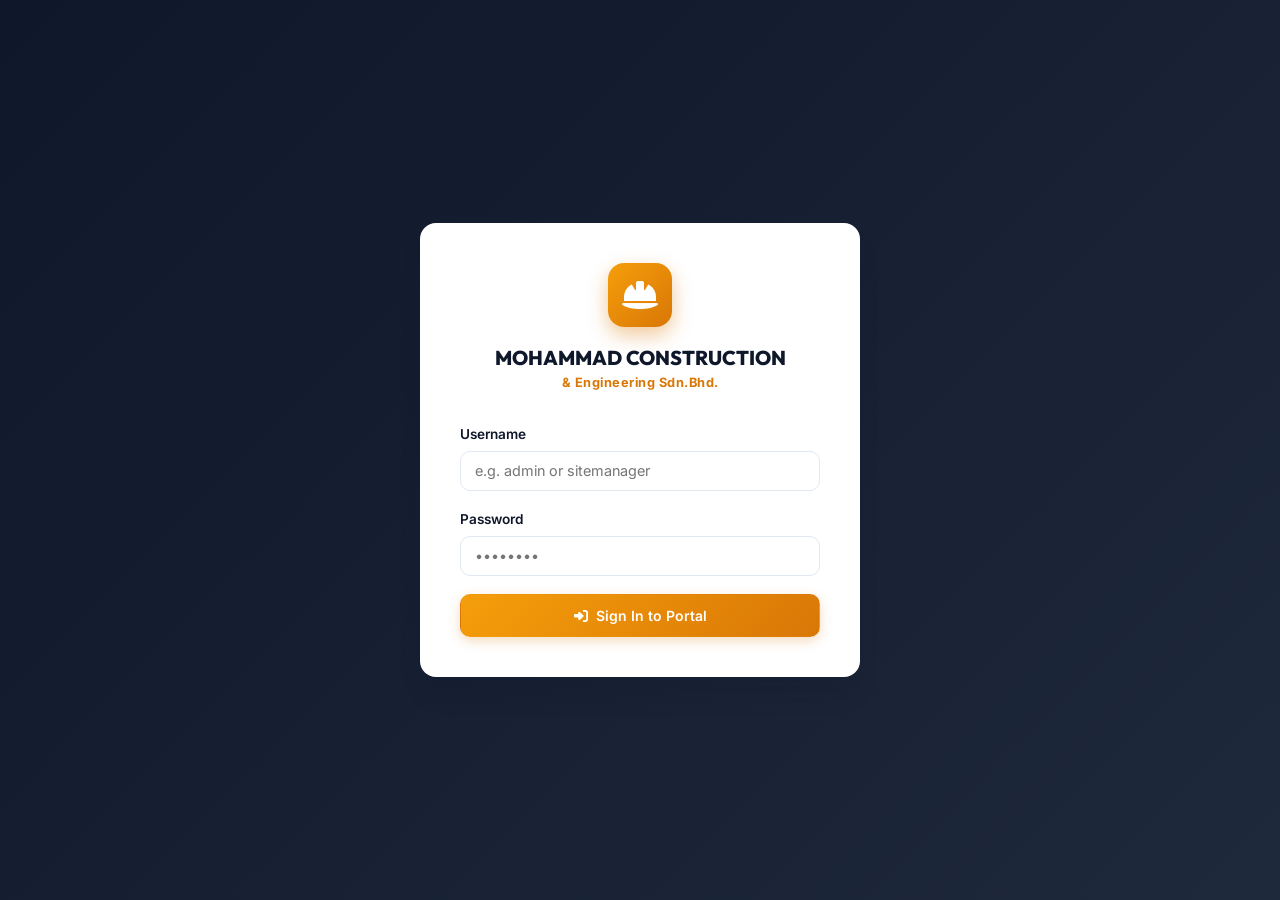
==== static/index.html @ fca32c17 "Face Attendence" ====
<!DOCTYPE html>
<html lang="en">

<head>
  <meta charset="UTF-8">
  <meta name="viewport" content="width=device-width, initial-scale=1.0">
  <title>MOHAMMAD CONSTRUCTION & ENGINEERING - Worker Attendance System</title>

  <!-- FontAwesome Icons -->
  <link rel="stylesheet" href="https://cdnjs.cloudflare.com/ajax/libs/font-awesome/6.4.0/css/all.min.css">
  <!-- Custom CSS -->
  <link rel="stylesheet" href="css/style.css">
</head>

<body>

  <!-- Login Screen Overlay -->
  <div id="loginOverlay" class="login-wrapper">
    <div class="login-card animate-fade-in">
      <div class="login-brand">
        <div class="login-brand-icon">
          <i class="fa-solid fa-helmet-safety"></i>
        </div>
        <h1>Mohammad Construction</h1>
        <p>& Engineering Sdn.Bhd.</p>
      </div>
      <div id="authLoadingState" style="display:none; text-align:center; padding: 1.5rem 0;">
        <i class="fa-solid fa-spinner fa-spin fa-2x" style="color: var(--accent);"></i>
        <p style="margin-top: 0.75rem; color: var(--text-muted); font-size: 0.9rem;">Verifying session...</p>
      </div>
      <form id="loginForm" onsubmit="handleLogin(event)">
        <div class="form-group">
          <label class="form-label" for="loginUsername">Username</label>
          <input type="text" id="loginUsername" class="form-control" placeholder="e.g. admin or sitemanager" required>
        </div>
        <div class="form-group">
          <label class="form-label" for="loginPassword">Password</label>
          <input type="password" id="loginPassword" class="form-control" placeholder="••••••••" required>
        </div>
        <div id="loginError" class="alert alert-danger"
          style="display:none; color: var(--danger); font-size:0.85rem; margin-bottom:1rem;"></div>
        <button type="submit" class="btn btn-accent" style="width: 100%; padding: 0.75rem;">
          <i class="fa-solid fa-right-to-bracket"></i> Sign In to Portal
        </button>
      </form>
    </div>
  </div>

  <!-- App Main Layout -->
  <div id="app" style="display:none;">

    <!-- Sidebar Navigation -->
    <aside class="sidebar" id="sidebar">
      <div class="sidebar-header">
        <div class="brand-icon">
          <i class="fa-solid fa-helmet-safety"></i>
        </div>
        <div class="brand-text">
          <h2>Mohammad</h2>
          <span>CONSTRUCTION & ENG.</span>
        </div>
        <button class="mobile-sidebar-close-btn" onclick="toggleSidebar()" aria-label="Close sidebar">
          <i class="fa-solid fa-xmark"></i>
        </button>
      </div>

      <nav class="sidebar-nav">
        <div class="nav-section-title">Core Management</div>
        <a class="nav-item active" onclick="switchSection('dashboard', this)">
          <i class="fa-solid fa-chart-pie"></i>
          <span>Dashboard</span>
        </a>
        <a class="nav-item" onclick="switchSection('face-scanner', this)">
          <i class="fa-solid fa-camera-rotate"></i>
          <span>Face Recognition</span>
        </a>
        <a class="nav-item" onclick="switchSection('attendance', this)">
          <i class="fa-solid fa-calendar-check"></i>
          <span>Daily Attendance</span>
        </a>
        <a class="nav-item" onclick="switchSection('workers', this)">
          <i class="fa-solid fa-users-gear"></i>
          <span>Workers List</span>
        </a>

        <div class="nav-section-title">Site Operations</div>
        <a class="nav-item" onclick="switchSection('projects', this)">
          <i class="fa-solid fa-city"></i>
          <span>Projects Sites</span>
        </a>
        <a class="nav-item" onclick="switchSection('groups', this)">
          <i class="fa-solid fa-layer-group"></i>
          <span>Worker Groups</span>
        </a>

        <div class="nav-section-title admin-only">System Admin</div>
        <a class="nav-item admin-only" onclick="switchSection('users', this)">
          <i class="fa-solid fa-user-shield"></i>
          <span>Site Managers</span>
        </a>
        <a class="nav-item" onclick="switchSection('reports', this)">
          <i class="fa-solid fa-file-invoice-dollar"></i>
          <span>Payroll Reports</span>
        </a>
      </nav>

      <div class="sidebar-footer">
        <div class="user-badge">
          <div class="user-avatar" id="sidebarAvatar">A</div>
          <div class="user-info">
            <div class="user-name" id="sidebarUserName">Admin User</div>
            <div class="user-role" id="sidebarUserRole">Admin</div>
          </div>
          <button class="btn-logout" title="Sign Out" onclick="handleLogout()">
            <i class="fa-solid fa-power-off"></i>
          </button>
        </div>
      </div>
    </aside>

    <!-- Sidebar Mobile Backdrop Overlay -->
    <div id="sidebarOverlay" class="sidebar-overlay" onclick="toggleSidebar()"></div>

    <!-- Main Wrapper -->
    <div class="main-wrapper">

      <!-- Top Header Bar -->
      <header class="top-header">
        <div class="header-left">
          <button class="toggle-sidebar-btn" id="sidebarToggleBtn" onclick="toggleSidebar()"
            aria-label="Toggle Navigation Menu">
            <div class="hamburger-icon">
              <span class="bar bar-top"></span>
              <span class="bar bar-middle"></span>
              <span class="bar bar-bottom"></span>
            </div>
          </button>
          <h1 class="page-title" id="pageTitle">Attendance Dashboard</h1>
        </div>
        <div class="header-right">
          <div class="date-display">
            <i class="fa-regular fa-calendar"></i>
            <span id="headerDateStr">Today</span>
          </div>
        </div>
      </header>

      <!-- Content Body -->
      <main class="content-body">

        <!-- SECTION 1: DASHBOARD -->
        <section id="section-dashboard" class="app-section animate-fade-in">
          <!-- Stats Row -->
          <div class="stats-grid">
            <div class="stat-card">
              <div class="stat-icon total">
                <i class="fa-solid fa-users"></i>
              </div>
              <div class="stat-info">
                <h3>Total Active Workers</h3>
                <div class="stat-value" id="statTotalWorkers">0</div>
              </div>
            </div>

            <div class="stat-card">
              <div class="stat-icon present">
                <i class="fa-solid fa-user-check"></i>
              </div>
              <div class="stat-info">
                <h3>Present Today</h3>
                <div class="stat-value" id="statPresent">0</div>
              </div>
            </div>

            <div class="stat-card">
              <div class="stat-icon late">
                <i class="fa-solid fa-clock-rotate-left"></i>
              </div>
              <div class="stat-info">
                <h3>Late Check-ins</h3>
                <div class="stat-value" id="statLate">0</div>
              </div>
            </div>

            <div class="stat-card">
              <div class="stat-icon absent">
                <i class="fa-solid fa-user-xmark"></i>
              </div>
              <div class="stat-info">
                <h3>Absent Workers</h3>
                <div class="stat-value" id="statAbsent">0</div>
              </div>
            </div>
          </div>

          <!-- Worker Work Details Lookup -->
          <div class="card">
            <div class="card-header">
              <div class="card-title">
                <i class="fa-solid fa-magnifying-glass-chart"></i> Worker Attendance History
              </div>
            </div>
            <div class="worker-lookup-controls">
              <!-- Custom Worker Picker -->
              <div class="filter-item" style="flex: 2.5; min-width: 260px; position: relative;">
                <label class="form-label"><i class="fa-solid fa-hard-hat"></i> Select Worker</label>
                <div class="worker-picker" id="workerPicker">
                  <!-- Trigger button -->
                  <button type="button" class="worker-picker-trigger" id="workerPickerTrigger"
                    onclick="toggleWorkerPicker(event)" aria-haspopup="listbox" aria-expanded="false">
                    <div class="wp-trigger-inner" id="wpTriggerInner">
                      <div class="wp-placeholder">
                        <span class="wp-placeholder-icon"><i class="fa-solid fa-hard-hat"></i></span>
                        <span class="wp-placeholder-text">— Choose a Worker —</span>
                      </div>
                    </div>
                    <i class="fa-solid fa-chevron-down wp-chevron" id="wpChevron"></i>
                  </button>
                  <!-- Dropdown panel -->
                  <div class="worker-picker-panel" id="workerPickerPanel" role="listbox">
                    <div class="wp-search-wrap">
                      <i class="fa-solid fa-magnifying-glass wp-search-icon"></i>
                      <input type="text" id="wpSearchInput" class="wp-search-input"
                        placeholder="Search by name or passport…" oninput="filterWorkerPicker(this.value)"
                        onclick="event.stopPropagation()">
                    </div>
                    <div class="wp-list" id="wpList"></div>
                    <div class="wp-empty" id="wpEmpty" style="display:none;">
                      <i class="fa-solid fa-face-frown-open"></i> No workers found
                    </div>
                  </div>
                </div>
                <!-- Hidden value holder -->
                <input type="hidden" id="lookupWorkerSelect" value="">
              </div>

              <div class="filter-item" style="flex: 1; min-width: 155px;">
                <label class="form-label"><i class="fa-regular fa-calendar"></i> From Date</label>
                <input type="date" id="lookupStartDate" class="form-control" onchange="lookupWorkerDetails()">
              </div>
              <div class="filter-item" style="flex: 1; min-width: 155px;">
                <label class="form-label"><i class="fa-regular fa-calendar-check"></i> To Date</label>
                <input type="date" id="lookupEndDate" class="form-control" onchange="lookupWorkerDetails()">
              </div>
              <div style="display:flex; align-items:flex-end;">
                <button class="btn btn-accent" onclick="lookupWorkerDetails()">
                  <i class="fa-solid fa-search"></i> Search
                </button>
              </div>
            </div>

            <!-- Results area -->
            <div id="workerLookupResult" style="display:none;">
              <!-- Worker info bar & export buttons -->
              <div
                style="display:flex; justify-content:space-between; align-items:center; flex-wrap:wrap; gap:1rem; margin-bottom:1rem;">
                <div id="lookupWorkerInfoBar" class="lookup-info-bar" style="flex:1; margin-bottom:0;"></div>
                <div style="display:flex; flex-direction:column; gap:0.4rem;">
                  <button type="button" class="btn btn-sm btn-outline" onclick="exportWorkerAttendanceCSV()"
                    title="Export CSV file"
                    style="display:inline-flex; align-items:center; justify-content:center; gap:0.4rem; padding:0.4rem 0.8rem; font-weight:600;">
                    <i class="fa-solid fa-file-csv" style="color:#10B981; font-size:1.1rem;"></i> Export CSV
                  </button>
                  <button type="button" class="btn btn-sm btn-outline" onclick="exportWorkerAttendancePDF()"
                    title="Print or Save PDF report"
                    style="display:inline-flex; align-items:center; justify-content:center; gap:0.4rem; padding:0.4rem 0.8rem; font-weight:600;">
                    <i class="fa-solid fa-print" style="color:#EF4444; font-size:1.1rem;"></i> Print / PDF
                  </button>
                </div>
              </div>
              <!-- Summary chips -->
              <div id="lookupSummaryBar" class="lookup-summary-bar"></div>
              <!-- Table -->
              <div class="table-responsive">
                <table class="table lookup-history-table" id="lookupHistoryTable">
                  <thead>
                    <tr>
                      <th>#</th>
                      <th style="cursor:pointer; user-select:none; white-space:nowrap;" id="lookupDateSortBtn"
                        onclick="toggleLookupDateSort()" title="Click to sort Date Ascending / Descending">
                        Date <i class="fa-solid fa-arrow-up-1-9" id="lookupDateSortIcon"
                          style="margin-left:4px; font-size:0.85rem; color:#10B981;"></i>
                      </th>
                      <th>Day</th>
                      <th>Status</th>
                      <th>Check-In</th>
                      <th>Check-Out</th>
                      <th>Hours Worked</th>
                      <th>Work Volume</th>
                      <th>Notes</th>
                    </tr>
                  </thead>
                  <tbody id="lookupHistoryBody"></tbody>
                </table>
              </div>
            </div>

            <div id="workerLookupEmpty" class="worker-lookup-empty" style="display:none;">
              <i class="fa-solid fa-calendar-xmark"></i>
              <p>No attendance records found for this worker in the selected period.</p>
            </div>
            <div id="workerLookupPlaceholder" class="worker-lookup-placeholder">
              <i class="fa-solid fa-table-list"></i>
              <p>Select a worker above to view their full attendance history.</p>
            </div>
          </div>
        </section>

        <!-- SECTION 2: DAILY ATTENDANCE -->
        <section id="section-attendance" class="app-section animate-fade-in" style="display: none;">
          <!-- Compact Sleek Date Banner -->
          <div id="attendanceDateBanner" class="attendance-date-banner banner-today">
            <div class="date-banner-left">
              <div class="date-banner-icon" id="dateBannerIcon">
                <i class="fa-regular fa-calendar-check"></i>
              </div>
              <div class="date-banner-content">
                <div class="date-banner-tag" id="dateBannerTag">
                  <i class="fa-solid fa-circle"></i> TODAY'S ATTENDANCE SHEET
                </div>
                <div class="date-banner-title" id="dateBannerTitle">
                  Loading Date...
                </div>
              </div>
            </div>
            <div class="date-nav-quick">
              <button type="button" class="btn btn-secondary btn-sm" onclick="stepAttendanceDate(-1)"
                title="Previous Day">
                <i class="fa-solid fa-chevron-left"></i> Prev Day
              </button>
              <button type="button" class="btn btn-primary btn-sm" onclick="stepAttendanceDate(0)"
                title="Jump to Today">
                <i class="fa-solid fa-calendar-day"></i> Today
              </button>
              <button type="button" class="btn btn-secondary btn-sm" onclick="stepAttendanceDate(1)" title="Next Day">
                Next Day <i class="fa-solid fa-chevron-right"></i>
              </button>
            </div>
          </div>

          <div class="filter-bar">
            <div class="filter-item" style="flex: 1.3; min-width: 240px;">
              <label class="form-label"><i class="fa-regular fa-calendar"></i> Select Date</label>
              <div class="date-input-group">
                <button type="button" class="btn btn-secondary btn-sm date-step-btn" onclick="stepAttendanceDate(-1)"
                  title="Previous Day">
                  <i class="fa-solid fa-chevron-left"></i>
                </button>
                <input type="date" id="attendanceDate" class="form-control" onchange="loadAttendanceSheet()">
                <button type="button" class="btn btn-secondary btn-sm date-step-btn" onclick="stepAttendanceDate(1)"
                  title="Next Day">
                  <i class="fa-solid fa-chevron-right"></i>
                </button>
              </div>
            </div>
            <div class="filter-row-mobile">
              <div class="filter-item">
                <label class="form-label"><i class="fa-solid fa-city"></i> Project Site</label>
                <select id="attendanceProjectFilter" class="form-select" onchange="loadAttendanceSheet()">
                  <option value="">All Active Projects</option>
                </select>
              </div>
              <div class="filter-item">
                <label class="form-label"><i class="fa-solid fa-layer-group"></i> Worker Group</label>
                <select id="attendanceGroupFilter" class="form-select" onchange="loadAttendanceSheet()">
                  <option value="">All Worker Groups</option>
                </select>
              </div>
            </div>
            <div class="filter-actions">
              <div class="batch-actions-wrapper">
                <div class="batch-action-group">
                  <input type="time" id="batchCheckInTime" class="form-control batch-time-picker" value="08:00" title="Batch Check-In Time (Default 08:00 AM)">
                  <button type="button" class="btn btn-success filter-btn-full" onclick="triggerBatchCheckIn()" title="Batch Check-In selected time for all workers">
                    <i class="fa-solid fa-check-double"></i> Batch Check-In
                  </button>
                </div>
                <div class="batch-action-group">
                  <input type="time" id="batchCheckOutTime" class="form-control batch-time-picker" value="18:00" title="Batch Check-Out Time (Default 06:00 PM)">
                  <button type="button" class="btn btn-warning filter-btn-full" onclick="triggerBatchCheckOut()" title="Batch Check-Out selected time for all workers">
                    <i class="fa-solid fa-right-from-bracket"></i> Batch Check-Out
                  </button>
                </div>
              </div>
            </div>
          </div>

          <div class="card">
            <div class="card-header">
              <div class="card-title">
                <i class="fa-solid fa-clipboard-user"></i> Daily Worker Details Table <span
                  style="font-size: 0.95rem; font-weight: 700; color: var(--accent-gold);"
                  title="Filtered Workers / Total Workers">(<span id="attFilteredCount">0</span>/<span
                    id="attTotalCount">0</span>)</span>
              </div>
              <button type="button" class="btn btn-secondary btn-sm mobile-only-inline" id="btnToggleExpandAll"
                onclick="toggleAllWorkerCards()">
                <i class="fa-solid fa-arrows-up-down"></i> <span id="lblToggleExpandAll">Expand All</span>
              </button>
            </div>
            <div class="table-responsive">
              <table class="table" id="attendanceTable">
                <thead>
                  <tr>
                    <th class="col-th-worker">Worker Details</th>
                    <th class="col-th-checkin">Check-In Time</th>
                    <th class="col-th-checkout">Check-Out Time</th>
                    <th class="col-th-hours">Total Hours</th>
                    <th class="col-th-volume">Daily Work Volume</th>
                    <th class="col-th-status">Status Info</th>
                  </tr>
                </thead>
                <tbody id="attendanceTableBody">
                  <!-- Dynamic attendance rows -->
                </tbody>
              </table>
            </div>
          </div>
        </section>

        <!-- SECTION 3: Workers List -->
        <section id="section-workers" class="app-section animate-fade-in" style="display: none;">
          <!-- Compact Worker Stats Toolbar -->
          <div class="worker-stats-compact-bar">
            <div class="stat-pill-item">
              <div class="stat-pill-icon total-bg"><i class="fa-solid fa-users"></i></div>
              <div class="stat-pill-meta">
                <span class="stat-pill-title">Total</span>
                <strong class="stat-pill-num" id="totalWorkerCount">0</strong>
              </div>
            </div>

            <div class="stat-pill-divider"></div>

            <div class="stat-pill-item">
              <div class="stat-pill-icon filter-bg"><i class="fa-solid fa-user-check"></i></div>
              <div class="stat-pill-meta">
                <span class="stat-pill-title">Filtered</span>
                <strong class="stat-pill-num accent-gold" id="filteredWorkerCount">0</strong>
              </div>
            </div>

            <div class="stat-pill-divider"></div>

            <div class="stat-pill-item photo-pill-container">
              <span class="stat-pill-title photo-title"><i class="fa-solid fa-camera"></i> Photos:</span>
              <div class="photo-btn-group">
                <button type="button" class="photo-count-btn" id="btnWithPhoto"
                  onclick="togglePhotoFilter('with_photo')" title="Click to filter workers WITH profile photo">
                  <i class="fa-solid fa-image" style="color:#10B981;"></i>
                  <span class="count-num" id="withPhotoCount">0</span>
                  <span class="count-label">With Pic</span>
                </button>
                <button type="button" class="photo-count-btn" id="btnWithoutPhoto"
                  onclick="togglePhotoFilter('without_photo')" title="Click to filter workers WITHOUT profile photo">
                  <i class="fa-solid fa-image-portrait" style="color:#EF4444;"></i>
                  <span class="count-num" id="withoutPhotoCount">0</span>
                  <span class="count-label">No Pic</span>
                </button>
              </div>
            </div>
          </div>

          <div class="filter-bar">
            <div class="filter-item" style="flex: 2;">
              <label class="form-label"><i class="fa-solid fa-magnifying-glass"></i> Search Worker</label>
              <input type="text" id="workerSearchQuery" class="form-control"
                placeholder="Search by name or passport number..." onkeyup="loadWorkers()">
            </div>
            <div class="filter-row-mobile">
              <div class="filter-item">
                <label class="form-label">Project</label>
                <select id="workerProjectFilter" class="form-select" onchange="loadWorkers()">
                  <option value="">All Projects</option>
                </select>
              </div>
              <div class="filter-item">
                <label class="form-label">Group</label>
                <select id="workerGroupFilter" class="form-select" onchange="loadWorkers()">
                  <option value="">All Groups</option>
                </select>
              </div>
            </div>
            <div class="filter-row-mobile">
              <div class="filter-item">
                <label class="form-label">Status</label>
                <select id="workerStatusFilter" class="form-select" onchange="loadWorkers()">
                  <option value="">All Statuses</option>
                  <option value="Active">Active</option>
                  <option value="On Leave">On Leave</option>
                  <option value="Resigned">Resigned</option>
                  <option value="Terminated">Terminated</option>
                </select>
              </div>
              <div class="filter-item">
                <label class="form-label">&nbsp;</label>
                <button class="btn btn-accent filter-btn-full" onclick="openWorkerModal()">
                  <i class="fa-solid fa-user-plus"></i> Add Worker
                </button>
              </div>
            </div>
          </div>



          <div class="grid-cards" id="workersGrid">
            <!-- Dynamic Worker Cards -->
          </div>
        </section>

        <!-- SECTION 4: PROJECTS SITES -->
        <section id="section-projects" class="app-section animate-fade-in" style="display: none;">
          <div class="card">
            <div class="card-header">
              <div class="card-title">
                <i class="fa-solid fa-city"></i> Construction Project Sites
              </div>
              <button class="btn btn-accent btn-sm" onclick="openProjectModal()">
                <i class="fa-solid fa-plus"></i> Add Project
              </button>
            </div>
            <div class="table-responsive">
              <table class="table">
                <thead>
                  <tr>
                    <th>Project Name</th>
                    <th>Location</th>
                    <th>Status</th>
                    <th>Actions</th>
                  </tr>
                </thead>
                <tbody id="projectsTableBody">
                  <!-- Dynamic Projects -->
                </tbody>
              </table>
            </div>
          </div>
        </section>

        <!-- SECTION 5: WORKER GROUPS -->
        <section id="section-groups" class="app-section animate-fade-in" style="display: none;">
          <div class="card">
            <div class="card-header">
              <div class="card-title">
                <i class="fa-solid fa-layer-group"></i> Worker Groups
              </div>
              <button class="btn btn-accent btn-sm" onclick="openGroupModal()">
                <i class="fa-solid fa-plus"></i> Add Worker Group
              </button>
            </div>
            <div class="table-responsive">
              <table class="table">
                <thead>
                  <tr>
                    <th>Group Name</th>
                    <th>Description</th>
                    <th>Actions</th>
                  </tr>
                </thead>
                <tbody id="groupsTableBody">
                  <!-- Dynamic Groups -->
                </tbody>
              </table>
            </div>
          </div>
        </section>

        <!-- SECTION 6: SITE MANAGERS (ADMIN ONLY) -->
        <section id="section-users" class="app-section animate-fade-in" style="display: none;">
          <div class="card">
            <div class="card-header">
              <div class="card-title">
                <i class="fa-solid fa-user-shield"></i> Site Manager & User Accounts
              </div>
              <button class="btn btn-accent btn-sm" onclick="openUserModal()">
                <i class="fa-solid fa-user-plus"></i> Add Site Manager
              </button>
            </div>
            <div class="table-responsive">
              <table class="table">
                <thead>
                  <tr>
                    <th>Username</th>
                    <th>Full Name</th>
                    <th>Role</th>
                    <th>Assigned Site / Project</th>
                    <th>Phone Number</th>
                    <th>Allowed Tabs</th>
                    <th>Actions</th>
                  </tr>
                </thead>
                <tbody id="usersTableBody">
                  <!-- Dynamic Users -->
                </tbody>
              </table>
            </div>
          </div>
        </section>

        <!-- SECTION 7: PAYROLL REPORTS -->
        <section id="section-reports" class="app-section animate-fade-in" style="display: none;">
          <div class="filter-bar" style="margin-bottom: 1.5rem;">
            <div class="filter-item">
              <label class="form-label"><i class="fa-regular fa-calendar"></i> Start Date</label>
              <input type="date" id="reportStartDate" class="form-control" onchange="loadReportTable()">
            </div>
            <div class="filter-item">
              <label class="form-label"><i class="fa-regular fa-calendar-check"></i> End Date</label>
              <input type="date" id="reportEndDate" class="form-control" onchange="loadReportTable()">
            </div>
            <div class="filter-item">
              <label class="form-label"><i class="fa-solid fa-city"></i> Project Site</label>
              <select id="reportProjectFilter" class="form-select" onchange="loadReportTable()">
                <option value="">All Active Projects</option>
              </select>
            </div>
            <div class="filter-item">
              <label class="form-label"><i class="fa-solid fa-layer-group"></i> Worker Group</label>
              <select id="reportGroupFilter" class="form-select" onchange="loadReportTable()">
                <option value="">All Worker Groups</option>
              </select>
            </div>
            <div style="display:flex; align-items:flex-end; gap:0.5rem;">
              <button class="btn btn-primary" onclick="loadReportTable()">
                <i class="fa-solid fa-filter"></i> Apply Filter
              </button>
              <button class="btn btn-success" onclick="exportAttendanceCSV()">
                <i class="fa-solid fa-download"></i> Export CSV
              </button>
            </div>
          </div>

          <!-- Summary cards for Payroll report -->
          <div
            style="display: grid; grid-template-columns: repeat(auto-fit, minmax(200px, 1fr)); gap: 1rem; margin-bottom: 1.5rem;">
            <div class="stat-card" style="padding: 1rem 1.25rem;">
              <div class="stat-icon total" style="width: 40px; height: 40px; font-size: 1.1rem;">
                <i class="fa-solid fa-users"></i>
              </div>
              <div class="stat-info">
                <h3 style="font-size: 0.8rem;">Total Workers</h3>
                <div class="stat-value" id="reportTotalWorkers" style="font-size: 1.4rem;">0</div>
              </div>
            </div>
            <div class="stat-card" style="padding: 1rem 1.25rem;">
              <div class="stat-icon late" style="width: 40px; height: 40px; font-size: 1.1rem;">
                <i class="fa-solid fa-calendar-check"></i>
              </div>
              <div class="stat-info">
                <h3 style="font-size: 0.8rem;">Total Days Worked</h3>
                <div class="stat-value" id="reportTotalDays" style="font-size: 1.4rem;">0 days</div>
              </div>
            </div>
            <div class="stat-card" style="padding: 1rem 1.25rem;">
              <div class="stat-icon present" style="width: 40px; height: 40px; font-size: 1.1rem;">
                <i class="fa-solid fa-clock"></i>
              </div>
              <div class="stat-info">
                <h3 style="font-size: 0.8rem;">Total Hours Worked</h3>
                <div class="stat-value" id="reportTotalHours" style="font-size: 1.4rem;">0 hrs</div>
              </div>
            </div>
          </div>

          <div class="card">
            <div class="card-header">
              <div class="card-title">
                <i class="fa-solid fa-file-csv"></i> Payroll & Attendance Export Summary
              </div>
              <button class="btn btn-primary btn-sm" onclick="exportAttendanceCSV()">
                <i class="fa-solid fa-download"></i> Download Export (CSV)
              </button>
            </div>
            <div class="table-responsive">
              <table class="table" id="reportTable">
                <thead>
                  <tr>
                    <th>Name & Passport</th>
                    <th>Project / Group</th>
                    <th>Days Worked</th>
                    <th>Total Hours Worked</th>
                    <th>Total Work Volume</th>
                    <th>Status</th>
                  </tr>
                </thead>
                <tbody id="reportTableBody">
                  <!-- Dynamic report rows -->
                </tbody>
              </table>
            </div>
          </div>
        </section>

        <!-- SECTION 8: FACE RECOGNITION ATTENDANCE SCANNER -->
        <section id="section-face-scanner" class="app-section animate-fade-in" style="display: none;">
          <!-- AI Engine Status Badge -->
          <div class="face-scanner-status-row">
            <div id="aiEngineStatusBadge" class="scanner-status-badge badge-ready">
              <i class="fa-solid fa-circle-dot"></i> Face Engine Ready
            </div>
          </div>

          <!-- Mobile-Style Modern Face Scan Card -->
          <div class="face-scan-card-container">
            <div class="face-scan-card">
              <!-- Top Navigation / Header Actions -->
              <div class="face-scan-card-header">
                <!-- Left Options Menu Dropdown -->
                <div class="face-scan-menu-wrapper">
                  <div class="face-scan-menu-btn" onclick="toggleFaceScanOptionsMenu(event)"
                    title="Face Scanner Options Menu">
                    <i class="fa-solid fa-bars-staggered"></i>
                  </div>
                  <!-- Floating Options Dropdown -->
                  <div class="face-scan-options-dropdown" id="faceScanOptionsMenu">
                    <div class="dropdown-item admin-only" onclick="triggerPhotoUploadScan()">
                      <i class="fa-solid fa-file-image"></i> <span>Scan Photo File</span>
                    </div>
                    <div class="dropdown-item admin-only" onclick="refreshFaceDescriptorsIndex()">
                      <i class="fa-solid fa-arrows-rotate"></i> <span>Refresh Face Index Cache</span>
                    </div>
                    <div class="dropdown-divider admin-only"></div>
                    <div class="dropdown-item" onclick="toggleFaceScannerCamera()">
                      <i class="fa-solid fa-video"></i> <span>Start / Stop Camera Scanner</span>
                    </div>
                  </div>
                </div>

                <!-- Right Action Controls -->
                <div class="viewfinder-header-actions">
                  <div class="camera-select-pill" id="btnCycleCamera" onclick="cycleNextCamera()"
                    title="Click to switch camera device">
                    <i class="fa-solid fa-camera-rotate camera-pill-icon"></i>
                    <span id="lblActiveCameraName" class="camera-pill-label">Default Camera</span>
                  </div>

                  <select id="cameraSelect" class="camera-select-input" onchange="changeScannerCamera(this.value)"
                    style="display: none;">
                    <option value="">Default Camera</option>
                  </select>

                  <button type="button" class="action-icon-pill admin-only" onclick="triggerPhotoUploadScan()"
                    title="Scan Photo File (Admin Only)">
                    <i class="fa-solid fa-file-image"></i>
                  </button>

                  <button type="button" class="action-icon-pill admin-only" onclick="refreshFaceDescriptorsIndex()"
                    title="Refresh Face Index & Cache (Admin Only)">
                    <i class="fa-solid fa-arrows-rotate"></i>
                  </button>

                  <input type="file" id="scanFileInput" accept="image/*" style="display:none;"
                    onchange="handleImageFileScan(event)">
                </div>
              </div>

              <!-- Main Circular Face Scanner Body -->
              <div class="face-scan-body">
                <div class="face-circle-container" id="viewfinderWrapper">
                  <!-- Outer Animated Cyan Scanning Arc Ring -->
                  <div class="face-scan-arc-ring" id="faceScanArcRing"></div>

                  <!-- Floating Top-Left Interactive Camera Toggle Badge -->
                  <div class="face-scan-floating-badge" onclick="toggleFaceScannerCamera()"
                    title="Quick start / stop camera scanner">
                    <i class="fa-solid fa-expand" id="floatingBadgeIcon"></i>
                  </div>

                  <!-- Perfect Circular Camera Viewport -->
                  <div class="face-circle-wrapper">
                    <div class="camera-dummy-placeholder" id="cameraDummyPlaceholder">
                      <i class="fa-solid fa-user"></i>
                    </div>
                    <video id="faceWebcam" autoplay muted playsinline></video>
                    <canvas id="faceOverlayCanvas"></canvas>
                  </div>
                </div>

                <!-- Pagination / Indicator Dots -->
                <div class="face-scan-indicators">
                  <span class="indicator-pill active"></span>
                  <span class="indicator-dot"></span>
                  <span class="indicator-dot"></span>
                </div>

                <!-- Text Header & Guidance Subtitle -->
                <h2 class="face-scan-title">Scanning your face</h2>
                <p class="face-scan-subtitle">Keep your head up and make sure your face fits into the circle.</p>

                <!-- Action Button Toolbar -->
                <div class="face-scan-actions">
                  <button type="button" class="btn btn-accent btn-lg start-camera-btn" id="btnStartCamera"
                    onclick="toggleFaceScannerCamera()">
                    <i class="fa-solid fa-video" id="btnCameraIcon"></i>
                    <span id="lblStartCamera">Start Camera Scanner</span>
                  </button>
                </div>
              </div>
            </div>
          </div>
        </section>

      </main>
    </div>
  </div>

  <!-- Matched Worker Floating Window Modal (Compact View) -->
  <div class="modal-backdrop" id="matchedWorkerFloatingOverlay">
    <div class="modal-box matched-floating-box compact-matched-card" style="max-width: 430px;">
      <!-- Header Bar -->
      <div class="modal-header matched-floating-header" style="padding: 0.75rem 1rem;">
        <h3 class="modal-title"
          style="color: var(--primary); font-size: 0.95rem; display: flex; align-items: center; gap: 0.4rem;">
          <i class="fa-solid fa-user-check" style="color: #10B981;"></i> Matched Worker
        </h3>
        <button class="modal-close" onclick="resetMatchedWorkerUI()" title="Close">&times;</button>
      </div>

      <div class="modal-body" style="padding: 0.85rem 1rem;">
        <!-- Matched Worker Content Card -->
        <div id="matchedWorkerContent" style="display: none;">
          <!-- Compact Profile Header Card -->
          <div class="compact-profile-card">
            <div class="compact-avatar-wrapper">
              <img id="matchedWorkerImg" src="" onerror="handleImgError(this)" class="matched-profile-img" alt="Worker">
              <div class="compact-score-badge" id="lblMatchScore">98%</div>
            </div>
            <div class="compact-profile-details">
              <h3 class="matched-name" id="matchedWorkerName">Worker Name</h3>
              <div class="matched-meta-tags">
                <span class="matched-tag" title="Passport Number"><i class="fa-solid fa-id-card"></i> <span
                    id="matchedWorkerPassport">-</span></span>
                <span class="matched-tag" title="Project"><i class="fa-solid fa-city"></i> <span
                    id="matchedWorkerProject">-</span></span>
                <span class="matched-tag" title="Group"><i class="fa-solid fa-layer-group"></i> <span
                    id="matchedWorkerGroup">-</span></span>
              </div>
            </div>
          </div>

          <!-- Compact Attendance Record Form -->
          <div class="matched-attendance-form" id="matchedAttendanceForm">
            <!-- Compact Live Time Row -->
            <div class="compact-time-row">
              <div class="compact-time-mode">
                <i class="fa-solid fa-clock time-icon"></i>
                <span id="lblScanTimeMode">Check-In Detection</span>
              </div>
              <div class="compact-time-input-wrapper">
                <input type="time" id="scanRecordTime" class="compact-time-input">
              </div>
            </div>

            <!-- Notes Input -->
            <div class="form-group" id="scanWorkVolumeNotesGroup" style="margin-bottom: 0.75rem;">
              <input type="text" id="scanRecordNotes" class="form-control compact-notes-input"
                placeholder="Work volume / notes (Optional)">
            </div>

            <!-- Action Buttons Grid -->
            <div class="compact-actions-grid">
              <button type="button" id="btnConfirmCheckIn" class="btn btn-success compact-btn" style="display: none;"
                onclick="submitMatchedAttendance('CheckIn')">
                <i class="fa-solid fa-right-to-bracket"></i> Check-In
              </button>
              <button type="button" id="btnConfirmCheckOut" class="btn btn-accent compact-btn" style="display: none;"
                onclick="submitMatchedAttendance('CheckOut')">
                <i class="fa-solid fa-right-from-bracket"></i> Check-Out
              </button>
              <button type="button" class="btn btn-secondary compact-btn" onclick="resetMatchedWorkerUI()">
                <i class="fa-solid fa-rotate-right"></i> Next Scan
              </button>
            </div>
          </div>

          <!-- Custom Overwrite Confirmation Pane -->
          <div id="matchedWorkerOverwriteConfirmPane" style="display: none; padding: 0.75rem 0; text-align: center;">
            <div class="compact-warning-icon">
              <i class="fa-solid fa-triangle-exclamation"></i>
            </div>
            <h4 style="font-size: 0.95rem; font-weight: 800; color: #92400E; margin: 0.35rem 0 0.2rem 0;">Record Exists
            </h4>
            <p id="lblOverwriteConfirmText" style="font-size: 0.78rem; color: #78350F; margin: 0 0 0.75rem 0;">An
              attendance record already exists for today.</p>
            <div style="display: flex; gap: 0.5rem; justify-content: center;">
              <button type="button" class="btn btn-secondary btn-sm" onclick="cancelOverwriteConfirm()">Cancel</button>
              <button type="button" class="btn btn-warning btn-sm" onclick="proceedWithOverwrite()">Overwrite</button>
            </div>
          </div>

          <!-- Custom Inline Success Pane -->
          <div id="matchedWorkerSuccessPane" style="display: none; padding: 0.85rem 0; text-align: center;">
            <div class="compact-success-icon">
              <i class="fa-solid fa-circle-check"></i>
            </div>
            <h4 style="font-size: 1.05rem; font-weight: 800; color: #065F46; margin: 0.4rem 0 0.2rem 0;"
              id="lblSuccessWorkerName">Worker Recorded</h4>
            <p id="lblSuccessActionDetails" style="font-size: 0.85rem; font-weight: 600; color: #047857; margin: 0;">
              Attendance recorded successfully</p>
          </div>

          <!-- Custom Inline Error Pane -->
          <div id="matchedWorkerErrorPane" style="display: none; padding: 0.85rem 0; text-align: center;">
            <div class="compact-error-icon">
              <i class="fa-solid fa-circle-xmark"></i>
            </div>
            <h4 style="font-size: 1.05rem; font-weight: 800; color: #991B1B; margin: 0.4rem 0 0.2rem 0;"
              id="lblErrorTitle">Invalid Attendance Times</h4>
            <p id="lblErrorDetails"
              style="font-size: 0.82rem; font-weight: 600; color: #B91C1C; margin: 0 0 0.75rem 0;">Check-In time and Check-Out time cannot be identical.</p>
            <button type="button" class="btn btn-secondary btn-sm" onclick="dismissMatchedWorkerError()"
              style="font-weight: 700;">
              <i class="fa-solid fa-arrow-left"></i> Go Back & Adjust Time
            </button>
          </div>
        </div>
      </div>
    </div>
  </div>
  </div>

  <!-- Admin 24-Hour Edit Confirmation Modal (Compact Design) -->
  <div class="modal-backdrop" id="adminConfirmModal">
    <div class="modal-box" style="max-width: 400px; border-radius: var(--radius-lg); overflow: hidden;">
      <div class="modal-header"
        style="background: linear-gradient(135deg, #FEF3C7, #FDE68A); padding: 0.65rem 1rem; border-bottom: 1px solid #F59E0B;">
        <h3 class="modal-title"
          style="color: #78350F; font-size: 0.92rem; font-weight: 700; display:flex; align-items:center; gap:0.4rem;">
          <i class="fa-solid fa-shield-halved" style="color: #D97706; font-size: 0.95rem;"></i> Admin Edit Override
          (>24h)
        </h3>
        <button class="modal-close" onclick="closeModal('adminConfirmModal')"
          style="font-size: 1.1rem; line-height: 1;">&times;</button>
      </div>
      <div class="modal-body" style="padding: 0.85rem 1rem;">
        <div
          style="display: flex; align-items: center; gap: 0.75rem; margin-bottom: 0.65rem; background: var(--bg-hover, #F8FAFC); padding: 0.6rem 0.75rem; border-radius: var(--radius-md); border: 1px solid var(--border-color, #E2E8F0);">
          <div
            style="width: 38px; height: 38px; border-radius: 50%; background: #FEF3C7; color: #D97706; display: flex; align-items: center; justify-content: center; font-size: 1.1rem; flex-shrink: 0;">
            <i class="fa-solid fa-clock-rotate-left"></i>
          </div>
          <div style="line-height: 1.25; overflow: hidden;">
            <strong id="adminConfirmWorkerName"
              style="font-size: 0.92rem; color: var(--primary); font-weight: 700; display: block; white-space: nowrap; overflow: hidden; text-overflow: ellipsis;">Worker
              Name</strong>
            <span id="adminConfirmRecordDate"
              style="font-size: 0.75rem; color: var(--text-muted); font-weight: 500;">Recorded: Date / Time</span>
          </div>
        </div>
        <div class="alert alert-warning"
          style="background: #FFFBEB; border: 1px solid #FCD34D; color: #92400E; padding: 0.6rem 0.75rem; border-radius: var(--radius-md); font-size: 0.8rem; line-height: 1.35; margin: 0;">
          <i class="fa-solid fa-triangle-exclamation" style="color: #D97706; margin-right: 0.3rem;"></i>
          This record was created >24 hours ago. As an Admin, do you want to proceed with updating it?
        </div>
      </div>
      <div class="modal-footer"
        style="padding: 0.6rem 1rem; gap: 0.5rem; justify-content: flex-end; border-top: 1px solid var(--border-color, #E2E8F0);">
        <button type="button" class="btn btn-secondary btn-sm" onclick="closeModal('adminConfirmModal')"
          style="padding: 0.35rem 0.85rem; font-size: 0.82rem;">Cancel</button>
        <button type="button" class="btn btn-accent btn-sm" id="adminConfirmSubmitBtn"
          style="padding: 0.35rem 0.85rem; font-size: 0.82rem; font-weight: 700;">
          <i class="fa-solid fa-check"></i> Yes, Save
        </button>
      </div>
    </div>
  </div>

  <!-- Daily Attendance Overwrite Warning Modal (Compact Design) -->
  <div class="modal-backdrop" id="attendanceOverwriteModal">
    <div class="modal-box" style="max-width: 400px; border-radius: var(--radius-lg); overflow: hidden;">
      <div class="modal-header"
        style="background: linear-gradient(135deg, #FEF3C7, #FDE68A); padding: 0.65rem 1rem; border-bottom: 1px solid #F59E0B;">
        <h3 class="modal-title"
          style="color: #78350F; font-size: 0.92rem; font-weight: 700; display:flex; align-items:center; gap:0.4rem;">
          <i class="fa-solid fa-triangle-exclamation" style="color: #D97706; font-size: 0.95rem;"></i> Overwrite
          Confirmation
        </h3>
        <button class="modal-close" onclick="closeModal('attendanceOverwriteModal')"
          style="font-size: 1.1rem; line-height: 1;">&times;</button>
      </div>
      <div class="modal-body" style="padding: 0.85rem 1rem;">
        <div
          style="display: flex; align-items: center; gap: 0.75rem; margin-bottom: 0.65rem; background: var(--bg-hover, #F8FAFC); padding: 0.6rem 0.75rem; border-radius: var(--radius-md); border: 1px solid var(--border-color, #E2E8F0);">
          <div
            style="width: 38px; height: 38px; border-radius: 50%; background: #FEF3C7; color: #D97706; display: flex; align-items: center; justify-content: center; font-size: 1.1rem; flex-shrink: 0;">
            <i class="fa-solid fa-pen-to-square"></i>
          </div>
          <div style="line-height: 1.25; overflow: hidden;">
            <strong id="attendanceOverwriteWorkerName"
              style="font-size: 0.92rem; color: var(--primary); font-weight: 700; display: block; white-space: nowrap; overflow: hidden; text-overflow: ellipsis;">Worker
              Name</strong>
            <span id="attendanceOverwriteRecordDate"
              style="font-size: 0.75rem; color: var(--text-muted); font-weight: 500;">Date</span>
          </div>
        </div>
        <div class="alert alert-warning"
          style="background: #FFFBEB; border: 1px solid #FCD34D; color: #92400E; padding: 0.6rem 0.75rem; border-radius: var(--radius-md); font-size: 0.8rem; line-height: 1.35; margin: 0;">
          <i class="fa-solid fa-circle-info" style="color: #D97706; margin-right: 0.3rem;"></i>
          <span id="lblAttendanceOverwriteText">An attendance record already exists. Overwriting will replace the
            existing time.</span>
        </div>
      </div>
      <div class="modal-footer"
        style="padding: 0.6rem 1rem; gap: 0.5rem; justify-content: flex-end; border-top: 1px solid var(--border-color, #E2E8F0);">
        <button type="button" class="btn btn-secondary btn-sm" onclick="closeModal('attendanceOverwriteModal')"
          style="padding: 0.35rem 0.85rem; font-size: 0.82rem;">Cancel</button>
        <button type="button" class="btn btn-warning btn-sm" id="attendanceOverwriteSubmitBtn"
          style="padding: 0.35rem 0.85rem; font-size: 0.82rem; font-weight: 700;">
          <i class="fa-solid fa-arrows-rotate"></i> Overwrite
        </button>
      </div>
    </div>
  </div>

  <!-- Daily Attendance Error/Validation Modal (Compact Design matching Face Recognition) -->
  <div class="modal-backdrop" id="attendanceErrorModal">
    <div class="modal-box" style="max-width: 400px; border-radius: var(--radius-lg); overflow: hidden;">
      <div class="modal-header"
        style="background: linear-gradient(135deg, #FEE2E2, #FECACA); padding: 0.65rem 1rem; border-bottom: 1px solid #F87171;">
        <h3 class="modal-title"
          style="color: #991B1B; font-size: 0.92rem; font-weight: 700; display:flex; align-items:center; gap:0.4rem;"
          id="attendanceErrorModalTitle">
          <i class="fa-solid fa-circle-xmark" style="color: #DC2626; font-size: 0.95rem;"></i> Invalid Attendance Times
        </h3>
        <button class="modal-close" onclick="closeModal('attendanceErrorModal')"
          style="font-size: 1.1rem; line-height: 1;">&times;</button>
      </div>
      <div class="modal-body" style="padding: 0.85rem 1rem;">
        <div class="alert alert-danger"
          style="background: #FEF2F2; border: 1px solid #FCA5A5; color: #991B1B; padding: 0.75rem 0.85rem; border-radius: var(--radius-md); font-size: 0.82rem; line-height: 1.4; margin: 0; display: flex; align-items: flex-start; gap: 0.5rem;">
          <i class="fa-solid fa-triangle-exclamation"
            style="color: #DC2626; font-size: 0.95rem; margin-top: 0.1rem; flex-shrink: 0;"></i>
          <span id="attendanceErrorModalDetails">Check-In time and Check-Out time cannot be identical.</span>
        </div>
      </div>
      <div class="modal-footer"
        style="padding: 0.6rem 1rem; justify-content: flex-end; border-top: 1px solid var(--border-color, #E2E8F0);">
        <button type="button" class="btn btn-secondary btn-sm" onclick="closeModal('attendanceErrorModal')"
          style="padding: 0.35rem 0.85rem; font-size: 0.82rem; font-weight: 700;">
          <i class="fa-solid fa-arrow-left"></i> Adjust Time
        </button>
      </div>
    </div>
  </div>

  <!-- Add/Edit Worker Modal -->
  <div class="modal-backdrop" id="workerModal">
    <div class="modal-box" style="max-width: 580px;">
      <div class="modal-header" style="padding: 0.85rem 1.25rem;">
        <h3 class="modal-title" id="workerModalTitle"><i class="fa-solid fa-user-gear"
            style="color:var(--accent-amber); margin-right:0.4rem;"></i> Add Construction Worker</h3>
        <button class="modal-close" onclick="closeModal('workerModal')">&times;</button>
      </div>
      <form id="workerForm" onsubmit="saveWorker(event)">
        <input type="hidden" id="workerId">
        <div class="modal-body" style="padding: 1rem 1.25rem;">
          <div style="display: grid; grid-template-columns: 1.4fr 1fr; gap: 0.75rem; margin-bottom: 0.65rem;">
            <div class="form-group" style="margin-bottom:0;">
              <label class="form-label" style="margin-bottom:0.25rem; font-size:0.8rem;">Worker Full Name *</label>
              <input type="text" id="workerName" class="form-control" placeholder="e.g. Mohammad Al-Amin" required
                style="padding:0.45rem 0.75rem;">
            </div>
            <div class="form-group" style="margin-bottom:0;">
              <label class="form-label" style="margin-bottom:0.25rem; font-size:0.8rem;">Passport No. (Optional)</label>
              <input type="text" id="workerPassport" class="form-control" placeholder="e.g. A98765432"
                style="padding:0.45rem 0.75rem;">
            </div>
          </div>

          <div style="display: grid; grid-template-columns: 1fr 1fr; gap: 0.75rem; margin-bottom: 0.65rem;">
            <div class="form-group" style="margin-bottom:0;">
              <label class="form-label" style="margin-bottom:0.25rem; font-size:0.8rem;">Basic Salary per hour ($/hr)</label>
              <input type="number" id="workerHourlyRate" class="form-control" placeholder="e.g. 15.00" step="0.50" min="0"
                style="padding:0.45rem 0.75rem;">
            </div>
            <div class="form-group" style="margin-bottom:0;">
              <label class="form-label" style="margin-bottom:0.25rem; font-size:0.8rem;">Worker Status *</label>
              <select id="workerStatus" class="form-select" style="padding:0.45rem 0.75rem; font-weight:600;">
                <option value="Active">Active</option>
                <option value="On Leave">On Leave</option>
                <option value="Resigned">Resigned</option>
                <option value="Terminated">Terminated</option>
              </select>
            </div>
          </div>

          <div style="display: grid; grid-template-columns: 1fr 1fr; gap: 0.75rem; margin-bottom: 0.65rem;">
            <div class="form-group" style="margin-bottom:0;">
              <label class="form-label" style="margin-bottom:0.25rem; font-size:0.8rem;">Assigned Project Site</label>
              <select id="workerProject" class="form-select" style="padding:0.45rem 0.75rem;">
                <option value="">Select Project Site</option>
              </select>
            </div>
            <div class="form-group" style="margin-bottom:0;">
              <label class="form-label" style="margin-bottom:0.25rem; font-size:0.8rem;">Worker Trade / Group</label>
              <select id="workerGroup" class="form-select" style="padding:0.45rem 0.75rem;">
                <option value="">Select Group</option>
              </select>
            </div>
          </div>
          <div class="form-group" style="margin-bottom:0.25rem;">
            <label class="form-label" style="margin-bottom:0.25rem; font-size:0.8rem;">Worker Picture URL / Upload
              Photo</label>
            <div style="display: flex; align-items: center; gap: 0.5rem;">
              <img id="workerPhotoPreview"
                src="[data-uri]"
                onerror="handleImgError(this)"
                style="width:44px; height:44px; border-radius:50%; object-fit:cover; border:2px solid var(--accent-amber); flex-shrink:0;">
              <input type="text" id="workerPhotoUrl" class="form-control"
                placeholder="https://example.com/photo.jpg or paste image link" oninput="previewWorkerPhoto()"
                style="padding:0.45rem 0.75rem; flex: 1;">
              <button type="button" class="btn btn-secondary btn-sm" onclick="triggerWorkerPhotoFileUpload()"
                title="Upload photo file from computer">
                <i class="fa-solid fa-upload"></i> Upload
              </button>
              <button type="button" class="btn btn-danger btn-sm" onclick="deleteWorkerPhoto()"
                title="Delete worker profile picture">
                <i class="fa-solid fa-trash"></i>
              </button>
              <input type="file" id="workerPhotoFileInput" accept="image/*" style="display:none;"
                onchange="handleWorkerPhotoFileUpload(event)">
            </div>
          </div>
        </div>
        <div class="modal-footer" style="padding: 0.75rem 1.25rem; background-color:#F8FAFC;">
          <button type="button" class="btn btn-secondary btn-sm" onclick="closeModal('workerModal')">Cancel</button>
          <button type="submit" class="btn btn-accent btn-sm"><i class="fa-solid fa-floppy-disk"></i> Save
            Worker</button>
        </div>
      </form>
    </div>
  </div>

  <!-- Add/Edit Project Modal -->
  <div class="modal-backdrop" id="projectModal">
    <div class="modal-box">
      <div class="modal-header">
        <h3 class="modal-title" id="projectModalTitle">Add Construction Project Site</h3>
        <button class="modal-close" onclick="closeModal('projectModal')">&times;</button>
      </div>
      <form id="projectForm" onsubmit="saveProject(event)">
        <input type="hidden" id="projectId">
        <div class="modal-body">
          <div class="form-group">
            <label class="form-label">Project Name *</label>
            <input type="text" id="projectName" class="form-control" placeholder="e.g. TRX Commercial Tower - Phase 2"
              required>
          </div>
          <div class="form-group">
            <label class="form-label">Location / City</label>
            <input type="text" id="projectLocation" class="form-control" placeholder="e.g. Kuala Lumpur">
          </div>
          <div class="form-group">
            <label class="form-label">Status</label>
            <select id="projectStatus" class="form-select">
              <option value="Active">Active</option>
              <option value="On Hold">On Hold</option>
              <option value="Completed">Completed</option>
            </select>
          </div>
          <div class="form-group">
            <label class="form-label">Assigned Site Manager</label>
            <select id="projectAssignedManager" class="form-select">
              <option value="">Select Site Manager</option>
            </select>
          </div>
        </div>
        <div class="modal-footer">
          <button type="button" class="btn btn-secondary" onclick="closeModal('projectModal')">Cancel</button>
          <button type="submit" class="btn btn-accent">Save Project</button>
        </div>
      </form>
    </div>
  </div>

  <!-- Add/Edit Worker Group Modal -->
  <div class="modal-backdrop" id="groupModal">
    <div class="modal-box">
      <div class="modal-header">
        <h3 class="modal-title" id="groupModalTitle">Add Worker Group</h3>
        <button class="modal-close" onclick="closeModal('groupModal')">&times;</button>
      </div>
      <form id="groupForm" onsubmit="saveGroup(event)">
        <input type="hidden" id="groupId">
        <div class="modal-body">
          <div class="form-group">
            <label class="form-label">Group Name *</label>
            <input type="text" id="groupName" class="form-control" placeholder="e.g. Steelwork & Scaffolding" required>
          </div>
          <div class="form-group">
            <label class="form-label">Description</label>
            <textarea id="groupDescription" class="form-control" rows="3"
              placeholder="Description of trades and scope..."></textarea>
          </div>
        </div>
        <div class="modal-footer">
          <button type="button" class="btn btn-secondary" onclick="closeModal('groupModal')">Cancel</button>
          <button type="submit" class="btn btn-accent">Save Group</button>
        </div>
      </form>
    </div>
  </div>

  <!-- Add/Edit User Account Modal (Admin) -->
  <div class="modal-backdrop" id="userModal">
    <div class="modal-box">
      <div class="modal-header">
        <h3 class="modal-title" id="userModalTitle">Create Site Manager Account</h3>
        <button class="modal-close" onclick="closeModal('userModal')">&times;</button>
      </div>
      <form id="userForm" onsubmit="saveUser(event)">
        <input type="hidden" id="editUsername">
        <div class="modal-body">
          <div class="form-grid-row"
            style="display: grid; grid-template-columns: 1fr 1fr; gap: 0.75rem; align-items: end;">
            <div class="form-group" style="margin-bottom: 0.6rem;">
              <label class="form-label"
                style="margin-bottom: 0.35rem; min-height: 20px; display: flex; align-items: center;">Username *</label>
              <input type="text" id="newUsername" class="form-control" placeholder="e.g. sitemanager2" required>
            </div>
            <div class="form-group" style="margin-bottom: 0.6rem;">
              <label class="form-label" id="userPasswordLabel"
                style="margin-bottom: 0.35rem; min-height: 20px; display: flex; align-items: center;">Password *</label>
              <input type="password" id="newPassword" class="form-control" placeholder="••••••••" required>
            </div>
          </div>

          <div class="form-grid-row"
            style="display: grid; grid-template-columns: 1fr 1fr; gap: 0.75rem; align-items: end;">
            <div class="form-group" style="margin-bottom: 0.6rem;">
              <label class="form-label"
                style="margin-bottom: 0.35rem; min-height: 20px; display: flex; align-items: center;">Full Name
                *</label>
              <input type="text" id="newFullName" class="form-control" placeholder="e.g. Farhan Zulkifli" required>
            </div>
            <div class="form-group" style="margin-bottom: 0.6rem;">
              <label class="form-label"
                style="margin-bottom: 0.35rem; min-height: 20px; display: flex; align-items: center;">Phone
                Number</label>
              <input type="text" id="newPhone" class="form-control" placeholder="e.g. +60 12-345 6789">
            </div>
          </div>

          <div class="form-grid-row"
            style="display: grid; grid-template-columns: 1fr 1fr; gap: 0.75rem; align-items: end;">
            <div class="form-group" style="margin-bottom: 0.6rem;">
              <label class="form-label"
                style="margin-bottom: 0.35rem; min-height: 20px; display: flex; align-items: center;">Role</label>
              <select id="newRole" class="form-select">
                <option value="site_manager">Site Manager</option>
                <option value="admin">Admin</option>
              </select>
            </div>
            <div class="form-group" style="margin-bottom: 0.6rem;">
              <label class="form-label"
                style="margin-bottom: 0.35rem; min-height: 20px; display: flex; align-items: center;">Assigned Project /
                Site</label>
              <select id="newAssignedProject" class="form-select">
                <option value="">All / Unassigned</option>
              </select>
            </div>
          </div>

          <div class="form-group" id="allowedTabsGroup" style="margin-top: 0.4rem; margin-bottom: 0;">
            <label class="form-label"
              style="display:flex; align-items:center; gap:0.4rem; color:var(--primary); margin-bottom: 0.2rem;">
              <i class="fa-solid fa-shield-halved"></i> Manager Tab Access Permissions
            </label>
            <small style="display:block; color:var(--text-muted); margin-bottom: 0.4rem;">Select navigation tabs this
              site manager is permitted to view:</small>
            <div
              style="display: grid; grid-template-columns: repeat(3, 1fr); gap: 0.5rem 0.75rem; background: var(--bg-app); padding: 0.65rem 0.85rem; border-radius: var(--radius-md); border: 1px solid var(--border-color); align-items: center;">
              <label
                style="display: flex; align-items: center; gap: 0.4rem; font-size: 0.82rem; cursor: pointer; color: var(--text-main); font-weight: 600; min-height: 26px;">
                <input type="checkbox" class="tab-perm-checkbox" value="dashboard" checked> <i
                  class="fa-solid fa-chart-pie" style="color:#0284C7;"></i> Dashboard
              </label>
              <label
                style="display: flex; align-items: center; gap: 0.4rem; font-size: 0.82rem; cursor: pointer; color: var(--text-main); font-weight: 600; min-height: 26px;">
                <input type="checkbox" class="tab-perm-checkbox" value="attendance" checked> <i
                  class="fa-solid fa-calendar-check" style="color:#059669;"></i> Attendance
              </label>
              <label
                style="display: flex; align-items: center; gap: 0.4rem; font-size: 0.82rem; cursor: pointer; color: var(--text-main); font-weight: 600; min-height: 26px;">
                <input type="checkbox" class="tab-perm-checkbox" value="workers" checked> <i
                  class="fa-solid fa-users-gear" style="color:var(--primary);"></i> Workers
              </label>
              <label
                style="display: flex; align-items: center; gap: 0.4rem; font-size: 0.82rem; cursor: pointer; color: var(--text-main); font-weight: 600; min-height: 26px;">
                <input type="checkbox" class="tab-perm-checkbox" value="projects" checked> <i class="fa-solid fa-city"
                  style="color:var(--accent-gold);"></i> Projects
              </label>
              <label
                style="display: flex; align-items: center; gap: 0.4rem; font-size: 0.82rem; cursor: pointer; color: var(--text-main); font-weight: 600; min-height: 26px;">
                <input type="checkbox" class="tab-perm-checkbox" value="groups" checked> <i
                  class="fa-solid fa-layer-group" style="color:#8B5CF6;"></i> Groups
              </label>
              <label
                style="display: flex; align-items: center; gap: 0.4rem; font-size: 0.82rem; cursor: pointer; color: var(--text-main); font-weight: 600; min-height: 26px;">
                <input type="checkbox" class="tab-perm-checkbox" value="reports" checked> <i
                  class="fa-solid fa-file-invoice-dollar" style="color:#EC4899;"></i> Reports
              </label>
            </div>
          </div>
        </div>
        <div class="modal-footer">
          <button type="button" class="btn btn-secondary" onclick="closeModal('userModal')">Cancel</button>
          <button type="submit" class="btn btn-accent" id="userSubmitBtn">Create Account</button>
        </div>
      </form>
    </div>
  </div>

  <!-- Datalist for Construction Work Volume Unit Suggestions -->
  <datalist id="commonWorkUnits">
    <option value="30 m">
    <option value="50 m²">
    <option value="15 m³">
    <option value="500 pcs">
    <option value="5 tons">
  </datalist>

  <!-- Custom JS Application -->
  <script src="js/app.js"></script>
</body>

</html>
---- static/css/style.css ----
/* MOHAMMAD CONSTRUCTION & ENGINEERING SDN.BHD. - Modern Light Theme Design System */
@import url('https://fonts.googleapis.com/css2?family=Inter:wght@300;400;500;600;700&family=Outfit:wght@500;600;700;800&display=swap');

:root {
  --font-heading: 'Outfit', -apple-system, BlinkMacSystemFont, sans-serif;
  --font-body: 'Inter', -apple-system, BlinkMacSystemFont, sans-serif;

  /* Color Palette */
  --bg-app: #F1F5F9;
  --bg-card: #FFFFFF;
  --bg-sidebar: #0F172A;
  --bg-header: #FFFFFF;

  --primary: #0F172A;
  --primary-light: #1E293B;
  --accent-gold: #D97706;
  --accent-amber: #F59E0B;
  --accent-amber-light: #FEF3C7;

  --text-main: #0F172A;
  --text-muted: #64748B;
  --text-light: #94A3B8;

  --border-color: #E2E8F0;
  --border-focus: #F59E0B;

  --success: #059669;
  --success-bg: #D1FAE5;
  --warning: #D97706;
  --warning-bg: #FEF3C7;
  --danger: #DC2626;
  --danger-bg: #FEE2E2;
  --info: #0284C7;
  --info-bg: #E0F2FE;

  --shadow-sm: 0 1px 2px 0 rgba(0, 0, 0, 0.05);
  --shadow-md: 0 4px 6px -1px rgba(15, 23, 42, 0.08), 0 2px 4px -2px rgba(15, 23, 42, 0.04);
  --shadow-lg: 0 10px 25px -5px rgba(15, 23, 42, 0.1), 0 8px 10px -6px rgba(15, 23, 42, 0.05);
  --shadow-xl: 0 20px 25px -5px rgba(15, 23, 42, 0.15);

  --radius-sm: 6px;
  --radius-md: 10px;
  --radius-lg: 16px;
  --radius-full: 9999px;

  --transition-fast: 0.15s ease;
  --transition-normal: 0.25s ease;
}

* {
  box-sizing: border-box;
  margin: 0;
  padding: 0;
}

body {
  font-family: var(--font-body);
  background-color: var(--bg-app);
  color: var(--text-main);
  line-height: 1.5;
  -webkit-font-smoothing: antialiased;
  min-height: 100vh;
}

/* App Container Layout */
#app {
  display: flex;
  min-height: 100vh;
}

/* Sidebar Styles */
.sidebar {
  width: 270px;
  background-color: var(--bg-sidebar);
  color: #FFFFFF;
  display: flex;
  flex-direction: column;
  position: fixed;
  top: 0;
  bottom: 0;
  left: 0;
  z-index: 100;
  transition: transform var(--transition-normal);
  box-shadow: 4px 0 20px rgba(0, 0, 0, 0.08);
}

.sidebar-header {
  padding: 1.5rem 1.25rem;
  border-bottom: 1px solid rgba(255, 255, 255, 0.1);
  display: flex;
  align-items: center;
  gap: 0.85rem;
  position: relative;
}

.mobile-sidebar-close-btn {
  display: none;
  background: rgba(255, 255, 255, 0.1);
  border: 1px solid rgba(255, 255, 255, 0.15);
  color: #94A3B8;
  width: 32px;
  height: 32px;
  border-radius: var(--radius-sm);
  align-items: center;
  justify-content: center;
  font-size: 1rem;
  cursor: pointer;
  margin-left: auto;
  transition: all var(--transition-fast);
}

.mobile-sidebar-close-btn:hover {
  background: rgba(239, 68, 68, 0.2);
  color: #EF4444;
  border-color: rgba(239, 68, 68, 0.4);
}

.brand-icon {
  width: 44px;
  height: 44px;
  background: linear-gradient(135deg, #F59E0B, #D97706);
  color: #FFFFFF;
  border-radius: var(--radius-md);
  display: flex;
  align-items: center;
  justify-content: center;
  font-size: 1.4rem;
  box-shadow: 0 4px 12px rgba(217, 119, 6, 0.4);
}

.brand-text h2 {
  font-family: var(--font-heading);
  font-size: 0.95rem;
  font-weight: 800;
  letter-spacing: 0.5px;
  color: #FFFFFF;
  line-height: 1.2;
  text-transform: uppercase;
}

.brand-text span {
  font-size: 0.7rem;
  color: var(--accent-amber);
  font-weight: 600;
  letter-spacing: 0.8px;
}

.sidebar-nav {
  padding: 1.25rem 0.75rem;
  flex: 1;
  overflow-y: auto;
  display: flex;
  flex-direction: column;
  gap: 0.35rem;
}

.nav-section-title {
  font-size: 0.65rem;
  font-weight: 700;
  text-transform: uppercase;
  color: #64748B;
  letter-spacing: 1px;
  padding: 0.75rem 0.75rem 0.25rem;
}

.nav-item {
  display: flex;
  align-items: center;
  gap: 0.85rem;
  padding: 0.75rem 1rem;
  color: #94A3B8;
  text-decoration: none;
  border-radius: var(--radius-md);
  font-weight: 500;
  font-size: 0.9rem;
  cursor: pointer;
  transition: all var(--transition-fast);
}

.nav-item:hover {
  color: #FFFFFF;
  background-color: rgba(255, 255, 255, 0.06);
}

.nav-item.active {
  color: #FFFFFF;
  background: linear-gradient(90deg, #F59E0B, #D97706);
  font-weight: 600;
  box-shadow: 0 4px 12px rgba(217, 119, 6, 0.3);
}

.nav-item i {
  font-size: 1.1rem;
  width: 20px;
  text-align: center;
}

.sidebar-footer {
  padding: 1.25rem;
  border-top: 1px solid rgba(255, 255, 255, 0.1);
  background-color: rgba(0, 0, 0, 0.15);
}

.user-badge {
  display: flex;
  align-items: center;
  gap: 0.75rem;
}

.user-avatar {
  width: 38px;
  height: 38px;
  background-color: rgba(255, 255, 255, 0.1);
  border: 2px solid var(--accent-amber);
  color: #FFFFFF;
  border-radius: var(--radius-full);
  display: flex;
  align-items: center;
  justify-content: center;
  font-weight: 700;
  font-size: 1rem;
}

.user-info {
  flex: 1;
  overflow: hidden;
}

.user-name {
  font-size: 0.85rem;
  font-weight: 600;
  color: #FFFFFF;
  white-space: nowrap;
  overflow: hidden;
  text-overflow: ellipsis;
}

.user-role {
  font-size: 0.7rem;
  color: var(--accent-amber);
  text-transform: capitalize;
  font-weight: 600;
}

.btn-logout {
  background: transparent;
  border: none;
  color: #94A3B8;
  font-size: 1.1rem;
  cursor: pointer;
  padding: 0.35rem;
  border-radius: var(--radius-sm);
  transition: color var(--transition-fast);
}

.btn-logout:hover {
  color: #EF4444;
}

/* Main Content Wrapper */
.main-wrapper {
  flex: 1;
  margin-left: 270px;
  display: flex;
  flex-direction: column;
  min-height: 100vh;
  transition: margin-left var(--transition-normal);
}

/* Top Header */
.top-header {
  background-color: var(--bg-header);
  height: 70px;
  padding: 0 2rem;
  display: flex;
  align-items: center;
  justify-content: space-between;
  border-bottom: 1px solid var(--border-color);
  box-shadow: var(--shadow-sm);
  position: sticky;
  top: 0;
  z-index: 90;
}

.header-left {
  display: flex;
  align-items: center;
  gap: 1rem;
}

/* Mobile Toggle Sidebar Button - Redesigned 3-Bar Icon */
.toggle-sidebar-btn {
  display: none;
  align-items: center;
  justify-content: center;
  width: 42px;
  height: 42px;
  background: linear-gradient(135deg, #FFFFFF, #F8FAFC);
  border: 1.5px solid var(--border-color);
  border-radius: var(--radius-md);
  box-shadow: 0 2px 6px rgba(15, 23, 42, 0.06);
  cursor: pointer;
  padding: 0;
  transition: all 0.25s cubic-bezier(0.4, 0, 0.2, 1);
  outline: none;
  position: relative;
  overflow: hidden;
  flex-shrink: 0;
}

.toggle-sidebar-btn:hover {
  background: #FFFFFF;
  border-color: var(--accent-amber);
  box-shadow: 0 0 0 3px rgba(245, 158, 11, 0.15), 0 4px 12px rgba(245, 158, 11, 0.15);
  transform: translateY(-1px);
}

.toggle-sidebar-btn:active {
  transform: scale(0.95);
}

.toggle-sidebar-btn .hamburger-icon {
  width: 20px;
  height: 15px;
  display: flex;
  flex-direction: column;
  justify-content: space-between;
  align-items: flex-start;
  position: relative;
}

.toggle-sidebar-btn .bar {
  display: block;
  height: 2.5px;
  border-radius: 4px;
  transition: all 0.3s cubic-bezier(0.4, 0, 0.2, 1);
  transform-origin: center;
}

.toggle-sidebar-btn .bar-top {
  width: 20px;
  background-color: var(--primary);
}

.toggle-sidebar-btn .bar-middle {
  width: 13px;
  background: linear-gradient(90deg, #F59E0B, #D97706);
}

.toggle-sidebar-btn .bar-bottom {
  width: 20px;
  background-color: var(--primary);
}

/* Hover micro-animation for middle bar */
.toggle-sidebar-btn:hover .bar-middle {
  width: 20px;
}

/* Active / Sidebar Open State (Morph into X cross with gold theme) */
.toggle-sidebar-btn.active {
  background: linear-gradient(135deg, #FEF3C7, #FDE68A);
  border-color: var(--accent-amber);
  box-shadow: 0 0 0 3px rgba(245, 158, 11, 0.25);
}

.toggle-sidebar-btn.active .bar-top {
  width: 20px;
  background-color: var(--accent-gold);
  transform: translateY(6.25px) rotate(45deg);
}

.toggle-sidebar-btn.active .bar-middle {
  opacity: 0;
  transform: translateX(-12px);
}

.toggle-sidebar-btn.active .bar-bottom {
  width: 20px;
  background-color: var(--accent-gold);
  transform: translateY(-6.25px) rotate(-45deg);
}

.page-title {
  font-family: var(--font-heading);
  font-size: 1.35rem;
  font-weight: 700;
  color: var(--primary);
}

.header-right {
  display: flex;
  align-items: center;
  gap: 1.25rem;
}

.date-display {
  background-color: var(--bg-app);
  padding: 0.45rem 0.9rem;
  border-radius: var(--radius-md);
  font-size: 0.85rem;
  font-weight: 600;
  color: var(--text-muted);
  border: 1px solid var(--border-color);
  display: flex;
  align-items: center;
  gap: 0.5rem;
}

.date-display i {
  color: var(--accent-amber);
}

/* Content Container */
.content-body {
  padding: 2rem;
  flex: 1;
}

/* Cards & Containers */
.card {
  background-color: var(--bg-card);
  border-radius: var(--radius-lg);
  border: 1px solid var(--border-color);
  box-shadow: var(--shadow-md);
  padding: 1.0rem;
  margin-bottom: 1.5rem;
}

.card-header {
  display: flex;
  align-items: center;
  justify-content: space-between;
  margin-bottom: 0.5rem;
  padding-bottom: 0.5rem;
  border-bottom: 1px solid var(--border-color);
}

.card-title {
  font-family: var(--font-heading);
  font-size: 1.15rem;
  font-weight: 700;
  color: var(--primary);
  display: flex;
  align-items: center;
  gap: 0.55rem;
}

.card-title i {
  color: var(--accent-gold);
}

/* Dashboard Stats Grid */
.stats-grid {
  display: grid;
  grid-template-columns: repeat(auto-fit, minmax(220px, 1fr));
  gap: 1.25rem;
  margin-bottom: 1.75rem;
}

.stat-card {
  background-color: var(--bg-card);
  border-radius: var(--radius-lg);
  padding: 1.25rem 1.5rem;
  border: 1px solid var(--border-color);
  box-shadow: var(--shadow-sm);
  display: flex;
  align-items: center;
  gap: 1.25rem;
  transition: transform var(--transition-fast), box-shadow var(--transition-fast);
}

.stat-card:hover {
  transform: translateY(-2px);
  box-shadow: var(--shadow-md);
}

.stat-icon {
  width: 52px;
  height: 52px;
  border-radius: var(--radius-md);
  display: flex;
  align-items: center;
  justify-content: center;
  font-size: 1.5rem;
}

.stat-icon.total {
  background: #F1F5F9;
  color: var(--primary);
}

.stat-icon.present {
  background: var(--success-bg);
  color: var(--success);
}

.stat-icon.late {
  background: var(--warning-bg);
  color: var(--warning);
}

.stat-icon.absent {
  background: var(--danger-bg);
  color: var(--danger);
}

.stat-icon.pending {
  background: var(--info-bg);
  color: var(--info);
}

.stat-info h3 {
  font-size: 0.8rem;
  text-transform: uppercase;
  letter-spacing: 0.5px;
  color: var(--text-muted);
  font-weight: 600;
}

.stat-value {
  font-family: var(--font-heading);
  font-size: 1.8rem;
  font-weight: 800;
  color: var(--primary);
  line-height: 1.1;
  margin-top: 0.15rem;
}

/* Form Controls & Buttons */
.btn {
  display: inline-flex;
  align-items: center;
  justify-content: center;
  gap: 0.5rem;
  padding: 0.6rem 1.25rem;
  font-family: var(--font-body);
  font-size: 0.875rem;
  font-weight: 600;
  border-radius: var(--radius-md);
  border: 1px solid transparent;
  cursor: pointer;
  transition: all var(--transition-fast);
  text-decoration: none;
}

.btn-primary {
  background: linear-gradient(135deg, #0F172A, #1E293B);
  color: #FFFFFF;
}

.btn-primary:hover {
  background: #1E293B;
  box-shadow: 0 4px 12px rgba(15, 23, 42, 0.25);
}

.btn-accent {
  background: linear-gradient(135deg, #F59E0B, #D97706);
  color: #FFFFFF;
  box-shadow: 0 4px 12px rgba(217, 119, 6, 0.25);
}

.btn-accent:hover {
  background: linear-gradient(135deg, #D97706, #B45309);
  box-shadow: 0 6px 16px rgba(217, 119, 6, 0.35);
}

.btn-secondary {
  background-color: #FFFFFF;
  border-color: var(--border-color);
  color: var(--text-main);
}

.btn-secondary:hover {
  background-color: var(--bg-app);
}

.btn-success {
  background-color: var(--success);
  color: #FFFFFF;
}

.btn-success:hover {
  background-color: #047857;
}

.btn-warning {
  background: linear-gradient(135deg, #F59E0B, #D97706);
  color: #FFFFFF;
  box-shadow: 0 2px 6px rgba(217, 119, 6, 0.25);
}

.btn-warning:hover {
  background: linear-gradient(135deg, #D97706, #B45309);
  box-shadow: 0 4px 10px rgba(217, 119, 6, 0.35);
}

.btn-danger {
  background-color: var(--danger);
  color: #FFFFFF;
}

.btn-now {
  background: linear-gradient(135deg, #0284C7, #0369A1) !important;
  color: #FFFFFF !important;
  border: none !important;
  box-shadow: 0 2px 4px rgba(2, 132, 199, 0.25);
}

.btn-now:hover {
  background: linear-gradient(135deg, #0369A1, #075985) !important;
  box-shadow: 0 4px 8px rgba(2, 132, 199, 0.35);
}

.btn-reset {
  background: linear-gradient(135deg, #EF4444, #DC2626) !important;
  color: #FFFFFF !important;
  border: none !important;
  box-shadow: 0 2px 4px rgba(239, 68, 68, 0.25);
}

.btn-reset:hover {
  background: linear-gradient(135deg, #DC2626, #B91C1C) !important;
  box-shadow: 0 4px 8px rgba(239, 68, 68, 0.35);
}

.btn-sm {
  padding: 0.35rem 0.75rem;
  font-size: 0.8rem;
  border-radius: var(--radius-sm);
}

.form-group {
  margin-bottom: 1.15rem;
}

.form-label {
  display: block;
  font-size: 0.85rem;
  font-weight: 600;
  color: var(--text-main);
  margin-bottom: 0.4rem;
}

.form-control,
.form-select {
  width: 100%;
  padding: 0.65rem 0.9rem;
  font-family: var(--font-body);
  font-size: 0.9rem;
  border-radius: var(--radius-md);
  border: 1px solid var(--border-color);
  background-color: #FFFFFF;
  color: var(--text-main);
  outline: none;
  transition: border-color var(--transition-fast), box-shadow var(--transition-fast);
}

.form-control:focus,
.form-select:focus {
  border-color: var(--border-focus);
  box-shadow: 0 0 0 3px rgba(245, 158, 11, 0.2);
}

/* Sleek Compact Attendance Date Banner */
.attendance-date-banner {
  display: flex;
  align-items: center;
  justify-content: space-between;
  gap: 1rem;
  padding: 0.75rem 1.25rem;
  border-radius: var(--radius-md);
  margin-bottom: 1rem;
  box-shadow: var(--shadow-sm);
  transition: all var(--transition-normal);
  border: 1.5px solid transparent;
}

.attendance-date-banner.banner-past {
  background: linear-gradient(135deg, #FEF3C7 0%, #FDE68A 100%);
  border-color: #F59E0B;
  color: #78350F;
}

.attendance-date-banner.banner-today {
  background: linear-gradient(135deg, #ECFDF5 0%, #D1FAE5 100%);
  border-color: #10B981;
  color: #065F46;
}

.date-banner-left {
  display: flex;
  align-items: center;
  gap: 0.85rem;
}

.date-banner-icon {
  width: 42px;
  height: 42px;
  border-radius: var(--radius-sm);
  display: flex;
  align-items: center;
  justify-content: center;
  font-size: 1.3rem;
  flex-shrink: 0;
}

.banner-past .date-banner-icon {
  background: #D97706;
  color: #FFFFFF;
  box-shadow: 0 2px 8px rgba(217, 119, 6, 0.3);
}

.banner-today .date-banner-icon {
  background: #059669;
  color: #FFFFFF;
  box-shadow: 0 2px 8px rgba(5, 150, 105, 0.25);
}

.date-banner-content {
  display: flex;
  flex-direction: column;
  gap: 0.05rem;
}

.date-banner-tag {
  font-size: 0.72rem;
  font-weight: 800;
  text-transform: uppercase;
  letter-spacing: 0.6px;
  display: flex;
  align-items: center;
  gap: 0.35rem;
}

.banner-past .date-banner-tag {
  color: #B45309;
}

.date-banner-title {
  font-family: var(--font-heading);
  font-size: 1.25rem;
  font-weight: 800;
  line-height: 1.25;
}

.date-nav-quick {
  display: flex;
  align-items: center;
  gap: 0.4rem;
}

.date-input-group {
  display: flex;
  align-items: center;
  gap: 0.35rem;
}

.date-step-btn {
  padding: 0.65rem 0.75rem;
  border-radius: var(--radius-md);
  font-weight: 700;
}

/* Filter Bar */
.filter-bar {
  display: flex;
  flex-wrap: wrap;
  align-items: center;
  gap: 1rem;
  background-color: var(--bg-card);
  padding: 1.0rem;
  border-radius: var(--radius-lg);
  border: 1px solid var(--border-color);
  box-shadow: var(--shadow-sm);
  margin-bottom: 0.5rem;
}

.filter-item {
  flex: 1;
  min-width: 180px;
}

.filter-row-mobile {
  display: contents;
}

.filter-actions {
  display: flex;
  flex-direction: column;
  gap: 0.5rem;
  min-width: 220px;
  align-self: flex-end;
}

.filter-actions .filter-btn-full {
  width: 100%;
}

.batch-actions-wrapper {
  display: flex;
  flex-direction: row;
  gap: 0.5rem;
  width: 100%;
}

.batch-action-group {
  display: flex;
  align-items: center;
  gap: 0.35rem;
  flex: 1;
  min-width: 0;
}

.batch-time-picker {
  width: 135px;
  min-width: 130px;
  padding: 0.45rem 0.35rem;
  font-family: var(--font-heading);
  font-weight: 700;
  font-size: 0.88rem;
  text-align: center;
  border-radius: var(--radius-md);
  border: 1.5px solid var(--border-color);
  background-color: var(--bg-card);
  color: var(--primary);
  transition: border-color var(--transition-fast), box-shadow var(--transition-fast);
}

.batch-time-picker:focus {
  border-color: var(--accent-amber);
  box-shadow: 0 0 0 3px rgba(245, 158, 11, 0.15);
  outline: none;
}

.batch-action-group .filter-btn-full {
  flex: 1;
  white-space: nowrap;
}

/* Data Tables */
.table-responsive {
  width: 100%;
  overflow-x: auto;
  border-radius: var(--radius-md);
}

.table {
  width: 100%;
  border-collapse: separate;
  border-spacing: 0;
  font-size: 0.9rem;
}

.table th {
  background-color: #F8FAFC;
  color: var(--text-muted);
  font-weight: 700;
  text-transform: uppercase;
  font-size: 0.75rem;
  letter-spacing: 0.5px;
  padding: 0.5rem 0.75rem;
  text-align: left;
  vertical-align: middle;
  border-bottom: 1px solid var(--border-color);
}

.table td {
  padding: 0.55rem 0.85rem;
  vertical-align: middle;
  background-color: #FFFFFF;
}

/* Worker Entry Row Separator (PC / Desktop Devices Only) */

/* Worker Avatar Pill */
.worker-pill {
  display: flex;
  align-items: center;
  gap: 0.75rem;
}

.worker-img {
  width: 42px;
  height: 42px;
  border-radius: var(--radius-full);
  object-fit: cover;
  border: 2px solid #E2E8F0;
}

.worker-details strong {
  display: block;
  font-size: 0.9rem;
  color: var(--text-main);
}

.worker-details span {
  font-size: 0.75rem;
  color: var(--text-muted);
}

/* Status Badges */
.badge {
  display: inline-flex;
  align-items: center;
  gap: 0.35rem;
  padding: 0.3rem 0.7rem;
  border-radius: var(--radius-full);
  font-size: 0.75rem;
  font-weight: 700;
  text-transform: uppercase;
  letter-spacing: 0.3px;
  white-space: nowrap !important;
}

.badge-present {
  background: var(--success-bg);
  color: var(--success);
}

.badge-late {
  background: var(--warning-bg);
  color: var(--warning);
}

.badge-absent {
  background: var(--danger-bg);
  color: var(--danger);
}

.badge-pending {
  background: var(--info-bg);
  color: var(--info);
}

.badge-halfday {
  background: #FEF3C7;
  color: #B45309;
}

.badge-locked {
  background: #FEE2E2;
  color: #DC2626;
  border: 1px solid #FCA5A5;
}

/* Status Badge Hover Tooltip for Recorded Info */
.status-badge-hover {
  position: relative;
  cursor: pointer;
  display: inline-flex;
  align-items: center;
  gap: 0.35rem;
  white-space: nowrap !important;
  transition: transform 0.15s ease, box-shadow 0.15s ease;
}

.status-badge-hover:hover {
  transform: translateY(-1px);
}

.status-badge-hover .badge-tooltip-popup {
  visibility: hidden;
  opacity: 0;
  position: absolute;
  bottom: calc(100% + 6px);
  right: 0;
  background: #0F172A;
  color: #F8FAFC;
  padding: 5px 10px;
  border-radius: 6px;
  font-size: 0.7rem;
  font-weight: 600;
  text-transform: none;
  white-space: nowrap;
  box-shadow: 0 4px 14px rgba(0, 0, 0, 0.25);
  pointer-events: none;
  transition: opacity 0.2s ease, transform 0.2s ease, visibility 0.2s ease;
  transform: translateY(4px);
  z-index: 1000;
  letter-spacing: 0.2px;
}

.status-badge-hover .badge-tooltip-popup::after {
  content: "";
  position: absolute;
  top: 100%;
  right: 14px;
  border-width: 5px;
  border-style: solid;
  border-color: #0F172A transparent transparent transparent;
}

.status-badge-hover:hover .badge-tooltip-popup {
  visibility: visible;
  opacity: 1;
  transform: translateY(0);
}

.mobile-hours-badge {
  display: inline-flex !important;
  align-items: center !important;
  gap: 0.3rem !important;
  font-size: 0.74rem !important;
  font-weight: 800 !important;
  color: var(--accent-amber) !important;
  white-space: nowrap !important;
  line-height: 1 !important;
  margin-top: 3px;
}

.mobile-hours-badge i {
  display: inline-flex !important;
  align-items: center !important;
  justify-content: center !important;
  font-size: 0.72rem !important;
  line-height: 1 !important;
  vertical-align: middle !important;
}

.mobile-status-container {
  display: flex;
  flex-direction: column;
  align-items: center;
  justify-content: center;
  gap: 2px;
}

/* Locked attendance row visual indicator */
.row-locked {
  background-color: #FFF7F7 !important;
  opacity: 0.9;
}

.row-locked td {
  background-color: #FFF7F7 !important;
}

/* Save-confirmed button state (briefly shown after successful save) */
.btn-present {
  background: linear-gradient(135deg, #059669, #047857);
  color: #FFFFFF;
  box-shadow: 0 4px 12px rgba(5, 150, 105, 0.25);
}

.btn-present:hover {
  background: linear-gradient(135deg, #047857, #065F46);
  box-shadow: 0 6px 16px rgba(5, 150, 105, 0.35);
}

.btn-warning {
  background: linear-gradient(135deg, #F59E0B, #D97706);
  color: #FFFFFF;
  box-shadow: 0 4px 12px rgba(217, 119, 6, 0.25);
}

.btn-warning:hover {
  background: linear-gradient(135deg, #D97706, #B45309);
  box-shadow: 0 6px 16px rgba(217, 119, 6, 0.35);
}

/* Grid Views for Cards */
.grid-cards {
  display: grid;
  grid-template-columns: repeat(auto-fill, minmax(280px, 1fr));
  gap: 1.25rem;
}

.worker-card {
  background-color: var(--bg-card);
  border-radius: var(--radius-lg);
  border: 1px solid var(--border-color);
  box-shadow: var(--shadow-sm);
  padding: 1.25rem;
  position: relative;
  display: flex;
  flex-direction: column;
  transition: transform var(--transition-fast), box-shadow var(--transition-fast);
}

.worker-card:hover {
  transform: translateY(-3px);
  box-shadow: var(--shadow-md);
}

.worker-card-header {
  display: flex;
  gap: 1rem;
  align-items: center;
  margin-bottom: 1rem;
}

.worker-card-img {
  width: 60px;
  height: 60px;
  border-radius: var(--radius-md);
  object-fit: cover;
  border: 2px solid var(--accent-amber-light);
}

.worker-card-body {
  font-size: 0.85rem;
  color: var(--text-muted);
  display: flex;
  flex-direction: column;
  gap: 0.4rem;
  flex: 1;
}

.worker-card-body div i {
  width: 18px;
  color: var(--accent-amber);
}

/* Modals */
.modal-backdrop {
  position: fixed;
  top: 0;
  left: 0;
  right: 0;
  bottom: 0;
  background-color: rgba(15, 23, 42, 0.6);
  backdrop-filter: blur(4px);
  display: flex;
  align-items: center;
  justify-content: center;
  z-index: 1000;
  opacity: 0;
  pointer-events: none;
  transition: opacity var(--transition-normal);
}

.modal-backdrop.show {
  opacity: 1;
  pointer-events: auto;
}

.modal-box {
  background-color: var(--bg-card);
  width: 90%;
  max-width: 560px;
  border-radius: var(--radius-lg);
  box-shadow: var(--shadow-xl);
  border: 1px solid var(--border-color);
  overflow: hidden;
  transform: translateY(20px);
  transition: transform var(--transition-normal);
}

.modal-backdrop.show .modal-box {
  transform: translateY(0);
}

.modal-header {
  padding: 1.25rem 1.5rem;
  border-bottom: 1px solid var(--border-color);
  display: flex;
  align-items: center;
  justify-content: space-between;
  background-color: #F8FAFC;
}

.modal-title {
  font-family: var(--font-heading);
  font-size: 1.15rem;
  font-weight: 700;
  color: var(--primary);
}

.modal-close {
  background: transparent;
  border: none;
  font-size: 1.25rem;
  color: var(--text-muted);
  cursor: pointer;
}

.modal-body {
  padding: 1.5rem;
  max-height: 75vh;
  overflow-y: auto;
}

.modal-footer {
  padding: 1rem 1.5rem;
  border-top: 1px solid var(--border-color);
  display: flex;
  justify-content: flex-end;
  gap: 0.75rem;
  background-color: #F8FAFC;
}

/* Auth Login Page Overlay */
.login-wrapper {
  position: fixed;
  top: 0;
  left: 0;
  right: 0;
  bottom: 0;
  background: linear-gradient(135deg, #0F172A 0%, #1E293B 100%);
  display: flex;
  align-items: center;
  justify-content: center;
  z-index: 2000;
  padding: 1.5rem;
}

.login-card {
  background: #FFFFFF;
  width: 100%;
  max-width: 440px;
  border-radius: var(--radius-lg);
  box-shadow: var(--shadow-xl);
  padding: 2.5rem;
}

.login-brand {
  text-align: center;
  margin-bottom: 2rem;
}

.login-brand-icon {
  width: 64px;
  height: 64px;
  background: linear-gradient(135deg, #F59E0B, #D97706);
  color: #FFFFFF;
  border-radius: var(--radius-lg);
  display: inline-flex;
  align-items: center;
  justify-content: center;
  font-size: 2rem;
  margin-bottom: 1rem;
  box-shadow: 0 8px 20px rgba(217, 119, 6, 0.4);
}

.login-brand h1 {
  font-family: var(--font-heading);
  font-size: 1.25rem;
  font-weight: 800;
  color: var(--primary);
  text-transform: uppercase;
}

.login-brand p {
  font-size: 0.8rem;
  color: var(--accent-gold);
  font-weight: 700;
  letter-spacing: 0.5px;
}

/* Attendance Controls & Mobile Overlay */
.mobile-label,
.mobile-sub-label,
.mobile-header-right,
.mobile-only-inline,
.mobile-expand-btn {
  display: none !important;
}

.desktop-only-cell {
  display: table-cell !important;
}

.time-control-group {
  display: flex;
  align-items: center;
  gap: 0.5rem;
  min-width: 220px;
}

.time-input {
  width: 130px;
  min-width: 125px;
  flex: 1;
}

.time-btn-group {
  display: flex;
  flex-direction: column;
  gap: 0.25rem;
  min-width: 110px;
}

.time-btn-row {
  display: flex;
  flex-direction: row;
  gap: 0.25rem;
  width: 100%;
}

.time-btn-group .btn {
  padding: 0.15rem 0.35rem;
  font-size: 0.74rem;
  font-weight: 700;
  height: 28px;
  display: inline-flex;
  align-items: center;
  justify-content: center;
}

.time-btn-row .btn {
  flex: 1;
  white-space: nowrap;
  height: 28px;
}

.time-btn-group .confirm-btn {
  width: 100%;
  white-space: nowrap;
  height: 28px;
  font-size: 0.76rem;
}

.work-volume-group {
  display: flex;
  align-items: center;
  gap: 0.35rem;
  width: 100%;
}

.btn-vol-confirm {
  width: 28px !important;
  min-width: 28px !important;
  height: 28px !important;
  padding: 0 !important;
  display: inline-flex !important;
  align-items: center !important;
  justify-content: center !important;
  flex-shrink: 0 !important;
  border-radius: var(--radius-md) !important;
  font-size: 0.78rem !important;
}

.filter-actions {
  display: flex;
  align-items: flex-end;
  gap: 0.5rem;
}

.sidebar-overlay {
  position: fixed;
  top: 0;
  left: 0;
  right: 0;
  bottom: 0;
  background-color: rgba(15, 23, 42, 0.5);
  backdrop-filter: blur(2px);
  z-index: 95;
  opacity: 0;
  pointer-events: none;
  transition: opacity var(--transition-normal);
}

.sidebar-overlay.show {
  opacity: 1;
  pointer-events: auto;
}

/* Responsive Rules */

/* Utility Animations */
.animate-fade-in {
  animation: fadeIn 0.3s ease-in-out;
}

@keyframes fadeIn {
  from {
    opacity: 0;
    transform: translateY(6px);
  }

  to {
    opacity: 1;
    transform: translateY(0);
  }
}

/* ── Worker Lookup Panel ─────────────────────────────────────────── */
.worker-lookup-controls {
  display: flex;
  flex-wrap: wrap;
  align-items: flex-end;
  gap: 1rem;
  padding-bottom: 0.75rem;
  border-bottom: 1px solid var(--border-color);
  margin-bottom: 1.25rem;
}

/* Placeholder / Empty state */
.worker-lookup-placeholder,
.worker-lookup-empty {
  display: flex;
  flex-direction: column;
  align-items: center;
  justify-content: center;
  gap: 0.65rem;
  padding: 3rem 1rem;
  text-align: center;
  color: var(--text-muted);
  font-size: 0.9rem;
}

.worker-lookup-placeholder i,
.worker-lookup-empty i {
  font-size: 2.5rem;
  opacity: 0.3;
}

.worker-lookup-empty i {
  color: var(--danger);
  opacity: 0.45;
}

.worker-lookup-placeholder p,
.worker-lookup-empty p {
  margin: 0;
  font-weight: 500;
}

/* Worker info bar (above table) */
.lookup-info-bar {
  display: flex;
  align-items: center;
  gap: 1rem;
  padding: 0.85rem 1.1rem;
  background: linear-gradient(135deg, #F8FAFC, #F1F5F9);
  border: 1px solid var(--border-color);
  border-radius: var(--radius-md);
  margin-bottom: 1rem;
  animation: fadeIn 0.2s ease;
}

.lookup-worker-img {
  width: 52px;
  height: 52px;
  border-radius: var(--radius-md);
  object-fit: cover;
  border: 2px solid var(--accent-amber-light);
  flex-shrink: 0;
}

.lookup-worker-name {
  font-family: var(--font-heading);
  font-size: 1.05rem;
  font-weight: 700;
  color: var(--primary);
  line-height: 1.2;
}

.lookup-worker-meta {
  display: flex;
  flex-wrap: wrap;
  gap: 0.65rem;
  margin-top: 0.25rem;
}

.lookup-worker-meta span {
  font-size: 0.76rem;
  color: var(--text-muted);
  font-weight: 500;
  display: flex;
  align-items: center;
  gap: 0.3rem;
}

.lookup-worker-meta i {
  color: var(--accent-amber);
  font-size: 0.7rem;
}

/* Summary chips row */
.lookup-summary-bar {
  display: flex;
  flex-wrap: wrap;
  gap: 0.6rem;
  margin-bottom: 1rem;
  animation: fadeIn 0.2s ease;
}

.lookup-chip {
  display: inline-flex;
  align-items: center;
  gap: 0.45rem;
  padding: 0.35rem 0.85rem;
  border-radius: var(--radius-full);
  font-size: 0.8rem;
  font-weight: 700;
  border: 1px solid transparent;
}

.chip-total {
  background: #F1F5F9;
  color: var(--primary);
  border-color: #E2E8F0;
}

.chip-present {
  background: var(--success-bg);
  color: var(--success);
  border-color: #A7F3D0;
}

.chip-hours {
  background: var(--warning-bg);
  color: var(--warning);
  border-color: #FDE68A;
}

.chip-late {
  background: #FEF3C7;
  color: #B45309;
  border-color: #FCD34D;
}

.chip-absent {
  background: var(--danger-bg);
  color: var(--danger);
  border-color: #FCA5A5;
}

/* History table */
.lookup-history-table {
  font-size: 0.875rem;
  animation: fadeIn 0.2s ease;
}

.lookup-history-table th {
  white-space: nowrap;
  font-size: 0.72rem;
}

.lookup-row-num {
  color: var(--text-light);
  font-size: 0.75rem;
  text-align: center;
  width: 32px;
}

.lookup-date-cell {
  white-space: nowrap;
  font-size: 0.85rem;
}

.lookup-day-cell {
  text-align: center;
  font-size: 0.78rem;
  font-weight: 700;
  color: var(--text-muted);
  letter-spacing: 0.3px;
  width: 42px;
}

.day-weekend {
  color: #7C3AED;
}

.lookup-time-cell {
  font-family: 'Courier New', monospace;
  font-size: 0.88rem;
  font-weight: 600;
  color: var(--primary);
  white-space: nowrap;
}

.lookup-hours-cell {
  font-weight: 700;
  color: var(--accent-gold);
  white-space: nowrap;
}

.lookup-vol-cell {
  font-size: 0.83rem;
  max-width: 150px;
}

.lookup-notes-cell {
  font-size: 0.8rem;
  color: var(--text-muted);
  max-width: 180px;
}

/* Weekend row subtle tint */
.row-weekend td {
  background-color: #FAFAF9 !important;
}

/* Totals footer row */
.lookup-totals-row td {
  background-color: #F1F5F9 !important;
  border-top: 2px solid var(--border-color) !important;
  padding-top: 0.75rem !important;
  padding-bottom: 0.75rem !important;
}

.lookup-totals-row .lookup-hours-cell {
  font-size: 1rem;
}

/* Generic text-muted helper */
.text-muted {
  color: var(--text-light) !important;
  font-weight: 400;
}

/* Mobile */

/* ── Custom Worker Picker ─────────────────────────────────────────── */
.worker-picker {
  position: relative;
  width: 100%;
}

/* Trigger button */
.worker-picker-trigger {
  width: 100%;
  display: flex;
  align-items: center;
  justify-content: space-between;
  gap: 0.5rem;
  padding: 0.55rem 0.85rem;
  background: #FFFFFF;
  border: 1.5px solid var(--border-color);
  border-radius: var(--radius-md);
  cursor: pointer;
  text-align: left;
  transition: border-color 0.2s, box-shadow 0.2s;
  min-height: 44px;
}

.worker-picker-trigger:hover {
  border-color: var(--accent-amber);
  box-shadow: 0 0 0 3px rgba(245, 158, 11, 0.1);
}

.worker-picker-trigger.wp-active {
  border-color: var(--accent-amber);
  box-shadow: 0 0 0 3px rgba(245, 158, 11, 0.15);
}

.wp-trigger-inner {
  display: flex;
  align-items: center;
  gap: 0.65rem;
  flex: 1;
  min-width: 0;
  overflow: hidden;
}

/* Placeholder state */
.wp-placeholder {
  display: flex;
  align-items: center;
  gap: 0.6rem;
}

.wp-placeholder-icon {
  width: 32px;
  height: 32px;
  border-radius: var(--radius-sm);
  background: linear-gradient(135deg, #FEF3C7, #FDE68A);
  display: flex;
  align-items: center;
  justify-content: center;
  color: var(--accent-gold);
  font-size: 0.85rem;
  flex-shrink: 0;
}

.wp-placeholder-text {
  font-size: 0.88rem;
  color: var(--text-light);
  font-weight: 500;
}

.wp-chevron {
  color: var(--text-muted);
  font-size: 0.78rem;
  transition: transform 0.25s ease;
  flex-shrink: 0;
}

/* Selected state in trigger */
.wp-selected-img {
  width: 34px;
  height: 34px;
  border-radius: var(--radius-sm);
  object-fit: cover;
  border: 2px solid var(--accent-amber-light);
  flex-shrink: 0;
}

.wp-selected-info {
  min-width: 0;
}

.wp-selected-name {
  font-size: 0.9rem;
  font-weight: 700;
  color: var(--primary);
  white-space: nowrap;
  overflow: hidden;
  text-overflow: ellipsis;
}

.wp-selected-sub {
  font-size: 0.74rem;
  color: var(--text-muted);
  white-space: nowrap;
  overflow: hidden;
  text-overflow: ellipsis;
  margin-top: 1px;
}

/* Dropdown panel */
.worker-picker-panel {
  position: absolute;
  top: calc(100% + 6px);
  left: 0;
  right: 0;
  background: #FFFFFF;
  border: 1.5px solid var(--border-color);
  border-radius: var(--radius-lg);
  box-shadow: 0 20px 40px rgba(15, 23, 42, 0.12), 0 4px 12px rgba(15, 23, 42, 0.06);
  z-index: 500;
  overflow: hidden;
  /* Hidden by default */
  opacity: 0;
  transform: translateY(-8px) scaleY(0.95);
  transform-origin: top center;
  pointer-events: none;
  transition: opacity 0.2s ease, transform 0.2s ease;
}

.worker-picker-panel.wp-open {
  opacity: 1;
  transform: translateY(0) scaleY(1);
  pointer-events: auto;
}

/* Search */
.wp-search-wrap {
  display: flex;
  align-items: center;
  gap: 0.5rem;
  padding: 0.65rem 0.85rem;
  border-bottom: 1px solid var(--border-color);
  background: #F8FAFC;
}

.wp-search-icon {
  color: var(--text-muted);
  font-size: 0.8rem;
  flex-shrink: 0;
}

.wp-search-input {
  border: none;
  outline: none;
  background: transparent;
  font-size: 0.88rem;
  color: var(--primary);
  width: 100%;
  font-family: var(--font-body);
}

.wp-search-input::placeholder {
  color: var(--text-light);
}

/* List */
.wp-list {
  max-height: 300px;
  overflow-y: auto;
  overscroll-behavior: contain;
}

.wp-list::-webkit-scrollbar {
  width: 5px;
}

.wp-list::-webkit-scrollbar-track {
  background: transparent;
}

.wp-list::-webkit-scrollbar-thumb {
  background: #CBD5E1;
  border-radius: 99px;
}

/* Worker items */
.wp-item {
  display: flex;
  align-items: center;
  gap: 0.75rem;
  padding: 0.65rem 0.9rem;
  cursor: pointer;
  transition: background 0.15s;
  position: relative;
}

.wp-item:hover {
  background: linear-gradient(90deg, #FFFBEB, #FEF9EF);
}

.wp-item+.wp-item {
  border-top: 1px solid #F1F5F9;
}

.wp-item-img {
  width: 40px;
  height: 40px;
  border-radius: var(--radius-sm);
  object-fit: cover;
  border: 1.5px solid var(--accent-amber-light);
  flex-shrink: 0;
}

.wp-item-info {
  flex: 1;
  min-width: 0;
}

.wp-item-name {
  font-size: 0.9rem;
  font-weight: 700;
  color: var(--primary);
  white-space: nowrap;
  overflow: hidden;
  text-overflow: ellipsis;
  line-height: 1.2;
}

.wp-item-meta {
  display: flex;
  flex-wrap: wrap;
  gap: 0.5rem;
  margin-top: 0.2rem;
}

.wp-item-meta span {
  font-size: 0.72rem;
  color: var(--text-muted);
  display: flex;
  align-items: center;
  gap: 0.25rem;
}

.wp-item-meta i {
  color: var(--accent-amber);
  font-size: 0.65rem;
}

/* Checkmark (only visible when selected) */
.wp-item-check {
  color: var(--success);
  font-size: 0.82rem;
  flex-shrink: 0;
  opacity: 0;
  transition: opacity 0.15s;
}

.wp-item-selected .wp-item-check {
  opacity: 1;
}

.wp-item-selected {
  background: linear-gradient(90deg, #FFFBEB, #FEF9EF) !important;
}

.wp-item-selected .wp-item-name {
  color: var(--accent-gold);
}

/* Empty state */
.wp-empty {
  display: flex;
  align-items: center;
  justify-content: center;
  gap: 0.5rem;
  padding: 1.5rem;
  font-size: 0.85rem;
  color: var(--text-muted);
  font-weight: 500;
}

/* ── Face Recognition Scanner ────────────────────────────────────── */
.scanner-status-badge {
  display: inline-flex;
  align-items: center;
  gap: 0.5rem;
  padding: 0.45rem 0.9rem;
  border-radius: var(--radius-full);
  font-size: 0.8rem;
  font-weight: 700;
  transition: all 0.3s ease;
}

.badge-ready {
  background: #ECFDF5;
  color: #059669;
  border: 1px solid #A7F3D0;
}

.badge-active {
  background: #FEF3C7;
  color: #D97706;
  border: 1px solid #FCD34D;
}

.badge-matched {
  background: #EFF6FF;
  color: #2563EB;
  border: 1px solid #BFDBFE;
}

.matched-floating-header {
  background-color: #FFFFFF !important;
  border-bottom: 1px solid var(--border-color) !important;
}

/* ── Face Recognition Mobile Card Redesign ────────────────────────── */
.face-scanner-status-row {
  display: flex;
  justify-content: center;
  margin-bottom: 1rem;
}

.face-scan-card-container {
  display: flex;
  justify-content: center;
  align-items: center;
  padding: 0.5rem 0;
  width: 100%;
}

.face-scan-card {
  width: 100%;
  max-width: 440px;
  background: #FFFFFF;
  border-radius: 32px;
  box-shadow: 0 20px 45px -12px rgba(15, 23, 42, 0.12), 0 0 20px rgba(0, 0, 0, 0.03);
  border: 1px solid rgba(226, 232, 240, 0.8);
  overflow: hidden;
  display: flex;
  flex-direction: column;
  transition: all 0.3s ease;
}

.face-scan-card-header {
  display: flex;
  align-items: center;
  justify-content: space-between;
  padding: 1.25rem 1.5rem 0.5rem 1.5rem;
}

.face-scan-menu-btn {
  width: 36px;
  height: 36px;
  border-radius: 50%;
  display: flex;
  align-items: center;
  justify-content: center;
  color: #94A3B8;
  font-size: 1.1rem;
  cursor: pointer;
  transition: background 0.2s ease, color 0.2s ease;
  -webkit-tap-highlight-color: transparent !important;
  outline: none !important;
  user-select: none;
  -webkit-user-select: none;
}

.face-scan-menu-btn:focus,
.face-scan-menu-btn:focus-visible,
.face-scan-menu-btn:active {
  outline: none !important;
}

.face-scan-menu-wrapper {
  position: relative;
}

.face-scan-menu-btn:hover {
  background: #F1F5F9;
  color: #334155;
}

.face-scan-options-dropdown {
  position: absolute;
  top: 100%;
  left: 0;
  margin-top: 6px;
  background: #FFFFFF;
  border: 1px solid rgba(226, 232, 240, 0.9);
  border-radius: 16px;
  box-shadow: 0 12px 30px rgba(15, 23, 42, 0.15);
  padding: 0.4rem;
  min-width: 210px;
  z-index: 50;
  display: none;
  animation: fadeInDropdown 0.2s ease;
}

.face-scan-options-dropdown.show {
  display: block;
}

@keyframes fadeInDropdown {
  from {
    opacity: 0;
    transform: translateY(-4px);
  }

  to {
    opacity: 1;
    transform: translateY(0);
  }
}

.face-scan-options-dropdown .dropdown-item {
  display: flex;
  align-items: center;
  gap: 0.6rem;
  padding: 0.55rem 0.85rem;
  font-size: 0.82rem;
  font-weight: 600;
  color: #334155;
  border-radius: 10px;
  cursor: pointer;
  transition: background 0.15s ease;
}

.face-scan-options-dropdown .dropdown-item:hover {
  background: #F1F5F9;
  color: #0F172A;
}

.face-scan-options-dropdown .dropdown-divider {
  height: 1px;
  background: #E2E8F0;
  margin: 0.3rem 0;
}

/* Header Action Icon Pills */
.action-icon-pill {
  width: 30px;
  height: 30px;
  border-radius: 50%;
  background: #F8FAFC;
  border: 1px solid var(--border-color, #E2E8F0);
  color: #475569;
  display: inline-flex;
  align-items: center;
  justify-content: center;
  cursor: pointer;
  font-size: 0.8rem;
  transition: all 0.2s ease;
  flex-shrink: 0;
  padding: 0;
  -webkit-tap-highlight-color: transparent !important;
  outline: none !important;
  user-select: none;
  -webkit-user-select: none;
}

.action-icon-pill:hover {
  background: #FFFFFF;
  color: #00A3FF;
  border-color: #00A3FF;
  transform: translateY(-1px);
  box-shadow: 0 4px 10px rgba(0, 163, 255, 0.15);
}

.action-icon-pill:focus,
.action-icon-pill:focus-visible,
.action-icon-pill:active {
  outline: none !important;
  box-shadow: none !important;
}

.face-scan-body {
  padding: 1rem 1.5rem 2rem 1.5rem;
  display: flex;
  flex-direction: column;
  align-items: center;
  text-align: center;
}

/* Center Circle Container */
.face-circle-container {
  position: relative;
  width: 250px;
  height: 250px;
  margin: 0.75rem auto 1.5rem auto;
  display: flex;
  align-items: center;
  justify-content: center;
}

/* Outer Animated Glowing Arc Ring */
.face-scan-arc-ring {
  position: absolute;
  top: -8px;
  left: -8px;
  right: -8px;
  bottom: -8px;
  border-radius: 50%;
  border: 4px solid transparent;
  border-top-color: #00A3FF;
  border-right-color: #38BDF8;
  filter: drop-shadow(0 0 8px rgba(0, 163, 255, 0.5));
  opacity: 0.85;
  pointer-events: none;
  z-index: 2;
  transition: opacity 0.3s ease;
}

.scanning-active .face-scan-arc-ring {
  opacity: 1;
  animation: spinArcRing 3.5s linear infinite;
}

@keyframes spinArcRing {
  0% {
    transform: rotate(0deg);
  }

  100% {
    transform: rotate(360deg);
  }
}

/* Floating Top-Left Scanner Icon Badge */
.face-scan-floating-badge {
  position: absolute;
  top: 4px;
  left: 4px;
  width: 58px;
  height: 58px;
  background: #FFFFFF;
  border-radius: 50%;
  display: flex;
  align-items: center;
  justify-content: center;
  box-shadow: 0 10px 25px rgba(0, 0, 0, 0.12), 0 2px 6px rgba(0, 0, 0, 0.04);
  z-index: 15;
  color: #64748B;
  font-size: 1.35rem;
  cursor: pointer;
  transition: all 0.3s ease;
  -webkit-tap-highlight-color: transparent !important;
  outline: none !important;
  user-select: none;
  -webkit-user-select: none;
}

.face-scan-floating-badge:hover {
  transform: scale(1.08);
  color: #00A3FF;
  box-shadow: 0 12px 28px rgba(0, 163, 255, 0.25);
}

.face-scan-floating-badge:focus,
.face-scan-floating-badge:focus-visible,
.face-scan-floating-badge:active {
  outline: none !important;
}

.scanning-active .face-scan-floating-badge {
  color: #00A3FF;
  background: #FFFFFF;
  box-shadow: 0 0 0 3px rgba(0, 163, 255, 0.3), 0 10px 25px rgba(0, 163, 255, 0.2);
  transform: scale(1.05);
}

/* Circular Camera Preview Wrapper */
.face-circle-wrapper {
  position: relative;
  width: 240px;
  height: 240px;
  border-radius: 50%;
  overflow: hidden;
  background: linear-gradient(180deg, #F1F5F9 0%, #E2E8F0 100%);
  box-shadow: inset 0 2px 10px rgba(0, 0, 0, 0.06);
  z-index: 5;
  display: flex;
  align-items: center;
  justify-content: center;
}

/* Dummy Human Avatar Icon Placeholder */
.camera-dummy-placeholder {
  position: absolute;
  top: 0;
  left: 0;
  width: 100%;
  height: 100%;
  display: flex;
  align-items: flex-end;
  justify-content: center;
  background: linear-gradient(180deg, #F8FAFC 0%, #E2E8F0 100%);
  color: #CBD5E1;
  font-size: 8rem;
  z-index: 1;
  overflow: hidden;
  transition: opacity 0.3s ease;
}

.camera-dummy-placeholder i {
  transform: translateY(18px);
}

.face-circle-wrapper video,
#faceWebcam {
  position: absolute;
  top: 0;
  left: 0;
  width: 100% !important;
  height: 100% !important;
  object-fit: cover !important;
  border-radius: 50%;
  background: transparent;
  z-index: 2;
  opacity: 0;
  transition: opacity 0.35s ease;
}

.scanning-active #faceWebcam {
  opacity: 1;
}

#faceOverlayCanvas {
  position: absolute;
  top: 0;
  left: 0;
  width: 100% !important;
  height: 100% !important;
  pointer-events: none;
  z-index: 10;
  border-radius: 50%;
}

/* Indicators Dots Row */
.face-scan-indicators {
  display: flex;
  align-items: center;
  justify-content: center;
  gap: 0.4rem;
  margin-bottom: 1.25rem;
}

.indicator-pill.active {
  width: 16px;
  height: 6px;
  border-radius: 4px;
  background: #00A3FF;
}

.indicator-dot {
  width: 6px;
  height: 6px;
  border-radius: 50%;
  background: #CBD5E1;
}

/* Header & Guidance Text */
.face-scan-title {
  font-family: var(--font-heading, sans-serif);
  font-size: 1.35rem;
  font-weight: 800;
  color: #0F172A;
  margin: 0 0 0.5rem 0;
  letter-spacing: -0.02em;
}

.face-scan-subtitle {
  font-size: 0.92rem;
  color: #64748B;
  line-height: 1.45;
  max-width: 290px;
  margin: 0 0 1.25rem 0;
}

.face-scan-actions {
  width: 100%;
  max-width: 320px;
}

.face-scan-actions .start-camera-btn {
  width: 100%;
  border-radius: var(--radius-full);
  padding: 0.75rem 1.5rem;
  font-weight: 700;
  background: linear-gradient(135deg, #00A3FF 0%, #38BDF8 100%) !important;
  border: none !important;
  color: #FFFFFF !important;
  box-shadow: 0 6px 18px rgba(0, 163, 255, 0.4) !important;
  transition: all 0.25 ease;
}

.face-scan-actions .start-camera-btn:hover {
  background: linear-gradient(135deg, #008ce0 0%, #0284c7 100%) !important;
  box-shadow: 0 8px 24px rgba(0, 163, 255, 0.55) !important;
  transform: translateY(-1px);
}

.face-scan-actions .start-camera-btn:active {
  transform: translateY(0);
  box-shadow: 0 4px 12px rgba(0, 163, 255, 0.35) !important;
}

/* Viewfinder Header Actions (Camera Select & Scan File Pills) */
.viewfinder-header-actions {
  display: inline-flex;
  align-items: center;
  gap: 0.35rem;
  margin-left: auto;
  flex-shrink: 0;
  flex-wrap: nowrap;
}

.camera-select-pill {
  display: inline-flex;
  align-items: center;
  gap: 0.35rem;
  background: #F8FAFC;
  border: 1px solid var(--border-color, #E2E8F0);
  border-radius: var(--radius-full);
  padding: 0.25rem 0.65rem;
  transition: all 0.2s ease;
  box-shadow: 0 1px 2px rgba(0, 0, 0, 0.04);
  flex-shrink: 0;
  cursor: pointer;
  max-width: 160px;
  height: 30px;
  -webkit-tap-highlight-color: transparent !important;
  outline: none !important;
  user-select: none;
  -webkit-user-select: none;
}

.camera-select-pill:hover {
  background: #FFFFFF;
  border-color: #00A3FF;
  transform: translateY(-1px);
  box-shadow: 0 4px 10px rgba(0, 163, 255, 0.15);
}

.camera-select-pill:focus,
.camera-select-pill:focus-visible,
.camera-select-pill:active {
  outline: none !important;
  box-shadow: none !important;
}

.camera-select-pill:hover .camera-pill-icon,
.camera-select-pill:hover .camera-pill-label {
  color: #00A3FF;
}

.camera-pill-icon {
  color: #00A3FF;
  font-size: 0.8rem;
  flex-shrink: 0;
}

.camera-pill-label {
  font-size: 0.76rem;
  font-weight: 600;
  color: #334155;
  white-space: nowrap;
  overflow: hidden;
  text-overflow: ellipsis;
  max-width: 110px;
  transition: color 0.2s ease;
}

/* ── Matched Worker & Attendance Record Modal Animations ────────────────────── */
.modal-backdrop {
  position: fixed;
  top: 0;
  left: 0;
  right: 0;
  bottom: 0;
  background: rgba(15, 23, 42, 0.55);
  backdrop-filter: blur(10px);
  -webkit-backdrop-filter: blur(10px);
  display: flex;
  align-items: center;
  justify-content: center;
  padding: 1.25rem;
  z-index: 9999;
  opacity: 0;
  visibility: hidden;
  pointer-events: none;
  transition: opacity 0.3s cubic-bezier(0.16, 1, 0.3, 1), visibility 0.3s ease;
}

.modal-backdrop.show {
  opacity: 1;
  visibility: visible;
  pointer-events: auto;
}

.modal-box,
.matched-floating-box {
  background: #FFFFFF;
  border-radius: 24px;
  box-shadow: 0 25px 60px -15px rgba(15, 23, 42, 0.35), 0 0 0 1px rgba(226, 232, 240, 0.8);
  width: 100%;
  max-width: 430px;
  overflow: hidden;
  transform: scale(0.9) translateY(24px);
  opacity: 0;
  transition: transform 0.4s cubic-bezier(0.34, 1.56, 0.64, 1), opacity 0.3s ease;
}

.modal-backdrop.show .modal-box,
.modal-backdrop.show .matched-floating-box {
  transform: scale(1) translateY(0);
  opacity: 1;
}

/* Compact Matched Worker View */
.compact-matched-card {
  max-width: 430px !important;
  border-radius: 24px !important;
}

.compact-profile-card {
  display: flex;
  align-items: center;
  gap: 0.85rem;
  padding: 0.75rem 0.85rem;
  background: #F8FAFC;
  border: 1px solid #E2E8F0;
  border-radius: 18px;
  margin-bottom: 0.75rem;
}

.compact-avatar-wrapper {
  position: relative;
  flex-shrink: 0;
}

.compact-avatar-wrapper .matched-profile-img {
  width: 54px;
  height: 54px;
  border-radius: 50%;
  object-fit: cover;
  border: 2.5px solid #10B981;
  box-shadow: 0 0 10px rgba(16, 185, 129, 0.3);
  animation: avatarPop 0.4s cubic-bezier(0.34, 1.56, 0.64, 1) forwards;
}

.compact-score-badge {
  position: absolute;
  bottom: -4px;
  right: -6px;
  background: #10B981;
  color: #FFFFFF;
  font-size: 0.65rem;
  font-weight: 800;
  padding: 0.1rem 0.35rem;
  border-radius: 8px;
  border: 1.5px solid #FFFFFF;
  box-shadow: 0 2px 5px rgba(0, 0, 0, 0.15);
  white-space: nowrap;
}

.compact-profile-details {
  flex: 1;
  min-width: 0;
}

.compact-profile-details .matched-name {
  font-size: 1rem;
  font-weight: 800;
  color: #0F172A;
  margin: 0 0 0.25rem 0;
  line-height: 1.25;
  white-space: nowrap;
  overflow: hidden;
  text-overflow: ellipsis;
}

.compact-profile-details .matched-meta-tags {
  display: flex;
  flex-wrap: wrap;
  gap: 0.3rem;
}

.compact-profile-details .matched-tag {
  font-size: 0.7rem;
  padding: 0.15rem 0.45rem;
  border-radius: 6px;
}

/* Compact Live Time Row */
.compact-time-row {
  display: flex;
  align-items: center;
  justify-content: space-between;
  gap: 0.5rem;
  padding: 0.55rem 0.85rem;
  background: #FFFBEB;
  border: 1px solid #FDE68A;
  border-radius: 14px;
  margin-bottom: 0.75rem;
}

.compact-time-mode {
  display: flex;
  align-items: center;
  gap: 0.45rem;
  font-size: 0.82rem;
  font-weight: 800;
  color: #78350F;
}

.compact-time-mode .time-icon {
  color: #D97706;
  font-size: 0.95rem;
}

.compact-time-input-wrapper {
  background: #FFFFFF;
  border: 1px solid #FCD34D;
  border-radius: 8px;
  padding: 0.15rem 0.4rem;
  box-shadow: 0 1px 3px rgba(0, 0, 0, 0.04);
}

.compact-time-input {
  border: none !important;
  background: transparent !important;
  font-size: 1.1rem !important;
  font-weight: 800 !important;
  color: #B45309 !important;
  font-family: monospace !important;
  width: 130px !important;
  text-align: center !important;
  padding: 0 !important;
  height: auto !important;
  outline: none !important;
}

.compact-notes-input {
  font-size: 0.78rem !important;
  padding: 0.45rem 0.75rem !important;
  border-radius: 10px !important;
}

/* Compact Actions Grid */
.compact-actions-grid {
  display: flex;
  gap: 0.5rem;
  width: 100%;
}

.compact-btn {
  flex: 1;
  padding: 0.55rem 0.75rem !important;
  font-size: 0.82rem !important;
  font-weight: 700 !important;
  border-radius: 12px !important;
}

/* Compact Overwrite & Success Icons */
.compact-warning-icon {
  width: 40px;
  height: 40px;
  border-radius: 50%;
  background: #FEF3C7;
  color: #D97706;
  display: flex;
  align-items: center;
  justify-content: center;
  font-size: 1.25rem;
  margin: 0 auto;
  border: 1px solid #FCD34D;
}

.compact-success-icon {
  width: 44px;
  height: 44px;
  border-radius: 50%;
  background: #ECFDF5;
  color: #10B981;
  display: flex;
  align-items: center;
  justify-content: center;
  font-size: 1.5rem;
  margin: 0 auto;
  border: 1px solid #A7F3D0;
}

.compact-error-icon {
  width: 44px;
  height: 44px;
  border-radius: 50%;
  background: #FEF2F2;
  color: #EF4444;
  display: flex;
  align-items: center;
  justify-content: center;
  font-size: 1.5rem;
  margin: 0 auto;
  border: 1px solid #FCA5A5;
  box-shadow: 0 4px 12px rgba(239, 68, 68, 0.15);
}

.matched-floating-header {
  background: linear-gradient(135deg, #F8FAFC 0%, #F1F5F9 100%) !important;
  border-bottom: 1px solid #E2E8F0 !important;
  padding: 1rem 1.35rem !important;
}

.matched-floating-header .modal-title {
  font-size: 1.05rem;
  font-weight: 800;
  letter-spacing: -0.01em;
}

.modal-close {
  width: 32px;
  height: 32px;
  border-radius: 50%;
  background: #E2E8F0;
  border: none;
  color: #475569;
  font-size: 1.2rem;
  display: flex;
  align-items: center;
  justify-content: center;
  cursor: pointer;
  transition: all 0.2s ease;
  -webkit-tap-highlight-color: transparent;
}

.modal-close:hover {
  background: #EF4444;
  color: #FFFFFF;
  transform: scale(1.08);
}

.matched-profile-img {
  width: 76px;
  height: 76px;
  border-radius: 50%;
  object-fit: cover;
  border: 3px solid #10B981;
  box-shadow: 0 0 16px rgba(16, 185, 129, 0.35);
  animation: avatarPop 0.5s cubic-bezier(0.34, 1.56, 0.64, 1) forwards;
}

@keyframes avatarPop {
  0% {
    transform: scale(0.6);
    opacity: 0;
  }

  100% {
    transform: scale(1);
    opacity: 1;
  }
}

.matched-name {
  font-family: var(--font-heading);
  font-size: 1.15rem;
  font-weight: 800;
  color: var(--primary);
  margin-bottom: 0.4rem;
  line-height: 1.2;
}

.matched-meta-tags {
  display: flex;
  flex-wrap: wrap;
  gap: 0.45rem;
}

.matched-tag {
  font-size: 0.74rem;
  color: var(--text-muted);
  font-weight: 600;
  background: #FFFFFF;
  border: 1px solid var(--border-color);
  padding: 0.2rem 0.55rem;
  border-radius: var(--radius-sm);
  display: inline-flex;
  align-items: center;
  gap: 0.3rem;
}

.matched-tag i {
  color: var(--accent-gold);
}

/* Profile Photo Counter Buttons in Stat Card */
.photo-count-btn {
  display: inline-flex;
  align-items: center;
  gap: 0.45rem;
  background: var(--bg-app);
  border: 1.5px solid var(--border-color);
  border-radius: var(--radius-md);
  padding: 0.35rem 0.65rem;
  cursor: pointer;
  transition: all var(--transition-fast);
  user-select: none;
  font-family: var(--font-body);
}

.photo-count-btn:hover {
  border-color: var(--accent-amber);
  background: var(--bg-card);
  transform: translateY(-1px);
  box-shadow: var(--shadow-sm);
}

.photo-count-btn:active {
  transform: translateY(0);
}

.photo-count-btn.active {
  border-color: var(--accent-amber);
  background: var(--accent-amber-light);
  box-shadow: 0 0 0 3px rgba(245, 158, 11, 0.2);
}

.photo-count-btn .count-num {
  font-family: var(--font-heading);
  font-weight: 800;
  font-size: 1.15rem;
  color: var(--primary);
  line-height: 1;
}

.photo-count-btn .count-label {
  font-size: 0.75rem;
  color: var(--text-muted);
  font-weight: 600;
}

/* Ultra Compact Worker Stats Toolbar */
.worker-stats-compact-bar {
  display: flex;
  align-items: center;
  gap: 0.85rem;
  background: var(--bg-card);
  border: 1px solid var(--border-color);
  border-radius: var(--radius-lg);
  padding: 0.45rem 1rem;
  margin-bottom: 0.5rem;
  box-shadow: var(--shadow-sm);
  flex-wrap: nowrap;
}

.stat-pill-item {
  display: flex;
  align-items: center;
  gap: 0.5rem;
  flex-shrink: 0;
}

.stat-pill-icon {
  width: 32px;
  height: 32px;
  border-radius: var(--radius-md);
  display: flex;
  align-items: center;
  justify-content: center;
  font-size: 0.85rem;
}

.stat-pill-icon.total-bg {
  background: rgba(30, 41, 59, 0.08);
  color: var(--primary);
}

.stat-pill-icon.filter-bg {
  background: rgba(245, 158, 11, 0.12);
  color: var(--accent-amber);
}

.stat-pill-meta {
  display: flex;
  align-items: baseline;
  gap: 0.35rem;
}

.stat-pill-title {
  font-size: 0.75rem;
  font-weight: 700;
  text-transform: uppercase;
  letter-spacing: 0.03em;
  color: var(--text-muted);
}

.stat-pill-num {
  font-family: var(--font-heading);
  font-weight: 800;
  font-size: 1.15rem;
  color: var(--primary);
  line-height: 1;
}

.stat-pill-num.accent-gold {
  color: var(--accent-amber);
}

.stat-pill-divider {
  width: 1px;
  height: 24px;
  background: var(--border-color);
  flex-shrink: 0;
}

.photo-pill-container {
  display: flex;
  align-items: center;
  gap: 0.5rem;
  margin-left: auto;
}

.photo-btn-group {
  display: flex;
  align-items: center;
  gap: 0.35rem;
}

/* ==========================================================================
   RESPONSIVE MEDIA QUERIES (CONSOLIDATED & CLEANED)
   ========================================================================== */

/* ==========================================================================
   RESPONSIVE MEDIA QUERIES (CONSOLIDATED & CLEANED)
   ========================================================================== */

@media (max-width: 992px) {
  .sidebar {
    transform: translateX(-100%);
  }

  .sidebar.show {
    transform: translateX(0);
  }

  .main-wrapper {
    margin-left: 0;
  }

  .toggle-sidebar-btn {
    display: inline-flex;
  }

  .mobile-sidebar-close-btn {
    display: inline-flex;
  }
}

@media (min-width: 769px) {
  #attendanceTable {
    table-layout: fixed !important;
    width: 100% !important;
  }

  #attendanceTable th.col-th-worker { width: 18%; }
  #attendanceTable th.col-th-checkin { width: 21.5%; }
  #attendanceTable th.col-th-checkout { width: 21.5%; }
  #attendanceTable th.col-th-hours { width: 9%; }
  #attendanceTable th.col-th-volume { width: 18%; }
  #attendanceTable th.col-th-status { width: 12%; }

  .col-work-volume {
    width: 100%;
  }

  .work-volume-group {
    display: flex;
    align-items: center;
    gap: 0.35rem;
    width: 100%;
  }

  .work-volume-input {
    flex: 1;
    min-width: 0;
    height: 32px;
    font-size: 0.82rem;
  }

  .table td {
    padding: 0.75rem 0.85rem;
    border-bottom: 1.5px solid #E2E8F0;
    transition: background-color var(--transition-fast);
  }

  .table tbody tr:hover td {
    background-color: #F8FAFC;
  }

  .attendance-row td {
    border-bottom: 1.5px solid #E2E8F0;
    padding: 0.8rem 0.85rem;
  }

  .attendance-row:hover td {
    background-color: #F8FAFC;
  }
}

@media (max-width: 768px) {
  .filter-actions {
    width: 100%;
    min-width: 0;
  }

  .batch-actions-wrapper {
    flex-direction: column;
    gap: 0.6rem;
    width: 100%;
  }

  .batch-action-group {
    width: 100%;
    display: flex;
    gap: 0.4rem;
  }

  .batch-action-group .batch-time-picker {
    width: 120px;
    min-width: 115px;
    flex-shrink: 0;
  }

  .batch-action-group .filter-btn-full {
    flex: 1;
    min-width: 0;
  }

  /* Global Root Font-Size Scaling for Mobile */
  html {
    font-size: 15px;
  }

  /* Base Typography & Helpers */
  body {
    font-size: 0.88rem;
    line-height: 1.4;
  }

  /* Header & Body Layout Mobile */
  .top-header {
    padding: 0 0.85rem;
    height: 56px;
  }

  .page-title {
    font-size: 0.95rem !important;
    line-height: 1.25;
  }

  .date-display {
    padding: 0.35rem 0.6rem;
    font-size: 0.75rem !important;
    gap: 0.35rem;
  }

  .content-body {
    padding: 0.9rem 0.75rem;
  }

  .card {
    padding: 0.9rem;
    margin-bottom: 0.9rem;
    border-radius: var(--radius-md);
  }

  .card-header {
    margin-bottom: 0.85rem;
    padding-bottom: 0.6rem;
  }

  .card-title {
    font-size: 1.02rem !important;
    gap: 0.45rem;
  }

  /* Filter Bar Mobile */
  .filter-bar {
    flex-direction: column;
    align-items: stretch;
    gap: 0.75rem;
    padding: 0.9rem;
    margin-bottom: 0.5rem;
  }

  .filter-item {
    width: 100%;
    min-width: 0;
  }

  .filter-row-mobile {
    display: flex;
    flex-direction: row;
    gap: 0.75rem;
    width: 100%;
  }

  .filter-row-mobile>div {
    flex: 1;
    width: 50%;
    min-width: 0;
  }

  .filter-row-mobile label {
    white-space: nowrap;
    overflow: hidden;
    text-overflow: ellipsis;
  }

  .form-label {
    font-size: 0.8rem !important;
    margin-bottom: 0.25rem;
  }

  .form-control,
  .form-select {
    font-size: 0.85rem !important;
    padding: 0.5rem 0.75rem;
    height: 40px;
  }

  .filter-actions {
    width: 100%;
    margin-top: 0.2rem;
  }

  .filter-btn-full {
    width: 100%;
    padding: 0.6rem 0.75rem;
    font-size: 0.84rem !important;
    justify-content: center;
    white-space: nowrap;
  }

  /* Stats Grid Mobile */
  .stats-grid {
    grid-template-columns: repeat(2, 1fr);
    gap: 0.75rem;
    margin-bottom: 1.25rem;
  }

  .stat-card {
    padding: 0.85rem 0.95rem;
    gap: 0.75rem;
  }

  .stat-icon {
    width: 40px;
    height: 40px;
    font-size: 1.1rem;
  }

  .stat-info h3 {
    font-size: 0.72rem !important;
    letter-spacing: 0.3px;
  }

  .stat-value {
    font-size: 1.3rem !important;
    margin-top: 0.1rem;
  }

  /* Attendance Date Banner Mobile */
  .attendance-date-banner {
    flex-direction: column;
    align-items: flex-start;
    padding: 0.95rem 1.1rem;
    gap: 0.85rem;
    margin-bottom: 0.9rem;
  }

  .date-banner-left {
    gap: 0.75rem;
  }

  .date-banner-icon {
    width: 40px;
    height: 40px;
    font-size: 1.2rem;
  }

  .date-banner-tag {
    font-size: 0.68rem !important;
    letter-spacing: 0.4px;
    gap: 0.3rem;
  }

  .date-banner-title {
    font-size: 1.15rem !important;
    line-height: 1.2;
  }

  .date-nav-quick {
    width: 100%;
    justify-content: space-between;
    gap: 0.4rem;
  }

  .date-nav-quick .btn {
    flex: 1;
    text-align: center;
    padding: 0.4rem 0.5rem;
    font-size: 0.76rem !important;
  }

  /* Daily Attendance Mobile Touch Cards Transformation */
  .mobile-only-inline {
    display: inline-flex !important;
    font-size: 0.76rem !important;
    padding: 0.35rem 0.6rem !important;
  }

  .worker-pill-container {
    display: flex;
    align-items: center;
    justify-content: space-between;
    width: 100%;
    cursor: pointer;
    user-select: none;
    gap: 0.25rem;
    padding: 0;
    margin: 0;
  }

  .worker-pill {
    display: flex;
    align-items: center;
    gap: 0.5rem;
    min-width: 0;
    flex: 1 1 auto;
    margin-left: 0 !important;
    padding-left: 0 !important;
  }

  .worker-details {
    min-width: 0;
    overflow: hidden;
  }

  .col-worker .worker-img {
    width: 42px;
    height: 42px;
  }

  .col-worker .worker-name {
    font-size: 0.95rem !important;
    white-space: nowrap;
    overflow: hidden;
    text-overflow: ellipsis;
    line-height: 1.2;
  }

  .worker-passport {
    font-size: 0.7rem !important;
    margin-top: 1px;
    white-space: nowrap;
    overflow: hidden;
    text-overflow: ellipsis;
  }

  .mobile-header-right {
    display: flex !important;
    align-items: center;
    gap: 0.25rem;
    flex-shrink: 0;
    margin-left: auto !important;
    margin-right: 0 !important;
    padding-right: 0 !important;
  }

  .mobile-status-container {
    display: flex !important;
    flex-direction: column !important;
    align-items: center !important;
    justify-content: center !important;
    gap: 2px !important;
  }

  .badge {
    font-size: 0.7rem !important;
    padding: 0.25rem 0.55rem;
    gap: 0.3rem;
    white-space: nowrap;
    letter-spacing: 0.2px;
  }

  .mobile-expand-btn {
    display: inline-flex !important;
    align-items: center;
    justify-content: center;
    width: 30px;
    height: 30px;
    border-radius: var(--radius-full);
    border: 1px solid var(--border-color);
    background: #F1F5F9;
    color: var(--text-muted);
    font-size: 0.8rem;
    transition: all 0.25s ease;
    cursor: pointer;
    flex-shrink: 0;
  }

  .mobile-collapsible {
    display: none !important;
  }

  .mobile-label {
    display: block;
    font-size: 0.68rem !important;
    font-weight: 700;
    color: var(--text-muted);
    text-transform: uppercase;
    letter-spacing: 0.4px;
    margin-bottom: 0.25rem;
    line-height: 1.2;
  }

  #attendanceTable,
  #attendanceTable thead,
  #attendanceTable tbody,
  #attendanceTable tr,
  #attendanceTable td {
    display: block;
    width: 100%;
  }

  #attendanceTable thead {
    display: none;
  }

  #attendanceTable tr.attendance-row {
    background-color: #FFFFFF;
    border: 1px solid var(--border-color);
    border-radius: var(--radius-md);
    padding: 0.65rem 0.35rem;
    margin-bottom: 0.85rem;
    box-shadow: var(--shadow-sm);
    position: relative;
  }

  #attendanceTable tr.attendance-row.expanded {
    display: flex !important;
    flex-wrap: wrap !important;
    align-items: stretch !important;
  }

  #attendanceTable tr.attendance-row.expanded .mobile-collapsible {
    display: block !important;
  }

  .desktop-only-cell {
    display: none !important;
  }

  #attendanceTable tr.attendance-row.expanded .col-worker {
    flex: 0 0 100% !important;
    width: 100% !important;
  }

  #attendanceTable tr.attendance-row.expanded .col-hours {
    display: none !important;
  }

  #attendanceTable tr.attendance-row.expanded .col-work-volume {
    display: flex !important;
    flex-direction: column !important;
    flex: 0 0 100% !important;
    width: 100% !important;
    max-width: 100% !important;
    padding: 0.5rem 0.6rem !important;
    margin: 0.25rem 0 !important;
    background-color: #F8FAFC !important;
    border-radius: var(--radius-md) !important;
    border: 1px solid var(--border-color) !important;
    box-sizing: border-box !important;
  }

  .mobile-sub-label {
    display: flex !important;
    align-items: center;
    gap: 0.3rem;
    font-size: 0.72rem;
    font-weight: 700;
    color: var(--text-muted);
    margin-bottom: 0.3rem;
  }

  #attendanceTable tr.attendance-row.expanded .col-checkin,
  #attendanceTable tr.attendance-row.expanded .col-checkout {
    display: flex !important;
    flex-direction: column !important;
    flex: 1 1 calc(50% - 0.2rem) !important;
    width: calc(50% - 0.2rem) !important;
    max-width: calc(50% - 0.2rem) !important;
    background-color: #F8FAFC !important;
    border-radius: var(--radius-md) !important;
    padding: 0.35rem 0.4rem !important;
    margin: 0.15rem 0 !important;
    border: 1px solid var(--border-color) !important;
    box-sizing: border-box !important;
  }

  #attendanceTable tr.attendance-row.expanded .col-checkin {
    margin-right: 0.15rem !important;
  }

  #attendanceTable tr.attendance-row.expanded .col-checkout {
    margin-left: 0.15rem !important;
  }

  .time-control-group {
    display: flex;
    flex-direction: column;
    gap: 0.2rem;
    width: 100%;
    min-width: 0;
  }

  .time-input {
    width: 100%;
    height: 28px;
    font-size: 0.78rem !important;
    font-weight: 600;
    padding: 0.15rem 0.35rem;
    box-sizing: border-box;
  }

  .time-btn-group {
    display: flex;
    flex-direction: column;
    gap: 0.2rem;
    width: 100%;
  }

  .time-btn-row {
    display: flex;
    flex-direction: row;
    gap: 0.2rem;
    width: 100%;
  }

  .time-btn-group .btn {
    height: 28px;
    font-size: 0.74rem !important;
    font-weight: 700;
    padding: 0.15rem 0.25rem;
    justify-content: center;
  }

  .time-btn-row .btn {
    flex: 1;
    height: 28px;
  }

  .time-btn-group .confirm-btn {
    width: 100%;
    height: 28px;
  }

  .work-volume-group {
    display: flex;
    align-items: center;
    gap: 0.35rem;
    width: 100%;
  }

  .work-volume-input {
    flex: 1;
    min-width: 0;
    height: 28px;
    font-size: 0.78rem !important;
    padding: 0.2rem 0.5rem;
    border-radius: var(--radius-md);
  }

  .btn-vol-confirm {
    width: 28px !important;
    min-width: 28px !important;
    height: 28px !important;
    padding: 0 !important;
    display: inline-flex !important;
    align-items: center !important;
    justify-content: center !important;
    flex-shrink: 0 !important;
    border-radius: var(--radius-md) !important;
    font-size: 0.78rem !important;
  }

  .col-hours {
    display: flex;
    flex-direction: column;
    justify-content: center;
  }

  .col-hours .mobile-label {
    margin-bottom: 0;
  }

  .total-hours-badge {
    font-size: 0.95rem !important;
    color: var(--accent-gold);
    font-weight: 800;
  }

  .time-control-group .confirm-btn {
    width: 100%;
    height: 28px;
    font-size: 0.76rem !important;
    font-weight: 700;
    border-radius: var(--radius-md);
  }

  /* Generic Table Mobile Adjustments for non-attendance tables (Projects, Groups, Users, Payroll) */
  .table {
    font-size: 0.82rem !important;
  }

  .table th {
    font-size: 0.72rem !important;
    padding: 0.65rem 0.7rem;
    letter-spacing: 0.3px;
  }

  .table td {
    padding: 0.3rem 0.3rem;
    font-size: 0.82rem !important;
  }

  /* Workers Grid Mobile */
  .grid-cards {
    grid-template-columns: repeat(auto-fill, minmax(250px, 1fr));
    gap: 0.95rem;
  }

  .worker-card {
    padding: 0.95rem;
    border-radius: var(--radius-md);
  }

  .worker-card-header {
    gap: 0.85rem;
    margin-bottom: 0.85rem;
  }

  .worker-card-img {
    width: 52px;
    height: 52px;
  }

  .worker-card-body {
    font-size: 0.82rem !important;
    gap: 0.35rem;
  }

  .worker-card-body div {
    font-size: 0.82rem !important;
    line-height: 1.35;
  }

  /* Modals Mobile */
  .modal-box {
    width: 95%;
    max-height: 90vh;
    border-radius: var(--radius-md);
  }

  .modal-header {
    padding: 0.85rem 1.1rem !important;
  }

  .modal-title {
    font-size: 1.02rem !important;
  }

  .modal-body {
    padding: 0.95rem 1.1rem !important;
    font-size: 0.84rem;
  }

  .modal-footer {
    padding: 0.75rem 1.1rem !important;
  }

  .modal-footer .btn {
    font-size: 0.82rem !important;
    padding: 0.45rem 0.85rem;
  }

  /* Buttons global scaling on mobile */
  .btn {
    font-size: 0.84rem !important;
    padding: 0.5rem 0.95rem;
  }

  .btn-sm {
    padding: 0.35rem 0.6rem !important;
    font-size: 0.76rem !important;
  }

  .worker-lookup-controls {
    flex-direction: column;
    align-items: stretch;
  }

  .worker-lookup-controls>div {
    width: 100%;
    min-width: 0;
  }

  .lookup-info-bar {
    gap: 0.75rem;
    padding: 0.75rem 0.85rem;
  }

  .lookup-summary-bar {
    gap: 0.45rem;
  }

  .lookup-chip {
    font-size: 0.74rem;
    padding: 0.28rem 0.65rem;
  }

  .lookup-notes-cell,
  .lookup-vol-cell {
    max-width: 100px;
  }
}

@media (max-width: 640px) {
  .worker-stats-compact-bar {
    flex-wrap: wrap;
    padding: 0.45rem 0.75rem;
    gap: 0.4rem;
    justify-content: space-between;
  }

  .stat-pill-divider {
    display: none;
  }

  .photo-pill-container {
    width: 100%;
    margin-left: 0;
    justify-content: space-between;
    border-top: 1px dashed var(--border-color);
    padding-top: 0.35rem;
    margin-top: 0.15rem;
  }

  .photo-btn-group {
    flex: 1;
    justify-content: flex-end;
  }
}

@media (max-width: 480px) {
  html {
    font-size: 14px;
  }

  .top-header {
    padding: 0 0.75rem;
    height: 52px;
  }

  .page-title {
    font-size: 0.88rem !important;
  }

  .date-display {
    padding: 0.3rem 0.5rem;
    font-size: 0.7rem !important;
  }

  .stats-grid {
    grid-template-columns: 1fr;
    gap: 0.75rem;
  }

  .grid-cards {
    grid-template-columns: 1fr;
  }

  .date-banner-title {
    font-size: 1.05rem !important;
  }

  .col-worker .worker-name {
    font-size: 0.88rem !important;
  }

  .col-worker .worker-img {
    width: 38px;
    height: 38px;
  }

  .badge {
    font-size: 0.68rem !important;
    padding: 0.22rem 0.5rem;
  }

  .total-hours-badge {
    font-size: 0.95rem !important;
  }
}
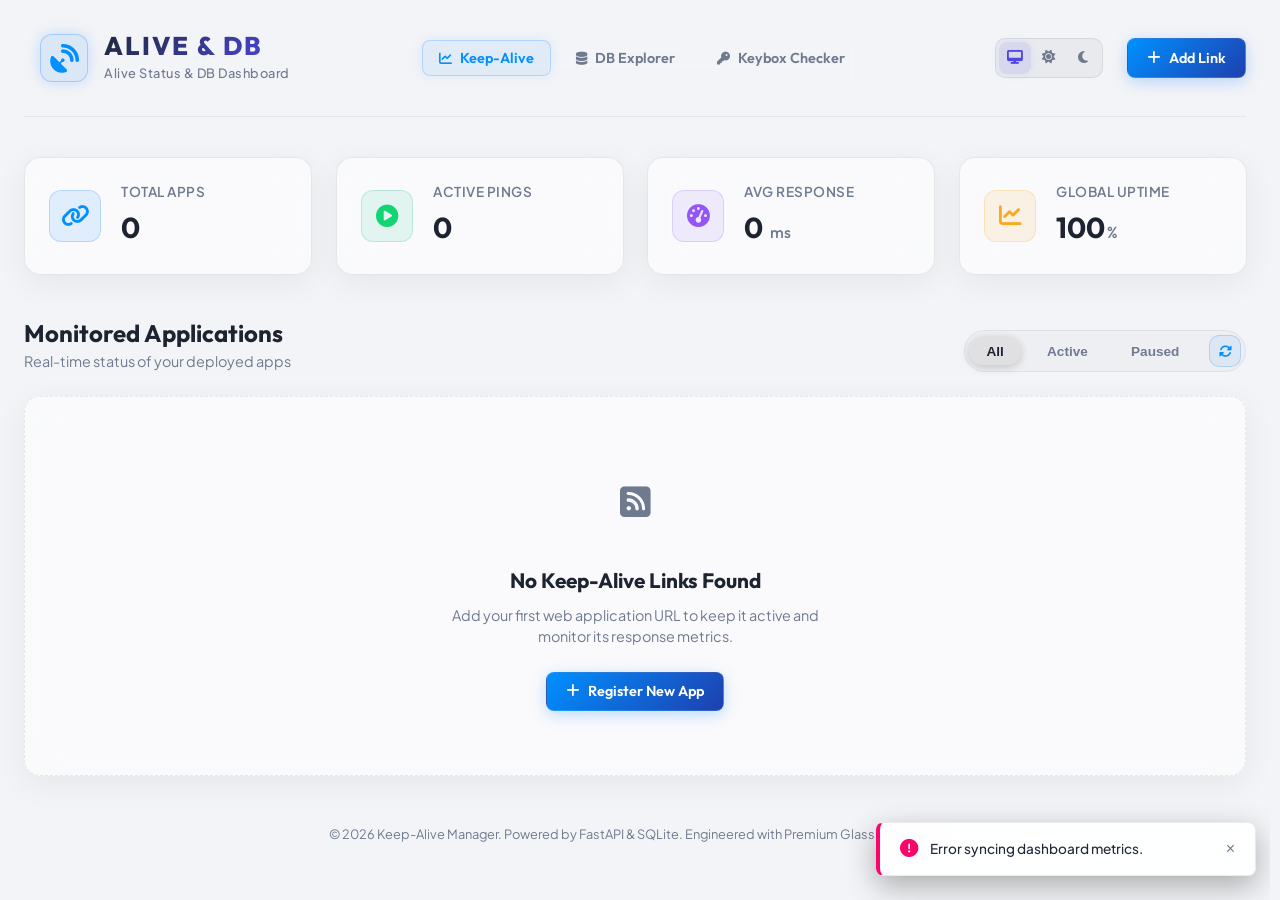
==== commit c04f913b: "Keybox" ====
--- a/static/index.html
+++ b/static/index.html
@@ -2,1326 +2,697 @@
 <html lang="en">
 
 <head>
-  <meta charset="UTF-8">
-  <meta name="viewport" content="width=device-width, initial-scale=1.0">
-  <title>MOHAMMAD CONSTRUCTION & ENGINEERING - Worker Attendance System</title>
-
-  <!-- FontAwesome Icons -->
-  <link rel="stylesheet" href="https://cdnjs.cloudflare.com/ajax/libs/font-awesome/6.4.0/css/all.min.css">
-  <!-- Custom CSS -->
-  <link rel="stylesheet" href="css/style.css">
+    <meta charset="UTF-8">
+    <meta name="viewport" content="width=device-width, initial-scale=1.0">
+    <meta name="description"
+        content="Stunning modern Keep-Alive Manager to prevent Render, Koyeb, Glitch, and other free hosting platforms from sleeping.">
+    <title>Keep-Alive Manager | Modern Status Dashboard</title>
+    <!-- DNS prefetch & preconnect for external resources -->
+    <link rel="preconnect" href="https://fonts.googleapis.com">
+    <link rel="preconnect" href="https://fonts.gstatic.com" crossorigin>
+    <link rel="dns-prefetch" href="https://cdnjs.cloudflare.com">
+    <!-- Google Fonts -->
+    <link
+        href="https://fonts.googleapis.com/css2?family=Outfit:wght@300;400;500;600;700;800&family=JetBrains+Mono:wght@400;500;600&family=Inter:wght@300;400;500;600;700&family=Plus+Jakarta+Sans:wght@400;500;600;700&display=swap"
+        rel="stylesheet">
+    <!-- FontAwesome -->
+    <link rel="stylesheet" href="https://cdnjs.cloudflare.com/ajax/libs/font-awesome/6.4.0/css/all.min.css">
+    <!-- Custom CSS -->
+    <link rel="stylesheet" href="/static/css/styles.css">
 </head>
 
 <body>
-
-  <!-- Login Screen Overlay -->
-  <div id="loginOverlay" class="login-wrapper">
-    <div class="login-card animate-fade-in">
-      <div class="login-brand">
-        <div class="login-brand-icon">
-          <i class="fa-solid fa-helmet-safety"></i>
-        </div>
-        <h1>Mohammad Construction</h1>
-        <p>& Engineering Sdn.Bhd.</p>
-      </div>
-      <div id="authLoadingState" style="display:none; text-align:center; padding: 1.5rem 0;">
-        <i class="fa-solid fa-spinner fa-spin fa-2x" style="color: var(--accent);"></i>
-        <p style="margin-top: 0.75rem; color: var(--text-muted); font-size: 0.9rem;">Verifying session...</p>
-      </div>
-      <form id="loginForm" onsubmit="handleLogin(event)">
-        <div class="form-group">
-          <label class="form-label" for="loginUsername">Username</label>
-          <input type="text" id="loginUsername" class="form-control" placeholder="e.g. admin or sitemanager" required>
-        </div>
-        <div class="form-group">
-          <label class="form-label" for="loginPassword">Password</label>
-          <input type="password" id="loginPassword" class="form-control" placeholder="••••••••" required>
-        </div>
-        <div id="loginError" class="alert alert-danger"
-          style="display:none; color: var(--danger); font-size:0.85rem; margin-bottom:1rem;"></div>
-        <button type="submit" class="btn btn-accent" style="width: 100%; padding: 0.75rem;">
-          <i class="fa-solid fa-right-to-bracket"></i> Sign In to Portal
-        </button>
-      </form>
+    <!-- Radial Glowing Mesh Backgrounds -->
+    <div class="mesh-glow bg-glow-1"></div>
+    <div class="mesh-glow bg-glow-2"></div>
+    <div class="mesh-glow bg-glow-3"></div>
+
+    <div class="app-container">
+        <!-- Sidebar or Header -->
+        <header class="app-header">
+            <div class="logo-container">
+                <div class="logo-glow"></div>
+                <div class="logo-icon">
+                    <i class="fa-solid fa-satellite-dish animated-signal"></i>
+                </div>
+                <div class="logo-text">
+                    <h1>ALIVE & DB</h1>
+                    <span>Alive Status & DB Dashboard</span>
+                </div>
+            </div>
+
+            <nav class="app-tabs-nav" aria-label="Main Navigation">
+                <button class="tab-btn active" data-tab="alive" type="button">
+                    <i class="fa-solid fa-chart-line"></i> Keep-Alive
+                </button>
+                <button class="tab-btn" data-tab="db" type="button">
+                    <i class="fa-solid fa-database"></i> DB Explorer
+                </button>
+                <button class="tab-btn" data-tab="keybox" type="button">
+                    <i class="fa-solid fa-key"></i> Keybox Checker
+                </button>
+            </nav>
+
+            <div class="header-actions">
+                <div class="theme-switcher-global" id="theme-switcher">
+                    <button class="theme-toggle-btn active" data-theme="system" title="System Default"
+                        aria-label="System Default Theme">
+                        <i class="fa-solid fa-desktop"></i>
+                    </button>
+                    <button class="theme-toggle-btn" data-theme="light" title="Light Mode" aria-label="Light Theme">
+                        <i class="fa-solid fa-sun"></i>
+                    </button>
+                    <button class="theme-toggle-btn" data-theme="dark" title="Dark Mode" aria-label="Dark Theme">
+                        <i class="fa-solid fa-moon"></i>
+                    </button>
+                </div>
+                <button id="add-target-btn-header" class="btn btn-primary" onclick="openAddModal()">
+                    <i class="fa-solid fa-plus"></i> Add Link
+                </button>
+            </div>
+        </header>
+
+        <!-- Keep-Alive Tab Content -->
+        <div id="alive-tab-content" class="tab-content active">
+            <!-- Global Dashboard Statistics Overview -->
+            <section class="stats-overview" aria-label="System Statistics">
+                <div class="stats-card glass-panel" id="stat-total">
+                    <div class="stats-icon blue">
+                        <i class="fa-solid fa-link"></i>
+                    </div>
+                    <div class="stats-info">
+                        <h3>Total Apps</h3>
+                        <div class="stats-value" id="val-total">0</div>
+                    </div>
+                </div>
+
+                <div class="stats-card glass-panel" id="stat-active">
+                    <div class="stats-icon green">
+                        <i class="fa-solid fa-circle-play"></i>
+                    </div>
+                    <div class="stats-info">
+                        <h3>Active Pings</h3>
+                        <div class="stats-value" id="val-active">0</div>
+                    </div>
+                </div>
+
+                <div class="stats-card glass-panel" id="stat-avg-time">
+                    <div class="stats-icon purple">
+                        <i class="fa-solid fa-gauge-high"></i>
+                    </div>
+                    <div class="stats-info">
+                        <h3>Avg Response</h3>
+                        <div class="stats-value" id="val-avg-time">0 <span class="unit">ms</span></div>
+                    </div>
+                </div>
+
+                <div class="stats-card glass-panel" id="stat-uptime">
+                    <div class="stats-icon orange">
+                        <i class="fa-solid fa-chart-line"></i>
+                    </div>
+                    <div class="stats-info">
+                        <h3>Global Uptime</h3>
+                        <div class="stats-value" id="val-uptime">100<span class="unit">%</span></div>
+                    </div>
+                </div>
+            </section>
+
+            <!-- Main Body -->
+            <main class="main-content">
+                <div class="section-header">
+                    <div class="section-title-wrap">
+                        <h2>Monitored Applications</h2>
+                        <p class="section-subtitle">Real-time status of your deployed apps</p>
+                    </div>
+                    <div class="filter-actions">
+                        <button class="filter-btn active" id="filter-all" onclick="filterTargets('all')">All</button>
+                        <button class="filter-btn" id="filter-active" onclick="filterTargets('active')">Active</button>
+                        <button class="filter-btn" id="filter-inactive"
+                            onclick="filterTargets('inactive')">Paused</button>
+                        <button class="icon-btn-refresh" id="refresh-dashboard" onclick="loadDashboardData()"
+                            e="Refresh Dashboard">
+                            <i class="fa-solid fa-rotate"></i>
+                        </button>
+                    </div>
+                </div>
+
+                <!-- Target Cards Grid -->
+                <div class="cards-grid" id="targets-grid">
+                    <!-- Fallback empty state -->
+                    <div class="empty-state-container glass-panel" id="empty-state">
+                        <div class="empty-icon-wrap">
+                            <i class="fa-solid fa-square-rss empty-signal"></i>
+                        </div>
+                        <h3>No Keep-Alive Links Found</h3>
+                        <p>Add your first web application URL to keep it active and monitor its response metrics.</p>
+                        <button class="btn btn-primary" onclick="openAddModal()">
+                            <i class="fa-solid fa-plus"></i> Register New App
+                        </button>
+                    </div>
+                </div>
+            </main>
+
+            <!-- Footer -->
+            <footer class="app-footer-bar">
+                <p>&copy; 2026 Keep-Alive Manager. Powered by FastAPI & SQLite. Engineered with Premium Glassmorphism.
+                </p>
+            </footer>
+        </div>
+
+        <!-- DB Explorer Tab Content -->
+        <div id="db-tab-content" class="tab-content" style="display: none;">
+            <div id="db-app-content">
+                <!-- 1. Connection Portal Screen -->
+                <div id="connection-screen" class="screen active">
+                    <div class="connection-glow"></div>
+                    <div class="connection-card">
+                        <div class="brand">
+                            <div class="logo">
+                                <svg viewBox="0 0 24 24" fill="none" xmlns="http://www.w3.org/2000/svg">
+                                    <path
+                                        d="M12 2C8 6.5 6 10.5 6 14C6 17.5 8.5 20.5 12 21C15.5 20.5 18 17.5 18 14C18 10.5 16 6.5 12 2Z"
+                                        fill="url(#mongoGrad)" stroke="#10B981" stroke-width="1.5"
+                                        stroke-linejoin="round" />
+                                    <path d="M12 2V21" stroke="#ffffff" stroke-width="1" stroke-linecap="round" />
+                                    <defs>
+                                        <linearGradient id="mongoGrad" x1="12" y1="2" x2="12" y2="21"
+                                            gradientUnits="userSpaceOnUse">
+                                            <stop stop-color="#10B981" />
+                                            <stop offset="1" stop-color="#059669" />
+                                        </linearGradient>
+                                    </defs>
+                                </svg>
+                            </div>
+                            <h1>MongoDB Portal</h1>
+                            <p>Manage your databases with premium aesthetic control</p>
+                        </div>
+
+                        <form id="connect-form" class="connect-form">
+                            <div class="form-group">
+                                <label for="connection-profile">Connection Profile</label>
+                                <div class="custom-select-wrapper">
+                                    <select id="connection-profile">
+                                        <option value="local" selected>Local MongoDB (Default)</option>
+                                        <option value="predefined">Predefined MongoDB URL</option>
+                                        <option value="custom">Custom Connection URI...</option>
+                                    </select>
+                                </div>
+                            </div>
+
+                            <div class="form-group">
+                                <label for="connection-uri">MongoDB Connection URI</label>
+                                <div class="input-wrapper">
+                                    <input type="text" id="connection-uri" placeholder="mongodb://localhost:27017"
+                                        value="mongodb://localhost:27017" required>
+                                    <button type="button" id="btn-clear-uri" class="btn-icon-input" title="Clear">
+                                        <i class="fa-solid fa-xmark"></i>
+                                    </button>
+                                </div>
+                                <small class="help-text">Supports local URIs and MongoDB Atlas srv URLs.</small>
+                            </div>
+
+                            <button type="submit" id="btn-connect" class="btn btn-primary btn-block">
+                                <span>Connect to Database</span>
+                                <i class="fa-solid fa-arrow-right-long"></i>
+                            </button>
+                        </form>
+
+                        <div class="connection-footer">
+                            <span>Dynamic Client Engine v1.0.0</span>
+                        </div>
+                    </div>
+                </div>
+
+                <!-- 2. Main Dashboard Explorer Screen -->
+                <div id="dashboard-screen" class="screen">
+                    <div id="sidebar-backdrop" class="sidebar-backdrop"></div>
+                    <!-- Sidebar -->
+                    <aside class="sidebar">
+                        <!-- Sidebar Header / Brand -->
+                        <div class="sidebar-brand">
+                            <div class="logo-sm">
+                                <svg viewBox="0 0 24 24" fill="none" xmlns="http://www.w3.org/2000/svg"
+                                    style="width:24px; height:24px;">
+                                    <path
+                                        d="M12 2C8 6.5 6 10.5 6 14C6 17.5 8.5 20.5 12 21C15.5 20.5 18 17.5 18 14C18 10.5 16 6.5 12 2Z"
+                                        fill="#10B981" />
+                                </svg>
+                            </div>
+                            <h2>DB Handler</h2>
+                        </div>
+
+                        <!-- Active Connection Status Card -->
+                        <div class="connection-status-card">
+                            <div class="status-indicator">
+                                <span class="pulse-dot"></span>
+                                <span class="status-text">Connected</span>
+                            </div>
+                            <div id="active-host-text" class="active-host-text">mongodb://localhost:27017</div>
+                            <button id="btn-disconnect" class="btn btn-outline btn-sm btn-block">
+                                <i class="fa-solid fa-power-off"></i> Disconnect
+                            </button>
+                        </div>
+
+                        <!-- Database Selector -->
+                        <div class="sidebar-section">
+                            <div class="section-header">
+                                <span>Database</span>
+                            </div>
+                            <div class="custom-select-wrapper">
+                                <select id="db-select" class="db-select">
+                                    <option value="" disabled selected>Select Database...</option>
+                                </select>
+                            </div>
+                        </div>
+
+                        <!-- Collections Section -->
+                        <div class="sidebar-section fill-remaining">
+                            <div class="section-header">
+                                <span>Collections</span>
+                                <button id="btn-show-create-coll" class="btn-circle" title="Create Collection"
+                                    type="button">
+                                    <i class="fa-solid fa-plus"></i>
+                                </button>
+                            </div>
+                            <div class="search-box">
+                                <i class="fa-solid fa-magnifying-glass"></i>
+                                <input type="text" id="collection-search" placeholder="Filter collections...">
+                            </div>
+                            <div id="collections-list" class="collections-list">
+                                <div class="empty-state-text">Select a database to view collections</div>
+                            </div>
+                        </div>
+
+                    </aside>
+
+                    <!-- Main Content Panel -->
+                    <main class="main-content">
+                        <!-- Top Explorer Bar -->
+                        <header class="explorer-header">
+                            <div class="breadcrumb">
+                            <button id="btn-toggle-sidebar" class="btn-icon btn-sidebar-toggle" title="Toggle Sidebar" type="button">
+                                <i class="fa-solid fa-bars"></i>
+                            </button>
+                            <span class="bc-home">Cluster</span>
+                            <span class="bc-sep">/</span>
+                            <span id="bc-db" class="bc-active">-</span>
+                            <span class="bc-sep">/</span>
+                            <span id="bc-coll" class="bc-active">-</span>
+                        </div>
+                            <div class="header-actions">
+                                <button id="btn-add-doc" class="btn btn-success" disabled type="button">
+                                    <i class="fa-solid fa-plus"></i> Add Document
+                                </button>
+                                <button id="btn-drop-coll" class="btn btn-outline-danger" title="Drop Collection"
+                                    disabled type="button">
+                                    <i class="fa-solid fa-trash-can"></i> Drop Collection
+                                </button>
+                            </div>
+                        </header>
+
+                        <!-- Advanced Query Bar Panel -->
+                        <section class="query-section">
+                            <div class="query-panel-card">
+                                <div class="query-card-header">
+                                    <div class="header-title">
+                                        <i class="fa-solid fa-filter"></i>
+                                        <span>Search Query Filter</span>
+                                    </div>
+                                    <button id="btn-toggle-query-help" class="query-help-btn" type="button">
+                                        <span>Query Help</span>
+                                    </button>
+                                </div>
+                                <div class="query-help-content hidden" id="query-help-content">
+                                    <p>Enter a standard MongoDB JSON query. You can filter by fields, use query
+                                        operators, or target ObjectIds. Example syntax:</p>
+                                    <div class="examples-grid">
+                                        <code>{} <span class="comment">// Match all</span></code>
+                                        <code>{"status": "active"} <span class="comment">// Standard match</span></code>
+                                        <code>{"age": {"$gte": 21}} <span class="comment">// Greater/Equal</span></code>
+                                        <code>{"_id": {"$oid": "60c72b..."}} <span class="comment">// Match by ObjectId</span></code>
+                                    </div>
+                                </div>
+                                <div class="query-body">
+                                    <textarea id="query-filter-input" placeholder="{}" spellcheck="false"></textarea>
+                                    <div class="query-actions">
+                                        <div class="sort-inputs">
+                                            <input type="text" id="query-sort-field" placeholder="Sort by field...">
+                                            <div class="custom-select-wrapper">
+                                                <select id="query-sort-order">
+                                                    <option value="1">Ascending (1)</option>
+                                                    <option value="-1">Descending (-1)</option>
+                                                </select>
+                                            </div>
+                                        </div>
+                                        <div class="action-buttons">
+                                            <button id="btn-reset-query" class="btn btn-outline"
+                                                type="button">Reset</button>
+                                            <button id="btn-run-query" class="btn btn-primary" type="button">Find
+                                                Documents</button>
+                                        </div>
+                                    </div>
+                                </div>
+                            </div>
+                        </section>
+
+                        <!-- Document Dashboard Workspace -->
+                        <section class="document-section">
+                            <div class="document-section-header">
+                                <span id="document-count-label" class="count-label">0 Documents found</span>
+                                <div class="view-options">
+                                    <span class="refresh-indicator" id="refresh-indicator"></span>
+                                    <button id="btn-refresh-docs" class="btn-icon" title="Refresh" type="button">
+                                        <i class="fa-solid fa-arrows-rotate"></i>
+                                    </button>
+                                </div>
+                            </div>
+
+                            <!-- Document Grid List -->
+                            <div id="documents-grid" class="documents-grid">
+                                <div class="dashboard-empty-state">
+                                    <div class="empty-art">
+                                        <i class="fa-solid fa-folder-open"></i>
+                                    </div>
+                                    <h3>No collection selected</h3>
+                                    <p>Select a database and choose a collection from the sidebar to view documents, or
+                                        filter your active documents.</p>
+                                </div>
+                            </div>
+
+                            <!-- Pagination Controls -->
+                            <div class="pagination-bar hidden" id="pagination-bar">
+                                <div class="page-size-selector">
+                                    <span>Show:</span>
+                                    <div class="custom-select-wrapper">
+                                        <select id="page-size-select">
+                                            <option value="5">5 entries</option>
+                                            <option value="10" selected>10 entries</option>
+                                            <option value="25">25 entries</option>
+                                            <option value="50">50 entries</option>
+                                        </select>
+                                    </div>
+                                </div>
+                                <div class="pagination-controls">
+                                    <button id="btn-prev-page" class="btn-circle btn-nav" title="Previous Page"
+                                        type="button">
+                                        <i class="fa-solid fa-angle-left"></i>
+                                    </button>
+                                    <span id="pagination-text" class="pagination-text">Page 1 of 1</span>
+                                    <button id="btn-next-page" class="btn-circle btn-nav" title="Next Page"
+                                        type="button">
+                                        <i class="fa-solid fa-angle-right"></i>
+                                    </button>
+                                </div>
+                            </div>
+                        </section>
+                    </main>
+                </div>
+            </div>
+        </div>
+
+    <!-- Keybox Checker Tab Content -->
+    <div id="keybox-tab-content" class="tab-content" style="display: none;">
+        <div class="keybox-dashboard">
+            <!-- Left Column: Verification Portal -->
+            <div class="keybox-portal-panel glass-panel verifier-card">
+                <div class="panel-header">
+                    <div class="header-title-wrap">
+                        <h2><i class="fa-solid fa-shield-halved"></i> Keybox Attestation Verifier</h2>
+                        <p>Verify Android Attestation keys and check real-time Google revocation status</p>
+                    </div>
+                </div>
+
+                <!-- Input Method Selector Switcher -->
+                <div class="input-method-selector">
+                    <button type="button" class="method-btn active" data-method="upload">
+                        <i class="fa-solid fa-file-arrow-up"></i> File Upload
+                    </button>
+                    <button type="button" class="method-btn" data-method="paste">
+                        <i class="fa-solid fa-code"></i> Paste XML Code
+                    </button>
+                </div>
+
+                <div class="portal-body">
+                    <!-- Method 1: File Upload Container -->
+                    <div id="method-upload-container" class="method-container active">
+                        <div id="keybox-dropzone" class="dropzone-area">
+                            <div class="dropzone-glow"></div>
+                            <div class="dropzone-content">
+                                <div class="dropzone-icon">
+                                    <i class="fa-solid fa-cloud-arrow-up"></i>
+                                </div>
+                                <h3>Drag & Drop keybox.xml</h3>
+                                <p>or click to browse your local files</p>
+                                <div id="selected-file-info" class="selected-file-info hidden">
+                                    <i class="fa-solid fa-file-code"></i>
+                                    <span id="selected-file-name">filename.xml</span>
+                                </div>
+                            </div>
+                            <input type="file" id="keybox-file-input" accept=".xml" style="display: none;">
+                        </div>
+                    </div>
+
+                    <!-- Method 2: Raw XML Editor Paste Container -->
+                    <div id="method-paste-container" class="method-container" style="display: none;">
+                        <div class="code-editor-box">
+                            <div class="editor-header-bar">
+                                <span class="lang-badge">XML</span>
+                                <span class="editor-status-indicator" id="xml-editor-status">Ready</span>
+                            </div>
+                            <textarea id="keybox-xml-paste" placeholder="Paste your <AndroidAttestation> xml block here..." spellcheck="false"></textarea>
+                        </div>
+                    </div>
+
+                    <!-- Action Buttons -->
+                    <div class="portal-actions">
+                        <button id="btn-reset-keybox" class="btn btn-outline" type="button">
+                            <i class="fa-solid fa-rotate-left"></i> Reset
+                        </button>
+                        <button id="btn-verify-keybox" class="btn btn-primary" type="button">
+                            <i class="fa-solid fa-circle-check"></i> Verify Keybox
+                        </button>
+                    </div>
+
+                </div>
+            </div>
+
+            <!-- Right Column: Stored Active Pool -->
+            <div class="keybox-pool-panel glass-panel">
+                <div class="panel-header">
+                    <div class="header-title-wrap">
+                        <h2 style="display: flex; align-items: center; gap: 10px;">
+                            <i class="fa-solid fa-key" style="color: var(--primary);"></i> Active Keybox Pool
+                            <span class="pool-count-badge" id="val-pool-count">0</span>
+                        </h2>
+                        <p>Currently valid keyboxes stored in the database</p>
+                    </div>
+                    <button id="btn-refresh-pool" class="icon-btn-refresh" title="Refresh Pool" type="button">
+                        <i class="fa-solid fa-rotate"></i>
+                    </button>
+                </div>
+
+                <!-- Redesigned Pool Grid Container -->
+                <div id="pool-grid-container" class="pool-grid">
+                    <!-- Cards will be injected here by JS -->
+                </div>
+            </div>
+        </div>
     </div>
-  </div>
-
-  <!-- App Main Layout -->
-  <div id="app" style="display:none;">
-
-    <!-- Sidebar Navigation -->
-    <aside class="sidebar" id="sidebar">
-      <div class="sidebar-header">
-        <div class="brand-icon">
-          <i class="fa-solid fa-helmet-safety"></i>
-        </div>
-        <div class="brand-text">
-          <h2>Mohammad</h2>
-          <span>CONSTRUCTION & ENG.</span>
-        </div>
-        <button class="mobile-sidebar-close-btn" onclick="toggleSidebar()" aria-label="Close sidebar">
-          <i class="fa-solid fa-xmark"></i>
-        </button>
-      </div>
-
-      <nav class="sidebar-nav">
-        <div class="nav-section-title">Core Management</div>
-        <a class="nav-item active" onclick="switchSection('dashboard', this)">
-          <i class="fa-solid fa-chart-pie"></i>
-          <span>Dashboard</span>
-        </a>
-        <a class="nav-item" onclick="switchSection('face-scanner', this)">
-          <i class="fa-solid fa-camera-rotate"></i>
-          <span>Face Recognition</span>
-        </a>
-        <a class="nav-item" onclick="switchSection('attendance', this)">
-          <i class="fa-solid fa-calendar-check"></i>
-          <span>Daily Attendance</span>
-        </a>
-        <a class="nav-item" onclick="switchSection('workers', this)">
-          <i class="fa-solid fa-users-gear"></i>
-          <span>Workers List</span>
-        </a>
-
-        <div class="nav-section-title">Site Operations</div>
-        <a class="nav-item" onclick="switchSection('projects', this)">
-          <i class="fa-solid fa-city"></i>
-          <span>Projects Sites</span>
-        </a>
-        <a class="nav-item" onclick="switchSection('groups', this)">
-          <i class="fa-solid fa-layer-group"></i>
-          <span>Worker Groups</span>
-        </a>
-
-        <div class="nav-section-title admin-only">System Admin</div>
-        <a class="nav-item admin-only" onclick="switchSection('users', this)">
-          <i class="fa-solid fa-user-shield"></i>
-          <span>Site Managers</span>
-        </a>
-        <a class="nav-item" onclick="switchSection('reports', this)">
-          <i class="fa-solid fa-file-invoice-dollar"></i>
-          <span>Payroll Reports</span>
-        </a>
-      </nav>
-
-      <div class="sidebar-footer">
-        <div class="user-badge">
-          <div class="user-avatar" id="sidebarAvatar">A</div>
-          <div class="user-info">
-            <div class="user-name" id="sidebarUserName">Admin User</div>
-            <div class="user-role" id="sidebarUserRole">Admin</div>
-          </div>
-          <button class="btn-logout" title="Sign Out" onclick="handleLogout()">
-            <i class="fa-solid fa-power-off"></i>
-          </button>
-        </div>
-      </div>
-    </aside>
-
-    <!-- Sidebar Mobile Backdrop Overlay -->
-    <div id="sidebarOverlay" class="sidebar-overlay" onclick="toggleSidebar()"></div>
-
-    <!-- Main Wrapper -->
-    <div class="main-wrapper">
-
-      <!-- Top Header Bar -->
-      <header class="top-header">
-        <div class="header-left">
-          <button class="toggle-sidebar-btn" id="sidebarToggleBtn" onclick="toggleSidebar()"
-            aria-label="Toggle Navigation Menu">
-            <div class="hamburger-icon">
-              <span class="bar bar-top"></span>
-              <span class="bar bar-middle"></span>
-              <span class="bar bar-bottom"></span>
-            </div>
-          </button>
-          <h1 class="page-title" id="pageTitle">Attendance Dashboard</h1>
-        </div>
-        <div class="header-right">
-          <div class="date-display">
-            <i class="fa-regular fa-calendar"></i>
-            <span id="headerDateStr">Today</span>
-          </div>
-        </div>
-      </header>
-
-      <!-- Content Body -->
-      <main class="content-body">
-
-        <!-- SECTION 1: DASHBOARD -->
-        <section id="section-dashboard" class="app-section animate-fade-in">
-          <!-- Stats Row -->
-          <div class="stats-grid">
-            <div class="stat-card">
-              <div class="stat-icon total">
-                <i class="fa-solid fa-users"></i>
-              </div>
-              <div class="stat-info">
-                <h3>Total Active Workers</h3>
-                <div class="stat-value" id="statTotalWorkers">0</div>
-              </div>
-            </div>
-
-            <div class="stat-card">
-              <div class="stat-icon present">
-                <i class="fa-solid fa-user-check"></i>
-              </div>
-              <div class="stat-info">
-                <h3>Present Today</h3>
-                <div class="stat-value" id="statPresent">0</div>
-              </div>
-            </div>
-
-            <div class="stat-card">
-              <div class="stat-icon late">
-                <i class="fa-solid fa-clock-rotate-left"></i>
-              </div>
-              <div class="stat-info">
-                <h3>Late Check-ins</h3>
-                <div class="stat-value" id="statLate">0</div>
-              </div>
-            </div>
-
-            <div class="stat-card">
-              <div class="stat-icon absent">
-                <i class="fa-solid fa-user-xmark"></i>
-              </div>
-              <div class="stat-info">
-                <h3>Absent Workers</h3>
-                <div class="stat-value" id="statAbsent">0</div>
-              </div>
-            </div>
-          </div>
-
-          <!-- Worker Work Details Lookup -->
-          <div class="card">
-            <div class="card-header">
-              <div class="card-title">
-                <i class="fa-solid fa-magnifying-glass-chart"></i> Worker Attendance History
-              </div>
-            </div>
-            <div class="worker-lookup-controls">
-              <!-- Custom Worker Picker -->
-              <div class="filter-item" style="flex: 2.5; min-width: 260px; position: relative;">
-                <label class="form-label"><i class="fa-solid fa-hard-hat"></i> Select Worker</label>
-                <div class="worker-picker" id="workerPicker">
-                  <!-- Trigger button -->
-                  <button type="button" class="worker-picker-trigger" id="workerPickerTrigger"
-                    onclick="toggleWorkerPicker(event)" aria-haspopup="listbox" aria-expanded="false">
-                    <div class="wp-trigger-inner" id="wpTriggerInner">
-                      <div class="wp-placeholder">
-                        <span class="wp-placeholder-icon"><i class="fa-solid fa-hard-hat"></i></span>
-                        <span class="wp-placeholder-text">— Choose a Worker —</span>
-                      </div>
-                    </div>
-                    <i class="fa-solid fa-chevron-down wp-chevron" id="wpChevron"></i>
-                  </button>
-                  <!-- Dropdown panel -->
-                  <div class="worker-picker-panel" id="workerPickerPanel" role="listbox">
-                    <div class="wp-search-wrap">
-                      <i class="fa-solid fa-magnifying-glass wp-search-icon"></i>
-                      <input type="text" id="wpSearchInput" class="wp-search-input"
-                        placeholder="Search by name or passport…" oninput="filterWorkerPicker(this.value)"
-                        onclick="event.stopPropagation()">
-                    </div>
-                    <div class="wp-list" id="wpList"></div>
-                    <div class="wp-empty" id="wpEmpty" style="display:none;">
-                      <i class="fa-solid fa-face-frown-open"></i> No workers found
-                    </div>
-                  </div>
-                </div>
-                <!-- Hidden value holder -->
-                <input type="hidden" id="lookupWorkerSelect" value="">
-              </div>
-
-              <div class="filter-item" style="flex: 1; min-width: 155px;">
-                <label class="form-label"><i class="fa-regular fa-calendar"></i> From Date</label>
-                <input type="date" id="lookupStartDate" class="form-control" onchange="lookupWorkerDetails()">
-              </div>
-              <div class="filter-item" style="flex: 1; min-width: 155px;">
-                <label class="form-label"><i class="fa-regular fa-calendar-check"></i> To Date</label>
-                <input type="date" id="lookupEndDate" class="form-control" onchange="lookupWorkerDetails()">
-              </div>
-              <div style="display:flex; align-items:flex-end;">
-                <button class="btn btn-accent" onclick="lookupWorkerDetails()">
-                  <i class="fa-solid fa-search"></i> Search
-                </button>
-              </div>
-            </div>
-
-            <!-- Results area -->
-            <div id="workerLookupResult" style="display:none;">
-              <!-- Worker info bar & export buttons -->
-              <div
-                style="display:flex; justify-content:space-between; align-items:center; flex-wrap:wrap; gap:1rem; margin-bottom:1rem;">
-                <div id="lookupWorkerInfoBar" class="lookup-info-bar" style="flex:1; margin-bottom:0;"></div>
-                <div style="display:flex; flex-direction:column; gap:0.4rem;">
-                  <button type="button" class="btn btn-sm btn-outline" onclick="exportWorkerAttendanceCSV()"
-                    title="Export CSV file"
-                    style="display:inline-flex; align-items:center; justify-content:center; gap:0.4rem; padding:0.4rem 0.8rem; font-weight:600;">
-                    <i class="fa-solid fa-file-csv" style="color:#10B981; font-size:1.1rem;"></i> Export CSV
-                  </button>
-                  <button type="button" class="btn btn-sm btn-outline" onclick="exportWorkerAttendancePDF()"
-                    title="Print or Save PDF report"
-                    style="display:inline-flex; align-items:center; justify-content:center; gap:0.4rem; padding:0.4rem 0.8rem; font-weight:600;">
-                    <i class="fa-solid fa-print" style="color:#EF4444; font-size:1.1rem;"></i> Print / PDF
-                  </button>
-                </div>
-              </div>
-              <!-- Summary chips -->
-              <div id="lookupSummaryBar" class="lookup-summary-bar"></div>
-              <!-- Table -->
-              <div class="table-responsive">
-                <table class="table lookup-history-table" id="lookupHistoryTable">
-                  <thead>
-                    <tr>
-                      <th>#</th>
-                      <th style="cursor:pointer; user-select:none; white-space:nowrap;" id="lookupDateSortBtn"
-                        onclick="toggleLookupDateSort()" title="Click to sort Date Ascending / Descending">
-                        Date <i class="fa-solid fa-arrow-up-1-9" id="lookupDateSortIcon"
-                          style="margin-left:4px; font-size:0.85rem; color:#10B981;"></i>
-                      </th>
-                      <th>Day</th>
-                      <th>Status</th>
-                      <th>Check-In</th>
-                      <th>Check-Out</th>
-                      <th>Hours Worked</th>
-                      <th>Work Volume</th>
-                      <th>Notes</th>
-                    </tr>
-                  </thead>
-                  <tbody id="lookupHistoryBody"></tbody>
-                </table>
-              </div>
-            </div>
-
-            <div id="workerLookupEmpty" class="worker-lookup-empty" style="display:none;">
-              <i class="fa-solid fa-calendar-xmark"></i>
-              <p>No attendance records found for this worker in the selected period.</p>
-            </div>
-            <div id="workerLookupPlaceholder" class="worker-lookup-placeholder">
-              <i class="fa-solid fa-table-list"></i>
-              <p>Select a worker above to view their full attendance history.</p>
-            </div>
-          </div>
-        </section>
-
-        <!-- SECTION 2: DAILY ATTENDANCE -->
-        <section id="section-attendance" class="app-section animate-fade-in" style="display: none;">
-          <!-- Compact Sleek Date Banner -->
-          <div id="attendanceDateBanner" class="attendance-date-banner banner-today">
-            <div class="date-banner-left">
-              <div class="date-banner-icon" id="dateBannerIcon">
-                <i class="fa-regular fa-calendar-check"></i>
-              </div>
-              <div class="date-banner-content">
-                <div class="date-banner-tag" id="dateBannerTag">
-                  <i class="fa-solid fa-circle"></i> TODAY'S ATTENDANCE SHEET
-                </div>
-                <div class="date-banner-title" id="dateBannerTitle">
-                  Loading Date...
-                </div>
-              </div>
-            </div>
-            <div class="date-nav-quick">
-              <button type="button" class="btn btn-secondary btn-sm" onclick="stepAttendanceDate(-1)"
-                title="Previous Day">
-                <i class="fa-solid fa-chevron-left"></i> Prev Day
-              </button>
-              <button type="button" class="btn btn-primary btn-sm" onclick="stepAttendanceDate(0)"
-                title="Jump to Today">
-                <i class="fa-solid fa-calendar-day"></i> Today
-              </button>
-              <button type="button" class="btn btn-secondary btn-sm" onclick="stepAttendanceDate(1)" title="Next Day">
-                Next Day <i class="fa-solid fa-chevron-right"></i>
-              </button>
-            </div>
-          </div>
-
-          <div class="filter-bar">
-            <div class="filter-item" style="flex: 1.3; min-width: 240px;">
-              <label class="form-label"><i class="fa-regular fa-calendar"></i> Select Date</label>
-              <div class="date-input-group">
-                <button type="button" class="btn btn-secondary btn-sm date-step-btn" onclick="stepAttendanceDate(-1)"
-                  title="Previous Day">
-                  <i class="fa-solid fa-chevron-left"></i>
-                </button>
-                <input type="date" id="attendanceDate" class="form-control" onchange="loadAttendanceSheet()">
-                <button type="button" class="btn btn-secondary btn-sm date-step-btn" onclick="stepAttendanceDate(1)"
-                  title="Next Day">
-                  <i class="fa-solid fa-chevron-right"></i>
-                </button>
-              </div>
-            </div>
-            <div class="filter-row-mobile">
-              <div class="filter-item">
-                <label class="form-label"><i class="fa-solid fa-city"></i> Project Site</label>
-                <select id="attendanceProjectFilter" class="form-select" onchange="loadAttendanceSheet()">
-                  <option value="">All Active Projects</option>
-                </select>
-              </div>
-              <div class="filter-item">
-                <label class="form-label"><i class="fa-solid fa-layer-group"></i> Worker Group</label>
-                <select id="attendanceGroupFilter" class="form-select" onchange="loadAttendanceSheet()">
-                  <option value="">All Worker Groups</option>
-                </select>
-              </div>
-            </div>
-            <div class="filter-actions">
-              <div class="batch-actions-wrapper">
-                <div class="batch-action-group">
-                  <input type="time" id="batchCheckInTime" class="form-control batch-time-picker" value="08:00" title="Batch Check-In Time (Default 08:00 AM)">
-                  <button type="button" class="btn btn-success filter-btn-full" onclick="triggerBatchCheckIn()" title="Batch Check-In selected time for all workers">
-                    <i class="fa-solid fa-check-double"></i> Batch Check-In
-                  </button>
-                </div>
-                <div class="batch-action-group">
-                  <input type="time" id="batchCheckOutTime" class="form-control batch-time-picker" value="18:00" title="Batch Check-Out Time (Default 06:00 PM)">
-                  <button type="button" class="btn btn-warning filter-btn-full" onclick="triggerBatchCheckOut()" title="Batch Check-Out selected time for all workers">
-                    <i class="fa-solid fa-right-from-bracket"></i> Batch Check-Out
-                  </button>
-                </div>
-              </div>
-            </div>
-          </div>
-
-          <div class="card">
-            <div class="card-header">
-              <div class="card-title">
-                <i class="fa-solid fa-clipboard-user"></i> Daily Worker Details Table <span
-                  style="font-size: 0.95rem; font-weight: 700; color: var(--accent-gold);"
-                  title="Filtered Workers / Total Workers">(<span id="attFilteredCount">0</span>/<span
-                    id="attTotalCount">0</span>)</span>
-              </div>
-              <button type="button" class="btn btn-secondary btn-sm mobile-only-inline" id="btnToggleExpandAll"
-                onclick="toggleAllWorkerCards()">
-                <i class="fa-solid fa-arrows-up-down"></i> <span id="lblToggleExpandAll">Expand All</span>
-              </button>
-            </div>
-            <div class="table-responsive">
-              <table class="table" id="attendanceTable">
-                <thead>
-                  <tr>
-                    <th class="col-th-worker">Worker Details</th>
-                    <th class="col-th-checkin">Check-In Time</th>
-                    <th class="col-th-checkout">Check-Out Time</th>
-                    <th class="col-th-hours">Total Hours</th>
-                    <th class="col-th-volume">Daily Work Volume</th>
-                    <th class="col-th-status">Status Info</th>
-                  </tr>
-                </thead>
-                <tbody id="attendanceTableBody">
-                  <!-- Dynamic attendance rows -->
-                </tbody>
-              </table>
-            </div>
-          </div>
-        </section>
-
-        <!-- SECTION 3: Workers List -->
-        <section id="section-workers" class="app-section animate-fade-in" style="display: none;">
-          <!-- Compact Worker Stats Toolbar -->
-          <div class="worker-stats-compact-bar">
-            <div class="stat-pill-item">
-              <div class="stat-pill-icon total-bg"><i class="fa-solid fa-users"></i></div>
-              <div class="stat-pill-meta">
-                <span class="stat-pill-title">Total</span>
-                <strong class="stat-pill-num" id="totalWorkerCount">0</strong>
-              </div>
-            </div>
-
-            <div class="stat-pill-divider"></div>
-
-            <div class="stat-pill-item">
-              <div class="stat-pill-icon filter-bg"><i class="fa-solid fa-user-check"></i></div>
-              <div class="stat-pill-meta">
-                <span class="stat-pill-title">Filtered</span>
-                <strong class="stat-pill-num accent-gold" id="filteredWorkerCount">0</strong>
-              </div>
-            </div>
-
-            <div class="stat-pill-divider"></div>
-
-            <div class="stat-pill-item photo-pill-container">
-              <span class="stat-pill-title photo-title"><i class="fa-solid fa-camera"></i> Photos:</span>
-              <div class="photo-btn-group">
-                <button type="button" class="photo-count-btn" id="btnWithPhoto"
-                  onclick="togglePhotoFilter('with_photo')" title="Click to filter workers WITH profile photo">
-                  <i class="fa-solid fa-image" style="color:#10B981;"></i>
-                  <span class="count-num" id="withPhotoCount">0</span>
-                  <span class="count-label">With Pic</span>
-                </button>
-                <button type="button" class="photo-count-btn" id="btnWithoutPhoto"
-                  onclick="togglePhotoFilter('without_photo')" title="Click to filter workers WITHOUT profile photo">
-                  <i class="fa-solid fa-image-portrait" style="color:#EF4444;"></i>
-                  <span class="count-num" id="withoutPhotoCount">0</span>
-                  <span class="count-label">No Pic</span>
-                </button>
-              </div>
-            </div>
-          </div>
-
-          <div class="filter-bar">
-            <div class="filter-item" style="flex: 2;">
-              <label class="form-label"><i class="fa-solid fa-magnifying-glass"></i> Search Worker</label>
-              <input type="text" id="workerSearchQuery" class="form-control"
-                placeholder="Search by name or passport number..." onkeyup="loadWorkers()">
-            </div>
-            <div class="filter-row-mobile">
-              <div class="filter-item">
-                <label class="form-label">Project</label>
-                <select id="workerProjectFilter" class="form-select" onchange="loadWorkers()">
-                  <option value="">All Projects</option>
-                </select>
-              </div>
-              <div class="filter-item">
-                <label class="form-label">Group</label>
-                <select id="workerGroupFilter" class="form-select" onchange="loadWorkers()">
-                  <option value="">All Groups</option>
-                </select>
-              </div>
-            </div>
-            <div class="filter-row-mobile">
-              <div class="filter-item">
-                <label class="form-label">Status</label>
-                <select id="workerStatusFilter" class="form-select" onchange="loadWorkers()">
-                  <option value="">All Statuses</option>
-                  <option value="Active">Active</option>
-                  <option value="On Leave">On Leave</option>
-                  <option value="Resigned">Resigned</option>
-                  <option value="Terminated">Terminated</option>
-                </select>
-              </div>
-              <div class="filter-item">
-                <label class="form-label">&nbsp;</label>
-                <button class="btn btn-accent filter-btn-full" onclick="openWorkerModal()">
-                  <i class="fa-solid fa-user-plus"></i> Add Worker
-                </button>
-              </div>
-            </div>
-          </div>
-
-
-
-          <div class="grid-cards" id="workersGrid">
-            <!-- Dynamic Worker Cards -->
-          </div>
-        </section>
-
-        <!-- SECTION 4: PROJECTS SITES -->
-        <section id="section-projects" class="app-section animate-fade-in" style="display: none;">
-          <div class="card">
-            <div class="card-header">
-              <div class="card-title">
-                <i class="fa-solid fa-city"></i> Construction Project Sites
-              </div>
-              <button class="btn btn-accent btn-sm" onclick="openProjectModal()">
-                <i class="fa-solid fa-plus"></i> Add Project
-              </button>
-            </div>
-            <div class="table-responsive">
-              <table class="table">
-                <thead>
-                  <tr>
-                    <th>Project Name</th>
-                    <th>Location</th>
-                    <th>Status</th>
-                    <th>Actions</th>
-                  </tr>
-                </thead>
-                <tbody id="projectsTableBody">
-                  <!-- Dynamic Projects -->
-                </tbody>
-              </table>
-            </div>
-          </div>
-        </section>
-
-        <!-- SECTION 5: WORKER GROUPS -->
-        <section id="section-groups" class="app-section animate-fade-in" style="display: none;">
-          <div class="card">
-            <div class="card-header">
-              <div class="card-title">
-                <i class="fa-solid fa-layer-group"></i> Worker Groups
-              </div>
-              <button class="btn btn-accent btn-sm" onclick="openGroupModal()">
-                <i class="fa-solid fa-plus"></i> Add Worker Group
-              </button>
-            </div>
-            <div class="table-responsive">
-              <table class="table">
-                <thead>
-                  <tr>
-                    <th>Group Name</th>
-                    <th>Description</th>
-                    <th>Actions</th>
-                  </tr>
-                </thead>
-                <tbody id="groupsTableBody">
-                  <!-- Dynamic Groups -->
-                </tbody>
-              </table>
-            </div>
-          </div>
-        </section>
-
-        <!-- SECTION 6: SITE MANAGERS (ADMIN ONLY) -->
-        <section id="section-users" class="app-section animate-fade-in" style="display: none;">
-          <div class="card">
-            <div class="card-header">
-              <div class="card-title">
-                <i class="fa-solid fa-user-shield"></i> Site Manager & User Accounts
-              </div>
-              <button class="btn btn-accent btn-sm" onclick="openUserModal()">
-                <i class="fa-solid fa-user-plus"></i> Add Site Manager
-              </button>
-            </div>
-            <div class="table-responsive">
-              <table class="table">
-                <thead>
-                  <tr>
-                    <th>Username</th>
-                    <th>Full Name</th>
-                    <th>Role</th>
-                    <th>Assigned Site / Project</th>
-                    <th>Phone Number</th>
-                    <th>Allowed Tabs</th>
-                    <th>Actions</th>
-                  </tr>
-                </thead>
-                <tbody id="usersTableBody">
-                  <!-- Dynamic Users -->
-                </tbody>
-              </table>
-            </div>
-          </div>
-        </section>
-
-        <!-- SECTION 7: PAYROLL REPORTS -->
-        <section id="section-reports" class="app-section animate-fade-in" style="display: none;">
-          <div class="filter-bar" style="margin-bottom: 1.5rem;">
-            <div class="filter-item">
-              <label class="form-label"><i class="fa-regular fa-calendar"></i> Start Date</label>
-              <input type="date" id="reportStartDate" class="form-control" onchange="loadReportTable()">
-            </div>
-            <div class="filter-item">
-              <label class="form-label"><i class="fa-regular fa-calendar-check"></i> End Date</label>
-              <input type="date" id="reportEndDate" class="form-control" onchange="loadReportTable()">
-            </div>
-            <div class="filter-item">
-              <label class="form-label"><i class="fa-solid fa-city"></i> Project Site</label>
-              <select id="reportProjectFilter" class="form-select" onchange="loadReportTable()">
-                <option value="">All Active Projects</option>
-              </select>
-            </div>
-            <div class="filter-item">
-              <label class="form-label"><i class="fa-solid fa-layer-group"></i> Worker Group</label>
-              <select id="reportGroupFilter" class="form-select" onchange="loadReportTable()">
-                <option value="">All Worker Groups</option>
-              </select>
-            </div>
-            <div style="display:flex; align-items:flex-end; gap:0.5rem;">
-              <button class="btn btn-primary" onclick="loadReportTable()">
-                <i class="fa-solid fa-filter"></i> Apply Filter
-              </button>
-              <button class="btn btn-success" onclick="exportAttendanceCSV()">
-                <i class="fa-solid fa-download"></i> Export CSV
-              </button>
-            </div>
-          </div>
-
-          <!-- Summary cards for Payroll report -->
-          <div
-            style="display: grid; grid-template-columns: repeat(auto-fit, minmax(200px, 1fr)); gap: 1rem; margin-bottom: 1.5rem;">
-            <div class="stat-card" style="padding: 1rem 1.25rem;">
-              <div class="stat-icon total" style="width: 40px; height: 40px; font-size: 1.1rem;">
-                <i class="fa-solid fa-users"></i>
-              </div>
-              <div class="stat-info">
-                <h3 style="font-size: 0.8rem;">Total Workers</h3>
-                <div class="stat-value" id="reportTotalWorkers" style="font-size: 1.4rem;">0</div>
-              </div>
-            </div>
-            <div class="stat-card" style="padding: 1rem 1.25rem;">
-              <div class="stat-icon late" style="width: 40px; height: 40px; font-size: 1.1rem;">
-                <i class="fa-solid fa-calendar-check"></i>
-              </div>
-              <div class="stat-info">
-                <h3 style="font-size: 0.8rem;">Total Days Worked</h3>
-                <div class="stat-value" id="reportTotalDays" style="font-size: 1.4rem;">0 days</div>
-              </div>
-            </div>
-            <div class="stat-card" style="padding: 1rem 1.25rem;">
-              <div class="stat-icon present" style="width: 40px; height: 40px; font-size: 1.1rem;">
-                <i class="fa-solid fa-clock"></i>
-              </div>
-              <div class="stat-info">
-                <h3 style="font-size: 0.8rem;">Total Hours Worked</h3>
-                <div class="stat-value" id="reportTotalHours" style="font-size: 1.4rem;">0 hrs</div>
-              </div>
-            </div>
-          </div>
-
-          <div class="card">
-            <div class="card-header">
-              <div class="card-title">
-                <i class="fa-solid fa-file-csv"></i> Payroll & Attendance Export Summary
-              </div>
-              <button class="btn btn-primary btn-sm" onclick="exportAttendanceCSV()">
-                <i class="fa-solid fa-download"></i> Download Export (CSV)
-              </button>
-            </div>
-            <div class="table-responsive">
-              <table class="table" id="reportTable">
-                <thead>
-                  <tr>
-                    <th>Name & Passport</th>
-                    <th>Project / Group</th>
-                    <th>Days Worked</th>
-                    <th>Total Hours Worked</th>
-                    <th>Total Work Volume</th>
-                    <th>Status</th>
-                  </tr>
-                </thead>
-                <tbody id="reportTableBody">
-                  <!-- Dynamic report rows -->
-                </tbody>
-              </table>
-            </div>
-          </div>
-        </section>
-
-        <!-- SECTION 8: FACE RECOGNITION ATTENDANCE SCANNER -->
-        <section id="section-face-scanner" class="app-section animate-fade-in" style="display: none;">
-          <!-- AI Engine Status Badge -->
-          <div class="face-scanner-status-row">
-            <div id="aiEngineStatusBadge" class="scanner-status-badge badge-ready">
-              <i class="fa-solid fa-circle-dot"></i> Face Engine Ready
-            </div>
-          </div>
-
-          <!-- Mobile-Style Modern Face Scan Card -->
-          <div class="face-scan-card-container">
-            <div class="face-scan-card">
-              <!-- Top Navigation / Header Actions -->
-              <div class="face-scan-card-header">
-                <!-- Left Options Menu Dropdown -->
-                <div class="face-scan-menu-wrapper">
-                  <div class="face-scan-menu-btn" onclick="toggleFaceScanOptionsMenu(event)"
-                    title="Face Scanner Options Menu">
-                    <i class="fa-solid fa-bars-staggered"></i>
-                  </div>
-                  <!-- Floating Options Dropdown -->
-                  <div class="face-scan-options-dropdown" id="faceScanOptionsMenu">
-                    <div class="dropdown-item admin-only" onclick="triggerPhotoUploadScan()">
-                      <i class="fa-solid fa-file-image"></i> <span>Scan Photo File</span>
-                    </div>
-                    <div class="dropdown-item admin-only" onclick="refreshFaceDescriptorsIndex()">
-                      <i class="fa-solid fa-arrows-rotate"></i> <span>Refresh Face Index Cache</span>
-                    </div>
-                    <div class="dropdown-divider admin-only"></div>
-                    <div class="dropdown-item" onclick="toggleFaceScannerCamera()">
-                      <i class="fa-solid fa-video"></i> <span>Start / Stop Camera Scanner</span>
-                    </div>
-                  </div>
-                </div>
-
-                <!-- Right Action Controls -->
-                <div class="viewfinder-header-actions">
-                  <div class="camera-select-pill" id="btnCycleCamera" onclick="cycleNextCamera()"
-                    title="Click to switch camera device">
-                    <i class="fa-solid fa-camera-rotate camera-pill-icon"></i>
-                    <span id="lblActiveCameraName" class="camera-pill-label">Default Camera</span>
-                  </div>
-
-                  <select id="cameraSelect" class="camera-select-input" onchange="changeScannerCamera(this.value)"
-                    style="display: none;">
-                    <option value="">Default Camera</option>
-                  </select>
-
-                  <button type="button" class="action-icon-pill admin-only" onclick="triggerPhotoUploadScan()"
-                    title="Scan Photo File (Admin Only)">
-                    <i class="fa-solid fa-file-image"></i>
-                  </button>
-
-                  <button type="button" class="action-icon-pill admin-only" onclick="refreshFaceDescriptorsIndex()"
-                    title="Refresh Face Index & Cache (Admin Only)">
-                    <i class="fa-solid fa-arrows-rotate"></i>
-                  </button>
-
-                  <input type="file" id="scanFileInput" accept="image/*" style="display:none;"
-                    onchange="handleImageFileScan(event)">
-                </div>
-              </div>
-
-              <!-- Main Circular Face Scanner Body -->
-              <div class="face-scan-body">
-                <div class="face-circle-container" id="viewfinderWrapper">
-                  <!-- Outer Animated Cyan Scanning Arc Ring -->
-                  <div class="face-scan-arc-ring" id="faceScanArcRing"></div>
-
-                  <!-- Floating Top-Left Interactive Camera Toggle Badge -->
-                  <div class="face-scan-floating-badge" onclick="toggleFaceScannerCamera()"
-                    title="Quick start / stop camera scanner">
-                    <i class="fa-solid fa-expand" id="floatingBadgeIcon"></i>
-                  </div>
-
-                  <!-- Perfect Circular Camera Viewport -->
-                  <div class="face-circle-wrapper">
-                    <div class="camera-dummy-placeholder" id="cameraDummyPlaceholder">
-                      <i class="fa-solid fa-user"></i>
-                    </div>
-                    <video id="faceWebcam" autoplay muted playsinline></video>
-                    <canvas id="faceOverlayCanvas"></canvas>
-                  </div>
-                </div>
-
-                <!-- Pagination / Indicator Dots -->
-                <div class="face-scan-indicators">
-                  <span class="indicator-pill active"></span>
-                  <span class="indicator-dot"></span>
-                  <span class="indicator-dot"></span>
-                </div>
-
-                <!-- Text Header & Guidance Subtitle -->
-                <h2 class="face-scan-title">Scanning your face</h2>
-                <p class="face-scan-subtitle">Keep your head up and make sure your face fits into the circle.</p>
-
-                <!-- Action Button Toolbar -->
-                <div class="face-scan-actions">
-                  <button type="button" class="btn btn-accent btn-lg start-camera-btn" id="btnStartCamera"
-                    onclick="toggleFaceScannerCamera()">
-                    <i class="fa-solid fa-video" id="btnCameraIcon"></i>
-                    <span id="lblStartCamera">Start Camera Scanner</span>
-                  </button>
-                </div>
-              </div>
-            </div>
-          </div>
-        </section>
-
-      </main>
     </div>
-  </div>
-
-  <!-- Matched Worker Floating Window Modal (Compact View) -->
-  <div class="modal-backdrop" id="matchedWorkerFloatingOverlay">
-    <div class="modal-box matched-floating-box compact-matched-card" style="max-width: 430px;">
-      <!-- Header Bar -->
-      <div class="modal-header matched-floating-header" style="padding: 0.75rem 1rem;">
-        <h3 class="modal-title"
-          style="color: var(--primary); font-size: 0.95rem; display: flex; align-items: center; gap: 0.4rem;">
-          <i class="fa-solid fa-user-check" style="color: #10B981;"></i> Matched Worker
-        </h3>
-        <button class="modal-close" onclick="resetMatchedWorkerUI()" title="Close">&times;</button>
-      </div>
-
-      <div class="modal-body" style="padding: 0.85rem 1rem;">
-        <!-- Matched Worker Content Card -->
-        <div id="matchedWorkerContent" style="display: none;">
-          <!-- Compact Profile Header Card -->
-          <div class="compact-profile-card">
-            <div class="compact-avatar-wrapper">
-              <img id="matchedWorkerImg" src="" onerror="handleImgError(this)" class="matched-profile-img" alt="Worker">
-              <div class="compact-score-badge" id="lblMatchScore">98%</div>
-            </div>
-            <div class="compact-profile-details">
-              <h3 class="matched-name" id="matchedWorkerName">Worker Name</h3>
-              <div class="matched-meta-tags">
-                <span class="matched-tag" title="Passport Number"><i class="fa-solid fa-id-card"></i> <span
-                    id="matchedWorkerPassport">-</span></span>
-                <span class="matched-tag" title="Project"><i class="fa-solid fa-city"></i> <span
-                    id="matchedWorkerProject">-</span></span>
-                <span class="matched-tag" title="Group"><i class="fa-solid fa-layer-group"></i> <span
-                    id="matchedWorkerGroup">-</span></span>
-              </div>
-            </div>
-          </div>
-
-          <!-- Compact Attendance Record Form -->
-          <div class="matched-attendance-form" id="matchedAttendanceForm">
-            <!-- Compact Live Time Row -->
-            <div class="compact-time-row">
-              <div class="compact-time-mode">
-                <i class="fa-solid fa-clock time-icon"></i>
-                <span id="lblScanTimeMode">Check-In Detection</span>
-              </div>
-              <div class="compact-time-input-wrapper">
-                <input type="time" id="scanRecordTime" class="compact-time-input">
-              </div>
-            </div>
-
-            <!-- Notes Input -->
-            <div class="form-group" id="scanWorkVolumeNotesGroup" style="margin-bottom: 0.75rem;">
-              <input type="text" id="scanRecordNotes" class="form-control compact-notes-input"
-                placeholder="Work volume / notes (Optional)">
-            </div>
-
-            <!-- Action Buttons Grid -->
-            <div class="compact-actions-grid">
-              <button type="button" id="btnConfirmCheckIn" class="btn btn-success compact-btn" style="display: none;"
-                onclick="submitMatchedAttendance('CheckIn')">
-                <i class="fa-solid fa-right-to-bracket"></i> Check-In
-              </button>
-              <button type="button" id="btnConfirmCheckOut" class="btn btn-accent compact-btn" style="display: none;"
-                onclick="submitMatchedAttendance('CheckOut')">
-                <i class="fa-solid fa-right-from-bracket"></i> Check-Out
-              </button>
-              <button type="button" class="btn btn-secondary compact-btn" onclick="resetMatchedWorkerUI()">
-                <i class="fa-solid fa-rotate-right"></i> Next Scan
-              </button>
-            </div>
-          </div>
-
-          <!-- Custom Overwrite Confirmation Pane -->
-          <div id="matchedWorkerOverwriteConfirmPane" style="display: none; padding: 0.75rem 0; text-align: center;">
-            <div class="compact-warning-icon">
-              <i class="fa-solid fa-triangle-exclamation"></i>
-            </div>
-            <h4 style="font-size: 0.95rem; font-weight: 800; color: #92400E; margin: 0.35rem 0 0.2rem 0;">Record Exists
-            </h4>
-            <p id="lblOverwriteConfirmText" style="font-size: 0.78rem; color: #78350F; margin: 0 0 0.75rem 0;">An
-              attendance record already exists for today.</p>
-            <div style="display: flex; gap: 0.5rem; justify-content: center;">
-              <button type="button" class="btn btn-secondary btn-sm" onclick="cancelOverwriteConfirm()">Cancel</button>
-              <button type="button" class="btn btn-warning btn-sm" onclick="proceedWithOverwrite()">Overwrite</button>
-            </div>
-          </div>
-
-          <!-- Custom Inline Success Pane -->
-          <div id="matchedWorkerSuccessPane" style="display: none; padding: 0.85rem 0; text-align: center;">
-            <div class="compact-success-icon">
-              <i class="fa-solid fa-circle-check"></i>
-            </div>
-            <h4 style="font-size: 1.05rem; font-weight: 800; color: #065F46; margin: 0.4rem 0 0.2rem 0;"
-              id="lblSuccessWorkerName">Worker Recorded</h4>
-            <p id="lblSuccessActionDetails" style="font-size: 0.85rem; font-weight: 600; color: #047857; margin: 0;">
-              Attendance recorded successfully</p>
-          </div>
-
-          <!-- Custom Inline Error Pane -->
-          <div id="matchedWorkerErrorPane" style="display: none; padding: 0.85rem 0; text-align: center;">
-            <div class="compact-error-icon">
-              <i class="fa-solid fa-circle-xmark"></i>
-            </div>
-            <h4 style="font-size: 1.05rem; font-weight: 800; color: #991B1B; margin: 0.4rem 0 0.2rem 0;"
-              id="lblErrorTitle">Invalid Attendance Times</h4>
-            <p id="lblErrorDetails"
-              style="font-size: 0.82rem; font-weight: 600; color: #B91C1C; margin: 0 0 0.75rem 0;">Check-In time and Check-Out time cannot be identical.</p>
-            <button type="button" class="btn btn-secondary btn-sm" onclick="dismissMatchedWorkerError()"
-              style="font-weight: 700;">
-              <i class="fa-solid fa-arrow-left"></i> Go Back & Adjust Time
-            </button>
-          </div>
-        </div>
-      </div>
+
+    <!-- Modal Form (Add / Edit Target) -->
+    <div class="modal-overlay" id="target-modal">
+        <div class="modal-content glass-panel popup-anim">
+            <div class="modal-header">
+                <h2 id="modal-title">Register App Link</h2>
+                <button class="close-btn" onclick="closeModal()" aria-label="Close Modal">&times;</button>
+            </div>
+
+            <form id="target-form" onsubmit="handleFormSubmit(event)">
+                <input type="hidden" id="edit-id" name="id">
+
+                <div class="form-group">
+                    <label for="target-name">Application Name</label>
+                    <div class="input-wrapper">
+                        <i class="fa-solid fa-signature input-icon"></i>
+                        <input type="text" id="target-name" name="name" required
+                            placeholder="e.g., Portfolio API, Discord Bot Dashboard">
+                    </div>
+                </div>
+
+                <div class="form-group">
+                    <label for="target-url">Application URL</label>
+                    <div class="input-wrapper">
+                        <i class="fa-solid fa-globe input-icon"></i>
+                        <input type="url" id="target-url" name="url" required
+                            placeholder="https://my-awesome-app.onrender.com">
+                    </div>
+                    <small class="form-hint">Must begin with https:// or http://</small>
+                </div>
+
+                <div class="form-group">
+                    <label for="target-order">Position Index</label>
+                    <div class="input-wrapper number-input-wrapper">
+                        <i class="fa-solid fa-list-ol input-icon"></i>
+                        <input type="number" id="target-order" name="order" min="1" required
+                            placeholder="e.g., 1, 2, 3">
+                        <div class="number-spinner-btns">
+                            <button type="button" class="spinner-btn spinner-up" onclick="document.getElementById('target-order').stepUp();" title="Increase Index">
+                                <i class="fa-solid fa-chevron-up"></i>
+                            </button>
+                            <button type="button" class="spinner-btn spinner-down" onclick="document.getElementById('target-order').stepDown();" title="Decrease Index">
+                                <i class="fa-solid fa-chevron-down"></i>
+                            </button>
+                        </div>
+                    </div>
+                    <small class="form-hint">Display priority order (1st, 2nd, 3rd, etc.)</small>
+                </div>
+
+                <div class="form-group">
+                    <label for="target-interval">Keep-Alive Interval (Minutes)</label>
+                    <div class="interval-selector">
+                        <div class="range-wrap">
+                            <input type="range" id="target-interval" name="interval" min="1" max="60" value="10"
+                                oninput="updateIntervalValue(this.value)">
+                            <div class="bubble" id="interval-bubble">10m</div>
+                        </div>
+                        <div class="interval-suggestions">
+                            <span onclick="setPresetInterval(5)">5m</span>
+                            <span onclick="setPresetInterval(10)" class="active-preset">10m</span>
+                            <span onclick="setPresetInterval(15)">15m</span>
+                            <span onclick="setPresetInterval(30)">30m</span>
+                        </div>
+                    </div>
+                    <small class="form-hint">Frequency of ping requests to keep the server awake. Recommended: 5-15
+                        mins.</small>
+                </div>
+
+                <div class="modal-actions">
+                    <button type="button" class="btn btn-secondary" onclick="closeModal()">Cancel</button>
+                    <button type="submit" class="btn btn-primary" id="submit-btn">Save Configuration</button>
+                </div>
+            </form>
+        </div>
     </div>
-  </div>
-  </div>
-
-  <!-- Admin 24-Hour Edit Confirmation Modal (Compact Design) -->
-  <div class="modal-backdrop" id="adminConfirmModal">
-    <div class="modal-box" style="max-width: 400px; border-radius: var(--radius-lg); overflow: hidden;">
-      <div class="modal-header"
-        style="background: linear-gradient(135deg, #FEF3C7, #FDE68A); padding: 0.65rem 1rem; border-bottom: 1px solid #F59E0B;">
-        <h3 class="modal-title"
-          style="color: #78350F; font-size: 0.92rem; font-weight: 700; display:flex; align-items:center; gap:0.4rem;">
-          <i class="fa-solid fa-shield-halved" style="color: #D97706; font-size: 0.95rem;"></i> Admin Edit Override
-          (>24h)
-        </h3>
-        <button class="modal-close" onclick="closeModal('adminConfirmModal')"
-          style="font-size: 1.1rem; line-height: 1;">&times;</button>
-      </div>
-      <div class="modal-body" style="padding: 0.85rem 1rem;">
-        <div
-          style="display: flex; align-items: center; gap: 0.75rem; margin-bottom: 0.65rem; background: var(--bg-hover, #F8FAFC); padding: 0.6rem 0.75rem; border-radius: var(--radius-md); border: 1px solid var(--border-color, #E2E8F0);">
-          <div
-            style="width: 38px; height: 38px; border-radius: 50%; background: #FEF3C7; color: #D97706; display: flex; align-items: center; justify-content: center; font-size: 1.1rem; flex-shrink: 0;">
-            <i class="fa-solid fa-clock-rotate-left"></i>
-          </div>
-          <div style="line-height: 1.25; overflow: hidden;">
-            <strong id="adminConfirmWorkerName"
-              style="font-size: 0.92rem; color: var(--primary); font-weight: 700; display: block; white-space: nowrap; overflow: hidden; text-overflow: ellipsis;">Worker
-              Name</strong>
-            <span id="adminConfirmRecordDate"
-              style="font-size: 0.75rem; color: var(--text-muted); font-weight: 500;">Recorded: Date / Time</span>
-          </div>
-        </div>
-        <div class="alert alert-warning"
-          style="background: #FFFBEB; border: 1px solid #FCD34D; color: #92400E; padding: 0.6rem 0.75rem; border-radius: var(--radius-md); font-size: 0.8rem; line-height: 1.35; margin: 0;">
-          <i class="fa-solid fa-triangle-exclamation" style="color: #D97706; margin-right: 0.3rem;"></i>
-          This record was created >24 hours ago. As an Admin, do you want to proceed with updating it?
-        </div>
-      </div>
-      <div class="modal-footer"
-        style="padding: 0.6rem 1rem; gap: 0.5rem; justify-content: flex-end; border-top: 1px solid var(--border-color, #E2E8F0);">
-        <button type="button" class="btn btn-secondary btn-sm" onclick="closeModal('adminConfirmModal')"
-          style="padding: 0.35rem 0.85rem; font-size: 0.82rem;">Cancel</button>
-        <button type="button" class="btn btn-accent btn-sm" id="adminConfirmSubmitBtn"
-          style="padding: 0.35rem 0.85rem; font-size: 0.82rem; font-weight: 700;">
-          <i class="fa-solid fa-check"></i> Yes, Save
-        </button>
-      </div>
+
+    <!-- DB Explorer Modals Container -->
+    <div id="db-modals-container">
+        <!-- A. Create Collection Modal -->
+        <div id="create-coll-modal" class="modal-overlay">
+            <div class="modal-card">
+                <div class="modal-header">
+                    <h3>Create New Collection</h3>
+                    <button type="button" class="btn-close modal-close-trigger">
+                        <i class="fa-solid fa-xmark"></i>
+                    </button>
+                </div>
+                <form id="create-coll-form">
+                    <div class="modal-body">
+                        <div class="form-group">
+                            <label for="new-coll-name">Collection Name</label>
+                            <input type="text" id="new-coll-name" placeholder="e.g. users, products_v2" required
+                                pattern="^[a-zA-Z0-9_\-\.]+$"
+                                title="Only letters, numbers, underscores, hyphens, and dots allowed.">
+                        </div>
+                    </div>
+                    <div class="modal-footer">
+                        <button type="button" class="btn btn-outline modal-close-trigger">Cancel</button>
+                        <button type="submit" class="btn btn-primary">Create Collection</button>
+                    </div>
+                </form>
+            </div>
+        </div>
+
+        <!-- B. Add / Edit Document Modal -->
+        <div id="document-modal" class="modal-overlay">
+            <div class="modal-card modal-lg">
+                <div class="modal-header">
+                    <h3 id="doc-modal-title">Edit Document</h3>
+                    <button type="button" class="btn-close modal-close-trigger">
+                        <i class="fa-solid fa-xmark"></i>
+                    </button>
+                </div>
+                <form id="document-form">
+                    <div class="modal-body editor-body">
+                        <div class="editor-header">
+                            <span>JSON Editor</span>
+                            <span class="editor-syntax-status valid" id="editor-syntax-status">
+                                <span class="status-dot"></span>
+                                <span class="status-label">Valid JSON</span>
+                            </span>
+                        </div>
+                        <div class="editor-wrapper">
+                            <textarea id="document-editor" class="document-editor" spellcheck="false"
+                                required></textarea>
+                        </div>
+                        <div id="editor-error-msg" class="editor-error-msg hidden"></div>
+                        <div class="editor-helper-bar">
+                            <span>Tip: Special types format: <code>{"$oid": "24-hex-chars"}</code> or
+                                <code>{"$date": "ISO-date-string"}</code></span>
+                        </div>
+                    </div>
+                    <div class="modal-footer">
+                        <button type="button" class="btn btn-outline modal-close-trigger">Cancel</button>
+                        <button type="submit" id="btn-save-document" class="btn btn-primary">Save Document</button>
+                    </div>
+                </form>
+            </div>
+        </div>
+
+        <!-- C. Confirm Danger Actions Modal -->
+        <div id="confirm-danger-modal" class="modal-overlay">
+            <div class="modal-card danger-card">
+                <div class="modal-header">
+                    <h3 id="danger-modal-title">Confirm Destructive Action</h3>
+                    <button type="button" class="btn-close modal-close-trigger">
+                        <i class="fa-solid fa-xmark"></i>
+                    </button>
+                </div>
+                <div class="modal-body">
+                    <div class="danger-icon-container">
+                        <i class="fa-solid fa-triangle-exclamation"></i>
+                    </div>
+                    <p id="danger-modal-message">Are you absolutely sure you want to proceed? This action is
+                        irreversible.</p>
+                    <div id="danger-confirm-type-wrapper" class="form-group hidden">
+                        <label for="danger-confirm-input" id="danger-confirm-label">Type collection name <b
+                                id="danger-confirm-keyword"></b> to confirm:</label>
+                        <input type="text" id="danger-confirm-input" autocomplete="off" placeholder="Confirm name...">
+                    </div>
+                </div>
+                <div class="modal-footer">
+                    <button type="button" class="btn btn-outline modal-close-trigger">Cancel</button>
+                    <button type="button" id="btn-confirm-danger" class="btn btn-danger">Confirm & Execute</button>
+                </div>
+            </div>
+        </div>
+
+        <!-- Floating Toast Notifications System -->
+        <div id="db-toast-container" class="toast-container"></div>
     </div>
-  </div>
-
-  <!-- Daily Attendance Overwrite Warning Modal (Compact Design) -->
-  <div class="modal-backdrop" id="attendanceOverwriteModal">
-    <div class="modal-box" style="max-width: 400px; border-radius: var(--radius-lg); overflow: hidden;">
-      <div class="modal-header"
-        style="background: linear-gradient(135deg, #FEF3C7, #FDE68A); padding: 0.65rem 1rem; border-bottom: 1px solid #F59E0B;">
-        <h3 class="modal-title"
-          style="color: #78350F; font-size: 0.92rem; font-weight: 700; display:flex; align-items:center; gap:0.4rem;">
-          <i class="fa-solid fa-triangle-exclamation" style="color: #D97706; font-size: 0.95rem;"></i> Overwrite
-          Confirmation
-        </h3>
-        <button class="modal-close" onclick="closeModal('attendanceOverwriteModal')"
-          style="font-size: 1.1rem; line-height: 1;">&times;</button>
-      </div>
-      <div class="modal-body" style="padding: 0.85rem 1rem;">
-        <div
-          style="display: flex; align-items: center; gap: 0.75rem; margin-bottom: 0.65rem; background: var(--bg-hover, #F8FAFC); padding: 0.6rem 0.75rem; border-radius: var(--radius-md); border: 1px solid var(--border-color, #E2E8F0);">
-          <div
-            style="width: 38px; height: 38px; border-radius: 50%; background: #FEF3C7; color: #D97706; display: flex; align-items: center; justify-content: center; font-size: 1.1rem; flex-shrink: 0;">
-            <i class="fa-solid fa-pen-to-square"></i>
-          </div>
-          <div style="line-height: 1.25; overflow: hidden;">
-            <strong id="attendanceOverwriteWorkerName"
-              style="font-size: 0.92rem; color: var(--primary); font-weight: 700; display: block; white-space: nowrap; overflow: hidden; text-overflow: ellipsis;">Worker
-              Name</strong>
-            <span id="attendanceOverwriteRecordDate"
-              style="font-size: 0.75rem; color: var(--text-muted); font-weight: 500;">Date</span>
-          </div>
-        </div>
-        <div class="alert alert-warning"
-          style="background: #FFFBEB; border: 1px solid #FCD34D; color: #92400E; padding: 0.6rem 0.75rem; border-radius: var(--radius-md); font-size: 0.8rem; line-height: 1.35; margin: 0;">
-          <i class="fa-solid fa-circle-info" style="color: #D97706; margin-right: 0.3rem;"></i>
-          <span id="lblAttendanceOverwriteText">An attendance record already exists. Overwriting will replace the
-            existing time.</span>
-        </div>
-      </div>
-      <div class="modal-footer"
-        style="padding: 0.6rem 1rem; gap: 0.5rem; justify-content: flex-end; border-top: 1px solid var(--border-color, #E2E8F0);">
-        <button type="button" class="btn btn-secondary btn-sm" onclick="closeModal('attendanceOverwriteModal')"
-          style="padding: 0.35rem 0.85rem; font-size: 0.82rem;">Cancel</button>
-        <button type="button" class="btn btn-warning btn-sm" id="attendanceOverwriteSubmitBtn"
-          style="padding: 0.35rem 0.85rem; font-size: 0.82rem; font-weight: 700;">
-          <i class="fa-solid fa-arrows-rotate"></i> Overwrite
-        </button>
-      </div>
+
+    <!-- Keybox Result Modal Popup -->
+    <div class="modal-overlay" id="keybox-result-modal">
+        <div class="modal-content glass-panel popup-anim" style="max-width: 600px; width: 90%; max-height: 80vh; display: flex; flex-direction: column; padding: 0; overflow: hidden; border: 1px solid var(--border-color); box-shadow: var(--shadow-lg);">
+            <div class="modal-header" style="padding: 14px 20px; border-bottom: 1px solid var(--border-color); flex-shrink: 0; display: flex; justify-content: space-between; align-items: center;">
+                <h2 style="margin: 0; font-size: 16px; color: var(--text-main); display: flex; align-items: center; gap: 8px;">
+                    <i class="fa-solid fa-square-poll-horizontal" style="color: var(--primary);"></i> Keybox Check Details
+                </h2>
+                <button class="close-btn" onclick="window.closeKeyboxResultModal()" aria-label="Close Modal" style="font-size: 20px; background: transparent; border: none; color: var(--text-muted); cursor: pointer; transition: color var(--transition-fast) ease;">&times;</button>
+            </div>
+            <div class="modal-body-scroll" style="padding: 16px 20px; overflow-y: auto; flex-grow: 1;">
+                <div id="keybox-result-container">
+                    <!-- JS will inject results here -->
+                </div>
+            </div>
+        </div>
     </div>
-  </div>
-
-  <!-- Daily Attendance Error/Validation Modal (Compact Design matching Face Recognition) -->
-  <div class="modal-backdrop" id="attendanceErrorModal">
-    <div class="modal-box" style="max-width: 400px; border-radius: var(--radius-lg); overflow: hidden;">
-      <div class="modal-header"
-        style="background: linear-gradient(135deg, #FEE2E2, #FECACA); padding: 0.65rem 1rem; border-bottom: 1px solid #F87171;">
-        <h3 class="modal-title"
-          style="color: #991B1B; font-size: 0.92rem; font-weight: 700; display:flex; align-items:center; gap:0.4rem;"
-          id="attendanceErrorModalTitle">
-          <i class="fa-solid fa-circle-xmark" style="color: #DC2626; font-size: 0.95rem;"></i> Invalid Attendance Times
-        </h3>
-        <button class="modal-close" onclick="closeModal('attendanceErrorModal')"
-          style="font-size: 1.1rem; line-height: 1;">&times;</button>
-      </div>
-      <div class="modal-body" style="padding: 0.85rem 1rem;">
-        <div class="alert alert-danger"
-          style="background: #FEF2F2; border: 1px solid #FCA5A5; color: #991B1B; padding: 0.75rem 0.85rem; border-radius: var(--radius-md); font-size: 0.82rem; line-height: 1.4; margin: 0; display: flex; align-items: flex-start; gap: 0.5rem;">
-          <i class="fa-solid fa-triangle-exclamation"
-            style="color: #DC2626; font-size: 0.95rem; margin-top: 0.1rem; flex-shrink: 0;"></i>
-          <span id="attendanceErrorModalDetails">Check-In time and Check-Out time cannot be identical.</span>
-        </div>
-      </div>
-      <div class="modal-footer"
-        style="padding: 0.6rem 1rem; justify-content: flex-end; border-top: 1px solid var(--border-color, #E2E8F0);">
-        <button type="button" class="btn btn-secondary btn-sm" onclick="closeModal('attendanceErrorModal')"
-          style="padding: 0.35rem 0.85rem; font-size: 0.82rem; font-weight: 700;">
-          <i class="fa-solid fa-arrow-left"></i> Adjust Time
-        </button>
-      </div>
-    </div>
-  </div>
-
-  <!-- Add/Edit Worker Modal -->
-  <div class="modal-backdrop" id="workerModal">
-    <div class="modal-box" style="max-width: 580px;">
-      <div class="modal-header" style="padding: 0.85rem 1.25rem;">
-        <h3 class="modal-title" id="workerModalTitle"><i class="fa-solid fa-user-gear"
-            style="color:var(--accent-amber); margin-right:0.4rem;"></i> Add Construction Worker</h3>
-        <button class="modal-close" onclick="closeModal('workerModal')">&times;</button>
-      </div>
-      <form id="workerForm" onsubmit="saveWorker(event)">
-        <input type="hidden" id="workerId">
-        <div class="modal-body" style="padding: 1rem 1.25rem;">
-          <div style="display: grid; grid-template-columns: 1.4fr 1fr; gap: 0.75rem; margin-bottom: 0.65rem;">
-            <div class="form-group" style="margin-bottom:0;">
-              <label class="form-label" style="margin-bottom:0.25rem; font-size:0.8rem;">Worker Full Name *</label>
-              <input type="text" id="workerName" class="form-control" placeholder="e.g. Mohammad Al-Amin" required
-                style="padding:0.45rem 0.75rem;">
-            </div>
-            <div class="form-group" style="margin-bottom:0;">
-              <label class="form-label" style="margin-bottom:0.25rem; font-size:0.8rem;">Passport No. (Optional)</label>
-              <input type="text" id="workerPassport" class="form-control" placeholder="e.g. A98765432"
-                style="padding:0.45rem 0.75rem;">
-            </div>
-          </div>
-
-          <div style="display: grid; grid-template-columns: 1fr 1fr; gap: 0.75rem; margin-bottom: 0.65rem;">
-            <div class="form-group" style="margin-bottom:0;">
-              <label class="form-label" style="margin-bottom:0.25rem; font-size:0.8rem;">Basic Salary per hour ($/hr)</label>
-              <input type="number" id="workerHourlyRate" class="form-control" placeholder="e.g. 15.00" step="0.50" min="0"
-                style="padding:0.45rem 0.75rem;">
-            </div>
-            <div class="form-group" style="margin-bottom:0;">
-              <label class="form-label" style="margin-bottom:0.25rem; font-size:0.8rem;">Worker Status *</label>
-              <select id="workerStatus" class="form-select" style="padding:0.45rem 0.75rem; font-weight:600;">
-                <option value="Active">Active</option>
-                <option value="On Leave">On Leave</option>
-                <option value="Resigned">Resigned</option>
-                <option value="Terminated">Terminated</option>
-              </select>
-            </div>
-          </div>
-
-          <div style="display: grid; grid-template-columns: 1fr 1fr; gap: 0.75rem; margin-bottom: 0.65rem;">
-            <div class="form-group" style="margin-bottom:0;">
-              <label class="form-label" style="margin-bottom:0.25rem; font-size:0.8rem;">Assigned Project Site</label>
-              <select id="workerProject" class="form-select" style="padding:0.45rem 0.75rem;">
-                <option value="">Select Project Site</option>
-              </select>
-            </div>
-            <div class="form-group" style="margin-bottom:0;">
-              <label class="form-label" style="margin-bottom:0.25rem; font-size:0.8rem;">Worker Trade / Group</label>
-              <select id="workerGroup" class="form-select" style="padding:0.45rem 0.75rem;">
-                <option value="">Select Group</option>
-              </select>
-            </div>
-          </div>
-          <div class="form-group" style="margin-bottom:0.25rem;">
-            <label class="form-label" style="margin-bottom:0.25rem; font-size:0.8rem;">Worker Picture URL / Upload
-              Photo</label>
-            <div style="display: flex; align-items: center; gap: 0.5rem;">
-              <img id="workerPhotoPreview"
-                src="[data-uri]"
-                onerror="handleImgError(this)"
-                style="width:44px; height:44px; border-radius:50%; object-fit:cover; border:2px solid var(--accent-amber); flex-shrink:0;">
-              <input type="text" id="workerPhotoUrl" class="form-control"
-                placeholder="https://example.com/photo.jpg or paste image link" oninput="previewWorkerPhoto()"
-                style="padding:0.45rem 0.75rem; flex: 1;">
-              <button type="button" class="btn btn-secondary btn-sm" onclick="triggerWorkerPhotoFileUpload()"
-                title="Upload photo file from computer">
-                <i class="fa-solid fa-upload"></i> Upload
-              </button>
-              <button type="button" class="btn btn-danger btn-sm" onclick="deleteWorkerPhoto()"
-                title="Delete worker profile picture">
-                <i class="fa-solid fa-trash"></i>
-              </button>
-              <input type="file" id="workerPhotoFileInput" accept="image/*" style="display:none;"
-                onchange="handleWorkerPhotoFileUpload(event)">
-            </div>
-          </div>
-        </div>
-        <div class="modal-footer" style="padding: 0.75rem 1.25rem; background-color:#F8FAFC;">
-          <button type="button" class="btn btn-secondary btn-sm" onclick="closeModal('workerModal')">Cancel</button>
-          <button type="submit" class="btn btn-accent btn-sm"><i class="fa-solid fa-floppy-disk"></i> Save
-            Worker</button>
-        </div>
-      </form>
-    </div>
-  </div>
-
-  <!-- Add/Edit Project Modal -->
-  <div class="modal-backdrop" id="projectModal">
-    <div class="modal-box">
-      <div class="modal-header">
-        <h3 class="modal-title" id="projectModalTitle">Add Construction Project Site</h3>
-        <button class="modal-close" onclick="closeModal('projectModal')">&times;</button>
-      </div>
-      <form id="projectForm" onsubmit="saveProject(event)">
-        <input type="hidden" id="projectId">
-        <div class="modal-body">
-          <div class="form-group">
-            <label class="form-label">Project Name *</label>
-            <input type="text" id="projectName" class="form-control" placeholder="e.g. TRX Commercial Tower - Phase 2"
-              required>
-          </div>
-          <div class="form-group">
-            <label class="form-label">Location / City</label>
-            <input type="text" id="projectLocation" class="form-control" placeholder="e.g. Kuala Lumpur">
-          </div>
-          <div class="form-group">
-            <label class="form-label">Status</label>
-            <select id="projectStatus" class="form-select">
-              <option value="Active">Active</option>
-              <option value="On Hold">On Hold</option>
-              <option value="Completed">Completed</option>
-            </select>
-          </div>
-          <div class="form-group">
-            <label class="form-label">Assigned Site Manager</label>
-            <select id="projectAssignedManager" class="form-select">
-              <option value="">Select Site Manager</option>
-            </select>
-          </div>
-        </div>
-        <div class="modal-footer">
-          <button type="button" class="btn btn-secondary" onclick="closeModal('projectModal')">Cancel</button>
-          <button type="submit" class="btn btn-accent">Save Project</button>
-        </div>
-      </form>
-    </div>
-  </div>
-
-  <!-- Add/Edit Worker Group Modal -->
-  <div class="modal-backdrop" id="groupModal">
-    <div class="modal-box">
-      <div class="modal-header">
-        <h3 class="modal-title" id="groupModalTitle">Add Worker Group</h3>
-        <button class="modal-close" onclick="closeModal('groupModal')">&times;</button>
-      </div>
-      <form id="groupForm" onsubmit="saveGroup(event)">
-        <input type="hidden" id="groupId">
-        <div class="modal-body">
-          <div class="form-group">
-            <label class="form-label">Group Name *</label>
-            <input type="text" id="groupName" class="form-control" placeholder="e.g. Steelwork & Scaffolding" required>
-          </div>
-          <div class="form-group">
-            <label class="form-label">Description</label>
-            <textarea id="groupDescription" class="form-control" rows="3"
-              placeholder="Description of trades and scope..."></textarea>
-          </div>
-        </div>
-        <div class="modal-footer">
-          <button type="button" class="btn btn-secondary" onclick="closeModal('groupModal')">Cancel</button>
-          <button type="submit" class="btn btn-accent">Save Group</button>
-        </div>
-      </form>
-    </div>
-  </div>
-
-  <!-- Add/Edit User Account Modal (Admin) -->
-  <div class="modal-backdrop" id="userModal">
-    <div class="modal-box">
-      <div class="modal-header">
-        <h3 class="modal-title" id="userModalTitle">Create Site Manager Account</h3>
-        <button class="modal-close" onclick="closeModal('userModal')">&times;</button>
-      </div>
-      <form id="userForm" onsubmit="saveUser(event)">
-        <input type="hidden" id="editUsername">
-        <div class="modal-body">
-          <div class="form-grid-row"
-            style="display: grid; grid-template-columns: 1fr 1fr; gap: 0.75rem; align-items: end;">
-            <div class="form-group" style="margin-bottom: 0.6rem;">
-              <label class="form-label"
-                style="margin-bottom: 0.35rem; min-height: 20px; display: flex; align-items: center;">Username *</label>
-              <input type="text" id="newUsername" class="form-control" placeholder="e.g. sitemanager2" required>
-            </div>
-            <div class="form-group" style="margin-bottom: 0.6rem;">
-              <label class="form-label" id="userPasswordLabel"
-                style="margin-bottom: 0.35rem; min-height: 20px; display: flex; align-items: center;">Password *</label>
-              <input type="password" id="newPassword" class="form-control" placeholder="••••••••" required>
-            </div>
-          </div>
-
-          <div class="form-grid-row"
-            style="display: grid; grid-template-columns: 1fr 1fr; gap: 0.75rem; align-items: end;">
-            <div class="form-group" style="margin-bottom: 0.6rem;">
-              <label class="form-label"
-                style="margin-bottom: 0.35rem; min-height: 20px; display: flex; align-items: center;">Full Name
-                *</label>
-              <input type="text" id="newFullName" class="form-control" placeholder="e.g. Farhan Zulkifli" required>
-            </div>
-            <div class="form-group" style="margin-bottom: 0.6rem;">
-              <label class="form-label"
-                style="margin-bottom: 0.35rem; min-height: 20px; display: flex; align-items: center;">Phone
-                Number</label>
-              <input type="text" id="newPhone" class="form-control" placeholder="e.g. +60 12-345 6789">
-            </div>
-          </div>
-
-          <div class="form-grid-row"
-            style="display: grid; grid-template-columns: 1fr 1fr; gap: 0.75rem; align-items: end;">
-            <div class="form-group" style="margin-bottom: 0.6rem;">
-              <label class="form-label"
-                style="margin-bottom: 0.35rem; min-height: 20px; display: flex; align-items: center;">Role</label>
-              <select id="newRole" class="form-select">
-                <option value="site_manager">Site Manager</option>
-                <option value="admin">Admin</option>
-              </select>
-            </div>
-            <div class="form-group" style="margin-bottom: 0.6rem;">
-              <label class="form-label"
-                style="margin-bottom: 0.35rem; min-height: 20px; display: flex; align-items: center;">Assigned Project /
-                Site</label>
-              <select id="newAssignedProject" class="form-select">
-                <option value="">All / Unassigned</option>
-              </select>
-            </div>
-          </div>
-
-          <div class="form-group" id="allowedTabsGroup" style="margin-top: 0.4rem; margin-bottom: 0;">
-            <label class="form-label"
-              style="display:flex; align-items:center; gap:0.4rem; color:var(--primary); margin-bottom: 0.2rem;">
-              <i class="fa-solid fa-shield-halved"></i> Manager Tab Access Permissions
-            </label>
-            <small style="display:block; color:var(--text-muted); margin-bottom: 0.4rem;">Select navigation tabs this
-              site manager is permitted to view:</small>
-            <div
-              style="display: grid; grid-template-columns: repeat(3, 1fr); gap: 0.5rem 0.75rem; background: var(--bg-app); padding: 0.65rem 0.85rem; border-radius: var(--radius-md); border: 1px solid var(--border-color); align-items: center;">
-              <label
-                style="display: flex; align-items: center; gap: 0.4rem; font-size: 0.82rem; cursor: pointer; color: var(--text-main); font-weight: 600; min-height: 26px;">
-                <input type="checkbox" class="tab-perm-checkbox" value="dashboard" checked> <i
-                  class="fa-solid fa-chart-pie" style="color:#0284C7;"></i> Dashboard
-              </label>
-              <label
-                style="display: flex; align-items: center; gap: 0.4rem; font-size: 0.82rem; cursor: pointer; color: var(--text-main); font-weight: 600; min-height: 26px;">
-                <input type="checkbox" class="tab-perm-checkbox" value="attendance" checked> <i
-                  class="fa-solid fa-calendar-check" style="color:#059669;"></i> Attendance
-              </label>
-              <label
-                style="display: flex; align-items: center; gap: 0.4rem; font-size: 0.82rem; cursor: pointer; color: var(--text-main); font-weight: 600; min-height: 26px;">
-                <input type="checkbox" class="tab-perm-checkbox" value="workers" checked> <i
-                  class="fa-solid fa-users-gear" style="color:var(--primary);"></i> Workers
-              </label>
-              <label
-                style="display: flex; align-items: center; gap: 0.4rem; font-size: 0.82rem; cursor: pointer; color: var(--text-main); font-weight: 600; min-height: 26px;">
-                <input type="checkbox" class="tab-perm-checkbox" value="projects" checked> <i class="fa-solid fa-city"
-                  style="color:var(--accent-gold);"></i> Projects
-              </label>
-              <label
-                style="display: flex; align-items: center; gap: 0.4rem; font-size: 0.82rem; cursor: pointer; color: var(--text-main); font-weight: 600; min-height: 26px;">
-                <input type="checkbox" class="tab-perm-checkbox" value="groups" checked> <i
-                  class="fa-solid fa-layer-group" style="color:#8B5CF6;"></i> Groups
-              </label>
-              <label
-                style="display: flex; align-items: center; gap: 0.4rem; font-size: 0.82rem; cursor: pointer; color: var(--text-main); font-weight: 600; min-height: 26px;">
-                <input type="checkbox" class="tab-perm-checkbox" value="reports" checked> <i
-                  class="fa-solid fa-file-invoice-dollar" style="color:#EC4899;"></i> Reports
-              </label>
-            </div>
-          </div>
-        </div>
-        <div class="modal-footer">
-          <button type="button" class="btn btn-secondary" onclick="closeModal('userModal')">Cancel</button>
-          <button type="submit" class="btn btn-accent" id="userSubmitBtn">Create Account</button>
-        </div>
-      </form>
-    </div>
-  </div>
-
-  <!-- Datalist for Construction Work Volume Unit Suggestions -->
-  <datalist id="commonWorkUnits">
-    <option value="30 m">
-    <option value="50 m²">
-    <option value="15 m³">
-    <option value="500 pcs">
-    <option value="5 tons">
-  </datalist>
-
-  <!-- Custom JS Application -->
-  <script src="js/app.js"></script>
+
+    <!-- Toast Notification Container -->
+    <div class="toast-container" id="toast-container"></div>
+
+    <script src="/static/js/app.js" defer></script>
+    <script src="/static/js/keybox.js" defer></script>
 </body>
 
 </html>
--- a/static/css/styles.css
+++ b/static/css/styles.css
@@ -0,0 +1,4372 @@
+/* 
+   Keep-Alive Manager - Premium Glassmorphic Stylesheet
+   Designed with Tailormade HSL Colors, Sleek Dark Mode, and Dynamic Animations
+*/
+
+:root {
+  /* Color Palette */
+  --bg-dark: hsl(230, 24%, 6%);
+  --bg-dark-rgb: 10, 11, 16;
+
+  --primary: hsl(206, 100%, 50%);
+  --primary-glow: hsl(206, 100%, 50%, 0.4);
+  --primary-hover: hsl(210, 100%, 55%);
+
+  --success: hsl(150, 85%, 45%);
+  --success-glow: hsla(150, 85%, 45%, 0.35);
+
+  --warning: hsl(38, 95%, 55%);
+  --warning-glow: hsla(38, 95%, 55%, 0.35);
+
+  --danger: hsl(335, 95%, 50%);
+  --danger-glow: hsla(335, 95%, 50%, 0.35);
+
+  --text-main: hsl(220, 25%, 90%);
+  --text-muted: hsl(220, 15%, 65%);
+  --text-dark: hsl(220, 20%, 15%);
+
+  /* Card Glass Styles */
+  --glass-bg: rgba(18, 20, 32, 0.45);
+  --glass-border: rgba(255, 255, 255, 0.07);
+  --glass-shadow: rgba(0, 0, 0, 0.35);
+  --glass-glow-hover: rgba(255, 255, 255, 0.12);
+
+  /* Transition Times */
+  --transition-fast: 0.2s cubic-bezier(0.4, 0, 0.2, 1);
+  --transition-normal: 0.3s cubic-bezier(0.4, 0, 0.2, 1);
+  --transition-slow: 0.6s cubic-bezier(0.4, 0, 0.2, 1);
+
+  /* Font Families */
+  --font-heading: 'Outfit', -apple-system, BlinkMacSystemFont, "Segoe UI", Roboto, sans-serif;
+  --font-body: 'Plus Jakarta Sans', -apple-system, BlinkMacSystemFont, "Segoe UI", Roboto, sans-serif;
+}
+
+/* Base Setup */
+html {
+  scrollbar-gutter: stable;
+  overflow-y: scroll;
+}
+
+* {
+  margin: 0;
+  padding: 0;
+  box-sizing: border-box;
+  scrollbar-width: thin;
+  scrollbar-color: rgba(255, 255, 255, 0.1) transparent;
+}
+
+body {
+  background-color: var(--bg-dark);
+  color: var(--text-main);
+  font-family: var(--font-body);
+  min-height: 100vh;
+  overflow-x: hidden;
+  position: relative;
+  line-height: 1.5;
+}
+
+.tab-content {
+  width: 100%;
+}
+
+/* Custom Scrollbar */
+::-webkit-scrollbar {
+  width: 6px;
+  height: 6px;
+}
+
+::-webkit-scrollbar-track {
+  background: transparent;
+}
+
+::-webkit-scrollbar-thumb {
+  background: rgba(255, 255, 255, 0.08);
+  border-radius: 10px;
+}
+
+::-webkit-scrollbar-thumb:hover {
+  background: rgba(255, 255, 255, 0.2);
+}
+
+/* Background Glowing Orbs */
+.mesh-glow {
+  position: fixed;
+  pointer-events: none;
+  border-radius: 50%;
+  filter: blur(140px);
+  z-index: 0;
+  mix-blend-mode: screen;
+}
+
+.bg-glow-1 {
+  width: 60vw;
+  height: 60vw;
+  background: radial-gradient(circle, rgba(79, 172, 254, 0.08) 0%, rgba(0, 242, 254, 0.01) 70%);
+  top: -20%;
+  left: -10%;
+}
+
+.bg-glow-2 {
+  width: 50vw;
+  height: 50vw;
+  background: radial-gradient(circle, rgba(248, 87, 166, 0.06) 0%, rgba(255, 88, 88, 0.01) 70%);
+  bottom: -10%;
+  right: -10%;
+}
+
+.bg-glow-3 {
+  width: 35vw;
+  height: 35vw;
+  background: radial-gradient(circle, rgba(161, 140, 209, 0.05) 0%, rgba(251, 194, 235, 0.01) 70%);
+  top: 30%;
+  left: 40%;
+}
+
+/* Main Container */
+.app-container {
+  position: relative;
+  z-index: 1;
+  max-width: 1300px;
+  margin: 0 auto;
+  padding: 2rem 1.5rem;
+  display: flex;
+  flex-direction: column;
+  min-height: 100vh;
+}
+
+/* Glass Panel Utility */
+.glass-panel {
+  background: var(--glass-bg);
+  border: 1px solid var(--glass-border);
+  backdrop-filter: blur(16px) saturate(130%);
+  -webkit-backdrop-filter: blur(16px) saturate(130%);
+  border-radius: 16px;
+  box-shadow: 0 8px 32px 0 var(--glass-shadow);
+  transition: border-color var(--transition-normal), box-shadow var(--transition-normal), transform var(--transition-normal);
+  transform: translateZ(0);
+}
+
+/* Header */
+.app-header {
+  display: flex;
+  justify-content: space-between;
+  align-items: center;
+  padding-bottom: 2rem;
+  border-bottom: 1px solid rgba(255, 255, 255, 0.05);
+  margin-bottom: 2.5rem;
+}
+
+.logo-container {
+  display: flex;
+  align-items: center;
+  gap: 1rem;
+  position: relative;
+}
+
+.logo-icon {
+  font-size: 1.8rem;
+  color: var(--primary);
+  background: rgba(0, 122, 255, 0.1);
+  border: 1px solid rgba(0, 122, 255, 0.25);
+  width: 48px;
+  height: 48px;
+  border-radius: 12px;
+  display: flex;
+  align-items: center;
+  justify-content: center;
+  box-shadow: 0 0 15px rgba(0, 122, 255, 0.2);
+}
+
+.logo-text h1 {
+  font-family: var(--font-heading);
+  font-size: 1.6rem;
+  font-weight: 800;
+  letter-spacing: 2px;
+  background: linear-gradient(135deg, #ffffff 0%, #a5b4fc 100%);
+  -webkit-background-clip: text;
+  -webkit-text-fill-color: transparent;
+  line-height: 1.1;
+}
+
+.logo-text span {
+  font-size: 0.8rem;
+  color: var(--text-muted);
+  font-weight: 500;
+  letter-spacing: 0.5px;
+}
+
+.header-actions {
+  display: flex;
+  align-items: center;
+  gap: 1.5rem;
+}
+
+
+
+/* Dashboard Statistics Overview */
+.stats-overview {
+  display: grid;
+  grid-template-columns: repeat(auto-fit, minmax(240px, 1fr));
+  gap: 1.5rem;
+  margin-bottom: 2.5rem;
+}
+
+.stats-card {
+  display: flex;
+  align-items: center;
+  gap: 1.25rem;
+  padding: 1.5rem;
+  contain: layout style;
+}
+
+.stats-card:hover {
+  border-color: rgba(255, 255, 255, 0.12);
+  box-shadow: 0 12px 40px 0 rgba(0, 0, 0, 0.45);
+  transform: translateY(-2px);
+}
+
+.stats-icon {
+  width: 52px;
+  height: 52px;
+  border-radius: 12px;
+  display: flex;
+  align-items: center;
+  justify-content: center;
+  font-size: 1.4rem;
+}
+
+.stats-icon.blue {
+  background: rgba(0, 122, 255, 0.1);
+  color: var(--primary);
+  border: 1px solid rgba(0, 122, 255, 0.2);
+}
+
+.stats-icon.green {
+  background: rgba(16, 185, 129, 0.1);
+  color: var(--success);
+  border: 1px solid rgba(16, 185, 129, 0.2);
+}
+
+.stats-icon.purple {
+  background: rgba(139, 92, 246, 0.1);
+  color: hsl(263, 90%, 65%);
+  border: 1px solid rgba(139, 92, 246, 0.2);
+}
+
+.stats-icon.orange {
+  background: rgba(245, 158, 11, 0.1);
+  color: var(--warning);
+  border: 1px solid rgba(245, 158, 11, 0.2);
+}
+
+.stats-info h3 {
+  font-size: 0.85rem;
+  color: var(--text-muted);
+  font-weight: 600;
+  text-transform: uppercase;
+  letter-spacing: 0.5px;
+  margin-bottom: 0.25rem;
+}
+
+.stats-value {
+  font-family: var(--font-heading);
+  font-size: 1.8rem;
+  font-weight: 700;
+  color: #fff;
+}
+
+.stats-value .unit {
+  font-size: 1rem;
+  font-weight: 500;
+  color: var(--text-muted);
+  margin-left: 2px;
+}
+
+/* Main Section */
+.main-content {
+  flex: 1;
+}
+
+.section-header {
+  display: flex;
+  justify-content: space-between;
+  align-items: flex-end;
+  margin-bottom: 1.5rem;
+  flex-wrap: wrap;
+  gap: 1rem;
+}
+
+.section-title-wrap h2 {
+  font-family: var(--font-heading);
+  font-size: 1.5rem;
+  font-weight: 700;
+  color: #fff;
+}
+
+.section-subtitle {
+  font-size: 0.9rem;
+  color: var(--text-muted);
+}
+
+.filter-actions {
+  display: flex;
+  align-items: center;
+  gap: 0.5rem;
+  background: rgba(255, 255, 255, 0.02);
+  border: 1px solid rgba(255, 255, 255, 0.05);
+  padding: 0.25rem;
+  border-radius: 30px;
+}
+
+.filter-btn {
+  border: none;
+  background: transparent;
+  color: var(--text-muted);
+  padding: 0.4rem 1.1rem;
+  font-size: 0.85rem;
+  font-weight: 600;
+  border-radius: 20px;
+  cursor: pointer;
+  transition: all var(--transition-fast);
+}
+
+.filter-btn:hover {
+  color: #fff;
+}
+
+.filter-btn.active {
+  background: rgba(255, 255, 255, 0.08);
+  color: #fff;
+  box-shadow: 0 2px 10px rgba(0, 0, 0, 0.2);
+}
+
+.icon-btn-refresh {
+  width: 32px;
+  height: 32px;
+  border-radius: 10px;
+  background: rgba(0, 122, 255, 0.08);
+  border: 1px solid rgba(0, 122, 255, 0.2);
+  color: var(--primary);
+  display: inline-flex;
+  align-items: center;
+  justify-content: center;
+  cursor: pointer;
+  font-size: 13px;
+  transition: all var(--transition-fast) ease;
+  margin-left: 0.25rem;
+  outline: none;
+}
+
+.icon-btn-refresh:hover {
+  background: rgba(0, 122, 255, 0.18);
+  border-color: rgba(0, 122, 255, 0.4);
+  color: var(--primary);
+  transform: rotate(45deg);
+  box-shadow: 0 4px 12px rgba(0, 122, 255, 0.15);
+}
+
+/* Cards Grid */
+.cards-grid {
+  display: grid;
+  grid-template-columns: repeat(auto-fill, minmax(360px, 1fr));
+  gap: 1.5rem;
+}
+
+/* Individual App Target Card */
+.target-card {
+  padding: 1.5rem;
+  position: relative;
+  overflow: hidden;
+  display: flex;
+  flex-direction: column;
+  gap: 1.25rem;
+  contain: layout style;
+}
+
+.target-card:hover {
+  border-color: rgba(255, 255, 255, 0.15);
+  box-shadow: 0 15px 45px 0 rgba(0, 0, 0, 0.5);
+  transform: translateY(-4px);
+}
+
+/* Neon glow line top of active cards */
+.target-card::before {
+  content: '';
+  position: absolute;
+  top: 0;
+  left: 0;
+  width: 100%;
+  height: 3px;
+  background: linear-gradient(90deg, transparent, var(--card-theme-color, var(--primary)), transparent);
+  opacity: 0.7;
+}
+
+.target-card.paused {
+  opacity: 0.65;
+}
+
+.target-card.paused::before {
+  background: linear-gradient(90deg, transparent, var(--text-muted), transparent);
+}
+
+/* Card Header */
+.card-header {
+  display: flex;
+  justify-content: space-between;
+  align-items: flex-start;
+}
+
+.target-title-wrap {
+  max-width: 70%;
+}
+
+.target-title-wrap h3 {
+  font-family: var(--font-heading);
+  font-size: 1.15rem;
+  font-weight: 700;
+  color: #fff;
+  white-space: nowrap;
+  overflow: hidden;
+  text-overflow: ellipsis;
+  margin-bottom: 0.15rem;
+}
+
+.target-url-link {
+  color: var(--text-muted);
+  font-size: 0.8rem;
+  text-decoration: none;
+  display: inline-flex;
+  align-items: center;
+  gap: 0.35rem;
+  max-width: 100%;
+  overflow: hidden;
+  white-space: nowrap;
+  text-overflow: ellipsis;
+  transition: color var(--transition-fast);
+}
+
+.target-url-link:hover {
+  color: var(--primary);
+}
+
+.card-status-badge {
+  display: inline-flex;
+  align-items: center;
+  gap: 0.4rem;
+  padding: 0.35rem 0.75rem;
+  border-radius: 30px;
+  font-size: 0.75rem;
+  font-weight: 700;
+  text-transform: uppercase;
+  letter-spacing: 0.5px;
+  border: 1px solid rgba(255, 255, 255, 0.05);
+}
+
+.card-status-badge.up {
+  background: rgba(16, 185, 129, 0.07);
+  color: var(--success);
+  border-color: rgba(16, 185, 129, 0.15);
+  box-shadow: 0 0 10px rgba(16, 185, 129, 0.05);
+}
+
+.card-status-badge.down {
+  background: rgba(239, 68, 68, 0.07);
+  color: var(--danger);
+  border-color: rgba(239, 68, 68, 0.15);
+  box-shadow: 0 0 10px rgba(239, 68, 68, 0.05);
+}
+
+.card-status-badge.pending {
+  background: rgba(245, 158, 11, 0.07);
+  color: var(--warning);
+  border-color: rgba(245, 158, 11, 0.15);
+}
+
+.card-status-badge.paused-badge {
+  background: rgba(255, 255, 255, 0.03);
+  color: var(--text-muted);
+  border-color: rgba(255, 255, 255, 0.05);
+}
+
+/* Card Stats Grid */
+.card-stats-grid {
+  display: grid;
+  grid-template-columns: repeat(2, 1fr);
+  gap: 0.75rem 1rem;
+  border-top: 1px solid rgba(255, 255, 255, 0.04);
+  padding-top: 0.75rem;
+}
+
+.card-stat-item {
+  display: flex;
+  flex-direction: column;
+}
+
+.card-stat-label {
+  font-size: 0.75rem;
+  color: var(--text-muted);
+  font-weight: 500;
+}
+
+.card-stat-value {
+  font-size: 0.85rem;
+  color: #fff;
+  font-weight: 600;
+}
+
+/* Response Time Sparkline SVG */
+.sparkline-container {
+  height: 50px;
+  position: relative;
+  border-radius: 8px;
+  background: rgba(0, 0, 0, 0.15);
+  border: 1px solid rgba(255, 255, 255, 0.02);
+  overflow: hidden;
+  display: flex;
+  flex-direction: column;
+  justify-content: flex-end;
+}
+
+.sparkline-title {
+  position: absolute;
+  top: 5px;
+  left: 8px;
+  font-size: 0.7rem;
+  color: var(--text-muted);
+  font-weight: 600;
+  text-transform: uppercase;
+  letter-spacing: 0.5px;
+}
+
+.sparkline-svg {
+  width: 100%;
+  height: 100%;
+}
+
+.sparkline-path {
+  fill: none;
+  stroke-width: 2;
+  stroke-linecap: round;
+  stroke-linejoin: round;
+  filter: drop-shadow(0px 2px 4px var(--card-theme-glow, rgba(0, 122, 255, 0.2)));
+}
+
+.sparkline-gradient {
+  opacity: 0.15;
+}
+
+.sparkline-hover-info {
+  position: absolute;
+  right: 8px;
+  top: 5px;
+  font-size: 0.7rem;
+  font-weight: 700;
+  color: var(--text-main);
+}
+
+/* Card Action Footer */
+.card-actions-footer {
+  display: flex;
+  align-items: center;
+  justify-content: space-between;
+  border-top: 1px solid rgba(255, 255, 255, 0.04);
+  padding-top: 0.75rem;
+  margin-top: auto;
+}
+
+.card-control-btns {
+  display: flex;
+  gap: 0.5rem;
+}
+
+/* Toggles & Custom Switches */
+.switch-control {
+  display: flex;
+  align-items: center;
+  gap: 0.5rem;
+  font-size: 0.75rem;
+  color: var(--text-muted);
+  font-weight: 600;
+  cursor: pointer;
+}
+
+.switch {
+  position: relative;
+  display: inline-block;
+  width: 36px;
+  height: 20px;
+}
+
+.switch input {
+  opacity: 0;
+  width: 0;
+  height: 0;
+}
+
+.slider {
+  position: absolute;
+  cursor: pointer;
+  top: 0;
+  left: 0;
+  right: 0;
+  bottom: 0;
+  background-color: rgba(255, 255, 255, 0.1);
+  transition: .3s cubic-bezier(0.4, 0, 0.2, 1);
+  border-radius: 34px;
+  border: 1px solid rgba(255, 255, 255, 0.05);
+}
+
+.slider:before {
+  position: absolute;
+  content: "";
+  height: 12px;
+  width: 12px;
+  left: 3px;
+  bottom: 3px;
+  background-color: #fff;
+  transition: .3s cubic-bezier(0.4, 0, 0.2, 1);
+  border-radius: 50%;
+}
+
+input:checked+.slider {
+  background-color: var(--primary);
+  box-shadow: 0 0 10px var(--primary-glow);
+}
+
+input:checked+.slider:before {
+  transform: translateX(16px);
+}
+
+/* Buttons */
+.btn {
+  border: none;
+  border-radius: 8px;
+  padding: 0.6rem 1.2rem;
+  font-family: var(--font-heading);
+  font-size: 0.9rem;
+  font-weight: 600;
+  cursor: pointer;
+  display: inline-flex;
+  align-items: center;
+  gap: 0.5rem;
+  transition: all var(--transition-fast);
+}
+
+.btn-primary {
+  background: linear-gradient(135deg, var(--primary) 0%, #1e40af 100%);
+  color: #fff;
+  box-shadow: 0 4px 15px rgba(0, 122, 255, 0.25);
+  border: 1px solid rgba(255, 255, 255, 0.1);
+}
+
+.btn-primary:hover {
+  background: linear-gradient(135deg, var(--primary-hover) 0%, #2563eb 100%);
+  box-shadow: 0 6px 20px rgba(0, 122, 255, 0.4);
+  transform: translateY(-1px);
+}
+
+.btn-primary:active {
+  transform: translateY(0);
+}
+
+.btn-secondary {
+  background: rgba(255, 255, 255, 0.05);
+  border: 1px solid rgba(255, 255, 255, 0.08);
+  color: var(--text-main);
+}
+
+.btn-secondary:hover {
+  background: rgba(255, 255, 255, 0.1);
+  border-color: rgba(255, 255, 255, 0.15);
+}
+
+/* Action Icon Buttons */
+.action-icon-btn {
+  background: rgba(255, 255, 255, 0.04);
+  border: 1px solid rgba(255, 255, 255, 0.05);
+  color: var(--text-muted);
+  width: 32px;
+  height: 32px;
+  border-radius: 8px;
+  display: flex;
+  align-items: center;
+  justify-content: center;
+  cursor: pointer;
+  font-size: 0.85rem;
+  transition: all var(--transition-fast);
+}
+
+.action-icon-btn:hover {
+  color: #fff;
+  background: rgba(255, 255, 255, 0.08);
+  border-color: rgba(255, 255, 255, 0.15);
+}
+
+.action-icon-btn.ping-btn:hover {
+  color: var(--success);
+  background: rgba(16, 185, 129, 0.1);
+  border-color: rgba(16, 185, 129, 0.2);
+  box-shadow: 0 0 10px rgba(16, 185, 129, 0.15);
+}
+
+.action-icon-btn.edit-btn:hover {
+  color: var(--primary);
+  background: rgba(0, 122, 255, 0.1);
+  border-color: rgba(0, 122, 255, 0.2);
+}
+
+.action-icon-btn.delete-btn:hover {
+  color: var(--danger);
+  background: rgba(239, 68, 68, 0.1);
+  border-color: rgba(239, 68, 68, 0.2);
+  box-shadow: 0 0 10px rgba(239, 68, 68, 0.15);
+}
+
+/* Empty State */
+.empty-state-container {
+  grid-column: 1 / -1;
+  display: flex;
+  flex-direction: column;
+  align-items: center;
+  justify-content: center;
+  text-align: center;
+  padding: 4rem 2rem;
+  border-style: dashed;
+  border-color: rgba(255, 255, 255, 0.08);
+}
+
+.empty-icon-wrap {
+  width: 80px;
+  height: 80px;
+  border-radius: 50%;
+  background: rgba(255, 255, 255, 0.02);
+  border: 1px solid rgba(255, 255, 255, 0.05);
+  display: flex;
+  align-items: center;
+  justify-content: center;
+  margin-bottom: 1.5rem;
+}
+
+.empty-signal {
+  font-size: 2.2rem;
+  color: var(--text-muted);
+}
+
+.empty-state-container h3 {
+  font-family: var(--font-heading);
+  font-size: 1.3rem;
+  font-weight: 700;
+  margin-bottom: 0.5rem;
+}
+
+.empty-state-container p {
+  color: var(--text-muted);
+  font-size: 0.9rem;
+  max-width: 400px;
+  margin-bottom: 1.5rem;
+}
+
+/* Footer Section */
+.app-footer-bar {
+  margin-top: auto;
+  padding-top: 3rem;
+  padding-bottom: 1rem;
+  text-align: center;
+  border-top: 1px solid rgba(255, 255, 255, 0.03);
+}
+
+.app-footer-bar p {
+  font-size: 0.8rem;
+  color: var(--text-muted);
+}
+
+/* Modals & Dialogs */
+.modal-overlay {
+  position: fixed;
+  top: 0;
+  left: 0;
+  width: 100vw;
+  height: 100vh;
+  background: rgba(0, 0, 0, 0.7);
+  backdrop-filter: blur(10px);
+  z-index: 100;
+  opacity: 0;
+  visibility: hidden;
+  transition: opacity var(--transition-normal), visibility var(--transition-normal);
+  display: flex;
+  align-items: center;
+  justify-content: center;
+}
+
+.modal-overlay.active {
+  opacity: 1;
+  visibility: visible;
+}
+
+.modal-content {
+  width: 100%;
+  max-width: 460px;
+  padding: 1.25rem 1.5rem;
+  position: relative;
+  border-color: rgba(255, 255, 255, 0.1);
+  box-shadow: 0 20px 60px rgba(0, 0, 0, 0.6);
+}
+
+.modal-header {
+  display: flex;
+  justify-content: space-between;
+  align-items: center;
+  margin-bottom: 1rem;
+  padding-bottom: 0.5rem;
+  border-bottom: 1px solid rgba(255, 255, 255, 0.05);
+}
+
+.modal-header h2 {
+  font-family: var(--font-heading);
+  font-size: 1.4rem;
+  font-weight: 700;
+  color: #fff;
+}
+
+.close-btn {
+  background: transparent;
+  border: none;
+  color: var(--text-muted);
+  font-size: 1.8rem;
+  cursor: pointer;
+  line-height: 1;
+  transition: color var(--transition-fast);
+}
+
+.close-btn:hover {
+  color: #fff;
+}
+
+/* Form Styling */
+.form-group {
+  margin-bottom: 0.9rem;
+}
+
+.form-group label {
+  display: block;
+  font-size: 0.85rem;
+  font-weight: 600;
+  color: var(--text-main);
+  margin-bottom: 0.35rem;
+}
+
+.input-wrapper {
+  position: relative;
+  display: flex;
+  align-items: center;
+}
+
+.input-icon {
+  position: absolute;
+  left: 14px;
+  color: var(--text-muted);
+  font-size: 0.95rem;
+}
+
+.input-wrapper input {
+  width: 100%;
+  background: rgba(255, 255, 255, 0.03);
+  border: 1px solid rgba(255, 255, 255, 0.08);
+  border-radius: 10px;
+  padding: 0.55rem 1rem 0.55rem 2.5rem;
+  color: #fff;
+  font-family: var(--font-body);
+  font-size: 0.92rem;
+  transition: all var(--transition-normal);
+}
+
+.input-wrapper input:focus {
+  outline: none;
+  border-color: var(--primary);
+  background: rgba(255, 255, 255, 0.05);
+  box-shadow: 0 0 15px rgba(0, 122, 255, 0.15);
+}
+
+.form-hint {
+  display: block;
+  margin-top: 0.35rem;
+  font-size: 0.75rem;
+  color: var(--text-muted);
+}
+
+/* Custom Interval Range */
+.interval-selector {
+  background: rgba(0, 0, 0, 0.15);
+  border: 1px solid rgba(255, 255, 255, 0.04);
+  border-radius: 10px;
+  padding: 0.65rem 0.85rem;
+}
+
+.range-wrap {
+  position: relative;
+  display: flex;
+  align-items: center;
+  gap: 1rem;
+  margin-bottom: 0.65rem;
+}
+
+.range-wrap input[type=range] {
+  flex: 1;
+  -webkit-appearance: none;
+  background: rgba(255, 255, 255, 0.1);
+  height: 6px;
+  border-radius: 3px;
+  outline: none;
+}
+
+.range-wrap input[type=range]::-webkit-slider-thumb {
+  -webkit-appearance: none;
+  width: 18px;
+  height: 18px;
+  border-radius: 50%;
+  background: var(--primary);
+  cursor: pointer;
+  box-shadow: 0 0 10px var(--primary);
+  transition: background var(--transition-fast);
+}
+
+.range-wrap input[type=range]::-webkit-slider-thumb:hover {
+  background: var(--primary-hover);
+}
+
+.bubble {
+  font-family: var(--font-heading);
+  background: var(--primary);
+  color: #fff;
+  padding: 0.25rem 0.65rem;
+  border-radius: 6px;
+  font-size: 0.85rem;
+  font-weight: 700;
+  min-width: 48px;
+  text-align: center;
+}
+
+.interval-suggestions {
+  display: flex;
+  gap: 0.5rem;
+}
+
+.interval-suggestions span {
+  background: rgba(255, 255, 255, 0.04);
+  border: 1px solid rgba(255, 255, 255, 0.06);
+  padding: 0.3rem 0.8rem;
+  border-radius: 6px;
+  font-size: 0.8rem;
+  font-weight: 600;
+  cursor: pointer;
+  color: var(--text-muted);
+  transition: all var(--transition-fast);
+}
+
+.interval-suggestions span:hover {
+  color: #fff;
+  background: rgba(255, 255, 255, 0.08);
+}
+
+.interval-suggestions span.active-preset {
+  background: rgba(0, 122, 255, 0.15);
+  border-color: rgba(0, 122, 255, 0.3);
+  color: var(--primary-hover);
+}
+
+.modal-actions {
+  display: flex;
+  justify-content: flex-end;
+  gap: 1rem;
+  margin-top: 1rem;
+  border-top: 1px solid rgba(255, 255, 255, 0.05);
+  padding-top: 0.85rem;
+}
+
+/* Animations */
+@keyframes pulse {
+  0% {
+    box-shadow: 0 0 4px var(--success);
+  }
+
+  100% {
+    box-shadow: 0 0 14px var(--success);
+  }
+}
+
+.animated-signal {
+  animation: signal-wave 2s infinite ease-in-out;
+}
+
+@keyframes signal-wave {
+
+  0%,
+  100% {
+    transform: scale(1);
+    opacity: 0.9;
+  }
+
+  50% {
+    transform: scale(1.15);
+    opacity: 1;
+    color: var(--primary-hover);
+  }
+}
+
+/* Animations for open modal popup */
+.popup-anim {
+  transform: scale(0.9);
+  opacity: 0;
+  transition: transform var(--transition-normal), opacity var(--transition-normal);
+}
+
+.modal-overlay.active .popup-anim {
+  transform: scale(1);
+  opacity: 1;
+}
+
+/* Spin Animation for Ping */
+.spinning {
+  animation: spin 1s linear infinite;
+}
+
+@keyframes spin {
+  100% {
+    transform: rotate(360deg);
+  }
+}
+
+/* Toast System styling */
+.toast-container {
+  position: fixed;
+  bottom: 24px;
+  right: 24px;
+  z-index: 1000;
+  display: flex;
+  flex-direction: column;
+  gap: 12px;
+  max-width: 380px;
+  width: 100%;
+}
+
+.toast {
+  background: rgba(18, 20, 32, 0.85);
+  border-left: 4px solid var(--primary);
+  border-top: 1px solid var(--glass-border);
+  border-right: 1px solid var(--glass-border);
+  border-bottom: 1px solid var(--glass-border);
+  backdrop-filter: blur(12px);
+  -webkit-backdrop-filter: blur(12px);
+  box-shadow: 0 10px 30px rgba(0, 0, 0, 0.3);
+  padding: 1rem 1.25rem;
+  border-radius: 8px;
+  color: #fff;
+  display: flex;
+  align-items: center;
+  gap: 0.75rem;
+  transform: translateX(120%);
+  animation: slideIn 0.35s cubic-bezier(0.4, 0, 0.2, 1) forwards;
+  transition: transform 0.35s, opacity 0.35s;
+}
+
+.toast.success {
+  border-left-color: var(--success);
+}
+
+.toast.error {
+  border-left-color: var(--danger);
+}
+
+.toast.warning {
+  border-left-color: var(--warning);
+}
+
+.toast-icon {
+  font-size: 1.15rem;
+}
+
+.toast.success .toast-icon {
+  color: var(--success);
+}
+
+.toast.error .toast-icon {
+  color: var(--danger);
+}
+
+.toast.warning .toast-icon {
+  color: var(--warning);
+}
+
+.toast-message {
+  font-size: 0.85rem;
+  font-weight: 500;
+  flex: 1;
+}
+
+.toast-close {
+  background: transparent;
+  border: none;
+  color: var(--text-muted);
+  cursor: pointer;
+  font-size: 1rem;
+  transition: color var(--transition-fast);
+}
+
+.toast-close:hover {
+  color: #fff;
+}
+
+@keyframes slideIn {
+  to {
+    transform: translateX(0);
+  }
+}
+
+.toast.slideOut {
+  animation: slideOut 0.3s cubic-bezier(0.4, 0, 0.2, 1) forwards;
+}
+
+@keyframes slideOut {
+  to {
+    transform: translateX(120%);
+    opacity: 0;
+  }
+}
+
+/* ===== Theme Switcher UI ===== */
+.theme-switcher-global {
+  display: flex;
+  align-items: center;
+  background: rgba(255, 255, 255, 0.04);
+  border: 1px solid rgba(255, 255, 255, 0.07);
+  border-radius: 10px;
+  padding: 3px;
+  gap: 2px;
+}
+
+.theme-toggle-btn {
+  background: transparent;
+  border: none;
+  color: var(--text-muted);
+  width: 32px;
+  height: 32px;
+  border-radius: 8px;
+  cursor: pointer;
+  display: flex;
+  align-items: center;
+  justify-content: center;
+  font-size: 0.85rem;
+  transition: all var(--transition-fast);
+}
+
+.theme-toggle-btn:hover {
+  color: #fff;
+  background: rgba(255, 255, 255, 0.06);
+}
+
+.theme-toggle-btn.active {
+  background: rgba(0, 122, 255, 0.15);
+  color: var(--primary);
+  box-shadow: 0 0 10px rgba(0, 122, 255, 0.1);
+}
+
+/* ===== Light Theme Overrides ===== */
+html.light-theme {
+  --bg-dark: hsl(220, 20%, 96%);
+  --bg-dark-rgb: 241, 243, 248;
+  --text-main: hsl(220, 25%, 18%);
+  --text-muted: hsl(220, 12%, 50%);
+  --text-dark: hsl(220, 20%, 15%);
+  --glass-bg: rgba(255, 255, 255, 0.55);
+  --glass-border: rgba(0, 0, 0, 0.08);
+  --glass-shadow: rgba(0, 0, 0, 0.06);
+  --glass-glow-hover: rgba(0, 0, 0, 0.04);
+}
+
+html.light-theme body {
+  background-color: var(--bg-dark);
+  color: var(--text-main);
+}
+
+html.light-theme .mesh-glow {
+  opacity: 0.4;
+}
+
+html.light-theme .bg-glow-1 {
+  background: radial-gradient(circle, rgba(79, 172, 254, 0.12) 0%, rgba(0, 242, 254, 0.02) 70%);
+}
+
+html.light-theme .bg-glow-2 {
+  background: radial-gradient(circle, rgba(248, 87, 166, 0.08) 0%, rgba(255, 88, 88, 0.02) 70%);
+}
+
+html.light-theme .bg-glow-3 {
+  background: radial-gradient(circle, rgba(161, 140, 209, 0.08) 0%, rgba(251, 194, 235, 0.02) 70%);
+}
+
+html.light-theme .app-header {
+  border-bottom-color: rgba(0, 0, 0, 0.06);
+}
+
+html.light-theme .logo-text h1 {
+  background: linear-gradient(135deg, #1e293b 0%, #4f46e5 100%);
+  -webkit-background-clip: text;
+  -webkit-text-fill-color: transparent;
+}
+
+
+
+html.light-theme .theme-switcher-global {
+  background: rgba(0, 0, 0, 0.04);
+  border-color: rgba(0, 0, 0, 0.08);
+}
+
+html.light-theme .theme-toggle-btn {
+  color: var(--text-muted);
+}
+
+html.light-theme .theme-toggle-btn:hover {
+  color: var(--text-main);
+  background: rgba(0, 0, 0, 0.05);
+}
+
+html.light-theme .theme-toggle-btn.active {
+  background: rgba(79, 70, 229, 0.12);
+  color: #4f46e5;
+}
+
+html.light-theme .stats-value,
+html.light-theme .section-title-wrap h2,
+html.light-theme .target-title-wrap h3,
+html.light-theme .card-stat-value,
+html.light-theme .modal-header h2,
+html.light-theme .empty-state-container h3 {
+  color: hsl(220, 25%, 15%);
+}
+
+html.light-theme .filter-actions {
+  background: rgba(0, 0, 0, 0.02);
+  border-color: rgba(0, 0, 0, 0.06);
+}
+
+html.light-theme .filter-btn {
+  color: var(--text-muted);
+}
+
+html.light-theme .filter-btn:hover {
+  color: var(--text-main);
+}
+
+html.light-theme .filter-btn.active {
+  background: rgba(0, 0, 0, 0.06);
+  color: var(--text-main);
+  box-shadow: 0 2px 8px rgba(0, 0, 0, 0.06);
+}
+
+html.light-theme .icon-btn-refresh {
+  color: var(--text-muted);
+}
+
+html.light-theme .icon-btn-refresh:hover {
+  color: var(--text-main);
+  background: rgba(0, 0, 0, 0.04);
+}
+
+html.light-theme .card-stats-grid {
+  border-top-color: rgba(0, 0, 0, 0.05);
+}
+
+html.light-theme .card-actions-footer {
+  border-top-color: rgba(0, 0, 0, 0.05);
+}
+
+html.light-theme .action-icon-btn {
+  background: rgba(0, 0, 0, 0.03);
+  border-color: rgba(0, 0, 0, 0.06);
+  color: var(--text-muted);
+}
+
+html.light-theme .action-icon-btn:hover {
+  color: var(--text-main);
+  background: rgba(0, 0, 0, 0.06);
+  border-color: rgba(0, 0, 0, 0.1);
+}
+
+html.light-theme .sparkline-container {
+  background: rgba(0, 0, 0, 0.03);
+  border-color: rgba(0, 0, 0, 0.04);
+}
+
+html.light-theme .empty-state-container {
+  border-color: rgba(0, 0, 0, 0.08);
+}
+
+html.light-theme .modal-overlay {
+  background: rgba(0, 0, 0, 0.4);
+}
+
+html.light-theme .modal-content {
+  background: #ffffff;
+  border-color: rgba(0, 0, 0, 0.1);
+  box-shadow: 0 20px 60px rgba(0, 0, 0, 0.18);
+  backdrop-filter: none;
+}
+
+html.light-theme .modal-header {
+  border-bottom-color: rgba(0, 0, 0, 0.08);
+}
+
+html.light-theme .modal-header h2 {
+  color: #0f172a;
+}
+
+html.light-theme .close-btn {
+  color: #94a3b8;
+}
+
+html.light-theme .close-btn:hover {
+  color: #0f172a;
+}
+
+html.light-theme .form-group label {
+  color: #334155;
+}
+
+html.light-theme .form-hint {
+  color: #94a3b8;
+}
+
+html.light-theme .input-wrapper input {
+  background: rgba(0, 0, 0, 0.03);
+  border-color: rgba(0, 0, 0, 0.1);
+  color: var(--text-main);
+}
+
+html.light-theme .input-wrapper input:focus {
+  background: #fff;
+  border-color: var(--primary);
+  box-shadow: 0 0 15px rgba(0, 122, 255, 0.1);
+}
+
+html.light-theme .input-wrapper input::placeholder {
+  color: var(--text-muted);
+}
+
+html.light-theme .interval-selector {
+  background: rgba(0, 0, 0, 0.02);
+  border-color: rgba(0, 0, 0, 0.06);
+}
+
+html.light-theme .range-wrap input[type=range] {
+  background: rgba(0, 0, 0, 0.08);
+}
+
+html.light-theme .interval-suggestions span {
+  background: rgba(0, 0, 0, 0.03);
+  border-color: rgba(0, 0, 0, 0.06);
+  color: var(--text-muted);
+}
+
+html.light-theme .interval-suggestions span:hover {
+  color: var(--text-main);
+  background: rgba(0, 0, 0, 0.06);
+}
+
+html.light-theme .btn-secondary {
+  background: rgba(0, 0, 0, 0.04);
+  border-color: rgba(0, 0, 0, 0.1);
+  color: var(--text-main);
+}
+
+html.light-theme .btn-secondary:hover {
+  background: rgba(0, 0, 0, 0.08);
+}
+
+html.light-theme .modal-actions {
+  border-top-color: rgba(0, 0, 0, 0.06);
+}
+
+html.light-theme .slider {
+  background-color: rgba(0, 0, 0, 0.18);
+  border-color: rgba(0, 0, 0, 0.1);
+}
+
+html.light-theme .slider:before {
+  background-color: #fff;
+  box-shadow: 0 1px 3px rgba(0, 0, 0, 0.2);
+}
+
+html.light-theme input:checked+.slider {
+  background-color: var(--primary);
+  border-color: var(--primary);
+  box-shadow: 0 0 12px rgba(0, 122, 255, 0.3);
+}
+
+html.light-theme input:checked+.slider:before {
+  background-color: #fff;
+  box-shadow: 0 1px 4px rgba(0, 0, 0, 0.15);
+}
+
+html.light-theme .switch-control {
+  color: var(--text-muted);
+}
+
+html.light-theme .toast {
+  background: rgba(255, 255, 255, 0.92);
+  color: var(--text-main);
+  border-top-color: rgba(0, 0, 0, 0.06);
+  border-right-color: rgba(0, 0, 0, 0.06);
+  border-bottom-color: rgba(0, 0, 0, 0.06);
+  box-shadow: 0 10px 30px rgba(0, 0, 0, 0.1);
+}
+
+html.light-theme .toast-close {
+  color: var(--text-muted);
+}
+
+html.light-theme .toast-close:hover {
+  color: var(--text-main);
+}
+
+html.light-theme .app-footer-bar {
+  border-top-color: rgba(0, 0, 0, 0.04);
+}
+
+html.light-theme ::-webkit-scrollbar-thumb:hover {
+  background: rgba(0, 0, 0, 0.2);
+}
+
+/* Light Theme overrides for Keybox Panels & Cards */
+html.light-theme .keybox-portal-panel,
+html.light-theme .keybox-pool-panel {
+  background: #ffffff !important;
+  border-color: rgba(0, 0, 0, 0.08) !important;
+  box-shadow: 0 4px 20px rgba(0, 0, 0, 0.04) !important;
+}
+
+html.light-theme .keybox-portal-panel:hover,
+html.light-theme .keybox-pool-panel:hover {
+  background: #ffffff !important;
+  border-color: rgba(0, 122, 255, 0.35) !important;
+  box-shadow: 0 8px 30px rgba(0, 122, 255, 0.08) !important;
+}
+
+html.light-theme .keybox-pool-card {
+  background: #ffffff !important;
+  border-color: rgba(0, 0, 0, 0.08) !important;
+  box-shadow: 0 4px 12px rgba(0, 0, 0, 0.03) !important;
+}
+
+html.light-theme .keybox-pool-card:hover {
+  background: #ffffff !important;
+  border-color: rgba(0, 122, 255, 0.35) !important;
+  box-shadow: 0 10px 25px rgba(0, 122, 255, 0.08) !important;
+}
+
+html.light-theme .pool-badge.algorithm {
+  background: rgba(0, 0, 0, 0.04) !important;
+  color: #1e293b !important;
+  border-color: rgba(0, 0, 0, 0.06) !important;
+}
+
+html.light-theme .keybox-pool-card .card-added-time {
+  color: #64748b !important;
+}
+
+/* System Default: respect prefers-color-scheme */
+@media (prefers-color-scheme: light) {
+  html:not(.dark-theme):not(.light-theme) {
+    --bg-dark: hsl(220, 20%, 96%);
+    --bg-dark-rgb: 241, 243, 248;
+    --text-main: hsl(220, 25%, 18%);
+    --text-muted: hsl(220, 12%, 50%);
+    --glass-bg: rgba(255, 255, 255, 0.55);
+    --glass-border: rgba(0, 0, 0, 0.08);
+    --glass-shadow: rgba(0, 0, 0, 0.06);
+    --glass-glow-hover: rgba(0, 0, 0, 0.04);
+  }
+
+  html:not(.dark-theme):not(.light-theme) body {
+    background-color: var(--bg-dark);
+    color: var(--text-main);
+  }
+
+  html:not(.dark-theme):not(.light-theme) .mesh-glow {
+    opacity: 0.4;
+  }
+
+  html:not(.dark-theme):not(.light-theme) .logo-text h1 {
+    background: linear-gradient(135deg, #1e293b 0%, #4f46e5 100%);
+    -webkit-background-clip: text;
+    -webkit-text-fill-color: transparent;
+  }
+
+  html:not(.dark-theme):not(.light-theme) .stats-value,
+  html:not(.dark-theme):not(.light-theme) .section-title-wrap h2,
+  html:not(.dark-theme):not(.light-theme) .target-title-wrap h3,
+  html:not(.dark-theme):not(.light-theme) .card-stat-value,
+  html:not(.dark-theme):not(.light-theme) .modal-header h2,
+  html:not(.dark-theme):not(.light-theme) .empty-state-container h3 {
+    color: hsl(220, 25%, 15%);
+  }
+
+  html:not(.dark-theme):not(.light-theme) .theme-switcher-global {
+    background: rgba(0, 0, 0, 0.04);
+    border-color: rgba(0, 0, 0, 0.08);
+  }
+
+  html:not(.dark-theme):not(.light-theme) .theme-toggle-btn {
+    color: hsl(220, 12%, 50%);
+  }
+
+  html:not(.dark-theme):not(.light-theme) .theme-toggle-btn:hover {
+    color: hsl(220, 25%, 18%);
+    background: rgba(0, 0, 0, 0.05);
+  }
+
+  html:not(.dark-theme):not(.light-theme) .theme-toggle-btn.active {
+    background: rgba(79, 70, 229, 0.12);
+    color: #4f46e5;
+  }
+
+  html:not(.dark-theme):not(.light-theme) .filter-actions {
+    background: rgba(0, 0, 0, 0.02);
+    border-color: rgba(0, 0, 0, 0.06);
+  }
+
+  html:not(.dark-theme):not(.light-theme) .filter-btn.active {
+    background: rgba(0, 0, 0, 0.06);
+    color: hsl(220, 25%, 15%);
+  }
+
+  html:not(.dark-theme):not(.light-theme) .glass-panel {
+    background: rgba(255, 255, 255, 0.55);
+    border-color: rgba(0, 0, 0, 0.08);
+  }
+
+  html:not(.dark-theme):not(.light-theme) .toast {
+    background: rgba(255, 255, 255, 0.92);
+    color: hsl(220, 25%, 18%);
+  }
+
+  html:not(.dark-theme):not(.light-theme) .input-wrapper input {
+    background: rgba(0, 0, 0, 0.03);
+    border-color: rgba(0, 0, 0, 0.1);
+    color: hsl(220, 25%, 18%);
+  }
+
+  html:not(.dark-theme):not(.light-theme) .slider {
+    background-color: rgba(0, 0, 0, 0.12);
+  }
+
+  html:not(.dark-theme):not(.light-theme) .btn-secondary {
+    background: rgba(0, 0, 0, 0.04);
+    border-color: rgba(0, 0, 0, 0.1);
+    color: hsl(220, 25%, 18%);
+  }
+
+  html:not(.dark-theme):not(.light-theme) .app-header {
+    border-bottom-color: rgba(0, 0, 0, 0.06);
+  }
+
+  html:not(.dark-theme):not(.light-theme) .card-stats-grid,
+  html:not(.dark-theme):not(.light-theme) .card-actions-footer {
+    border-top-color: rgba(0, 0, 0, 0.05);
+  }
+
+  html:not(.dark-theme):not(.light-theme) .action-icon-btn {
+    background: rgba(0, 0, 0, 0.03);
+    border-color: rgba(0, 0, 0, 0.06);
+  }
+
+  html:not(.dark-theme):not(.light-theme) .sparkline-container {
+    background: rgba(0, 0, 0, 0.03);
+    border-color: rgba(0, 0, 0, 0.04);
+  }
+
+  html:not(.dark-theme):not(.light-theme) .modal-overlay {
+    background: rgba(0, 0, 0, 0.35);
+  }
+
+  html:not(.dark-theme):not(.light-theme) .modal-content {
+    border-color: rgba(0, 0, 0, 0.1);
+    box-shadow: 0 20px 60px rgba(0, 0, 0, 0.15);
+  }
+
+  html:not(.dark-theme):not(.light-theme) ::-webkit-scrollbar-thumb {
+    background: rgba(0, 0, 0, 0.1);
+  }
+
+  /* System light-theme overrides for Keybox Panels & Cards */
+  html:not(.dark-theme):not(.light-theme) .keybox-portal-panel,
+  html:not(.dark-theme):not(.light-theme) .keybox-pool-panel {
+    background: #ffffff !important;
+    border-color: rgba(0, 0, 0, 0.08) !important;
+    box-shadow: 0 4px 20px rgba(0, 0, 0, 0.04) !important;
+  }
+
+  html:not(.dark-theme):not(.light-theme) .keybox-portal-panel:hover,
+  html:not(.dark-theme):not(.light-theme) .keybox-pool-panel:hover {
+    background: #ffffff !important;
+    border-color: rgba(0, 122, 255, 0.35) !important;
+    box-shadow: 0 8px 30px rgba(0, 122, 255, 0.08) !important;
+  }
+
+  html:not(.dark-theme):not(.light-theme) .keybox-pool-card {
+    background: #ffffff !important;
+    border-color: rgba(0, 0, 0, 0.08) !important;
+    box-shadow: 0 4px 12px rgba(0, 0, 0, 0.03) !important;
+  }
+
+  html:not(.dark-theme):not(.light-theme) .keybox-pool-card:hover {
+    background: #ffffff !important;
+    border-color: rgba(0, 122, 255, 0.35) !important;
+    box-shadow: 0 10px 25px rgba(0, 122, 255, 0.08) !important;
+  }
+
+  html:not(.dark-theme):not(.light-theme) .pool-badge.algorithm {
+    background: rgba(0, 0, 0, 0.04) !important;
+    color: #1e293b !important;
+    border-color: rgba(0, 0, 0, 0.06) !important;
+  }
+
+  html:not(.dark-theme):not(.light-theme) .keybox-pool-card .card-added-time {
+    color: #64748b !important;
+  }
+}
+
+/* Responsiveness adjustments */
+@media (max-width: 768px) {
+  .app-container {
+    padding: 1.25rem 1rem;
+  }
+
+  .app-header {
+    flex-direction: column;
+    align-items: stretch;
+    gap: 1.25rem;
+  }
+
+  .header-actions {
+    justify-content: space-between;
+  }
+
+  .stats-overview {
+    grid-template-columns: repeat(2, 1fr);
+    gap: 0.75rem;
+    margin-bottom: 1.75rem;
+  }
+
+  .stats-card {
+    flex-direction: column;
+    align-items: flex-start;
+    gap: 0.6rem;
+    padding: 1rem;
+  }
+
+  .stats-icon {
+    width: 38px;
+    height: 38px;
+    font-size: 1.05rem;
+    border-radius: 8px;
+  }
+
+  .stats-info h3 {
+    font-size: 0.72rem;
+    letter-spacing: 0.2px;
+  }
+
+  .stats-value {
+    font-size: 1.35rem;
+  }
+
+  .stats-value .unit {
+    font-size: 0.85rem;
+  }
+
+  .section-header {
+    flex-direction: column;
+    align-items: stretch;
+  }
+
+  .filter-actions {
+    align-self: flex-start;
+  }
+
+  .cards-grid {
+    grid-template-columns: 1fr;
+  }
+}
+
+
+/* ==========================================================================
+   NAVIGATION TABS STYLING
+   ========================================================================== */
+.app-tabs-nav {
+  display: flex;
+  align-items: center;
+  gap: 8px;
+  background: rgba(255, 255, 255, 0.02);
+  border: 1px solid rgba(255, 255, 255, 0.05);
+  padding: 4px;
+  border-radius: 12px;
+  backdrop-filter: blur(10px);
+}
+
+.app-tabs-nav .tab-btn {
+  display: flex;
+  align-items: center;
+  gap: 8px;
+  padding: 8px 16px;
+  border: 1px solid transparent;
+  background: transparent;
+  color: var(--text-muted);
+  font-family: var(--font-heading);
+  font-size: 0.9rem;
+  font-weight: 600;
+  border-radius: 8px;
+  cursor: pointer;
+  transition: all var(--transition-fast);
+}
+
+.app-tabs-nav .tab-btn i {
+  font-size: 13px;
+}
+
+.app-tabs-nav .tab-btn:hover {
+  color: var(--text-main);
+  background: rgba(255, 255, 255, 0.05);
+}
+
+.app-tabs-nav .tab-btn.active {
+  color: var(--primary);
+  background: rgba(0, 122, 255, 0.08);
+  border: 1px solid rgba(0, 122, 255, 0.2);
+  box-shadow: 0 0 12px rgba(0, 122, 255, 0.1);
+}
+
+/* Ensure tab contents transition smoothly or hide correctly */
+.tab-content {
+  width: 100%;
+}
+
+
+/* ==========================================================================
+   NESTED SCOPE FOR MONGODB EXPLORER (PREVENTS GLOBAL CLASS/TAG COLLISION)
+   ========================================================================== */
+#db-app-content,
+#db-modals-container {
+  /* Modern CSS Architecture - Premium Design System */
+
+  & {
+    --font-sans: 'Outfit', 'Inter', -apple-system, BlinkMacSystemFont, "Segoe UI", Roboto, sans-serif;
+    --font-mono: 'JetBrains Mono', 'Fira Code', monospace;
+
+    /* default Theme Variables (Dark Mode by default) */
+    --bg-app: #080c14;
+    --bg-sidebar: #0d121f;
+    --bg-surface: rgba(18, 25, 41, 0.7);
+    --bg-surface-solid: #121929;
+    --bg-input: rgba(30, 41, 59, 0.4);
+    --bg-input-focus: rgba(30, 41, 59, 0.75);
+
+    --border-color: rgba(51, 65, 85, 0.4);
+    --border-focus: #6366f1;
+    --border-glow: rgba(99, 102, 241, 0.25);
+
+    --text-main: #f8fafc;
+    --text-secondary: #cbd5e1;
+    --text-muted: #64748b;
+
+    --primary: #6366f1;
+    --primary-hover: #4f46e5;
+    --primary-rgb: 99, 102, 241;
+
+    --success: #10b981;
+    --success-hover: #059669;
+    --success-rgb: 16, 185, 129;
+
+    --danger: #ef4444;
+    --danger-hover: #dc2626;
+    --danger-rgb: 239, 68, 68;
+
+    --warning: #f59e0b;
+
+    /* Layout tokens */
+    --radius-sm: 8px;
+    --radius-md: 14px;
+    --radius-lg: 24px;
+    --glass-blur: 16px;
+    --transition: all 0.3s cubic-bezier(0.4, 0, 0.2, 1);
+    --transition-fast: all 0.15s cubic-bezier(0.4, 0, 0.2, 1);
+
+    /* Shadows & Glows */
+    --glow-shadow: 0 0 24px rgba(99, 102, 241, 0.2);
+    --shadow-sm: 0 2px 10px rgba(0, 0, 0, 0.2);
+    --shadow-md: 0 8px 30px rgba(0, 0, 0, 0.3);
+    --shadow-lg: 0 16px 48px rgba(0, 0, 0, 0.4);
+
+    /* JSON Highlight Colors (Dark) */
+    --json-key: #818cf8;
+    --json-string: #34d399;
+    --json-number: #fbbf24;
+    --json-boolean: #f87171;
+    --json-null: #a78bfa;
+    --json-special: #f472b6;
+    --json-bracket: #94a3b8;
+  }
+
+  /* Explicit Light Theme */
+  .light-theme & {
+    --bg-app: #f1f5f9;
+    --bg-sidebar: #ffffff;
+    --bg-surface: rgba(255, 255, 255, 0.7);
+    --bg-surface-solid: #ffffff;
+    --bg-input: #f8fafc;
+    --bg-input-focus: #ffffff;
+
+    --border-color: #e2e8f0;
+    --border-focus: #4f46e5;
+    --border-glow: rgba(79, 70, 229, 0.15);
+
+    --text-main: #0f172a;
+    --text-secondary: #334155;
+    --text-muted: #94a3b8;
+
+    --primary: #4f46e5;
+    --primary-hover: #3730a3;
+    --primary-rgb: 79, 70, 229;
+
+    --success: #10b981;
+    --success-hover: #047857;
+
+    --danger: #ef4444;
+    --danger-hover: #b91c1c;
+
+    --glow-shadow: 0 0 24px rgba(79, 70, 229, 0.1);
+    --shadow-sm: 0 2px 10px rgba(15, 23, 42, 0.05);
+    --shadow-md: 0 8px 30px rgba(15, 23, 42, 0.08);
+    --shadow-lg: 0 16px 48px rgba(15, 23, 42, 0.12);
+
+    /* JSON Highlight Colors (Light) */
+    --json-key: #4f46e5;
+    --json-string: #047857;
+    --json-number: #d97706;
+    --json-boolean: #dc2626;
+    --json-null: #6d28d9;
+    --json-special: #db2777;
+    --json-bracket: #475569;
+  }
+
+  /* Explicit Dark Theme */
+  .dark-theme & {
+    --bg-app: #080c14;
+    --bg-sidebar: #0d121f;
+    --bg-surface: rgba(18, 25, 41, 0.7);
+    --bg-surface-solid: #121929;
+    --bg-input: rgba(30, 41, 59, 0.4);
+    --bg-input-focus: rgba(30, 41, 59, 0.75);
+
+    --border-color: rgba(51, 65, 85, 0.4);
+    --border-focus: #6366f1;
+    --border-glow: rgba(99, 102, 241, 0.25);
+
+    --text-main: #f8fafc;
+    --text-secondary: #cbd5e1;
+    --text-muted: #64748b;
+
+    --primary: #6366f1;
+    --primary-hover: #4f46e5;
+
+    --success: #10b981;
+    --success-hover: #059669;
+
+    --danger: #ef4444;
+    --danger-hover: #dc2626;
+
+    --glow-shadow: 0 0 24px rgba(99, 102, 241, 0.2);
+    --shadow-sm: 0 2px 10px rgba(0, 0, 0, 0.2);
+    --shadow-md: 0 8px 30px rgba(0, 0, 0, 0.3);
+    --shadow-lg: 0 16px 48px rgba(0, 0, 0, 0.4);
+
+    /* JSON Highlight Colors (Dark) */
+    --json-key: #818cf8;
+    --json-string: #34d399;
+    --json-number: #fbbf24;
+    --json-boolean: #f87171;
+    --json-null: #a78bfa;
+    --json-special: #f472b6;
+    --json-bracket: #94a3b8;
+  }
+
+  /* System Preference Sync (Overrides for light mode users) */
+  @media (prefers-color-scheme: light) {
+    :root:not(.dark-theme):not(.light-theme) & {
+      --bg-app: #f1f5f9;
+      --bg-sidebar: #ffffff;
+      --bg-surface: rgba(255, 255, 255, 0.7);
+      --bg-surface-solid: #ffffff;
+      --bg-input: #f8fafc;
+      --bg-input-focus: #ffffff;
+
+      --border-color: #e2e8f0;
+      --border-focus: #4f46e5;
+      --border-glow: rgba(79, 70, 229, 0.15);
+
+      --text-main: #0f172a;
+      --text-secondary: #334155;
+      --text-muted: #94a3b8;
+
+      --primary: #4f46e5;
+      --primary-hover: #3730a3;
+
+      --success: #10b981;
+      --success-hover: #047857;
+
+      --danger: #ef4444;
+      --danger-hover: #b91c1c;
+
+      --glow-shadow: 0 0 24px rgba(79, 70, 229, 0.1);
+      --shadow-sm: 0 2px 10px rgba(15, 23, 42, 0.05);
+      --shadow-md: 0 8px 30px rgba(15, 23, 42, 0.08);
+      --shadow-lg: 0 16px 48px rgba(15, 23, 42, 0.12);
+
+      --json-key: #4f46e5;
+      --json-string: #047857;
+      --json-number: #d97706;
+      --json-boolean: #dc2626;
+      --json-null: #6d28d9;
+      --json-special: #db2777;
+      --json-bracket: #475569;
+    }
+  }
+
+  /* Reset Defaults */
+  * {
+    margin: 0;
+    padding: 0;
+    box-sizing: border-box;
+  }
+
+  &#db-app-content {
+    font-family: var(--font-sans);
+    background: var(--bg-app);
+    color: var(--text-main);
+    overflow: hidden;
+    height: calc(100vh - 180px);
+    min-height: 600px;
+    width: 100%;
+    position: relative;
+    border-radius: 16px;
+    border: 1px solid var(--border-color);
+    box-shadow: var(--shadow-md);
+    transition: background 0.3s ease, color 0.3s ease, border-color 0.3s ease;
+  }
+
+  /* Screen Management */
+  .screen {
+    display: none;
+    opacity: 0;
+    width: 100%;
+    height: 100%;
+    position: absolute;
+    top: 0;
+    left: 0;
+    overflow: hidden;
+    transition: opacity 0.4s ease;
+  }
+
+  .screen.active {
+    display: flex;
+    opacity: 1;
+    z-index: 10;
+  }
+
+  /* Scrollbar Styling */
+  ::-webkit-scrollbar {
+    width: 6px;
+    height: 6px;
+  }
+
+  ::-webkit-scrollbar-track {
+    background: transparent;
+  }
+
+  ::-webkit-scrollbar-thumb {
+    background: var(--border-color);
+    border-radius: 10px;
+  }
+
+  ::-webkit-scrollbar-thumb:hover {
+    background: var(--text-muted);
+  }
+
+  /* Typography & Links */
+  h1,
+  h2,
+  h3,
+  h4 {
+    font-weight: 700;
+    letter-spacing: -0.02em;
+  }
+
+  /* Buttons */
+  .btn {
+    display: inline-flex;
+    align-items: center;
+    justify-content: center;
+    gap: 8px;
+    font-family: var(--font-sans);
+    font-weight: 600;
+    font-size: 14px;
+    padding: 10px 18px;
+    border-radius: var(--radius-sm);
+    border: 1px solid transparent;
+    cursor: pointer;
+    transition: var(--transition-fast);
+    white-space: nowrap;
+  }
+
+  .btn-block {
+    width: 100%;
+  }
+
+  .btn-sm {
+    padding: 6px 12px;
+    font-size: 12px;
+    border-radius: 6px;
+  }
+
+  .btn-primary {
+    background: var(--primary);
+    color: #ffffff;
+  }
+
+  .btn-primary:hover {
+    background: var(--primary-hover);
+    box-shadow: 0 4px 12px rgba(var(--primary-rgb), 0.3);
+  }
+
+  .btn-success {
+    background: var(--success);
+    color: #ffffff;
+  }
+
+  .btn-success:hover {
+    background: var(--success-hover);
+    box-shadow: 0 4px 12px rgba(var(--success-rgb), 0.3);
+  }
+
+  .btn-success:disabled {
+    background: var(--text-muted);
+    opacity: 0.5;
+    cursor: not-allowed;
+    box-shadow: none;
+  }
+
+  .btn-danger {
+    background: var(--danger);
+    color: #ffffff;
+  }
+
+  .btn-danger:hover {
+    background: var(--danger-hover);
+    box-shadow: 0 4px 12px rgba(var(--danger-rgb), 0.3);
+  }
+
+  .btn-outline {
+    background: transparent;
+    border-color: var(--border-color);
+    color: var(--text-secondary);
+  }
+
+  .btn-outline:hover {
+    border-color: var(--text-muted);
+    color: var(--text-main);
+    background: rgba(255, 255, 255, 0.05);
+  }
+
+  .btn-outline-danger {
+    background: transparent;
+    border-color: rgba(239, 68, 68, 0.3);
+    color: var(--danger);
+  }
+
+  .btn-outline-danger:hover:not(:disabled) {
+    background: var(--danger);
+    color: #ffffff;
+    border-color: var(--danger);
+  }
+
+  .btn-outline-danger:disabled {
+    opacity: 0.4;
+    cursor: not-allowed;
+  }
+
+  .btn-circle {
+    display: inline-flex;
+    align-items: center;
+    justify-content: center;
+    width: 28px;
+    height: 28px;
+    border-radius: 50%;
+    border: 1px solid var(--border-color);
+    background: transparent;
+    color: var(--text-secondary);
+    cursor: pointer;
+    transition: var(--transition-fast);
+  }
+
+  .btn-circle:hover {
+    border-color: var(--text-main);
+    color: var(--text-main);
+    background: rgba(255, 255, 255, 0.05);
+  }
+
+  .btn-icon {
+    background: transparent;
+    border: none;
+    color: var(--text-secondary);
+    cursor: pointer;
+    padding: 4px;
+    border-radius: 4px;
+    display: inline-flex;
+    align-items: center;
+    justify-content: center;
+    transition: var(--transition-fast);
+  }
+
+  .btn-icon:hover {
+    color: var(--text-main);
+    background: rgba(255, 255, 255, 0.08);
+  }
+
+  .btn-close {
+    background: transparent;
+    border: none;
+    color: var(--text-muted);
+    cursor: pointer;
+    transition: var(--transition-fast);
+  }
+
+  .btn-close:hover {
+    color: var(--text-main);
+  }
+
+  /* Forms */
+  .form-group {
+    margin-bottom: 18px;
+    display: flex;
+    flex-direction: column;
+    gap: 6px;
+  }
+
+  .form-group label {
+    font-size: 12px;
+    font-weight: 700;
+    text-transform: uppercase;
+    letter-spacing: 0.05em;
+    color: var(--text-muted);
+  }
+
+  .input-wrapper {
+    position: relative;
+    display: flex;
+    align-items: center;
+  }
+
+  .input-wrapper input {
+    width: 100%;
+  }
+
+  input[type="text"],
+  input[type="password"],
+  select,
+  textarea {
+    background: var(--bg-input);
+    border: 1px solid var(--border-color);
+    border-radius: var(--radius-sm);
+    color: var(--text-main);
+    padding: 12px 14px;
+    font-family: var(--font-sans);
+    font-size: 14px;
+    outline: none;
+    transition: var(--transition-fast);
+  }
+
+  input[type="text"]:focus,
+  input[type="password"]:focus,
+  select:focus,
+  textarea:focus {
+    background: var(--bg-input-focus);
+    border-color: var(--border-focus);
+    box-shadow: 0 0 0 3px var(--border-glow);
+  }
+
+  input.locked {
+    opacity: 0.65;
+    cursor: not-allowed;
+    background: rgba(30, 41, 59, 0.15);
+    border-color: var(--border-color) !important;
+    box-shadow: none !important;
+  }
+
+  .btn-icon-input {
+    position: absolute;
+    right: 12px;
+    background: transparent;
+    border: none;
+    color: var(--text-muted);
+    cursor: pointer;
+    display: flex;
+    align-items: center;
+    justify-content: center;
+  }
+
+  .btn-icon-input:hover {
+    color: var(--text-main);
+  }
+
+  .help-text {
+    font-size: 11px;
+    color: var(--text-muted);
+  }
+
+  /* 1. CONNECTION SCREEN */
+  #connection-screen {
+    background: radial-gradient(circle at 80% 20%, rgba(99, 102, 241, 0.08) 0%, transparent 50%),
+      radial-gradient(circle at 10% 80%, rgba(16, 185, 129, 0.08) 0%, transparent 50%),
+      var(--bg-app);
+    justify-content: center;
+    align-items: center;
+  }
+
+  .connection-glow {
+    position: absolute;
+    width: 500px;
+    height: 500px;
+    background: radial-gradient(circle, rgba(99, 102, 241, 0.12) 0%, transparent 70%);
+    top: 50%;
+    left: 50%;
+    transform: translate(-50%, -50%);
+    pointer-events: none;
+    z-index: 1;
+  }
+
+  .connection-card {
+    position: relative;
+    z-index: 2;
+    width: 100%;
+    max-width: 460px;
+    background: var(--bg-surface);
+    backdrop-filter: blur(var(--glass-blur));
+    -webkit-backdrop-filter: blur(var(--glass-blur));
+    border: 1px solid var(--border-color);
+    border-radius: var(--radius-lg);
+    padding: 40px;
+    box-shadow: var(--shadow-lg);
+    animation: cardEntrance 0.6s cubic-bezier(0.16, 1, 0.3, 1) forwards;
+  }
+
+  @keyframes cardEntrance {
+    from {
+      opacity: 0;
+      transform: translateY(20px);
+    }
+
+    to {
+      opacity: 1;
+      transform: translateY(0);
+    }
+  }
+
+  .brand {
+    text-align: center;
+    margin-bottom: 30px;
+  }
+
+  .logo {
+    width: 64px;
+    height: 64px;
+    margin: 0 auto 16px;
+    filter: drop-shadow(0 4px 8px rgba(16, 185, 129, 0.25));
+    transition: transform 0.4s ease;
+  }
+
+  .connection-card:hover .logo {
+    transform: scale(1.08) rotate(5deg);
+  }
+
+  .brand h1 {
+    font-size: 26px;
+    color: var(--text-main);
+    margin-bottom: 6px;
+  }
+
+  .brand p {
+    font-size: 13px;
+    color: var(--text-muted);
+  }
+
+  .connection-footer {
+    text-align: center;
+    margin-top: 30px;
+    font-size: 11px;
+    color: var(--text-muted);
+    text-transform: uppercase;
+    letter-spacing: 0.1em;
+  }
+
+  /* 2. DASHBOARD SCREEN & SIDEBAR */
+  #dashboard-screen {
+    background: var(--bg-app);
+  }
+
+  .sidebar {
+    width: 280px;
+    background: var(--bg-sidebar);
+    border-right: 1px solid var(--border-color);
+    display: flex;
+    flex-direction: column;
+    height: 100%;
+    flex-shrink: 0;
+    z-index: 5;
+  }
+
+  .sidebar-brand {
+    padding: 20px 24px;
+    display: flex;
+    align-items: center;
+    gap: 12px;
+    border-bottom: 1px solid var(--border-color);
+  }
+
+  .logo-sm {
+    width: 24px;
+    height: 24px;
+  }
+
+  .sidebar-brand h2 {
+    font-size: 18px;
+    color: var(--text-main);
+  }
+
+  .connection-status-card {
+    padding: 16px;
+    margin: 20px;
+    background: var(--bg-surface);
+    border: 1px solid var(--border-color);
+    border-radius: var(--radius-md);
+  }
+
+  .status-indicator {
+    display: flex;
+    align-items: center;
+    gap: 8px;
+    margin-bottom: 6px;
+  }
+
+  .pulse-dot {
+    width: 8px;
+    height: 8px;
+    background: var(--success);
+    border-radius: 50%;
+    box-shadow: 0 0 8px var(--success);
+    animation: pulse 1.5s infinite;
+  }
+
+  @keyframes pulse {
+    0% {
+      transform: scale(0.9);
+      opacity: 0.8;
+    }
+
+    50% {
+      transform: scale(1.15);
+      opacity: 1;
+      box-shadow: 0 0 12px var(--success);
+    }
+
+    100% {
+      transform: scale(0.9);
+      opacity: 0.8;
+    }
+  }
+
+  .status-text {
+    font-size: 11px;
+    font-weight: 700;
+    text-transform: uppercase;
+    color: var(--success);
+  }
+
+  .active-host-text {
+    font-size: 12px;
+    color: var(--text-muted);
+    word-break: break-all;
+    margin-bottom: 14px;
+    font-family: var(--font-mono);
+  }
+
+  .sidebar-section {
+    padding: 0 20px 20px;
+    display: flex;
+    flex-direction: column;
+  }
+
+  .sidebar-section.fill-remaining {
+    flex-grow: 1;
+    overflow: hidden;
+  }
+
+  .section-header {
+    display: flex;
+    align-items: center;
+    justify-content: space-between;
+    margin-bottom: 12px;
+  }
+
+  .section-header span {
+    font-size: 11px;
+    font-weight: 700;
+    text-transform: uppercase;
+    color: var(--text-muted);
+    letter-spacing: 0.05em;
+  }
+
+  /* Custom DB Dropdown */
+  .custom-select-wrapper {
+    position: relative;
+  }
+
+  .custom-select-wrapper select {
+    width: 100%;
+    padding-right: 36px;
+    -webkit-appearance: none;
+    -moz-appearance: none;
+    appearance: none;
+    cursor: pointer;
+  }
+
+  .custom-select-wrapper::after {
+    content: '';
+    position: absolute;
+    right: 14px;
+    top: 50%;
+    transform: translateY(-50%);
+    border-top: 5px solid var(--text-muted);
+    border-left: 4px solid transparent;
+    border-right: 4px solid transparent;
+    pointer-events: none;
+  }
+
+  /* Search Box */
+  .search-box {
+    position: relative;
+    display: flex;
+    align-items: center;
+    margin-bottom: 12px;
+  }
+
+  .search-box svg {
+    position: absolute;
+    left: 12px;
+    color: var(--text-muted);
+  }
+
+  .search-box input {
+    width: 100%;
+    padding-left: 34px !important;
+    font-size: 13px !important;
+    padding-top: 8px !important;
+    padding-bottom: 8px !important;
+  }
+
+  /* Collections Scroll List */
+  .collections-list {
+    flex-grow: 1;
+    overflow-y: auto;
+    display: flex;
+    flex-direction: column;
+    gap: 4px;
+    padding-right: 2px;
+  }
+
+  .collection-item {
+    display: flex;
+    align-items: center;
+    justify-content: space-between;
+    padding: 8px 12px;
+    border-radius: var(--radius-sm);
+    cursor: pointer;
+    transition: var(--transition-fast);
+    color: var(--text-secondary);
+    font-size: 13px;
+  }
+
+  .collection-item:hover {
+    background: rgba(255, 255, 255, 0.04);
+    color: var(--text-main);
+  }
+
+  .collection-item.active {
+    background: var(--primary-glow, rgba(99, 102, 241, 0.08));
+    color: var(--primary);
+    font-weight: 600;
+    border-left: 3px solid var(--primary);
+    border-radius: 0 var(--radius-sm) var(--radius-sm) 0;
+  }
+
+  .collection-name-wrapper {
+    display: flex;
+    align-items: center;
+    gap: 8px;
+    overflow: hidden;
+    text-overflow: ellipsis;
+    white-space: nowrap;
+  }
+
+  .collection-text-group {
+    display: flex;
+    flex-direction: column;
+    overflow: hidden;
+  }
+
+  .collection-title {
+    font-size: 13px;
+    font-weight: 500;
+    overflow: hidden;
+    text-overflow: ellipsis;
+    white-space: nowrap;
+  }
+
+  .collection-meta {
+    font-size: 10px;
+    color: var(--text-muted);
+    font-weight: 400;
+    margin-top: 1px;
+  }
+
+  .collection-name-wrapper svg {
+    flex-shrink: 0;
+    opacity: 0.6;
+  }
+
+  .collection-item.active svg {
+    opacity: 1;
+  }
+
+  .collection-item-actions {
+    opacity: 0;
+    transition: var(--transition-fast);
+  }
+
+  .collection-item:hover .collection-item-actions {
+    opacity: 1;
+  }
+
+  .empty-state-text {
+    font-size: 12px;
+    color: var(--text-muted);
+    text-align: center;
+    padding: 24px 10px;
+  }
+
+  /* Sidebar Footer & Theme Toggle */
+  .sidebar-footer {
+    padding: 20px;
+    border-top: 1px solid var(--border-color);
+    margin-top: auto;
+  }
+
+  .theme-switcher {
+    display: flex;
+    background: var(--bg-input);
+    border: 1px solid var(--border-color);
+    padding: 4px;
+    border-radius: 10px;
+    gap: 2px;
+  }
+
+  .theme-btn {
+    flex: 1;
+    display: flex;
+    align-items: center;
+    justify-content: center;
+    gap: 6px;
+    background: transparent;
+    border: none;
+    padding: 8px 4px;
+    border-radius: 8px;
+    color: var(--text-muted);
+    cursor: pointer;
+    transition: var(--transition-fast);
+    font-family: var(--font-sans);
+    font-size: 11px;
+    font-weight: 600;
+  }
+
+  .theme-btn:hover {
+    color: var(--text-main);
+  }
+
+  .theme-btn.active {
+    background: var(--bg-surface-solid);
+    color: var(--primary);
+    box-shadow: var(--shadow-sm);
+  }
+
+  /* MAIN CONTENT AREA */
+  .main-content {
+    flex-grow: 1;
+    display: flex;
+    flex-direction: column;
+    height: 100%;
+    overflow: hidden;
+  }
+
+  /* Explorer Topbar Header */
+  .explorer-header {
+    height: 72px;
+    border-bottom: 1px solid var(--border-color);
+    padding: 0 30px;
+    display: flex;
+    align-items: center;
+    justify-content: space-between;
+    flex-shrink: 0;
+  }
+
+  .breadcrumb {
+    display: flex;
+    align-items: center;
+    gap: 8px;
+    font-size: 14px;
+    font-weight: 500;
+  }
+
+  .bc-home {
+    color: var(--text-muted);
+  }
+
+  .bc-sep {
+    color: var(--text-muted);
+    opacity: 0.5;
+  }
+
+  .bc-active {
+    color: var(--text-main);
+    font-weight: 700;
+  }
+
+  .header-actions {
+    display: flex;
+    gap: 12px;
+  }
+
+  /* Advanced Query Section */
+  .query-section {
+    padding: 20px 30px 10px;
+    flex-shrink: 0;
+  }
+
+  .query-panel-card {
+    background: var(--bg-surface);
+    border: 1px solid var(--border-color);
+    border-radius: var(--radius-md);
+    padding: 16px;
+    box-shadow: var(--shadow-sm);
+    display: flex;
+    flex-direction: column;
+    gap: 12px;
+  }
+
+  .query-card-header {
+    display: flex;
+    align-items: center;
+    justify-content: space-between;
+  }
+
+  .header-title {
+    display: flex;
+    align-items: center;
+    gap: 8px;
+    font-size: 13px;
+    font-weight: 700;
+    text-transform: uppercase;
+    color: var(--text-muted);
+    letter-spacing: 0.05em;
+  }
+
+  .header-title svg {
+    color: var(--primary);
+  }
+
+  .query-help-btn {
+    background: transparent;
+    border: none;
+    color: var(--primary);
+    font-size: 12px;
+    font-weight: 600;
+    cursor: pointer;
+    display: inline-flex;
+    align-items: center;
+  }
+
+  .query-help-btn:hover {
+    text-decoration: underline;
+  }
+
+  .query-help-content {
+    background: var(--bg-input);
+    border: 1px solid var(--border-color);
+    border-radius: var(--radius-sm);
+    padding: 12px 16px;
+    font-size: 12px;
+  }
+
+  .query-help-content p {
+    color: var(--text-secondary);
+    margin-bottom: 8px;
+  }
+
+  .examples-grid {
+    display: grid;
+    grid-template-columns: repeat(auto-fit, minmax(200px, 1fr));
+    gap: 8px;
+    font-family: var(--font-mono);
+  }
+
+  .examples-grid code {
+    background: rgba(0, 0, 0, 0.15);
+    padding: 4px 8px;
+    border-radius: 4px;
+    color: var(--text-main);
+    border-left: 2px solid var(--primary);
+  }
+
+  .comment {
+    color: var(--text-muted);
+  }
+
+  .query-& {
+    display: flex;
+    flex-direction: column;
+    gap: 12px;
+  }
+
+  .query-body textarea {
+    width: 100%;
+    height: 64px;
+    font-family: var(--font-mono);
+    font-size: 13px;
+    resize: none;
+    padding: 10px 14px;
+  }
+
+  .query-actions {
+    display: flex;
+    align-items: center;
+    justify-content: space-between;
+    gap: 16px;
+  }
+
+  .sort-inputs {
+    display: flex;
+    gap: 10px;
+    flex-grow: 1;
+  }
+
+  .sort-inputs input {
+    flex-grow: 2;
+    padding: 8px 12px !important;
+    font-size: 13px !important;
+  }
+
+  .sort-inputs select {
+    flex-grow: 1;
+    padding: 8px 12px !important;
+    font-size: 13px !important;
+  }
+
+  .action-buttons {
+    display: flex;
+    gap: 10px;
+  }
+
+  .action-buttons button {
+    padding: 8px 16px;
+    font-size: 13px;
+  }
+
+  /* Document List Area */
+  .document-section {
+    padding: 10px 30px 20px;
+    display: flex;
+    flex-direction: column;
+    flex-grow: 1;
+    overflow: hidden;
+  }
+
+  .document-section-header {
+    display: flex;
+    align-items: center;
+    justify-content: space-between;
+    margin-bottom: 12px;
+    flex-shrink: 0;
+  }
+
+  .count-label {
+    font-size: 13px;
+    font-weight: 700;
+    color: var(--text-muted);
+    text-transform: uppercase;
+    letter-spacing: 0.05em;
+  }
+
+  .view-options {
+    display: flex;
+    align-items: center;
+    gap: 10px;
+  }
+
+  .refresh-indicator {
+    width: 6px;
+    height: 6px;
+    background: var(--primary);
+    border-radius: 50%;
+    opacity: 0;
+    transition: var(--transition-fast);
+  }
+
+  .refresh-indicator.active {
+    opacity: 1;
+    animation: blink 1s infinite alternate;
+  }
+
+  @keyframes blink {
+    from {
+      opacity: 0.3;
+    }
+
+    to {
+      opacity: 1;
+    }
+  }
+
+  .documents-grid {
+    flex-grow: 1;
+    overflow-y: auto;
+    display: flex;
+    flex-direction: column;
+    gap: 12px;
+    padding-right: 4px;
+  }
+
+  .dashboard-empty-state {
+    display: flex;
+    flex-direction: column;
+    align-items: center;
+    justify-content: center;
+    text-align: center;
+    height: 100%;
+    min-height: 250px;
+    color: var(--text-muted);
+    border: 2px dashed var(--border-color);
+    border-radius: var(--radius-lg);
+    padding: 40px;
+  }
+
+  .empty-art {
+    margin-bottom: 16px;
+    color: var(--text-muted);
+    opacity: 0.5;
+  }
+
+  .dashboard-empty-state h3 {
+    color: var(--text-main);
+    font-size: 18px;
+    margin-bottom: 8px;
+  }
+
+  .dashboard-empty-state p {
+    font-size: 13px;
+    max-width: 320px;
+  }
+
+  /* Document Item Card */
+  .document-card {
+    background: var(--bg-surface-solid);
+    border: 1px solid var(--border-color);
+    border-radius: var(--radius-md);
+    padding: 16px;
+    position: relative;
+    transition: var(--transition);
+    display: flex;
+    flex-direction: column;
+    gap: 12px;
+  }
+
+  .document-card:hover {
+    border-color: var(--text-muted);
+    box-shadow: var(--shadow-sm);
+    transform: translateY(-2px);
+  }
+
+  .document-card-header {
+    display: flex;
+    align-items: center;
+    justify-content: space-between;
+    border-bottom: 1px dashed var(--border-color);
+    padding-bottom: 10px;
+  }
+
+  .doc-id-badge {
+    font-family: var(--font-mono);
+    font-size: 12px;
+    background: rgba(99, 102, 241, 0.1);
+    color: var(--primary);
+    padding: 4px 10px;
+    border-radius: 6px;
+    font-weight: 600;
+    display: inline-flex;
+    align-items: center;
+  }
+
+  .doc-card-actions {
+    display: flex;
+    gap: 6px;
+  }
+
+  .doc-card-actions button {
+    width: 30px;
+    height: 30px;
+  }
+
+  /* Pretty JSON Formatting */
+  .pretty-json-wrapper {
+    overflow-x: auto;
+    font-family: var(--font-mono);
+    font-size: 13px;
+    line-height: 1.6;
+    white-space: pre-wrap;
+    word-break: break-all;
+  }
+
+  .pretty-json-wrapper code {
+    color: var(--text-main);
+  }
+
+  .json-key {
+    color: var(--json-key);
+    font-weight: 600;
+  }
+
+  .json-string {
+    color: var(--json-string);
+  }
+
+  .json-number {
+    color: var(--json-number);
+  }
+
+  .json-boolean {
+    color: var(--json-boolean);
+    font-weight: 600;
+  }
+
+  .json-null {
+    color: var(--json-null);
+    font-weight: 600;
+  }
+
+  .json-bracket {
+    color: var(--json-bracket);
+  }
+
+  /* BSON UI Pill representations (extremely clean) */
+  .bson-pill {
+    display: inline-flex;
+    align-items: center;
+    gap: 4px;
+    background: rgba(244, 114, 182, 0.08);
+    border: 1px solid rgba(244, 114, 182, 0.2);
+    color: var(--json-special);
+    padding: 1px 6px;
+    border-radius: 4px;
+    font-size: 11px;
+    font-weight: 600;
+  }
+
+  .bson-pill.date {
+    background: rgba(167, 139, 250, 0.08);
+    border-color: rgba(167, 139, 250, 0.2);
+    color: var(--json-null);
+  }
+
+  /* Pagination Row */
+  .pagination-bar {
+    display: flex;
+    align-items: center;
+    justify-content: space-between;
+    padding: 16px 0 0;
+    border-top: 1px solid var(--border-color);
+    flex-shrink: 0;
+    margin-top: 12px;
+  }
+
+  .page-size-selector {
+    display: flex;
+    align-items: center;
+    gap: 8px;
+    font-size: 13px;
+    color: var(--text-secondary);
+  }
+
+  .page-size-selector select {
+    padding: 4px 8px !important;
+    font-size: 12px !important;
+  }
+
+  .pagination-controls {
+    display: flex;
+    align-items: center;
+    gap: 12px;
+  }
+
+  .pagination-text {
+    font-size: 13px;
+    color: var(--text-secondary);
+    font-weight: 500;
+  }
+
+  .btn-nav {
+    width: 32px;
+    height: 32px;
+  }
+
+  .btn-nav:disabled {
+    opacity: 0.3;
+    cursor: not-allowed;
+    border-color: var(--border-color);
+    background: transparent;
+    color: var(--text-muted);
+  }
+
+  /* MODALS AND DIALOGS */
+  .modal-overlay {
+    position: fixed;
+    top: 0;
+    left: 0;
+    width: 100vw;
+    height: 100vh;
+    background: rgba(5, 8, 15, 0.6);
+    backdrop-filter: blur(8px);
+    -webkit-backdrop-filter: blur(8px);
+    display: flex;
+    align-items: center;
+    justify-content: center;
+    z-index: 100;
+    opacity: 0;
+    pointer-events: none;
+    transition: opacity 0.3s cubic-bezier(0.16, 1, 0.3, 1);
+  }
+
+  .modal-overlay.active {
+    opacity: 1;
+    pointer-events: auto;
+  }
+
+  .modal-card {
+    width: 100%;
+    max-width: 480px;
+    background: var(--bg-surface-solid);
+    border: 1px solid var(--border-color);
+    border-radius: var(--radius-lg);
+    box-shadow: var(--shadow-lg);
+    transform: translateY(30px) scale(0.95);
+    transition: transform 0.3s cubic-bezier(0.34, 1.56, 0.64, 1);
+    display: flex;
+    flex-direction: column;
+    overflow: hidden;
+  }
+
+  .modal-overlay.active .modal-card {
+    transform: translateY(0) scale(1);
+  }
+
+  .modal-lg {
+    max-width: 720px;
+  }
+
+  .modal-header {
+    padding: 20px 24px;
+    display: flex;
+    align-items: center;
+    justify-content: space-between;
+    border-bottom: 1px solid var(--border-color);
+  }
+
+  .modal-header h3 {
+    font-size: 18px;
+    color: var(--text-main);
+  }
+
+  .modal-& {
+    padding: 24px;
+    overflow-y: auto;
+    max-height: calc(100vh - 200px);
+  }
+
+  .modal-footer {
+    padding: 16px 24px;
+    display: flex;
+    align-items: center;
+    justify-content: flex-end;
+    gap: 12px;
+    border-top: 1px solid var(--border-color);
+    background: rgba(0, 0, 0, 0.05);
+  }
+
+  /* Custom JSON Text Editor inside Modal */
+  .editor-& {
+    padding: 16px !important;
+    display: flex;
+    flex-direction: column;
+    gap: 10px;
+  }
+
+  .editor-header {
+    display: flex;
+    align-items: center;
+    justify-content: space-between;
+    font-size: 12px;
+    font-weight: 700;
+    text-transform: uppercase;
+    color: var(--text-muted);
+  }
+
+  .editor-syntax-status {
+    display: flex;
+    align-items: center;
+    gap: 6px;
+    font-size: 11px;
+  }
+
+  .status-dot {
+    width: 6px;
+    height: 6px;
+    border-radius: 50%;
+  }
+
+  .editor-syntax-status.valid .status-dot {
+    background: var(--success);
+  }
+
+  .editor-syntax-status.valid {
+    color: var(--success);
+  }
+
+  .editor-syntax-status.invalid .status-dot {
+    background: var(--danger);
+  }
+
+  .editor-syntax-status.invalid {
+    color: var(--danger);
+  }
+
+  .editor-wrapper {
+    border: 1px solid var(--border-color);
+    border-radius: var(--radius-sm);
+    overflow: hidden;
+  }
+
+  .document-editor {
+    width: 100%;
+    height: 320px;
+    background: #090d16 !important;
+    color: #c9d1d9 !important;
+    font-family: var(--font-mono);
+    font-size: 13px;
+    border: none !important;
+    border-radius: 0 !important;
+    padding: 16px !important;
+    resize: vertical;
+    line-height: 1.5;
+  }
+
+  .editor-error-msg {
+    background: rgba(239, 68, 68, 0.07);
+    border: 1px solid rgba(239, 68, 68, 0.2);
+    border-radius: var(--radius-sm);
+    color: var(--danger);
+    padding: 10px 14px;
+    font-size: 12px;
+    font-family: var(--font-mono);
+    animation: shake 0.4s ease;
+  }
+
+  @keyframes shake {
+
+    0%,
+    100% {
+      transform: translateX(0);
+    }
+
+    25% {
+      transform: translateX(-6px);
+    }
+
+    75% {
+      transform: translateX(6px);
+    }
+  }
+
+  .editor-helper-bar {
+    font-size: 11px;
+    color: var(--text-muted);
+  }
+
+  .editor-helper-bar code {
+    background: rgba(255, 255, 255, 0.05);
+    padding: 2px 4px;
+    border-radius: 4px;
+    color: var(--text-secondary);
+  }
+
+  /* Danger Modal customization */
+  .danger-card .modal-header h3 {
+    color: var(--danger);
+  }
+
+  .danger-icon-container {
+    display: flex;
+    justify-content: center;
+    color: var(--danger);
+    margin-bottom: 16px;
+    filter: drop-shadow(0 4px 10px rgba(239, 68, 68, 0.2));
+  }
+
+  .danger-card p {
+    text-align: center;
+    font-size: 14px;
+    color: var(--text-secondary);
+    line-height: 1.6;
+    margin-bottom: 16px;
+  }
+
+  .danger-card .form-group label {
+    text-align: center;
+    align-self: center;
+  }
+
+  .danger-card input {
+    text-align: center;
+  }
+
+  /* FLOATING TOAST NOTIFICATION CONTAINER */
+  .toast-container {
+    position: fixed;
+    top: 24px;
+    right: 24px;
+    z-index: 10000;
+    display: flex;
+    flex-direction: column;
+    gap: 12px;
+    max-width: 380px;
+    width: 100%;
+    pointer-events: none;
+  }
+
+  .toast {
+    background: var(--bg-surface-solid);
+    border: 1px solid var(--border-color);
+    box-shadow: var(--shadow-md);
+    border-radius: var(--radius-md);
+    padding: 16px;
+    display: flex;
+    gap: 12px;
+    align-items: flex-start;
+    position: relative;
+    overflow: hidden;
+    animation: toastSlideIn 0.35s cubic-bezier(0.16, 1, 0.3, 1) forwards;
+    transition: var(--transition);
+    pointer-events: auto;
+  }
+
+  @keyframes toastSlideIn {
+    from {
+      opacity: 0;
+      transform: translateX(40px);
+    }
+
+    to {
+      opacity: 1;
+      transform: translateX(0);
+    }
+  }
+
+  .toast.removing {
+    animation: toastSlideOut 0.3s cubic-bezier(0.16, 1, 0.3, 1) forwards;
+  }
+
+  @keyframes toastSlideOut {
+    to {
+      opacity: 0;
+      transform: translateX(60px);
+    }
+  }
+
+  .toast-icon {
+    flex-shrink: 0;
+  }
+
+  .toast-success .toast-icon {
+    color: var(--success);
+  }
+
+  .toast-error .toast-icon {
+    color: var(--danger);
+  }
+
+  .toast-info .toast-icon {
+    color: var(--primary);
+  }
+
+  .toast-& {
+    display: flex;
+    flex-direction: column;
+    gap: 4px;
+    flex-grow: 1;
+  }
+
+  .toast-title {
+    font-size: 14px;
+    font-weight: 700;
+    color: var(--text-main);
+  }
+
+  .toast-message {
+    font-size: 12px;
+    color: var(--text-secondary);
+    line-height: 1.5;
+  }
+
+  .toast-close-btn {
+    background: transparent;
+    border: none;
+    color: var(--text-muted);
+    cursor: pointer;
+    padding: 2px;
+    border-radius: 4px;
+    display: inline-flex;
+  }
+
+  .toast-close-btn:hover {
+    color: var(--text-main);
+    background: rgba(255, 255, 255, 0.05);
+  }
+
+  .toast-progress {
+    position: absolute;
+    bottom: 0;
+    left: 0;
+    height: 3px;
+    background: var(--primary);
+    width: 100%;
+  }
+
+  .toast-success .toast-progress {
+    background: var(--success);
+  }
+
+  .toast-error .toast-progress {
+    background: var(--danger);
+  }
+
+  .toast-info .toast-progress {
+    background: var(--primary);
+  }
+
+  /* HELPER UTILITIES */
+  .hidden {
+    display: none !important;
+  }
+
+  /* SIDEBAR TOGGLE AND MOBILE RESPONSIVENESS OVERRIDES */
+  .btn-sidebar-toggle {
+    display: none;
+    margin-right: 12px;
+  }
+
+  @media (max-width: 768px) {
+    .btn-sidebar-toggle {
+      display: inline-flex;
+    }
+
+    #dashboard-screen {
+      position: relative;
+      overflow: hidden;
+    }
+
+    .sidebar-backdrop {
+      display: block;
+      position: absolute;
+      top: 0;
+      left: 0;
+      right: 0;
+      bottom: 0;
+      background: rgba(0, 0, 0, 0.45);
+      backdrop-filter: blur(4px);
+      -webkit-backdrop-filter: blur(4px);
+      z-index: 90;
+      opacity: 0;
+      pointer-events: none;
+      transition: opacity 0.3s ease;
+    }
+
+    .sidebar-backdrop.active {
+      opacity: 1;
+      pointer-events: auto;
+    }
+
+    .sidebar {
+      position: absolute;
+      top: 0;
+      bottom: 0;
+      left: 0;
+      width: 280px;
+      max-width: 85%;
+      z-index: 100;
+      transform: translateX(-100%);
+      transition: transform 0.3s cubic-bezier(0.4, 0, 0.2, 1);
+      box-shadow: none;
+    }
+
+    .sidebar.open {
+      transform: translateX(0);
+      box-shadow: var(--shadow-lg);
+    }
+
+    .explorer-header {
+      height: auto;
+      padding: 16px 20px;
+      flex-direction: column;
+      align-items: flex-start;
+      gap: 12px;
+    }
+
+    .explorer-header .header-actions {
+      width: 100%;
+      justify-content: space-between;
+      gap: 10px;
+    }
+
+    .explorer-header .header-actions .btn {
+      flex: 1;
+      padding: 8px 12px;
+      font-size: 13px;
+    }
+
+    .query-section {
+      padding: 12px 20px 8px;
+    }
+
+    .query-actions {
+      flex-direction: column;
+      align-items: stretch;
+      gap: 12px;
+    }
+
+    .sort-inputs {
+      width: 100%;
+      flex-direction: row;
+    }
+
+    .action-buttons {
+      justify-content: flex-end;
+      width: 100%;
+      gap: 10px;
+    }
+
+    .action-buttons button {
+      flex: 1;
+    }
+
+    .document-section {
+      padding: 8px 20px 16px;
+    }
+
+    .pretty-json-wrapper {
+      font-size: 12px;
+    }
+
+    .pagination-bar {
+      flex-direction: column;
+      gap: 12px;
+      align-items: center;
+      padding: 12px 0 0;
+    }
+
+    .connection-card {
+      padding: 24px 20px;
+      margin: 16px;
+      width: calc(100% - 32px);
+    }
+
+    .modal-card {
+      width: calc(100% - 24px);
+      margin: 12px;
+    }
+
+    .document-editor {
+      height: 220px;
+    }
+  }
+
+}
+
+/* ==========================================================================
+   TARGET CARD ORDERING STYLING
+   ========================================================================== */
+.card-order-badge {
+  background: var(--card-theme-glow);
+  color: var(--card-theme-color);
+  font-size: 0.8rem;
+  padding: 0.15rem 0.45rem;
+  border-radius: 6px;
+  margin-right: 0.5rem;
+  font-weight: 700;
+  display: inline-block;
+  border: 1px solid rgba(255, 255, 255, 0.08);
+  vertical-align: middle;
+}
+
+html.light-theme .card-order-badge {
+  border-color: rgba(0, 0, 0, 0.08);
+}
+
+.action-icon-btn.reorder-btn:hover {
+  color: var(--primary);
+  background: rgba(0, 122, 255, 0.1);
+  border-color: rgba(0, 122, 255, 0.2);
+}
+
+.action-icon-btn.reorder-btn:disabled {
+  opacity: 0.25;
+  cursor: not-allowed;
+  pointer-events: none;
+}
+
+/* Custom Number Input Spinner Redesign */
+input[type="number"]::-webkit-outer-spin-button,
+input[type="number"]::-webkit-inner-spin-button {
+  -webkit-appearance: none;
+  margin: 0;
+}
+
+input[type="number"] {
+  -moz-appearance: textfield;
+}
+
+.number-input-wrapper {
+  position: relative;
+}
+
+.number-input-wrapper input {
+  padding-right: 3rem !important;
+  /* Make room for custom spinner buttons */
+}
+
+.number-spinner-btns {
+  position: absolute;
+  right: 0.5rem;
+  top: 50%;
+  transform: translateY(-50%);
+  display: flex;
+  flex-direction: column;
+  gap: 2px;
+  z-index: 5;
+}
+
+.spinner-btn {
+  background: rgba(255, 255, 255, 0.05);
+  border: 1px solid rgba(255, 255, 255, 0.08);
+  color: var(--text-muted);
+  width: 22px;
+  height: 13px;
+  border-radius: 3px;
+  display: flex;
+  align-items: center;
+  justify-content: center;
+  cursor: pointer;
+  font-size: 0.5rem;
+  transition: all var(--transition-fast);
+  padding: 0;
+}
+
+.spinner-btn:hover {
+  background: rgba(0, 122, 255, 0.15);
+  color: var(--primary);
+  border-color: rgba(0, 122, 255, 0.3);
+}
+
+.spinner-btn:active {
+  transform: scale(0.92);
+}
+
+html.light-theme .spinner-btn {
+  background: rgba(0, 0, 0, 0.03);
+  border-color: rgba(0, 0, 0, 0.06);
+}
+
+html.light-theme .spinner-btn:hover {
+  background: rgba(79, 70, 229, 0.08);
+  color: var(--primary);
+  border-color: rgba(79, 70, 229, 0.2);
+}
+
+
+/* ==========================================
+ * KEYBOX CHECKER TAB STYLING
+ * ========================================== */
+
+.keybox-dashboard {
+  display: grid;
+  grid-template-columns: 1.2fr 1fr;
+  gap: 24px;
+  padding: 0;
+  align-items: start;
+}
+
+.keybox-portal-panel,
+.keybox-pool-panel {
+  display: flex;
+  flex-direction: column;
+  padding: 18px 22px;
+  border-radius: 20px;
+  border: 1px solid var(--border-color);
+  background: var(--glass-bg, rgba(18, 20, 32, 0.45));
+  box-shadow: 0 4px 20px rgba(0, 0, 0, 0.2);
+  transition: border-color var(--transition-normal) ease, box-shadow var(--transition-normal) ease, background var(--transition-normal) ease;
+  height: calc(100vh - 240px);
+  min-height: 410px;
+  max-height: 540px;
+  overflow: hidden;
+}
+
+.keybox-portal-panel:hover,
+.keybox-pool-panel:hover {
+  border-color: rgba(0, 122, 255, 0.35);
+  box-shadow: 0 8px 30px rgba(0, 122, 255, 0.08);
+}
+
+@media (max-width: 1100px) {
+  .keybox-dashboard {
+    grid-template-columns: 1fr;
+  }
+
+  .keybox-portal-panel,
+  .keybox-pool-panel {
+    height: auto;
+    min-height: auto;
+  }
+}
+
+.panel-header {
+  display: flex;
+  justify-content: space-between;
+  align-items: center;
+  border-bottom: 1px solid var(--border-color);
+  padding-bottom: 14px;
+}
+
+.panel-header h2 {
+  font-size: 20px;
+  color: var(--text-main);
+  display: flex;
+  align-items: center;
+  gap: 10px;
+  margin-bottom: 6px;
+}
+
+.panel-header h2 i {
+  color: var(--primary);
+}
+
+.panel-header p {
+  font-size: 13px;
+  color: var(--text-muted);
+}
+
+/* Redesigned Tabbed Switcher */
+.input-method-selector {
+  display: flex;
+  background: rgba(255, 255, 255, 0.02);
+  border: 1px solid var(--border-color);
+  padding: 4px;
+  border-radius: 30px;
+  gap: 4px;
+  margin-bottom: 24px;
+  width: fit-content;
+}
+
+html.light-theme .input-method-selector {
+  background: rgba(0, 0, 0, 0.02);
+}
+
+.method-btn {
+  background: transparent;
+  border: none;
+  padding: 8px 18px;
+  border-radius: 25px;
+  color: var(--text-muted);
+  font-family: var(--font-sans);
+  font-size: 12px;
+  font-weight: 600;
+  cursor: pointer;
+  display: flex;
+  align-items: center;
+  gap: 8px;
+  transition: all var(--transition-fast) ease;
+}
+
+.method-btn:hover {
+  color: var(--text-main);
+}
+
+.method-btn.active {
+  background: var(--primary);
+  color: #ffffff;
+  box-shadow: 0 4px 12px rgba(var(--primary-rgb), 0.25);
+}
+
+.portal-body {
+  display: flex;
+  flex-direction: column;
+  gap: 20px;
+}
+
+.method-container {
+  display: none;
+  animation: fadeIn var(--transition-normal) ease forwards;
+}
+
+.method-container.active {
+  display: block;
+}
+
+@keyframes fadeIn {
+  from {
+    opacity: 0;
+    transform: translateY(4px);
+  }
+
+  to {
+    opacity: 1;
+    transform: translateY(0);
+  }
+}
+
+/* Drag and Drop Zone */
+.dropzone-area {
+  border: 2px dashed var(--border-color);
+  border-radius: var(--radius-md);
+  padding: 28px 20px;
+  text-align: center;
+  cursor: pointer;
+  position: relative;
+  overflow: hidden;
+  background: rgba(255, 255, 255, 0.01);
+  transition: all var(--transition-normal);
+}
+
+.dropzone-area:hover,
+.dropzone-area.dragover {
+  border-color: var(--primary);
+  background: rgba(0, 122, 255, 0.02);
+}
+
+.dropzone-glow {
+  position: absolute;
+  top: 50%;
+  left: 50%;
+  transform: translate(-50%, -50%);
+  width: 150px;
+  height: 150px;
+  background: radial-gradient(circle, rgba(0, 122, 255, 0.08) 0%, transparent 70%);
+  pointer-events: none;
+  opacity: 0;
+  transition: opacity var(--transition-normal);
+}
+
+.dropzone-area:hover .dropzone-glow,
+.dropzone-area.dragover .dropzone-glow {
+  opacity: 1;
+}
+
+.dropzone-content {
+  position: relative;
+  z-index: 2;
+  display: flex;
+  flex-direction: column;
+  align-items: center;
+}
+
+.dropzone-icon {
+  font-size: 42px;
+  color: var(--text-muted);
+  margin-bottom: 12px;
+  transition: transform var(--transition-fast) ease, color var(--transition-fast) ease;
+}
+
+.dropzone-area:hover .dropzone-icon {
+  transform: translateY(-3px) scale(1.04);
+  color: var(--primary);
+}
+
+.dropzone-content h3 {
+  font-size: 15px;
+  color: var(--text-main);
+  margin-bottom: 4px;
+}
+
+.dropzone-content p {
+  font-size: 12px;
+  color: var(--text-muted);
+}
+
+/* Redesigned Selected File Badge */
+.selected-file-info {
+  margin-top: 16px;
+  background: rgba(16, 185, 129, 0.06);
+  border: 1px dashed rgba(16, 185, 129, 0.2);
+  padding: 8px 16px;
+  border-radius: 30px;
+  display: inline-flex;
+  align-items: center;
+  gap: 8px;
+  color: var(--success);
+  font-size: 12px;
+  font-weight: 500;
+  animation: slideUpFade 0.3s ease forwards;
+}
+
+.selected-file-info i {
+  font-size: 14px;
+}
+
+.selected-file-info.hidden {
+  display: none;
+}
+
+/* Redesigned Dark Code Editor Container */
+.code-editor-box {
+  border: 1px solid var(--border-color);
+  border-radius: var(--radius-sm);
+  background: #11111b;
+  /* Custom deep dark base */
+  overflow: hidden;
+  box-shadow: inset 0 2px 8px rgba(0, 0, 0, 0.3);
+}
+
+.editor-header-bar {
+  background: #181825;
+  border-bottom: 1px solid var(--border-color);
+  padding: 8px 16px;
+  display: flex;
+  justify-content: space-between;
+  align-items: center;
+}
+
+.lang-badge {
+  font-family: var(--font-mono);
+  font-size: 10px;
+  font-weight: 700;
+  color: #cba6f7;
+  /* Lavender tint */
+  background: rgba(203, 166, 247, 0.1);
+  padding: 2px 6px;
+  border-radius: 4px;
+  letter-spacing: 0.05em;
+}
+
+.editor-status-indicator {
+  font-size: 11px;
+  color: var(--text-muted);
+  display: flex;
+  align-items: center;
+  gap: 6px;
+}
+
+.editor-status-indicator::before {
+  content: '';
+  width: 6px;
+  height: 6px;
+  background: var(--success);
+  border-radius: 50%;
+}
+
+.code-editor-box textarea {
+  width: 100%;
+  height: 150px;
+  font-family: 'JetBrains Mono', 'Fira Code', var(--font-mono);
+  font-size: 12px;
+  line-height: 1.5;
+  background: transparent;
+  border: none;
+  padding: 16px;
+  color: #cdd6f4;
+  resize: vertical;
+  outline: none;
+  box-sizing: border-box;
+}
+
+.portal-actions {
+  display: flex;
+  gap: 12px;
+  justify-content: flex-end;
+}
+
+/* Stored Pool Sidebar/Right Panel */
+.header-title-wrap h2 {
+  position: relative;
+}
+
+.pool-count-badge {
+  font-size: 11px;
+  font-weight: 700;
+  color: var(--primary);
+  background: rgba(0, 122, 255, 0.12);
+  padding: 2px 8px;
+  border-radius: 12px;
+  margin-left: 2px;
+  vertical-align: middle;
+}
+
+/* Pool Grid Layout */
+.pool-grid {
+  display: grid;
+  grid-template-columns: repeat(auto-fill, minmax(260px, 1fr));
+  gap: 16px;
+  margin-top: 14px;
+  flex: 1;
+  overflow-y: auto;
+  padding-right: 6px;
+  align-content: start;
+}
+
+/* Individual Pool Cards */
+.keybox-pool-card {
+  padding: 16px;
+  border-radius: 16px;
+  border: 1px solid var(--border-color);
+  background: var(--glass-bg, rgba(18, 20, 32, 0.45));
+  display: flex;
+  flex-direction: column;
+  gap: 12px;
+  box-shadow: 0 4px 15px rgba(0, 0, 0, 0.15);
+  transition: transform var(--transition-fast) ease, border-color var(--transition-fast) ease, box-shadow var(--transition-fast) ease, background var(--transition-fast) ease;
+  contain: content;
+  will-change: transform, box-shadow;
+}
+
+.keybox-pool-card:hover {
+  transform: translateY(-2px);
+  border-color: rgba(0, 122, 255, 0.35);
+  box-shadow: 0 8px 24px rgba(0, 122, 255, 0.12);
+  background: rgba(255, 255, 255, 0.025);
+}
+
+.keybox-pool-card .card-top {
+  display: flex;
+  align-items: center;
+  gap: 12px;
+}
+
+.keybox-pool-card .card-icon-wrap {
+  width: 36px;
+  height: 36px;
+  border-radius: 50%;
+  background: rgba(0, 122, 255, 0.1);
+  color: var(--primary);
+  display: flex;
+  align-items: center;
+  justify-content: center;
+  font-size: 14px;
+  flex-shrink: 0;
+}
+
+.keybox-pool-card .card-meta-info {
+  display: flex;
+  flex-direction: column;
+  gap: 3px;
+  overflow: hidden;
+}
+
+.keybox-pool-card .card-device-id {
+  font-size: 13px;
+  font-weight: 600;
+  color: var(--text-main);
+  margin: 0;
+  word-break: break-all;
+  white-space: normal;
+}
+
+.pool-badge {
+  display: inline-flex;
+  width: fit-content;
+  padding: 2px 8px;
+  border-radius: 20px;
+  font-size: 9px;
+  font-weight: 700;
+  text-transform: uppercase;
+  letter-spacing: 0.02em;
+}
+
+.pool-badge.google {
+  background: rgba(0, 122, 255, 0.1);
+  color: var(--primary);
+}
+
+.pool-badge.aosp {
+  background: rgba(245, 158, 11, 0.1);
+  color: var(--warning);
+}
+
+.pool-badge.knox {
+  background: rgba(16, 185, 129, 0.1);
+  color: var(--success);
+}
+
+.pool-badge.unknown {
+  background: rgba(100, 116, 139, 0.1);
+  color: var(--text-secondary);
+}
+
+.pool-badge.algorithm {
+  background: rgba(255, 255, 255, 0.04);
+  color: var(--text-secondary);
+  border: 1px solid var(--border-color);
+}
+
+.pool-status-pill {
+  display: inline-flex;
+  align-items: center;
+  gap: 4px;
+  padding: 2px 8px;
+  border-radius: 20px;
+  font-size: 9px;
+  font-weight: 700;
+  text-transform: uppercase;
+  letter-spacing: 0.02em;
+}
+
+.pool-status-pill.valid {
+  background: rgba(16, 185, 129, 0.1);
+  border: 1px solid rgba(16, 185, 129, 0.2);
+  color: var(--success);
+}
+
+.keybox-pool-card .card-bottom {
+  display: flex;
+  justify-content: space-between;
+  align-items: center;
+  margin-top: 4px;
+}
+
+.keybox-pool-card .card-added-time {
+  font-size: 10px;
+  color: var(--text-muted);
+  display: flex;
+  align-items: center;
+  gap: 4px;
+}
+
+.keybox-pool-card .card-action-btns {
+  display: flex;
+  gap: 8px;
+}
+
+.keybox-pool-card .card-action-btn {
+  display: inline-flex;
+  align-items: center;
+  justify-content: center;
+  cursor: pointer;
+  transition: all var(--transition-fast) ease;
+  outline: none;
+}
+
+/* Download keybox.xml pill button */
+.keybox-pool-card .card-action-btn.download-btn {
+  height: 28px;
+  padding: 0 12px;
+  gap: 6px;
+  font-size: 11px;
+  font-weight: 600;
+  border-radius: 20px;
+  color: var(--primary);
+  background: rgba(0, 122, 255, 0.08);
+  border: 1px solid rgba(0, 122, 255, 0.25);
+}
+
+.keybox-pool-card .card-action-btn.download-btn:hover {
+  background: rgba(0, 122, 255, 0.2);
+  border-color: var(--primary);
+  box-shadow: 0 4px 12px rgba(0, 122, 255, 0.2);
+  transform: translateY(-1px);
+}
+
+/* Delete trash pill button */
+.keybox-pool-card .card-action-btn.delete-btn {
+  width: 28px;
+  height: 28px;
+  border-radius: 50%;
+  color: var(--danger);
+  background: rgba(239, 68, 68, 0.08);
+  border: 1px solid rgba(239, 68, 68, 0.25);
+  font-size: 12px;
+}
+
+.keybox-pool-card .card-action-btn.delete-btn:hover {
+  background: rgba(239, 68, 68, 0.2);
+  border-color: var(--danger);
+  box-shadow: 0 4px 12px rgba(239, 68, 68, 0.2);
+  transform: translateY(-1px);
+}
+
+/* Empty State Card List */
+.empty-pool-container {
+  display: flex;
+  flex-direction: column;
+  align-items: center;
+  justify-content: center;
+  text-align: center;
+  padding: 48px 24px;
+  background: rgba(255, 255, 255, 0.01);
+  border: 1.5px dashed var(--border-color);
+  border-radius: 20px;
+}
+
+.empty-pool-icon {
+  font-size: 36px;
+  color: var(--text-muted);
+  margin-bottom: 12px;
+}
+
+.empty-pool-container h3 {
+  font-size: 14px;
+  color: var(--text-main);
+  margin-bottom: 6px;
+  font-weight: 600;
+}
+
+.empty-pool-container p {
+  font-size: 11px;
+  color: var(--text-muted);
+  max-width: 240px;
+  line-height: 1.5;
+}
+
+/* Result Output Styles */
+.result-container {
+  margin-top: 24px;
+  border: 1px solid var(--border-color);
+  border-radius: var(--radius-md);
+  background: rgba(255, 255, 255, 0.02);
+  padding: 20px;
+  animation: slideDownFade 0.4s ease forwards;
+}
+
+@keyframes slideDownFade {
+  from {
+    opacity: 0;
+    transform: translateY(-10px);
+  }
+
+  to {
+    opacity: 1;
+    transform: translateY(0);
+  }
+}
+
+.result-status-banner {
+  display: flex;
+  align-items: center;
+  gap: 12px;
+  padding: 10px 20px;
+  border-radius: 30px;
+  margin-bottom: 14px;
+  font-weight: 600;
+  font-size: 13px;
+}
+
+.result-status-banner i {
+  font-size: 18px;
+}
+
+.result-status-banner.valid {
+  background: rgba(16, 185, 129, 0.1);
+  border: 1px solid rgba(16, 185, 129, 0.2);
+  color: var(--success);
+}
+
+.result-status-banner.invalid {
+  background: rgba(239, 68, 68, 0.1);
+  border: 1px solid rgba(239, 68, 68, 0.2);
+  color: var(--danger);
+}
+
+.result-status-banner.revoked {
+  background: rgba(239, 68, 68, 0.1);
+  border: 1px solid rgba(239, 68, 68, 0.2);
+  color: var(--danger);
+}
+
+.result-status-banner.warning {
+  background: rgba(245, 158, 11, 0.1);
+  border: 1px solid rgba(245, 158, 11, 0.2);
+  color: var(--warning);
+}
+
+.result-details-grid {
+  display: grid;
+  grid-template-columns: repeat(auto-fit, minmax(180px, 1fr));
+  gap: 10px;
+  margin-bottom: 16px;
+}
+
+.result-detail-item {
+  background: rgba(255, 255, 255, 0.01);
+  border: 1px solid var(--border-color);
+  padding: 10px 14px;
+  border-radius: 12px;
+}
+
+.result-detail-item .label {
+  font-size: 10px;
+  text-transform: uppercase;
+  color: var(--text-muted);
+  font-weight: 700;
+  margin-bottom: 3px;
+}
+
+.result-detail-item .value {
+  font-size: 12px;
+  font-weight: 600;
+  color: var(--text-main);
+  word-break: break-all;
+  font-family: var(--font-sans);
+}
+
+.result-detail-item .value.code {
+  font-family: var(--font-mono);
+  font-size: 11px;
+}
+
+/* Certificate Chain Diagram */
+.cert-chain-timeline {
+  display: flex;
+  flex-direction: column;
+  gap: 10px;
+  margin-top: 14px;
+  position: relative;
+  padding-left: 20px;
+}
+
+.cert-chain-timeline::before {
+  content: '';
+  position: absolute;
+  left: 6px;
+  top: 15px;
+  bottom: 15px;
+  width: 2px;
+  background: var(--border-color);
+}
+
+.cert-chain-card {
+  position: relative;
+  background: rgba(255, 255, 255, 0.015);
+  border: 1px solid var(--border-color);
+  border-radius: 14px;
+  padding: 10px 14px;
+  transition: all var(--transition-fast) ease;
+}
+
+.cert-chain-card:hover {
+  background: rgba(255, 255, 255, 0.03);
+  border-color: var(--text-muted);
+}
+
+.cert-chain-card::before {
+  content: '';
+  position: absolute;
+  left: -20px;
+  top: 18px;
+  width: 10px;
+  height: 10px;
+  border-radius: 50%;
+  background: var(--text-muted);
+  border: 2px solid var(--bg-app);
+}
+
+.cert-chain-card.valid::before {
+  background: var(--success);
+}
+
+.cert-chain-card.invalid::before {
+  background: var(--danger);
+}
+
+.cert-chain-header {
+  display: flex;
+  justify-content: space-between;
+  align-items: center;
+  margin-bottom: 6px;
+}
+
+.cert-chain-header h4 {
+  font-size: 12px;
+  color: var(--text-main);
+  font-weight: 600;
+}
+
+.cert-chain-badge {
+  font-size: 9px;
+  font-weight: 700;
+  text-transform: uppercase;
+  padding: 1px 5px;
+  border-radius: 4px;
+}
+
+.cert-chain-badge.leaf {
+  background: rgba(0, 122, 255, 0.15);
+  color: var(--primary);
+}
+
+.cert-chain-badge.intermediate {
+  background: rgba(147, 51, 234, 0.15);
+  color: #a855f7;
+}
+
+.cert-chain-badge.root {
+  background: rgba(75, 85, 99, 0.25);
+  color: var(--text-secondary);
+}
+
+.cert-chain-body {
+  font-size: 11px;
+  color: var(--text-secondary);
+  display: flex;
+  flex-direction: column;
+  gap: 3px;
+}
+
+.cert-chain-body div span {
+  color: var(--text-muted);
+  font-weight: 500;
+}
+
+.cert-chain-body .serial {
+  font-family: var(--font-mono);
+  font-size: 10px;
+}
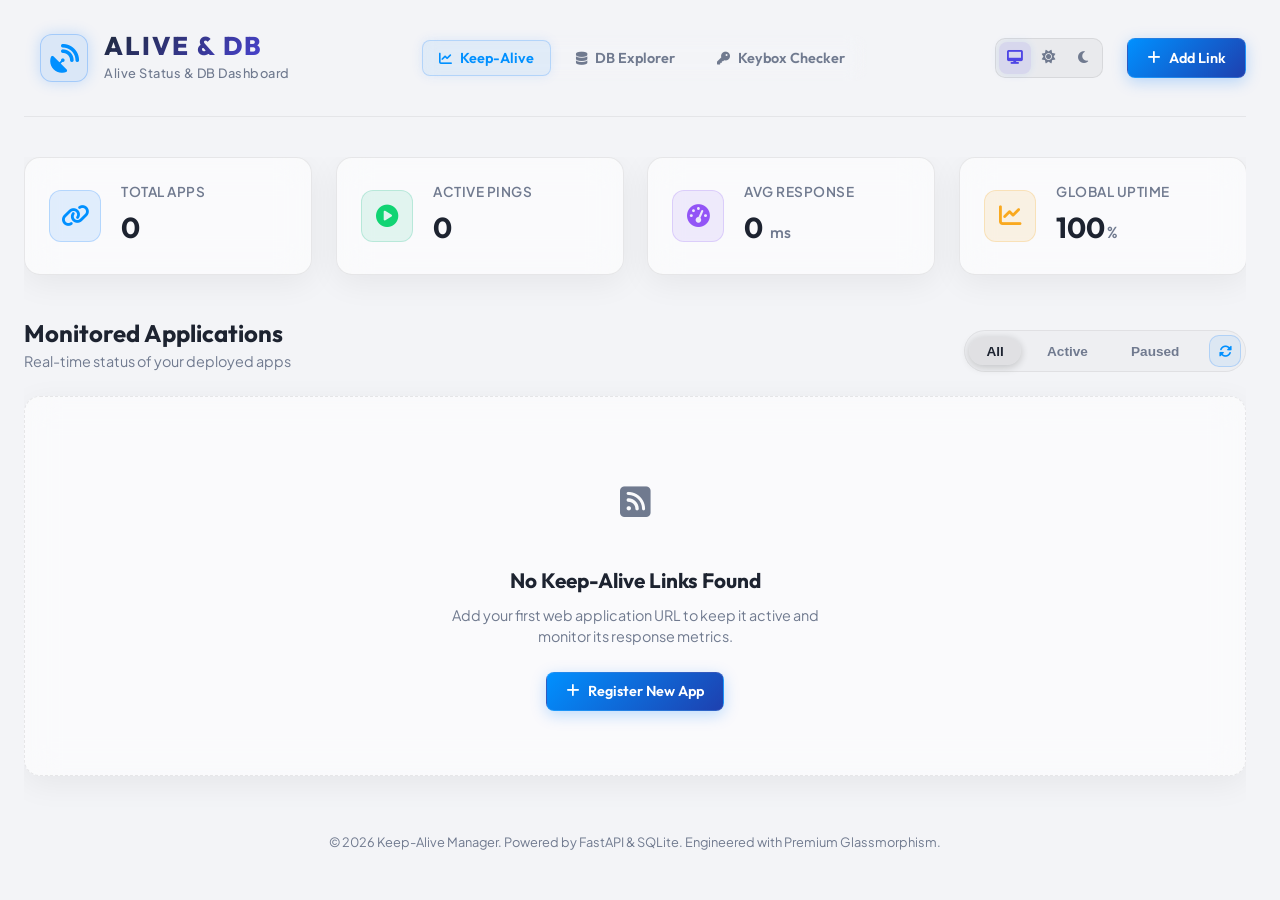
==== commit e20a5d43: "efefef1" ====
--- a/static/index.html
+++ b/static/index.html
@@ -290,15 +290,16 @@
                         <!-- Top Explorer Bar -->
                         <header class="explorer-header">
                             <div class="breadcrumb">
-                            <button id="btn-toggle-sidebar" class="btn-icon btn-sidebar-toggle" title="Toggle Sidebar" type="button">
-                                <i class="fa-solid fa-bars"></i>
-                            </button>
-                            <span class="bc-home">Cluster</span>
-                            <span class="bc-sep">/</span>
-                            <span id="bc-db" class="bc-active">-</span>
-                            <span class="bc-sep">/</span>
-                            <span id="bc-coll" class="bc-active">-</span>
-                        </div>
+                                <button id="btn-toggle-sidebar" class="btn-icon btn-sidebar-toggle"
+                                    title="Toggle Sidebar" type="button">
+                                    <i class="fa-solid fa-bars"></i>
+                                </button>
+                                <span class="bc-home">Cluster</span>
+                                <span class="bc-sep">/</span>
+                                <span id="bc-db" class="bc-active">-</span>
+                                <span class="bc-sep">/</span>
+                                <span id="bc-coll" class="bc-active">-</span>
+                            </div>
                             <div class="header-actions">
                                 <button id="btn-add-doc" class="btn btn-success" disabled type="button">
                                     <i class="fa-solid fa-plus"></i> Add Document
@@ -410,94 +411,184 @@
             </div>
         </div>
 
-    <!-- Keybox Checker Tab Content -->
-    <div id="keybox-tab-content" class="tab-content" style="display: none;">
-        <div class="keybox-dashboard">
-            <!-- Left Column: Verification Portal -->
-            <div class="keybox-portal-panel glass-panel verifier-card">
-                <div class="panel-header">
-                    <div class="header-title-wrap">
-                        <h2><i class="fa-solid fa-shield-halved"></i> Keybox Attestation Verifier</h2>
-                        <p>Verify Android Attestation keys and check real-time Google revocation status</p>
-                    </div>
-                </div>
-
-                <!-- Input Method Selector Switcher -->
-                <div class="input-method-selector">
-                    <button type="button" class="method-btn active" data-method="upload">
-                        <i class="fa-solid fa-file-arrow-up"></i> File Upload
-                    </button>
-                    <button type="button" class="method-btn" data-method="paste">
-                        <i class="fa-solid fa-code"></i> Paste XML Code
-                    </button>
-                </div>
-
-                <div class="portal-body">
-                    <!-- Method 1: File Upload Container -->
-                    <div id="method-upload-container" class="method-container active">
-                        <div id="keybox-dropzone" class="dropzone-area">
-                            <div class="dropzone-glow"></div>
-                            <div class="dropzone-content">
-                                <div class="dropzone-icon">
-                                    <i class="fa-solid fa-cloud-arrow-up"></i>
-                                </div>
-                                <h3>Drag & Drop keybox.xml</h3>
-                                <p>or click to browse your local files</p>
-                                <div id="selected-file-info" class="selected-file-info hidden">
-                                    <i class="fa-solid fa-file-code"></i>
-                                    <span id="selected-file-name">filename.xml</span>
-                                </div>
-                            </div>
-                            <input type="file" id="keybox-file-input" accept=".xml" style="display: none;">
-                        </div>
-                    </div>
-
-                    <!-- Method 2: Raw XML Editor Paste Container -->
-                    <div id="method-paste-container" class="method-container" style="display: none;">
-                        <div class="code-editor-box">
-                            <div class="editor-header-bar">
-                                <span class="lang-badge">XML</span>
-                                <span class="editor-status-indicator" id="xml-editor-status">Ready</span>
-                            </div>
-                            <textarea id="keybox-xml-paste" placeholder="Paste your <AndroidAttestation> xml block here..." spellcheck="false"></textarea>
-                        </div>
-                    </div>
-
-                    <!-- Action Buttons -->
-                    <div class="portal-actions">
-                        <button id="btn-reset-keybox" class="btn btn-outline" type="button">
-                            <i class="fa-solid fa-rotate-left"></i> Reset
+        <!-- Keybox Checker Tab Content -->
+        <div id="keybox-tab-content" class="tab-content" style="display: none;">
+            <div class="keybox-dashboard">
+                <!-- Left Column: Verification Portal -->
+                <div class="keybox-portal-panel glass-panel verifier-card">
+                    <div class="panel-header">
+                        <div class="header-title-wrap">
+                            <h2><i class="fa-solid fa-shield-halved"></i> Keybox Attestation Verifier</h2>
+                            <p>Verify Android Attestation keys and check real-time Google revocation status</p>
+                        </div>
+                    </div>
+
+                    <!-- Input Method Selector Switcher -->
+                    <div class="input-method-selector">
+                        <button type="button" class="method-btn active" data-method="upload">
+                            <i class="fa-solid fa-file-arrow-up"></i> File Upload
                         </button>
-                        <button id="btn-verify-keybox" class="btn btn-primary" type="button">
-                            <i class="fa-solid fa-circle-check"></i> Verify Keybox
+                        <button type="button" class="method-btn" data-method="paste">
+                            <i class="fa-solid fa-code"></i> Paste XML Code
                         </button>
                     </div>
 
-                </div>
-            </div>
-
-            <!-- Right Column: Stored Active Pool -->
-            <div class="keybox-pool-panel glass-panel">
-                <div class="panel-header">
-                    <div class="header-title-wrap">
-                        <h2 style="display: flex; align-items: center; gap: 10px;">
-                            <i class="fa-solid fa-key" style="color: var(--primary);"></i> Active Keybox Pool
-                            <span class="pool-count-badge" id="val-pool-count">0</span>
-                        </h2>
-                        <p>Currently valid keyboxes stored in the database</p>
-                    </div>
-                    <button id="btn-refresh-pool" class="icon-btn-refresh" title="Refresh Pool" type="button">
-                        <i class="fa-solid fa-rotate"></i>
-                    </button>
-                </div>
-
-                <!-- Redesigned Pool Grid Container -->
-                <div id="pool-grid-container" class="pool-grid">
-                    <!-- Cards will be injected here by JS -->
-                </div>
-            </div>
-        </div>
-    </div>
+                    <div class="portal-body">
+                        <!-- Method 1: File Upload Container -->
+                        <div id="method-upload-container" class="method-container active">
+                            <div id="keybox-dropzone" class="dropzone-area">
+                                <div class="dropzone-glow"></div>
+                                <div class="dropzone-content">
+                                    <div class="dropzone-icon">
+                                        <i class="fa-solid fa-cloud-arrow-up"></i>
+                                    </div>
+                                    <h3>Drag & Drop keybox.xml</h3>
+                                    <p>or click to browse your local files</p>
+                                    <div id="selected-file-info" class="selected-file-info hidden">
+                                        <i class="fa-solid fa-file-code"></i>
+                                        <span id="selected-file-name">filename.xml</span>
+                                    </div>
+                                </div>
+                                <input type="file" id="keybox-file-input" accept=".xml" style="display: none;">
+                            </div>
+                        </div>
+
+                        <!-- Method 2: Raw XML Editor Paste Container -->
+                        <div id="method-paste-container" class="method-container" style="display: none;">
+                            <div class="code-editor-box">
+                                <div class="editor-header-bar">
+                                    <span class="lang-badge">XML</span>
+                                    <span class="editor-status-indicator" id="xml-editor-status">Ready</span>
+                                </div>
+                                <textarea id="keybox-xml-paste"
+                                    placeholder="Paste your <AndroidAttestation> xml block here..."
+                                    spellcheck="false"></textarea>
+                            </div>
+                        </div>
+
+                        <!-- Action Buttons -->
+                        <div class="portal-actions">
+                            <button id="btn-reset-keybox" class="btn btn-outline" type="button">
+                                <i class="fa-solid fa-rotate-left"></i> Reset
+                            </button>
+                            <button id="btn-verify-keybox" class="btn btn-primary" type="button">
+                                <i class="fa-solid fa-circle-check"></i> Verify Keybox
+                            </button>
+                        </div>
+
+                    </div>
+                </div>
+
+                <!-- Right Column: Stored Active Pool -->
+                <div class="keybox-pool-panel glass-panel">
+                    <div class="panel-header">
+                        <div class="header-title-wrap">
+                            <h2 style="display: flex; align-items: center; gap: 10px;">
+                                <i class="fa-solid fa-key" style="color: var(--primary);"></i> Active Keybox Pool
+                                <span class="pool-count-badge" id="val-pool-count">0</span>
+                            </h2>
+                            <p>Recent keyboxes stored in database (Max 20, Valid on top)</p>
+                        </div>
+                        <div style="display: flex; align-items: center; gap: 8px;">
+                            <button id="btn-open-scraper-modal" class="btn btn-telegram-launcher" type="button"
+                                title="Open Telegram Scraper Floating Window">
+                                <i class="fa-brands fa-telegram"></i> Telegram Scraper
+                                <span class="launcher-badge" id="launcher-channels-badge">0</span>
+                            </button>
+                            <button id="btn-refresh-pool" class="icon-btn-refresh" title="Refresh Pool" type="button">
+                                <i class="fa-solid fa-rotate"></i>
+                            </button>
+                        </div>
+                    </div>
+
+                    <!-- Redesigned Pool Grid Container -->
+                    <div id="pool-grid-container" class="pool-grid">
+                        <!-- Cards will be injected here by JS -->
+                    </div>
+                </div>
+            </div>
+        </div>
+
+        <!-- Telegram Keybox Scraper Floating Window Modal -->
+        <div id="telegram-scraper-modal" class="modal-overlay scraper-floating-modal">
+            <div class="modal-content glass-panel scraper-modal-window popup-anim">
+                <!-- Scraper Header Bar (Minimal) -->
+                <div class="scraper-modal-header">
+                    <div class="scraper-title-group">
+                        <div class="telegram-icon-badge">
+                            <i class="fa-brands fa-telegram"></i>
+                        </div>
+                        <div>
+                            <h2 class="scraper-title">Telegram Keybox Scraper</h2>
+                            <p class="scraper-subtitle">Monitor Telegram channels for live Android Keybox XMLs &
+                                automatically validate keyboxes</p>
+                        </div>
+                    </div>
+                    <button class="close-btn" id="btn-close-scraper-modal" type="button"
+                        aria-label="Close Modal">&times;</button>
+                </div>
+
+                <!-- Scraper Modal Body -->
+                <div class="scraper-modal-body">
+                    <!-- Modern Channel Add & Global Actions Bar -->
+                    <div class="scraper-control-toolbar">
+                        <div class="scraper-add-bar">
+                            <i class="fa-solid fa-at input-at-icon"></i>
+                            <input type="text" id="scraper-add-channel-input" class="modern-scraper-input"
+                                placeholder="Enter Telegram channel (e.g. @blacktapecollection or @channel:100)" />
+                            <button id="btn-add-scraper-channel" class="btn-add-channel-action" type="button">
+                                <i class="fa-solid fa-plus"></i> Add Channel
+                            </button>
+                        </div>
+
+                        <div class="scraper-global-actions">
+                            <button id="btn-save-scraper-config" class="btn-save-channels" type="button"
+                                title="Save channels configuration">
+                                <i class="fa-solid fa-floppy-disk"></i> Save
+                            </button>
+                            <button id="btn-run-keybox-scraper" class="btn-scrape-run" type="button">
+                                <i class="fa-solid fa-bolt"></i> Scrape All Channels
+                            </button>
+                        </div>
+                    </div>
+
+                    <!-- Configured Channels Grid (Each channel has live counters) -->
+                    <div class="scraper-channels-section" style="margin-top: 16px;">
+                        <div
+                            style="display: flex; align-items: center; justify-content: space-between; margin-bottom: 10px;">
+                            <h3
+                                style="font-size: 0.95rem; font-weight: 600; color: var(--text-main, #fff); margin: 0; display: flex; align-items: center; gap: 8px;">
+                                <i class="fa-solid fa-tower-cell" style="color: #0088cc;"></i> Channels Monitored (<span
+                                    id="channel-list-count">0</span>)
+                            </h3>
+                        </div>
+
+                        <div id="scraper-channels-grid" class="scraper-channels-grid">
+                            <!-- Dynamic channel cards injected via JS -->
+                        </div>
+                    </div>
+
+                    <!-- Scraper Activity Logs Section -->
+                    <div class="scraper-log-section" style="margin-top: 16px;">
+                        <div style="display: flex; align-items: center; justify-content: space-between; margin-bottom: 8px;">
+                            <h3 style="font-size: 0.9rem; font-weight: 600; color: var(--text-main, #fff); margin: 0; display: flex; align-items: center; gap: 8px;">
+                                <i class="fa-solid fa-terminal" style="color: #0088cc;"></i> Scraper Activity Log
+                            </h3>
+                            <button id="btn-clear-scraper-logs" class="btn-clear-logs" type="button" title="Clear activity logs">
+                                <i class="fa-solid fa-trash-can"></i> Clear Log
+                            </button>
+                        </div>
+                        <div id="scraper-log-console" class="scraper-log-console">
+                            <div id="scraper-log-list" class="log-entries-list">
+                                <div class="log-entry info"><span class="log-tag info">INFO</span> Ready to scrape. Click 'Scrape All Channels' or wait for scheduled run.</div>
+                            </div>
+                        </div>
+                    </div>
+
+
+                </div>
+            </div>
+        </div>
     </div>
 
     <!-- Modal Form (Add / Edit Target) -->
@@ -537,10 +628,12 @@
                         <input type="number" id="target-order" name="order" min="1" required
                             placeholder="e.g., 1, 2, 3">
                         <div class="number-spinner-btns">
-                            <button type="button" class="spinner-btn spinner-up" onclick="document.getElementById('target-order').stepUp();" title="Increase Index">
+                            <button type="button" class="spinner-btn spinner-up"
+                                onclick="document.getElementById('target-order').stepUp();" title="Increase Index">
                                 <i class="fa-solid fa-chevron-up"></i>
                             </button>
-                            <button type="button" class="spinner-btn spinner-down" onclick="document.getElementById('target-order').stepDown();" title="Decrease Index">
+                            <button type="button" class="spinner-btn spinner-down"
+                                onclick="document.getElementById('target-order').stepDown();" title="Decrease Index">
                                 <i class="fa-solid fa-chevron-down"></i>
                             </button>
                         </div>
@@ -673,12 +766,17 @@
 
     <!-- Keybox Result Modal Popup -->
     <div class="modal-overlay" id="keybox-result-modal">
-        <div class="modal-content glass-panel popup-anim" style="max-width: 600px; width: 90%; max-height: 80vh; display: flex; flex-direction: column; padding: 0; overflow: hidden; border: 1px solid var(--border-color); box-shadow: var(--shadow-lg);">
-            <div class="modal-header" style="padding: 14px 20px; border-bottom: 1px solid var(--border-color); flex-shrink: 0; display: flex; justify-content: space-between; align-items: center;">
-                <h2 style="margin: 0; font-size: 16px; color: var(--text-main); display: flex; align-items: center; gap: 8px;">
-                    <i class="fa-solid fa-square-poll-horizontal" style="color: var(--primary);"></i> Keybox Check Details
+        <div class="modal-content glass-panel popup-anim"
+            style="max-width: 600px; width: 90%; max-height: 80vh; display: flex; flex-direction: column; padding: 0; overflow: hidden; border: 1px solid var(--border-color); box-shadow: var(--shadow-lg);">
+            <div class="modal-header"
+                style="padding: 14px 20px; border-bottom: 1px solid var(--border-color); flex-shrink: 0; display: flex; justify-content: space-between; align-items: center;">
+                <h2
+                    style="margin: 0; font-size: 16px; color: var(--text-main); display: flex; align-items: center; gap: 8px;">
+                    <i class="fa-solid fa-square-poll-horizontal" style="color: var(--primary);"></i> Keybox Check
+                    Details
                 </h2>
-                <button class="close-btn" onclick="window.closeKeyboxResultModal()" aria-label="Close Modal" style="font-size: 20px; background: transparent; border: none; color: var(--text-muted); cursor: pointer; transition: color var(--transition-fast) ease;">&times;</button>
+                <button class="close-btn" onclick="window.closeKeyboxResultModal()" aria-label="Close Modal"
+                    style="font-size: 20px; background: transparent; border: none; color: var(--text-muted); cursor: pointer; transition: color var(--transition-fast) ease;">&times;</button>
             </div>
             <div class="modal-body-scroll" style="padding: 16px 20px; overflow-y: auto; flex-grow: 1;">
                 <div id="keybox-result-container">
--- a/static/css/styles.css
+++ b/static/css/styles.css
@@ -4369,4 +4369,866 @@
 .cert-chain-body .serial {
   font-family: var(--font-mono);
   font-size: 10px;
+}
+
+/* ==========================================
+   ONE-PAGE PC LAYOUT & TELEGRAM SCRAPER STYLES
+   ========================================== */
+
+@media (min-width: 992px) {
+  body {
+    height: 100vh;
+    overflow: hidden;
+  }
+
+  .app-container {
+    height: 100vh;
+    display: flex;
+    flex-direction: column;
+    overflow: hidden;
+  }
+
+  .tab-content:not([style*="display: none"]) {
+    display: flex !important;
+    flex-direction: column;
+    flex: 1;
+    overflow: hidden;
+  }
+
+  .keybox-tab-wrapper {
+    height: calc(100vh - 80px);
+    display: flex;
+    flex-direction: column;
+    gap: 16px;
+    padding: 16px 24px;
+    overflow: hidden;
+  }
+
+  .keybox-dashboard-grid {
+    flex: 1;
+    display: grid;
+    grid-template-columns: 1fr 1fr;
+    gap: 16px;
+    min-height: 0;
+  }
+
+  .verifier-card,
+  .keybox-pool-panel {
+    height: 100%;
+    display: flex;
+    flex-direction: column;
+    min-height: 0;
+  }
+
+  .pool-grid {
+    flex: 1;
+    overflow-y: auto;
+    padding-right: 4px;
+  }
+}
+
+/* Telegram Scraper Launcher Button */
+.btn-telegram-launcher {
+  background: linear-gradient(135deg, rgba(0, 136, 204, 0.2), rgba(0, 85, 136, 0.3));
+  color: #0088cc;
+  border: 1px solid rgba(0, 136, 204, 0.4);
+  padding: 6px 14px;
+  border-radius: 20px;
+  font-size: 0.82rem;
+  font-weight: 600;
+  cursor: pointer;
+  display: flex;
+  align-items: center;
+  gap: 8px;
+  transition: all 0.25s ease;
+}
+
+.btn-telegram-launcher:hover {
+  background: linear-gradient(135deg, #0088cc, #005588);
+  color: #ffffff;
+  border-color: #0088cc;
+  box-shadow: 0 4px 16px rgba(0, 136, 204, 0.4);
+  transform: translateY(-1px);
+}
+
+.launcher-badge {
+  background: rgba(0, 136, 204, 0.3);
+  color: #fff;
+  padding: 1px 7px;
+  border-radius: 10px;
+  font-size: 0.75rem;
+  font-weight: 700;
+}
+
+.btn-telegram-launcher:hover .launcher-badge {
+  background: rgba(255, 255, 255, 0.25);
+}
+
+/* Scraper Floating Modal Window */
+.scraper-floating-modal {
+  display: none;
+  position: fixed;
+  top: 0;
+  left: 0;
+  width: 100vw;
+  height: 100vh;
+  background: rgba(8, 10, 18, 0.75);
+  backdrop-filter: blur(12px);
+  -webkit-backdrop-filter: blur(12px);
+  z-index: 9999;
+  align-items: center;
+  justify-content: center;
+  padding: 20px;
+}
+
+.scraper-floating-modal.active {
+  display: flex;
+}
+
+.scraper-modal-window {
+  width: 92%;
+  max-width: 1050px;
+  max-height: 88vh;
+  background: rgba(16, 20, 32, 0.85);
+  border: 1px solid rgba(0, 136, 204, 0.3);
+  border-radius: 20px;
+  box-shadow: 0 20px 60px rgba(0, 0, 0, 0.5), 0 0 30px rgba(0, 136, 204, 0.15);
+  display: flex;
+  flex-direction: column;
+  overflow: hidden;
+}
+
+.scraper-modal-header {
+  padding: 18px 24px;
+  border-bottom: 1px solid rgba(255, 255, 255, 0.08);
+  display: flex;
+  align-items: center;
+  justify-content: space-between;
+  gap: 16px;
+  background: rgba(0, 0, 0, 0.2);
+}
+
+.scraper-modal-body {
+  padding: 20px 24px;
+  flex: 1;
+  overflow-y: auto;
+  display: flex;
+  flex-direction: column;
+  gap: 16px;
+}
+
+/* Telegram Scraper Glassmorphic Card */
+.telegram-scraper-card {
+  border-radius: 16px;
+  padding: 16px 20px;
+  background: var(--glass-bg, rgba(18, 20, 32, 0.55));
+  backdrop-filter: blur(16px);
+  -webkit-backdrop-filter: blur(16px);
+  border: 1px solid var(--glass-border, rgba(255, 255, 255, 0.08));
+  box-shadow: 0 8px 32px rgba(0, 0, 0, 0.25);
+  display: flex;
+  flex-direction: column;
+  gap: 12px;
+  transition: all 0.3s ease;
+}
+
+.telegram-scraper-card:hover {
+  border-color: rgba(0, 136, 204, 0.35);
+  box-shadow: 0 12px 40px rgba(0, 136, 204, 0.15);
+}
+
+.scraper-header-bar {
+  display: flex;
+  align-items: center;
+  justify-content: space-between;
+  gap: 16px;
+  flex-wrap: wrap;
+}
+
+.scraper-title-group {
+  display: flex;
+  align-items: center;
+  gap: 12px;
+}
+
+.telegram-icon-badge {
+  width: 42px;
+  height: 42px;
+  border-radius: 12px;
+  background: linear-gradient(135deg, #0088cc, #005588);
+  display: flex;
+  align-items: center;
+  justify-content: center;
+  font-size: 1.3rem;
+  color: #fff;
+  box-shadow: 0 4px 14px rgba(0, 136, 204, 0.4);
+}
+
+.scraper-title {
+  font-size: 1.1rem;
+  font-weight: 700;
+  color: var(--text-main, #ffffff);
+  margin: 0;
+}
+
+.scraper-subtitle {
+  font-size: 0.8rem;
+  color: var(--text-muted, rgba(255, 255, 255, 0.6));
+  margin: 0;
+}
+
+.scraper-stats-row {
+  display: flex;
+  gap: 10px;
+  flex-wrap: wrap;
+}
+
+.scraper-stat-pill {
+  display: flex;
+  align-items: center;
+  gap: 6px;
+  padding: 6px 14px;
+  border-radius: 20px;
+  background: rgba(255, 255, 255, 0.05);
+  border: 1px solid rgba(255, 255, 255, 0.08);
+  font-size: 0.8rem;
+}
+
+.scraper-stat-pill .stat-num {
+  font-weight: 800;
+  font-size: 0.95rem;
+  color: var(--text-main, #fff);
+}
+
+.scraper-stat-pill .stat-lbl {
+  font-size: 0.72rem;
+  opacity: 0.75;
+}
+
+.scraper-stat-pill.valid {
+  background: rgba(46, 213, 115, 0.1);
+  border-color: rgba(46, 213, 115, 0.25);
+}
+
+.scraper-stat-pill.valid .stat-num {
+  color: #2ed573;
+}
+
+.scraper-stat-pill.saved {
+  background: rgba(30, 144, 255, 0.1);
+  border-color: rgba(30, 144, 255, 0.25);
+}
+
+.scraper-stat-pill.saved .stat-num {
+  color: #1e90ff;
+}
+
+.scraper-stat-pill.revoked {
+  background: rgba(255, 71, 87, 0.1);
+  border-color: rgba(255, 71, 87, 0.25);
+}
+
+.scraper-stat-pill.revoked .stat-num {
+  color: #ff4757;
+}
+
+/* Modern Scraper Control Toolbar & Channel Add Bar */
+.scraper-control-toolbar {
+  display: flex;
+  gap: 12px;
+  align-items: center;
+  justify-content: space-between;
+  flex-wrap: wrap;
+}
+
+.scraper-add-bar {
+  flex: 1;
+  min-width: 320px;
+  display: flex;
+  align-items: center;
+  background: rgba(0, 0, 0, 0.22);
+  border: 1px solid rgba(255, 255, 255, 0.12);
+  border-radius: 12px;
+  padding: 4px 6px 4px 14px;
+  transition: all 0.25s ease;
+}
+
+.scraper-add-bar:focus-within {
+  border-color: #0088cc;
+  box-shadow: 0 0 0 3px rgba(0, 136, 204, 0.25);
+  background: rgba(0, 0, 0, 0.35);
+}
+
+.input-at-icon {
+  color: #0088cc;
+  font-size: 1rem;
+  margin-right: 8px;
+}
+
+.modern-scraper-input {
+  flex: 1;
+  background: transparent;
+  border: none;
+  outline: none;
+  color: var(--text-main, #ffffff);
+  font-size: 0.88rem;
+  font-family: inherit;
+  padding: 8px 0;
+}
+
+.btn-add-channel-action {
+  background: linear-gradient(135deg, #0088cc, #0066a1);
+  color: #ffffff;
+  border: none;
+  padding: 8px 16px;
+  border-radius: 9px;
+  font-weight: 700;
+  font-size: 0.83rem;
+  cursor: pointer;
+  display: flex;
+  align-items: center;
+  gap: 6px;
+  transition: all 0.2s ease;
+  box-shadow: 0 2px 10px rgba(0, 136, 204, 0.35);
+  white-space: nowrap;
+}
+
+.btn-add-channel-action:hover {
+  background: linear-gradient(135deg, #0099ee, #0077b6);
+  transform: translateY(-1px);
+  box-shadow: 0 4px 14px rgba(0, 136, 204, 0.5);
+}
+
+.scraper-global-actions {
+  display: flex;
+  gap: 8px;
+  align-items: center;
+}
+
+.btn-save-channels {
+  background: rgba(255, 255, 255, 0.06);
+  color: var(--text-main, #ffffff);
+  border: 1px solid rgba(255, 255, 255, 0.12);
+  padding: 9px 16px;
+  border-radius: 12px;
+  font-weight: 600;
+  font-size: 0.85rem;
+  cursor: pointer;
+  transition: all 0.2s ease;
+  display: flex;
+  align-items: center;
+  gap: 6px;
+}
+
+.btn-save-channels:hover {
+  background: rgba(255, 255, 255, 0.12);
+}
+
+.btn-scrape-run {
+  background: linear-gradient(135deg, #0088cc, #005588);
+  color: #ffffff;
+  border: none;
+  padding: 9px 18px;
+  border-radius: 12px;
+  font-weight: 700;
+  font-size: 0.86rem;
+  cursor: pointer;
+  box-shadow: 0 4px 15px rgba(0, 136, 204, 0.35);
+  transition: all 0.2s ease;
+  display: flex;
+  align-items: center;
+  gap: 6px;
+}
+
+.btn-scrape-run:hover {
+  transform: translateY(-1px);
+  box-shadow: 0 6px 20px rgba(0, 136, 204, 0.5);
+}
+
+.scraper-presets-row {
+  display: flex;
+  align-items: center;
+  gap: 8px;
+  flex-wrap: wrap;
+  margin-top: 6px;
+}
+
+.presets-label {
+  font-size: 0.76rem;
+  color: var(--text-muted, rgba(255, 255, 255, 0.55));
+  font-weight: 600;
+  display: flex;
+  align-items: center;
+  gap: 4px;
+}
+
+.quick-chip-btn {
+  background: rgba(0, 136, 204, 0.12);
+  color: #0088cc;
+  border: 1px solid rgba(0, 136, 204, 0.25);
+  padding: 4px 11px;
+  border-radius: 14px;
+  font-size: 0.75rem;
+  font-weight: 600;
+  cursor: pointer;
+  transition: all 0.2s ease;
+  white-space: nowrap;
+}
+
+.quick-chip-btn:hover {
+  background: #0088cc;
+  color: #fff;
+}
+
+
+
+/* Multi-Channel Scraper Grid & Live Counters */
+.scraper-channels-grid {
+  display: grid;
+  grid-template-columns: repeat(auto-fill, minmax(310px, 1fr));
+  gap: 14px;
+}
+
+.channel-card {
+  background: rgba(0, 0, 0, 0.25);
+  border: 1px solid rgba(255, 255, 255, 0.08);
+  border-radius: 12px;
+  padding: 14px 16px;
+  display: flex;
+  flex-direction: column;
+  gap: 12px;
+  transition: all 0.25s ease;
+  position: relative;
+}
+
+.channel-card:hover {
+  border-color: rgba(0, 136, 204, 0.35);
+  background: rgba(0, 0, 0, 0.35);
+  box-shadow: 0 6px 24px rgba(0, 0, 0, 0.25);
+}
+
+.channel-card.is-scraping {
+  border-color: #0088cc;
+  box-shadow: 0 0 16px rgba(0, 136, 204, 0.3);
+  background: rgba(0, 136, 204, 0.05);
+}
+
+.channel-card-header {
+  display: flex;
+  align-items: center;
+  justify-content: space-between;
+  gap: 10px;
+}
+
+.channel-handle-wrap {
+  display: flex;
+  align-items: center;
+  gap: 10px;
+}
+
+.channel-icon {
+  width: 34px;
+  height: 34px;
+  border-radius: 10px;
+  background: rgba(0, 136, 204, 0.15);
+  border: 1px solid rgba(0, 136, 204, 0.25);
+  color: #0088cc;
+  display: flex;
+  align-items: center;
+  justify-content: center;
+  font-size: 1.05rem;
+}
+
+.channel-handle {
+  font-weight: 700;
+  font-size: 0.95rem;
+  color: var(--text-main, #ffffff);
+  text-decoration: none;
+  transition: color 0.2s ease;
+}
+
+.channel-handle:hover {
+  color: #0088cc;
+}
+
+.channel-status-badge {
+  font-size: 0.7rem;
+  padding: 3px 9px;
+  border-radius: 12px;
+  font-weight: 700;
+  text-transform: uppercase;
+  letter-spacing: 0.4px;
+  background: rgba(255, 255, 255, 0.08);
+  color: var(--text-muted, rgba(255, 255, 255, 0.6));
+}
+
+.channel-status-badge.scraping {
+  background: rgba(0, 136, 204, 0.25);
+  color: #0088cc;
+  border: 1px solid rgba(0, 136, 204, 0.4);
+}
+
+.channel-status-badge.completed {
+  background: rgba(46, 213, 115, 0.15);
+  color: #2ed573;
+  border: 1px solid rgba(46, 213, 115, 0.3);
+}
+
+.channel-status-badge.error {
+  background: rgba(255, 71, 87, 0.15);
+  color: #ff4757;
+  border: 1px solid rgba(255, 71, 87, 0.3);
+}
+
+.channel-actions {
+  display: flex;
+  align-items: center;
+  gap: 6px;
+}
+
+.btn-icon-subtle {
+  background: rgba(255, 255, 255, 0.05);
+  border: 1px solid rgba(255, 255, 255, 0.1);
+  color: var(--text-muted, rgba(255, 255, 255, 0.7));
+  width: 30px;
+  height: 30px;
+  border-radius: 8px;
+  display: flex;
+  align-items: center;
+  justify-content: center;
+  cursor: pointer;
+  font-size: 0.78rem;
+  transition: all 0.2s ease;
+}
+
+.btn-icon-subtle:hover {
+  background: rgba(255, 71, 87, 0.2);
+  color: #ff4757;
+  border-color: rgba(255, 71, 87, 0.4);
+}
+
+.btn-icon-scrape {
+  background: rgba(0, 136, 204, 0.15);
+  border: 1px solid rgba(0, 136, 204, 0.3);
+  color: #0088cc;
+  width: 30px;
+  height: 30px;
+  border-radius: 8px;
+  display: flex;
+  align-items: center;
+  justify-content: center;
+  cursor: pointer;
+  font-size: 0.78rem;
+  transition: all 0.2s ease;
+}
+
+.btn-icon-scrape:hover {
+  background: #0088cc;
+  color: #ffffff;
+  box-shadow: 0 2px 10px rgba(0, 136, 204, 0.4);
+}
+
+.channel-counters-grid {
+  display: grid;
+  grid-template-columns: repeat(4, 1fr);
+  gap: 6px;
+  background: rgba(0, 0, 0, 0.22);
+  padding: 8px 10px;
+  border-radius: 10px;
+  border: 1px solid rgba(255, 255, 255, 0.04);
+}
+
+.counter-box {
+  display: flex;
+  flex-direction: column;
+  align-items: center;
+  text-align: center;
+}
+
+.counter-val {
+  font-weight: 800;
+  font-size: 1rem;
+  color: var(--text-main, #ffffff);
+  line-height: 1.25;
+}
+
+.counter-val.valid {
+  color: #2ed573;
+}
+
+.counter-val.saved {
+  color: #1e90ff;
+}
+
+.counter-val.revoked {
+  color: #ff4757;
+}
+
+.counter-lbl {
+  font-size: 0.68rem;
+  color: var(--text-muted, rgba(255, 255, 255, 0.55));
+  margin-top: 2px;
+  white-space: nowrap;
+}
+
+.channel-empty-state {
+  grid-column: 1 / -1;
+  text-align: center;
+  padding: 30px 20px;
+  background: rgba(0, 0, 0, 0.18);
+  border: 1px dashed rgba(255, 255, 255, 0.12);
+  border-radius: 14px;
+  color: var(--text-muted, rgba(255, 255, 255, 0.6));
+  font-size: 0.88rem;
+}
+
+.channel-limit-bar {
+  display: flex;
+  align-items: center;
+  justify-content: space-between;
+  padding: 5px 10px;
+  background: rgba(0, 0, 0, 0.22);
+  border: 1px solid rgba(255, 255, 255, 0.06);
+  border-radius: 8px;
+  font-size: 0.76rem;
+  color: var(--text-muted, rgba(255, 255, 255, 0.7));
+}
+
+.channel-limit-input {
+  width: 60px;
+  background: rgba(255, 255, 255, 0.08);
+  border: 1px solid rgba(255, 255, 255, 0.15);
+  color: #ffffff;
+  border-radius: 6px;
+  padding: 3px 6px;
+  font-size: 0.78rem;
+  text-align: center;
+  font-weight: 700;
+  outline: none;
+  transition: all 0.2s ease;
+}
+
+.channel-limit-input:focus {
+  border-color: #0088cc;
+  box-shadow: 0 0 0 2px rgba(0, 136, 204, 0.25);
+}
+
+/* ==========================================
+ * TELEGRAM SCRAPER - LIGHT THEME OVERRIDES
+ * ========================================== */
+html.light-theme .scraper-modal-window {
+  background: #ffffff;
+  border-color: rgba(0, 0, 0, 0.12);
+  box-shadow: 0 25px 70px rgba(0, 0, 0, 0.18), 0 0 30px rgba(0, 136, 204, 0.08);
+}
+
+html.light-theme .scraper-modal-header {
+  background: #f8fafc;
+  border-bottom-color: rgba(0, 0, 0, 0.08);
+}
+
+html.light-theme .scraper-title {
+  color: #0f172a;
+}
+
+html.light-theme .scraper-subtitle {
+  color: #64748b;
+}
+
+html.light-theme .scraper-stat-pill {
+  background: rgba(0, 0, 0, 0.04);
+  border-color: rgba(0, 0, 0, 0.08);
+}
+
+html.light-theme .scraper-stat-pill .stat-num {
+  color: #0f172a;
+}
+
+html.light-theme .scraper-stat-pill .stat-lbl {
+  color: #64748b;
+}
+
+html.light-theme .scraper-add-bar {
+  background: #f1f5f9;
+  border-color: rgba(0, 0, 0, 0.12);
+}
+
+html.light-theme .scraper-add-bar:focus-within {
+  background: #ffffff;
+  border-color: #0088cc;
+  box-shadow: 0 0 0 3px rgba(0, 136, 204, 0.18);
+}
+
+html.light-theme .modern-scraper-input {
+  color: #0f172a;
+}
+
+html.light-theme .modern-scraper-input::placeholder {
+  color: #94a3b8;
+}
+
+html.light-theme .btn-save-channels {
+  background: #f1f5f9;
+  color: #0f172a;
+  border-color: rgba(0, 0, 0, 0.12);
+}
+
+html.light-theme .btn-save-channels:hover {
+  background: #e2e8f0;
+}
+
+html.light-theme .quick-chip-btn {
+  background: rgba(0, 136, 204, 0.08);
+  color: #0077b6;
+  border-color: rgba(0, 136, 204, 0.25);
+}
+
+html.light-theme .quick-chip-btn:hover {
+  background: #0088cc;
+  color: #ffffff;
+}
+
+html.light-theme .channel-card {
+  background: #f8fafc;
+  border-color: rgba(0, 0, 0, 0.08);
+  box-shadow: 0 2px 10px rgba(0, 0, 0, 0.03);
+}
+
+html.light-theme .channel-card:hover {
+  background: #ffffff;
+  border-color: rgba(0, 136, 204, 0.4);
+  box-shadow: 0 8px 24px rgba(0, 0, 0, 0.08);
+}
+
+html.light-theme .channel-card.is-scraping {
+  background: rgba(0, 136, 204, 0.04);
+  border-color: #0088cc;
+}
+
+html.light-theme .channel-handle {
+  color: #0f172a;
+}
+
+html.light-theme .channel-status-badge {
+  background: rgba(0, 0, 0, 0.06);
+  color: #64748b;
+}
+
+html.light-theme .btn-icon-subtle {
+  background: rgba(0, 0, 0, 0.04);
+  border-color: rgba(0, 0, 0, 0.1);
+  color: #64748b;
+}
+
+html.light-theme .btn-icon-subtle:hover {
+  background: rgba(255, 71, 87, 0.12);
+  color: #ff4757;
+  border-color: rgba(255, 71, 87, 0.3);
+}
+
+html.light-theme .channel-counters-grid {
+  background: #f1f5f9;
+  border-color: rgba(0, 0, 0, 0.06);
+}
+
+html.light-theme .counter-val {
+  color: #0f172a;
+}
+
+html.light-theme .counter-lbl {
+  color: #64748b;
+}
+
+html.light-theme .channel-limit-bar {
+  background: #f1f5f9;
+  border-color: rgba(0, 0, 0, 0.06);
+  color: #64748b;
+}
+
+html.light-theme .channel-limit-input {
+  background: #ffffff;
+  border-color: rgba(0, 0, 0, 0.18);
+  color: #0f172a;
+}
+
+html.light-theme .channel-limit-input:focus {
+  background: #ffffff;
+  border-color: #0088cc;
+  box-shadow: 0 0 0 2px rgba(0, 136, 204, 0.2);
+}
+
+html.light-theme .channel-empty-state {
+  background: #f8fafc;
+  border-color: rgba(0, 0, 0, 0.12);
+  color: #64748b;
+}
+
+/* Scraper Activity Log Console */
+.scraper-log-console {
+  background: rgba(0, 0, 0, 0.4);
+  border: 1px solid rgba(255, 255, 255, 0.1);
+  border-radius: 12px;
+  padding: 10px 14px;
+  max-height: 180px;
+  overflow-y: auto;
+  font-family: 'Consolas', 'Courier New', monospace;
+  font-size: 0.78rem;
+  line-height: 1.6;
+  box-shadow: inset 0 2px 8px rgba(0, 0, 0, 0.4);
+}
+
+html.light-theme .scraper-log-console {
+  background: #f8fafc;
+  border-color: rgba(0, 0, 0, 0.12);
+  color: #1e293b;
+  box-shadow: inset 0 2px 6px rgba(0, 0, 0, 0.05);
+}
+
+.log-entries-list {
+  display: flex;
+  flex-direction: column;
+  gap: 4px;
+}
+
+.log-entry {
+  word-break: break-word;
+  color: var(--text-main, #e2e8f0);
+}
+
+.log-entry.info { color: #38bdf8; }
+.log-entry.valid { color: #4ade80; font-weight: 600; }
+.log-entry.revoked { color: #f87171; font-weight: 600; }
+.log-entry.invalid { color: #fbbf24; }
+.log-entry.error { color: #f87171; }
+
+.log-entry .log-tag {
+  display: inline-block;
+  padding: 1px 6px;
+  border-radius: 4px;
+  font-size: 0.68rem;
+  font-weight: 700;
+  margin-right: 6px;
+  letter-spacing: 0.5px;
+}
+
+.log-tag.info { background: rgba(56, 189, 248, 0.2); color: #38bdf8; }
+.log-tag.valid { background: rgba(74, 222, 128, 0.2); color: #4ade80; }
+.log-tag.revoked { background: rgba(248, 113, 113, 0.2); color: #f87171; }
+.log-tag.invalid { background: rgba(251, 191, 36, 0.2); color: #fbbf24; }
+.log-tag.error { background: rgba(248, 113, 113, 0.2); color: #f87171; }
+
+.btn-clear-logs {
+  background: transparent;
+  border: none;
+  color: var(--text-muted, #94a3b8);
+  font-size: 0.75rem;
+  cursor: pointer;
+  display: flex;
+  align-items: center;
+  gap: 4px;
+  transition: color 0.2s ease;
+}
+
+.btn-clear-logs:hover {
+  color: #ff4757;
 }
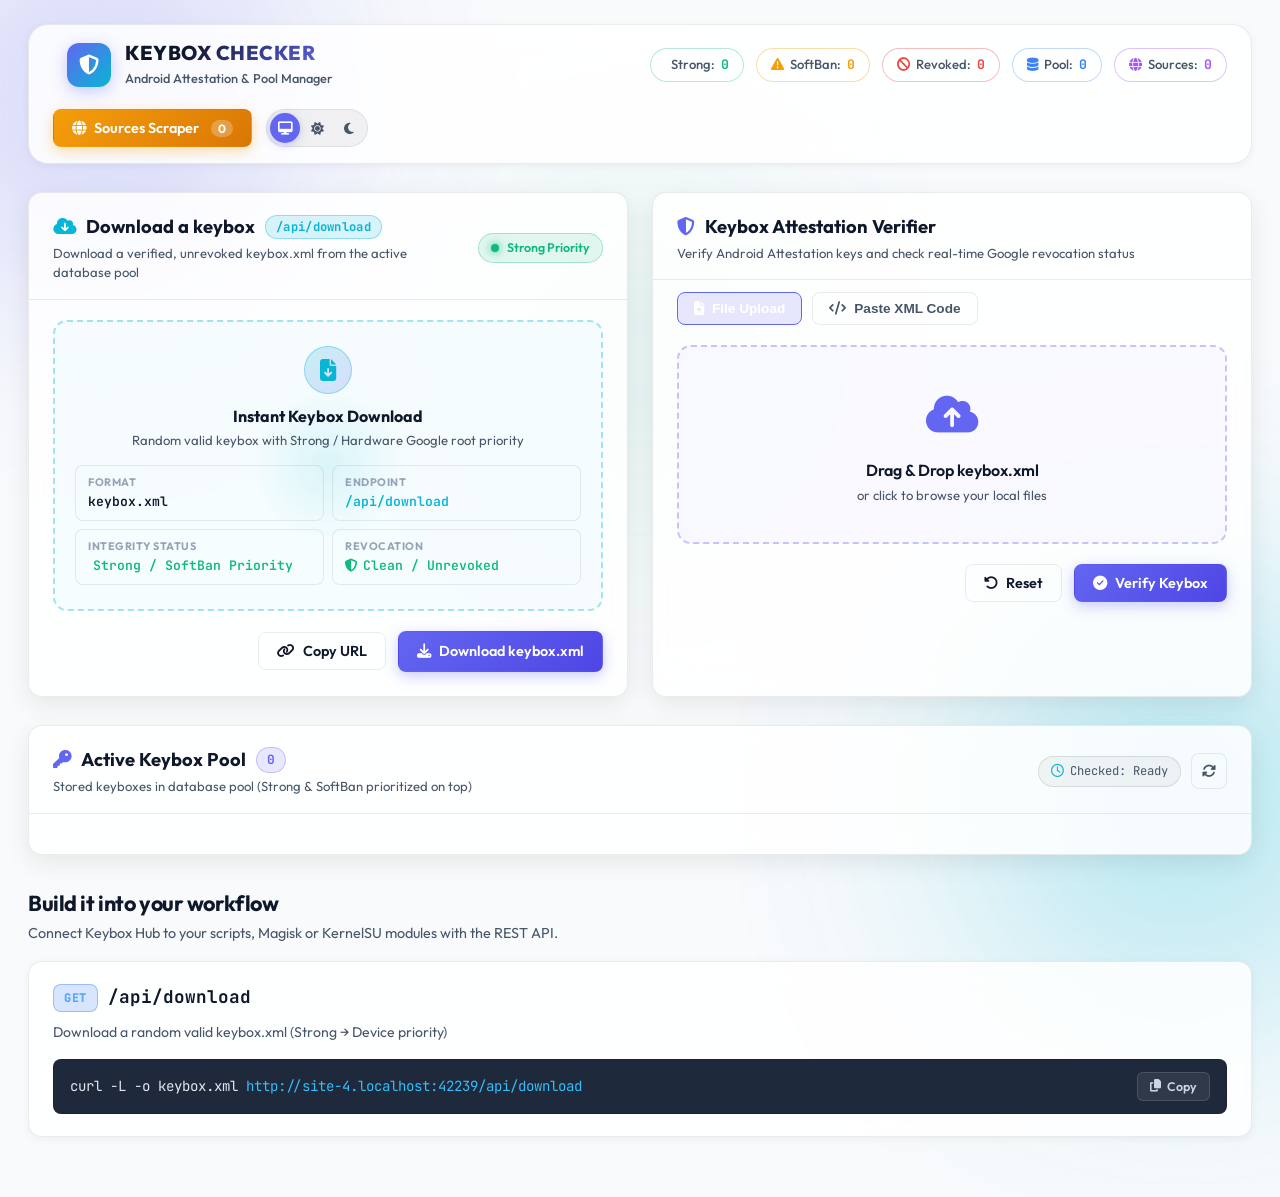
==== commit 8d6efa6c: "rir18:keybox" ====
--- a/static/index.html
+++ b/static/index.html
@@ -5,18 +5,19 @@
     <meta charset="UTF-8">
     <meta name="viewport" content="width=device-width, initial-scale=1.0">
     <meta name="description"
-        content="Stunning modern Keep-Alive Manager to prevent Render, Koyeb, Glitch, and other free hosting platforms from sleeping.">
-    <title>Keep-Alive Manager | Modern Status Dashboard</title>
-    <!-- DNS prefetch & preconnect for external resources -->
+        content="Keybox Attestation Checker & Pool Manager - Validate Android Keyboxes, check Google revocation lists, and scrape keyboxes from raw URLs.">
+    <title>Keybox Checker | Android Attestation & Pool Manager</title>
+
+    <!-- Preconnect & Fonts -->
     <link rel="preconnect" href="https://fonts.googleapis.com">
     <link rel="preconnect" href="https://fonts.gstatic.com" crossorigin>
-    <link rel="dns-prefetch" href="https://cdnjs.cloudflare.com">
-    <!-- Google Fonts -->
     <link
         href="https://fonts.googleapis.com/css2?family=Outfit:wght@300;400;500;600;700;800&family=JetBrains+Mono:wght@400;500;600&family=Inter:wght@300;400;500;600;700&family=Plus+Jakarta+Sans:wght@400;500;600;700&display=swap"
         rel="stylesheet">
-    <!-- FontAwesome -->
+
+    <!-- FontAwesome Icons -->
     <link rel="stylesheet" href="https://cdnjs.cloudflare.com/ajax/libs/font-awesome/6.4.0/css/all.min.css">
+
     <!-- Custom CSS -->
     <link rel="stylesheet" href="/static/css/styles.css">
 </head>
@@ -28,32 +29,56 @@
     <div class="mesh-glow bg-glow-3"></div>
 
     <div class="app-container">
-        <!-- Sidebar or Header -->
+        <!-- Main App Header -->
         <header class="app-header">
             <div class="logo-container">
                 <div class="logo-glow"></div>
                 <div class="logo-icon">
-                    <i class="fa-solid fa-satellite-dish animated-signal"></i>
+                    <i class="fa-solid fa-shield-halved"></i>
                 </div>
                 <div class="logo-text">
-                    <h1>ALIVE & DB</h1>
-                    <span>Alive Status & DB Dashboard</span>
-                </div>
-            </div>
-
-            <nav class="app-tabs-nav" aria-label="Main Navigation">
-                <button class="tab-btn active" data-tab="alive" type="button">
-                    <i class="fa-solid fa-chart-line"></i> Keep-Alive
+                    <h1>KEYBOX CHECKER</h1>
+                    <span>Android Attestation & Pool Manager</span>
+                </div>
+            </div>
+
+            <!-- Global Quick Stats Pill Badges -->
+            <div class="header-stats-strip">
+                <div class="stat-badge green" title="Strong Hardware Attestation Keyboxes in Pool">
+                    <i class="fa-solid fa-shield-check"></i>
+                    <span class="stat-label">Strong:</span>
+                    <span class="stat-number" id="hdr-stat-strong">0</span>
+                </div>
+                <div class="stat-badge orange" title="Device / Softbanned Keyboxes in Pool">
+                    <i class="fa-solid fa-triangle-exclamation"></i>
+                    <span class="stat-label">SoftBan:</span>
+                    <span class="stat-number" id="hdr-stat-softban">0</span>
+                </div>
+                <div class="stat-badge red" title="Revoked in Google CRL">
+                    <i class="fa-solid fa-ban"></i>
+                    <span class="stat-label">Revoked:</span>
+                    <span class="stat-number" id="hdr-stat-revoked">0</span>
+                </div>
+                <div class="stat-badge blue" title="Total Keyboxes Stored in Database">
+                    <i class="fa-solid fa-database"></i>
+                    <span class="stat-label">Pool:</span>
+                    <span class="stat-number" id="hdr-stat-total">0</span>
+                </div>
+                <div class="stat-badge purple" title="Raw URL Sources Monitored">
+                    <i class="fa-solid fa-globe"></i>
+                    <span class="stat-label">Sources:</span>
+                    <span class="stat-number" id="hdr-stat-sources">0</span>
+                </div>
+            </div>
+
+            <!-- Header Actions -->
+            <div class="header-actions">
+                <button id="btn-open-sources-modal" class="btn btn-sources-launcher" type="button"
+                    title="Open Sources Scraper Window">
+                    <i class="fa-solid fa-globe"></i> Sources Scraper
+                    <span class="launcher-badge" id="launcher-sources-badge">0</span>
                 </button>
-                <button class="tab-btn" data-tab="db" type="button">
-                    <i class="fa-solid fa-database"></i> DB Explorer
-                </button>
-                <button class="tab-btn" data-tab="keybox" type="button">
-                    <i class="fa-solid fa-key"></i> Keybox Checker
-                </button>
-            </nav>
-
-            <div class="header-actions">
+
                 <div class="theme-switcher-global" id="theme-switcher">
                     <button class="theme-toggle-btn active" data-theme="system" title="System Default"
                         aria-label="System Default Theme">
@@ -66,356 +91,74 @@
                         <i class="fa-solid fa-moon"></i>
                     </button>
                 </div>
-                <button id="add-target-btn-header" class="btn btn-primary" onclick="openAddModal()">
-                    <i class="fa-solid fa-plus"></i> Add Link
-                </button>
             </div>
         </header>
 
-        <!-- Keep-Alive Tab Content -->
-        <div id="alive-tab-content" class="tab-content active">
-            <!-- Global Dashboard Statistics Overview -->
-            <section class="stats-overview" aria-label="System Statistics">
-                <div class="stats-card glass-panel" id="stat-total">
-                    <div class="stats-icon blue">
-                        <i class="fa-solid fa-link"></i>
-                    </div>
-                    <div class="stats-info">
-                        <h3>Total Apps</h3>
-                        <div class="stats-value" id="val-total">0</div>
-                    </div>
-                </div>
-
-                <div class="stats-card glass-panel" id="stat-active">
-                    <div class="stats-icon green">
-                        <i class="fa-solid fa-circle-play"></i>
-                    </div>
-                    <div class="stats-info">
-                        <h3>Active Pings</h3>
-                        <div class="stats-value" id="val-active">0</div>
-                    </div>
-                </div>
-
-                <div class="stats-card glass-panel" id="stat-avg-time">
-                    <div class="stats-icon purple">
-                        <i class="fa-solid fa-gauge-high"></i>
-                    </div>
-                    <div class="stats-info">
-                        <h3>Avg Response</h3>
-                        <div class="stats-value" id="val-avg-time">0 <span class="unit">ms</span></div>
-                    </div>
-                </div>
-
-                <div class="stats-card glass-panel" id="stat-uptime">
-                    <div class="stats-icon orange">
-                        <i class="fa-solid fa-chart-line"></i>
-                    </div>
-                    <div class="stats-info">
-                        <h3>Global Uptime</h3>
-                        <div class="stats-value" id="val-uptime">100<span class="unit">%</span></div>
-                    </div>
-                </div>
-            </section>
-
-            <!-- Main Body -->
-            <main class="main-content">
-                <div class="section-header">
-                    <div class="section-title-wrap">
-                        <h2>Monitored Applications</h2>
-                        <p class="section-subtitle">Real-time status of your deployed apps</p>
-                    </div>
-                    <div class="filter-actions">
-                        <button class="filter-btn active" id="filter-all" onclick="filterTargets('all')">All</button>
-                        <button class="filter-btn" id="filter-active" onclick="filterTargets('active')">Active</button>
-                        <button class="filter-btn" id="filter-inactive"
-                            onclick="filterTargets('inactive')">Paused</button>
-                        <button class="icon-btn-refresh" id="refresh-dashboard" onclick="loadDashboardData()"
-                            e="Refresh Dashboard">
-                            <i class="fa-solid fa-rotate"></i>
-                        </button>
-                    </div>
-                </div>
-
-                <!-- Target Cards Grid -->
-                <div class="cards-grid" id="targets-grid">
-                    <!-- Fallback empty state -->
-                    <div class="empty-state-container glass-panel" id="empty-state">
-                        <div class="empty-icon-wrap">
-                            <i class="fa-solid fa-square-rss empty-signal"></i>
-                        </div>
-                        <h3>No Keep-Alive Links Found</h3>
-                        <p>Add your first web application URL to keep it active and monitor its response metrics.</p>
-                        <button class="btn btn-primary" onclick="openAddModal()">
-                            <i class="fa-solid fa-plus"></i> Register New App
-                        </button>
-                    </div>
-                </div>
-            </main>
-
-            <!-- Footer -->
-            <footer class="app-footer-bar">
-                <p>&copy; 2026 Keep-Alive Manager. Powered by FastAPI & SQLite. Engineered with Premium Glassmorphism.
-                </p>
-            </footer>
-        </div>
-
-        <!-- DB Explorer Tab Content -->
-        <div id="db-tab-content" class="tab-content" style="display: none;">
-            <div id="db-app-content">
-                <!-- 1. Connection Portal Screen -->
-                <div id="connection-screen" class="screen active">
-                    <div class="connection-glow"></div>
-                    <div class="connection-card">
-                        <div class="brand">
-                            <div class="logo">
-                                <svg viewBox="0 0 24 24" fill="none" xmlns="http://www.w3.org/2000/svg">
-                                    <path
-                                        d="M12 2C8 6.5 6 10.5 6 14C6 17.5 8.5 20.5 12 21C15.5 20.5 18 17.5 18 14C18 10.5 16 6.5 12 2Z"
-                                        fill="url(#mongoGrad)" stroke="#10B981" stroke-width="1.5"
-                                        stroke-linejoin="round" />
-                                    <path d="M12 2V21" stroke="#ffffff" stroke-width="1" stroke-linecap="round" />
-                                    <defs>
-                                        <linearGradient id="mongoGrad" x1="12" y1="2" x2="12" y2="21"
-                                            gradientUnits="userSpaceOnUse">
-                                            <stop stop-color="#10B981" />
-                                            <stop offset="1" stop-color="#059669" />
-                                        </linearGradient>
-                                    </defs>
-                                </svg>
-                            </div>
-                            <h1>MongoDB Portal</h1>
-                            <p>Manage your databases with premium aesthetic control</p>
-                        </div>
-
-                        <form id="connect-form" class="connect-form">
-                            <div class="form-group">
-                                <label for="connection-profile">Connection Profile</label>
-                                <div class="custom-select-wrapper">
-                                    <select id="connection-profile">
-                                        <option value="local" selected>Local MongoDB (Default)</option>
-                                        <option value="predefined">Predefined MongoDB URL</option>
-                                        <option value="custom">Custom Connection URI...</option>
-                                    </select>
+        <!-- Main Workspace -->
+        <main class="main-content">
+            <div class="keybox-dashboard">
+                <!-- Left Column: Download a keybox -->
+                <section class="keybox-download-panel glass-panel download-card" aria-label="Download Keybox">
+                    <div class="panel-header">
+                        <div class="header-title-wrap">
+                            <h2 style="display: flex; align-items: center; gap: 10px;">
+                                <i class="fa-solid fa-cloud-arrow-down" style="color: var(--accent);"></i> Download a keybox
+                                <span class="api-tag-badge">/api/download</span>
+                            </h2>
+                            <p>Download a verified, unrevoked keybox.xml from the active database pool</p>
+                        </div>
+                        <div class="download-badge-indicator" title="Prioritizes Strong Attestation">
+                            <span class="pulse-indicator"></span>
+                            <span class="indicator-text">Strong Priority</span>
+                        </div>
+                    </div>
+
+                    <div class="portal-body">
+                        <!-- Direct Keybox Download Hero Card -->
+                        <div class="download-hero-box">
+                            <div class="download-hero-glow"></div>
+                            <div class="download-hero-content">
+                                <div class="download-icon-circle">
+                                    <i class="fa-solid fa-file-arrow-down"></i>
+                                </div>
+                                <h3>Instant Keybox Download</h3>
+                                <p>Random valid keybox with Strong / Hardware Google root priority</p>
+
+                                <div class="download-specs-grid">
+                                    <div class="download-spec-item">
+                                        <span class="spec-label">Format</span>
+                                        <span class="spec-value">keybox.xml</span>
+                                    </div>
+                                    <div class="download-spec-item">
+                                        <span class="spec-label">Endpoint</span>
+                                        <span class="spec-value highlight">/api/download</span>
+                                    </div>
+                                    <div class="download-spec-item">
+                                        <span class="spec-label">Integrity Status</span>
+                                        <span class="spec-value valid"><i class="fa-solid fa-shield-check"></i> Strong / SoftBan Priority</span>
+                                    </div>
+                                    <div class="download-spec-item">
+                                        <span class="spec-label">Revocation</span>
+                                        <span class="spec-value valid"><i class="fa-solid fa-shield-halved"></i> Clean / Unrevoked</span>
+                                    </div>
                                 </div>
                             </div>
-
-                            <div class="form-group">
-                                <label for="connection-uri">MongoDB Connection URI</label>
-                                <div class="input-wrapper">
-                                    <input type="text" id="connection-uri" placeholder="mongodb://localhost:27017"
-                                        value="mongodb://localhost:27017" required>
-                                    <button type="button" id="btn-clear-uri" class="btn-icon-input" title="Clear">
-                                        <i class="fa-solid fa-xmark"></i>
-                                    </button>
-                                </div>
-                                <small class="help-text">Supports local URIs and MongoDB Atlas srv URLs.</small>
-                            </div>
-
-                            <button type="submit" id="btn-connect" class="btn btn-primary btn-block">
-                                <span>Connect to Database</span>
-                                <i class="fa-solid fa-arrow-right-long"></i>
+                        </div>
+
+                        <!-- Action Buttons -->
+                        <div class="portal-actions">
+                            <button id="btn-copy-download-url" class="btn btn-outline" type="button" title="Copy endpoint URL">
+                                <i class="fa-solid fa-link"></i> Copy URL
                             </button>
-                        </form>
-
-                        <div class="connection-footer">
-                            <span>Dynamic Client Engine v1.0.0</span>
-                        </div>
-                    </div>
-                </div>
-
-                <!-- 2. Main Dashboard Explorer Screen -->
-                <div id="dashboard-screen" class="screen">
-                    <div id="sidebar-backdrop" class="sidebar-backdrop"></div>
-                    <!-- Sidebar -->
-                    <aside class="sidebar">
-                        <!-- Sidebar Header / Brand -->
-                        <div class="sidebar-brand">
-                            <div class="logo-sm">
-                                <svg viewBox="0 0 24 24" fill="none" xmlns="http://www.w3.org/2000/svg"
-                                    style="width:24px; height:24px;">
-                                    <path
-                                        d="M12 2C8 6.5 6 10.5 6 14C6 17.5 8.5 20.5 12 21C15.5 20.5 18 17.5 18 14C18 10.5 16 6.5 12 2Z"
-                                        fill="#10B981" />
-                                </svg>
-                            </div>
-                            <h2>DB Handler</h2>
-                        </div>
-
-                        <!-- Active Connection Status Card -->
-                        <div class="connection-status-card">
-                            <div class="status-indicator">
-                                <span class="pulse-dot"></span>
-                                <span class="status-text">Connected</span>
-                            </div>
-                            <div id="active-host-text" class="active-host-text">mongodb://localhost:27017</div>
-                            <button id="btn-disconnect" class="btn btn-outline btn-sm btn-block">
-                                <i class="fa-solid fa-power-off"></i> Disconnect
-                            </button>
-                        </div>
-
-                        <!-- Database Selector -->
-                        <div class="sidebar-section">
-                            <div class="section-header">
-                                <span>Database</span>
-                            </div>
-                            <div class="custom-select-wrapper">
-                                <select id="db-select" class="db-select">
-                                    <option value="" disabled selected>Select Database...</option>
-                                </select>
-                            </div>
-                        </div>
-
-                        <!-- Collections Section -->
-                        <div class="sidebar-section fill-remaining">
-                            <div class="section-header">
-                                <span>Collections</span>
-                                <button id="btn-show-create-coll" class="btn-circle" title="Create Collection"
-                                    type="button">
-                                    <i class="fa-solid fa-plus"></i>
-                                </button>
-                            </div>
-                            <div class="search-box">
-                                <i class="fa-solid fa-magnifying-glass"></i>
-                                <input type="text" id="collection-search" placeholder="Filter collections...">
-                            </div>
-                            <div id="collections-list" class="collections-list">
-                                <div class="empty-state-text">Select a database to view collections</div>
-                            </div>
-                        </div>
-
-                    </aside>
-
-                    <!-- Main Content Panel -->
-                    <main class="main-content">
-                        <!-- Top Explorer Bar -->
-                        <header class="explorer-header">
-                            <div class="breadcrumb">
-                                <button id="btn-toggle-sidebar" class="btn-icon btn-sidebar-toggle"
-                                    title="Toggle Sidebar" type="button">
-                                    <i class="fa-solid fa-bars"></i>
-                                </button>
-                                <span class="bc-home">Cluster</span>
-                                <span class="bc-sep">/</span>
-                                <span id="bc-db" class="bc-active">-</span>
-                                <span class="bc-sep">/</span>
-                                <span id="bc-coll" class="bc-active">-</span>
-                            </div>
-                            <div class="header-actions">
-                                <button id="btn-add-doc" class="btn btn-success" disabled type="button">
-                                    <i class="fa-solid fa-plus"></i> Add Document
-                                </button>
-                                <button id="btn-drop-coll" class="btn btn-outline-danger" title="Drop Collection"
-                                    disabled type="button">
-                                    <i class="fa-solid fa-trash-can"></i> Drop Collection
-                                </button>
-                            </div>
-                        </header>
-
-                        <!-- Advanced Query Bar Panel -->
-                        <section class="query-section">
-                            <div class="query-panel-card">
-                                <div class="query-card-header">
-                                    <div class="header-title">
-                                        <i class="fa-solid fa-filter"></i>
-                                        <span>Search Query Filter</span>
-                                    </div>
-                                    <button id="btn-toggle-query-help" class="query-help-btn" type="button">
-                                        <span>Query Help</span>
-                                    </button>
-                                </div>
-                                <div class="query-help-content hidden" id="query-help-content">
-                                    <p>Enter a standard MongoDB JSON query. You can filter by fields, use query
-                                        operators, or target ObjectIds. Example syntax:</p>
-                                    <div class="examples-grid">
-                                        <code>{} <span class="comment">// Match all</span></code>
-                                        <code>{"status": "active"} <span class="comment">// Standard match</span></code>
-                                        <code>{"age": {"$gte": 21}} <span class="comment">// Greater/Equal</span></code>
-                                        <code>{"_id": {"$oid": "60c72b..."}} <span class="comment">// Match by ObjectId</span></code>
-                                    </div>
-                                </div>
-                                <div class="query-body">
-                                    <textarea id="query-filter-input" placeholder="{}" spellcheck="false"></textarea>
-                                    <div class="query-actions">
-                                        <div class="sort-inputs">
-                                            <input type="text" id="query-sort-field" placeholder="Sort by field...">
-                                            <div class="custom-select-wrapper">
-                                                <select id="query-sort-order">
-                                                    <option value="1">Ascending (1)</option>
-                                                    <option value="-1">Descending (-1)</option>
-                                                </select>
-                                            </div>
-                                        </div>
-                                        <div class="action-buttons">
-                                            <button id="btn-reset-query" class="btn btn-outline"
-                                                type="button">Reset</button>
-                                            <button id="btn-run-query" class="btn btn-primary" type="button">Find
-                                                Documents</button>
-                                        </div>
-                                    </div>
-                                </div>
-                            </div>
-                        </section>
-
-                        <!-- Document Dashboard Workspace -->
-                        <section class="document-section">
-                            <div class="document-section-header">
-                                <span id="document-count-label" class="count-label">0 Documents found</span>
-                                <div class="view-options">
-                                    <span class="refresh-indicator" id="refresh-indicator"></span>
-                                    <button id="btn-refresh-docs" class="btn-icon" title="Refresh" type="button">
-                                        <i class="fa-solid fa-arrows-rotate"></i>
-                                    </button>
-                                </div>
-                            </div>
-
-                            <!-- Document Grid List -->
-                            <div id="documents-grid" class="documents-grid">
-                                <div class="dashboard-empty-state">
-                                    <div class="empty-art">
-                                        <i class="fa-solid fa-folder-open"></i>
-                                    </div>
-                                    <h3>No collection selected</h3>
-                                    <p>Select a database and choose a collection from the sidebar to view documents, or
-                                        filter your active documents.</p>
-                                </div>
-                            </div>
-
-                            <!-- Pagination Controls -->
-                            <div class="pagination-bar hidden" id="pagination-bar">
-                                <div class="page-size-selector">
-                                    <span>Show:</span>
-                                    <div class="custom-select-wrapper">
-                                        <select id="page-size-select">
-                                            <option value="5">5 entries</option>
-                                            <option value="10" selected>10 entries</option>
-                                            <option value="25">25 entries</option>
-                                            <option value="50">50 entries</option>
-                                        </select>
-                                    </div>
-                                </div>
-                                <div class="pagination-controls">
-                                    <button id="btn-prev-page" class="btn-circle btn-nav" title="Previous Page"
-                                        type="button">
-                                        <i class="fa-solid fa-angle-left"></i>
-                                    </button>
-                                    <span id="pagination-text" class="pagination-text">Page 1 of 1</span>
-                                    <button id="btn-next-page" class="btn-circle btn-nav" title="Next Page"
-                                        type="button">
-                                        <i class="fa-solid fa-angle-right"></i>
-                                    </button>
-                                </div>
-                            </div>
-                        </section>
-                    </main>
-                </div>
-            </div>
-        </div>
-
-        <!-- Keybox Checker Tab Content -->
-        <div id="keybox-tab-content" class="tab-content" style="display: none;">
-            <div class="keybox-dashboard">
-                <!-- Left Column: Verification Portal -->
-                <div class="keybox-portal-panel glass-panel verifier-card">
+                            <a href="/api/download" download="keybox.xml" id="btn-direct-download-action" class="btn btn-primary" role="button">
+                                <i class="fa-solid fa-download"></i> Download keybox.xml
+                            </a>
+                        </div>
+                    </div>
+                </section>
+
+                <!-- Right Column: Verification Portal -->
+                <section class="keybox-portal-panel glass-panel verifier-card" aria-label="Keybox Verifier">
                     <div class="panel-header">
                         <div class="header-title-wrap">
                             <h2><i class="fa-solid fa-shield-halved"></i> Keybox Attestation Verifier</h2>
@@ -423,7 +166,7 @@
                         </div>
                     </div>
 
-                    <!-- Input Method Selector Switcher -->
+                    <!-- Input Method Selector -->
                     <div class="input-method-selector">
                         <button type="button" class="method-btn active" data-method="upload">
                             <i class="fa-solid fa-file-arrow-up"></i> File Upload
@@ -475,312 +218,147 @@
                                 <i class="fa-solid fa-circle-check"></i> Verify Keybox
                             </button>
                         </div>
-
-                    </div>
-                </div>
-
-                <!-- Right Column: Stored Active Pool -->
-                <div class="keybox-pool-panel glass-panel">
-                    <div class="panel-header">
-                        <div class="header-title-wrap">
-                            <h2 style="display: flex; align-items: center; gap: 10px;">
-                                <i class="fa-solid fa-key" style="color: var(--primary);"></i> Active Keybox Pool
-                                <span class="pool-count-badge" id="val-pool-count">0</span>
-                            </h2>
-                            <p>Recent keyboxes stored in database (Max 20, Valid on top)</p>
-                        </div>
-                        <div style="display: flex; align-items: center; gap: 8px;">
-                            <button id="btn-open-scraper-modal" class="btn btn-telegram-launcher" type="button"
-                                title="Open Telegram Scraper Floating Window">
-                                <i class="fa-brands fa-telegram"></i> Telegram Scraper
-                                <span class="launcher-badge" id="launcher-channels-badge">0</span>
-                            </button>
-                            <button id="btn-refresh-pool" class="icon-btn-refresh" title="Refresh Pool" type="button">
-                                <i class="fa-solid fa-rotate"></i>
-                            </button>
-                        </div>
-                    </div>
-
-                    <!-- Redesigned Pool Grid Container -->
-                    <div id="pool-grid-container" class="pool-grid">
-                        <!-- Cards will be injected here by JS -->
-                    </div>
-                </div>
+                    </div>
+                </section>
+            </div>
+
+            <!-- Stored Active Pool (Top of Build it into your workflow) -->
+            <section class="keybox-pool-panel glass-panel" aria-label="Active Keybox Pool">
+                <div class="panel-header">
+                    <div class="header-title-wrap">
+                        <h2 style="display: flex; align-items: center; gap: 10px;">
+                            <i class="fa-solid fa-key" style="color: var(--primary);"></i> Active Keybox Pool
+                            <span class="pool-count-badge" id="val-pool-count">0</span>
+                        </h2>
+                        <p>Stored keyboxes in database pool (Strong &amp; SoftBan prioritized on top)</p>
+                    </div>
+                    <div class="pool-header-actions">
+                        <span class="pool-last-checked-indicator" id="val-pool-last-checked" title="Last full attestation verification timestamp">
+                            <i class="fa-regular fa-clock"></i> <span id="pool-last-checked-text">Checked: Ready</span>
+                        </span>
+                        <button id="btn-refresh-pool" class="icon-btn-refresh" title="Re-check all keyboxes against Google CRL & refresh pool" type="button" aria-label="Re-check pool">
+                            <i class="fa-solid fa-rotate"></i>
+                        </button>
+                    </div>
+                </div>
+
+                <!-- Pool Grid Container -->
+                <div id="pool-grid-container" class="pool-grid">
+                    <!-- Cards injected via JS -->
+                </div>
+            </section>
+
+            <!-- Build it into your workflow Section -->
+            <section class="workflow-section" aria-label="API Workflow Integration">
+                <div class="workflow-header">
+                    <h2>Build it into your workflow</h2>
+                    <p>Connect Keybox Hub to your scripts, Magisk or KernelSU modules with the REST API.</p>
+                </div>
+
+                <div class="workflow-card glass-panel">
+                    <div class="api-endpoint-header">
+                        <span class="http-method-badge get">GET</span>
+                        <span class="api-endpoint-path">/api/download</span>
+                    </div>
+                    <p class="api-endpoint-desc">Download a random valid keybox.xml (Strong &rarr; Device priority)</p>
+                    <div class="code-command-box">
+                        <code
+                            id="curl-command-text">curl -L -o keybox.xml <span id="api-download-full-url">https://keybox.hzzmonet.io.vn/api/download</span></code>
+                        <button class="btn-copy-code" id="btn-copy-curl" title="Copy command" type="button">
+                            <i class="fa-solid fa-copy"></i>
+                            <span class="copy-text">Copy</span>
+                        </button>
+                    </div>
+                </div>
+            </section>
+        </main>
+    </div>
+
+    <!-- Sources Keybox Scraper Floating Modal (Community Sources Picture Concept) -->
+    <div id="sources-scraper-modal" class="modal-overlay scraper-floating-modal">
+        <div class="modal-content sources-pic-modal popup-anim">
+            <!-- Header Row -->
+            <div class="sources-pic-header">
+                <div class="sources-pic-header-left">
+                    <div class="sources-pic-icon">
+                        <i class="fa-solid fa-globe"></i>
+                    </div>
+                    <div class="sources-pic-titles">
+                        <h2 class="sources-pic-title">Community sources</h2>
+                        <p class="sources-pic-subtitle">Scanned every hour. Imports both Strong &amp; Device keys, skips duplicates automatically.</p>
+                    </div>
+                </div>
+                <div class="sources-pic-header-right">
+                    <button id="btn-run-sources-scraper" class="sources-pic-scan-btn" type="button">
+                        <i class="fa-solid fa-rotate"></i> Scan sources now
+                    </button>
+                    <button class="sources-pic-close-btn" id="btn-close-sources-modal" type="button" aria-label="Close Modal">&times;</button>
+                </div>
+            </div>
+
+            <!-- Add Source Input Bar -->
+            <div class="sources-pic-add-row">
+                <input type="url" id="sources-add-url-input" class="sources-pic-input url-input"
+                    placeholder="Enter new source link (e.g. https://raw.githubusercontent.com/.../keybox.xml)" />
+                <input type="text" id="sources-add-name-input" class="sources-pic-input name-input"
+                    placeholder="Source name (optional)" />
+                <button id="btn-add-source-action" class="sources-pic-add-btn" type="button">
+                    <i class="fa-solid fa-plus"></i> Add &amp; scan
+                </button>
+            </div>
+
+            <!-- Sources Table -->
+            <div class="sources-pic-table-container">
+                <table class="sources-pic-table">
+                    <thead>
+                        <tr>
+                            <th style="width: 25%;">Source</th>
+                            <th style="width: 12%;">Type</th>
+                            <th style="width: 33%;">URL Address</th>
+                            <th style="width: 17%;">Scan Status</th>
+                            <th style="width: 13%;">Last Scanned</th>
+                            <th style="width: 60px; text-align: center;"></th>
+                        </tr>
+                    </thead>
+                    <tbody id="sources-table-body">
+                        <!-- Dynamic rows injected via JS -->
+                    </tbody>
+                </table>
+            </div>
+
+            <!-- Mini Activity Log Drawer -->
+            <div class="sources-pic-log-wrapper">
+                <details class="sources-pic-log-details">
+                    <summary class="sources-pic-log-summary">
+                        <span><i class="fa-solid fa-terminal"></i> Activity Log</span>
+                        <button id="btn-clear-sources-logs" class="btn-clear-logs-mini" type="button" title="Clear log">Clear</button>
+                    </summary>
+                    <div id="sources-log-console" class="sources-pic-log-console">
+                        <div id="sources-log-list" class="log-entries-list">
+                            <div class="log-entry info"><span class="log-tag info">INFO</span> Ready to scan community sources.</div>
+                        </div>
+                    </div>
+                </details>
             </div>
         </div>
-
-        <!-- Telegram Keybox Scraper Floating Window Modal -->
-        <div id="telegram-scraper-modal" class="modal-overlay scraper-floating-modal">
-            <div class="modal-content glass-panel scraper-modal-window popup-anim">
-                <!-- Scraper Header Bar (Minimal) -->
-                <div class="scraper-modal-header">
-                    <div class="scraper-title-group">
-                        <div class="telegram-icon-badge">
-                            <i class="fa-brands fa-telegram"></i>
-                        </div>
-                        <div>
-                            <h2 class="scraper-title">Telegram Keybox Scraper</h2>
-                            <p class="scraper-subtitle">Monitor Telegram channels for live Android Keybox XMLs &
-                                automatically validate keyboxes</p>
-                        </div>
-                    </div>
-                    <button class="close-btn" id="btn-close-scraper-modal" type="button"
-                        aria-label="Close Modal">&times;</button>
-                </div>
-
-                <!-- Scraper Modal Body -->
-                <div class="scraper-modal-body">
-                    <!-- Modern Channel Add & Global Actions Bar -->
-                    <div class="scraper-control-toolbar">
-                        <div class="scraper-add-bar">
-                            <i class="fa-solid fa-at input-at-icon"></i>
-                            <input type="text" id="scraper-add-channel-input" class="modern-scraper-input"
-                                placeholder="Enter Telegram channel (e.g. @blacktapecollection or @channel:100)" />
-                            <button id="btn-add-scraper-channel" class="btn-add-channel-action" type="button">
-                                <i class="fa-solid fa-plus"></i> Add Channel
-                            </button>
-                        </div>
-
-                        <div class="scraper-global-actions">
-                            <button id="btn-save-scraper-config" class="btn-save-channels" type="button"
-                                title="Save channels configuration">
-                                <i class="fa-solid fa-floppy-disk"></i> Save
-                            </button>
-                            <button id="btn-run-keybox-scraper" class="btn-scrape-run" type="button">
-                                <i class="fa-solid fa-bolt"></i> Scrape All Channels
-                            </button>
-                        </div>
-                    </div>
-
-                    <!-- Configured Channels Grid (Each channel has live counters) -->
-                    <div class="scraper-channels-section" style="margin-top: 16px;">
-                        <div
-                            style="display: flex; align-items: center; justify-content: space-between; margin-bottom: 10px;">
-                            <h3
-                                style="font-size: 0.95rem; font-weight: 600; color: var(--text-main, #fff); margin: 0; display: flex; align-items: center; gap: 8px;">
-                                <i class="fa-solid fa-tower-cell" style="color: #0088cc;"></i> Channels Monitored (<span
-                                    id="channel-list-count">0</span>)
-                            </h3>
-                        </div>
-
-                        <div id="scraper-channels-grid" class="scraper-channels-grid">
-                            <!-- Dynamic channel cards injected via JS -->
-                        </div>
-                    </div>
-
-                    <!-- Scraper Activity Logs Section -->
-                    <div class="scraper-log-section" style="margin-top: 16px;">
-                        <div style="display: flex; align-items: center; justify-content: space-between; margin-bottom: 8px;">
-                            <h3 style="font-size: 0.9rem; font-weight: 600; color: var(--text-main, #fff); margin: 0; display: flex; align-items: center; gap: 8px;">
-                                <i class="fa-solid fa-terminal" style="color: #0088cc;"></i> Scraper Activity Log
-                            </h3>
-                            <button id="btn-clear-scraper-logs" class="btn-clear-logs" type="button" title="Clear activity logs">
-                                <i class="fa-solid fa-trash-can"></i> Clear Log
-                            </button>
-                        </div>
-                        <div id="scraper-log-console" class="scraper-log-console">
-                            <div id="scraper-log-list" class="log-entries-list">
-                                <div class="log-entry info"><span class="log-tag info">INFO</span> Ready to scrape. Click 'Scrape All Channels' or wait for scheduled run.</div>
-                            </div>
-                        </div>
-                    </div>
-
-
-                </div>
-            </div>
-        </div>
-    </div>
-
-    <!-- Modal Form (Add / Edit Target) -->
-    <div class="modal-overlay" id="target-modal">
-        <div class="modal-content glass-panel popup-anim">
-            <div class="modal-header">
-                <h2 id="modal-title">Register App Link</h2>
-                <button class="close-btn" onclick="closeModal()" aria-label="Close Modal">&times;</button>
-            </div>
-
-            <form id="target-form" onsubmit="handleFormSubmit(event)">
-                <input type="hidden" id="edit-id" name="id">
-
-                <div class="form-group">
-                    <label for="target-name">Application Name</label>
-                    <div class="input-wrapper">
-                        <i class="fa-solid fa-signature input-icon"></i>
-                        <input type="text" id="target-name" name="name" required
-                            placeholder="e.g., Portfolio API, Discord Bot Dashboard">
-                    </div>
-                </div>
-
-                <div class="form-group">
-                    <label for="target-url">Application URL</label>
-                    <div class="input-wrapper">
-                        <i class="fa-solid fa-globe input-icon"></i>
-                        <input type="url" id="target-url" name="url" required
-                            placeholder="https://my-awesome-app.onrender.com">
-                    </div>
-                    <small class="form-hint">Must begin with https:// or http://</small>
-                </div>
-
-                <div class="form-group">
-                    <label for="target-order">Position Index</label>
-                    <div class="input-wrapper number-input-wrapper">
-                        <i class="fa-solid fa-list-ol input-icon"></i>
-                        <input type="number" id="target-order" name="order" min="1" required
-                            placeholder="e.g., 1, 2, 3">
-                        <div class="number-spinner-btns">
-                            <button type="button" class="spinner-btn spinner-up"
-                                onclick="document.getElementById('target-order').stepUp();" title="Increase Index">
-                                <i class="fa-solid fa-chevron-up"></i>
-                            </button>
-                            <button type="button" class="spinner-btn spinner-down"
-                                onclick="document.getElementById('target-order').stepDown();" title="Decrease Index">
-                                <i class="fa-solid fa-chevron-down"></i>
-                            </button>
-                        </div>
-                    </div>
-                    <small class="form-hint">Display priority order (1st, 2nd, 3rd, etc.)</small>
-                </div>
-
-                <div class="form-group">
-                    <label for="target-interval">Keep-Alive Interval (Minutes)</label>
-                    <div class="interval-selector">
-                        <div class="range-wrap">
-                            <input type="range" id="target-interval" name="interval" min="1" max="60" value="10"
-                                oninput="updateIntervalValue(this.value)">
-                            <div class="bubble" id="interval-bubble">10m</div>
-                        </div>
-                        <div class="interval-suggestions">
-                            <span onclick="setPresetInterval(5)">5m</span>
-                            <span onclick="setPresetInterval(10)" class="active-preset">10m</span>
-                            <span onclick="setPresetInterval(15)">15m</span>
-                            <span onclick="setPresetInterval(30)">30m</span>
-                        </div>
-                    </div>
-                    <small class="form-hint">Frequency of ping requests to keep the server awake. Recommended: 5-15
-                        mins.</small>
-                </div>
-
-                <div class="modal-actions">
-                    <button type="button" class="btn btn-secondary" onclick="closeModal()">Cancel</button>
-                    <button type="submit" class="btn btn-primary" id="submit-btn">Save Configuration</button>
-                </div>
-            </form>
-        </div>
-    </div>
-
-    <!-- DB Explorer Modals Container -->
-    <div id="db-modals-container">
-        <!-- A. Create Collection Modal -->
-        <div id="create-coll-modal" class="modal-overlay">
-            <div class="modal-card">
-                <div class="modal-header">
-                    <h3>Create New Collection</h3>
-                    <button type="button" class="btn-close modal-close-trigger">
-                        <i class="fa-solid fa-xmark"></i>
-                    </button>
-                </div>
-                <form id="create-coll-form">
-                    <div class="modal-body">
-                        <div class="form-group">
-                            <label for="new-coll-name">Collection Name</label>
-                            <input type="text" id="new-coll-name" placeholder="e.g. users, products_v2" required
-                                pattern="^[a-zA-Z0-9_\-\.]+$"
-                                title="Only letters, numbers, underscores, hyphens, and dots allowed.">
-                        </div>
-                    </div>
-                    <div class="modal-footer">
-                        <button type="button" class="btn btn-outline modal-close-trigger">Cancel</button>
-                        <button type="submit" class="btn btn-primary">Create Collection</button>
-                    </div>
-                </form>
-            </div>
-        </div>
-
-        <!-- B. Add / Edit Document Modal -->
-        <div id="document-modal" class="modal-overlay">
-            <div class="modal-card modal-lg">
-                <div class="modal-header">
-                    <h3 id="doc-modal-title">Edit Document</h3>
-                    <button type="button" class="btn-close modal-close-trigger">
-                        <i class="fa-solid fa-xmark"></i>
-                    </button>
-                </div>
-                <form id="document-form">
-                    <div class="modal-body editor-body">
-                        <div class="editor-header">
-                            <span>JSON Editor</span>
-                            <span class="editor-syntax-status valid" id="editor-syntax-status">
-                                <span class="status-dot"></span>
-                                <span class="status-label">Valid JSON</span>
-                            </span>
-                        </div>
-                        <div class="editor-wrapper">
-                            <textarea id="document-editor" class="document-editor" spellcheck="false"
-                                required></textarea>
-                        </div>
-                        <div id="editor-error-msg" class="editor-error-msg hidden"></div>
-                        <div class="editor-helper-bar">
-                            <span>Tip: Special types format: <code>{"$oid": "24-hex-chars"}</code> or
-                                <code>{"$date": "ISO-date-string"}</code></span>
-                        </div>
-                    </div>
-                    <div class="modal-footer">
-                        <button type="button" class="btn btn-outline modal-close-trigger">Cancel</button>
-                        <button type="submit" id="btn-save-document" class="btn btn-primary">Save Document</button>
-                    </div>
-                </form>
-            </div>
-        </div>
-
-        <!-- C. Confirm Danger Actions Modal -->
-        <div id="confirm-danger-modal" class="modal-overlay">
-            <div class="modal-card danger-card">
-                <div class="modal-header">
-                    <h3 id="danger-modal-title">Confirm Destructive Action</h3>
-                    <button type="button" class="btn-close modal-close-trigger">
-                        <i class="fa-solid fa-xmark"></i>
-                    </button>
-                </div>
-                <div class="modal-body">
-                    <div class="danger-icon-container">
-                        <i class="fa-solid fa-triangle-exclamation"></i>
-                    </div>
-                    <p id="danger-modal-message">Are you absolutely sure you want to proceed? This action is
-                        irreversible.</p>
-                    <div id="danger-confirm-type-wrapper" class="form-group hidden">
-                        <label for="danger-confirm-input" id="danger-confirm-label">Type collection name <b
-                                id="danger-confirm-keyword"></b> to confirm:</label>
-                        <input type="text" id="danger-confirm-input" autocomplete="off" placeholder="Confirm name...">
-                    </div>
-                </div>
-                <div class="modal-footer">
-                    <button type="button" class="btn btn-outline modal-close-trigger">Cancel</button>
-                    <button type="button" id="btn-confirm-danger" class="btn btn-danger">Confirm & Execute</button>
-                </div>
-            </div>
-        </div>
-
-        <!-- Floating Toast Notifications System -->
-        <div id="db-toast-container" class="toast-container"></div>
     </div>
 
     <!-- Keybox Result Modal Popup -->
     <div class="modal-overlay" id="keybox-result-modal">
         <div class="modal-content glass-panel popup-anim"
-            style="max-width: 600px; width: 90%; max-height: 80vh; display: flex; flex-direction: column; padding: 0; overflow: hidden; border: 1px solid var(--border-color); box-shadow: var(--shadow-lg);">
+            style="max-width: 620px; width: 92%; max-height: 85vh; display: flex; flex-direction: column; padding: 0; overflow: hidden; border: 1px solid var(--border-color); box-shadow: var(--shadow-lg);">
             <div class="modal-header"
-                style="padding: 14px 20px; border-bottom: 1px solid var(--border-color); flex-shrink: 0; display: flex; justify-content: space-between; align-items: center;">
+                style="padding: 16px 20px; border-bottom: 1px solid var(--border-color); flex-shrink: 0; display: flex; justify-content: space-between; align-items: center;">
                 <h2
-                    style="margin: 0; font-size: 16px; color: var(--text-main); display: flex; align-items: center; gap: 8px;">
-                    <i class="fa-solid fa-square-poll-horizontal" style="color: var(--primary);"></i> Keybox Check
-                    Details
+                    style="margin: 0; font-size: 17px; color: var(--text-main); display: flex; align-items: center; gap: 8px;">
+                    <i class="fa-solid fa-shield-halved" style="color: var(--primary);"></i> Keybox Check Details
                 </h2>
                 <button class="close-btn" onclick="window.closeKeyboxResultModal()" aria-label="Close Modal"
-                    style="font-size: 20px; background: transparent; border: none; color: var(--text-muted); cursor: pointer; transition: color var(--transition-fast) ease;">&times;</button>
-            </div>
-            <div class="modal-body-scroll" style="padding: 16px 20px; overflow-y: auto; flex-grow: 1;">
+                    style="font-size: 22px; background: transparent; border: none; color: var(--text-muted); cursor: pointer; transition: color var(--transition-fast) ease;">&times;</button>
+            </div>
+            <div class="modal-body-scroll" style="padding: 18px 22px; overflow-y: auto; flex-grow: 1;">
                 <div id="keybox-result-container">
-                    <!-- JS will inject results here -->
+                    <!-- JS injects results here -->
                 </div>
             </div>
         </div>
@@ -790,7 +368,6 @@
     <div class="toast-container" id="toast-container"></div>
 
     <script src="/static/js/app.js" defer></script>
-    <script src="/static/js/keybox.js" defer></script>
 </body>
 
 </html>
--- a/static/css/styles.css
+++ b/static/css/styles.css
@@ -1,1088 +1,1434 @@
-/* 
-   Keep-Alive Manager - Premium Glassmorphic Stylesheet
-   Designed with Tailormade HSL Colors, Sleek Dark Mode, and Dynamic Animations
-*/
+/* ==========================================================================
+   Keybox Checker & Pool Manager - Design System & Modern Aesthetics
+   ========================================================================== */
 
 :root {
-  /* Color Palette */
-  --bg-dark: hsl(230, 24%, 6%);
-  --bg-dark-rgb: 10, 11, 16;
-
-  --primary: hsl(206, 100%, 50%);
-  --primary-glow: hsl(206, 100%, 50%, 0.4);
-  --primary-hover: hsl(210, 100%, 55%);
-
-  --success: hsl(150, 85%, 45%);
-  --success-glow: hsla(150, 85%, 45%, 0.35);
-
-  --warning: hsl(38, 95%, 55%);
-  --warning-glow: hsla(38, 95%, 55%, 0.35);
-
-  --danger: hsl(335, 95%, 50%);
-  --danger-glow: hsla(335, 95%, 50%, 0.35);
-
-  --text-main: hsl(220, 25%, 90%);
-  --text-muted: hsl(220, 15%, 65%);
-  --text-dark: hsl(220, 20%, 15%);
-
-  /* Card Glass Styles */
-  --glass-bg: rgba(18, 20, 32, 0.45);
-  --glass-border: rgba(255, 255, 255, 0.07);
-  --glass-shadow: rgba(0, 0, 0, 0.35);
-  --glass-glow-hover: rgba(255, 255, 255, 0.12);
-
-  /* Transition Times */
-  --transition-fast: 0.2s cubic-bezier(0.4, 0, 0.2, 1);
-  --transition-normal: 0.3s cubic-bezier(0.4, 0, 0.2, 1);
-  --transition-slow: 0.6s cubic-bezier(0.4, 0, 0.2, 1);
-
-  /* Font Families */
-  --font-heading: 'Outfit', -apple-system, BlinkMacSystemFont, "Segoe UI", Roboto, sans-serif;
-  --font-body: 'Plus Jakarta Sans', -apple-system, BlinkMacSystemFont, "Segoe UI", Roboto, sans-serif;
-}
-
-/* Base Setup */
-html {
-  scrollbar-gutter: stable;
-  overflow-y: scroll;
-}
-
-* {
+  /* Color Palette - Dark Mode (Default) */
+  --bg-main: #0a0d14;
+  --bg-card: rgba(18, 24, 38, 0.75);
+  --bg-card-hover: rgba(28, 36, 56, 0.85);
+  --bg-glass: rgba(15, 22, 36, 0.65);
+  --border-color: rgba(255, 255, 255, 0.08);
+  --border-color-focus: rgba(99, 102, 241, 0.5);
+
+  --text-main: #f1f5f9;
+  --text-muted: #94a3b8;
+  --text-dim: #64748b;
+
+  --primary: #6366f1;
+  --primary-glow: rgba(99, 102, 241, 0.35);
+  --primary-hover: #4f46e5;
+  --accent: #06b6d4;
+  --accent-glow: rgba(6, 182, 212, 0.3);
+
+  --success: #10b981;
+  --success-glow: rgba(16, 185, 129, 0.25);
+  --danger: #ef4444;
+  --danger-glow: rgba(239, 68, 68, 0.25);
+  --warning: #f59e0b;
+  --warning-glow: rgba(245, 158, 11, 0.25);
+  --info: #3b82f6;
+
+  --font-main: 'Outfit', 'Plus Jakarta Sans', 'Inter', -apple-system, sans-serif;
+  --font-mono: 'JetBrains Mono', monospace;
+
+  --shadow-sm: 0 2px 8px rgba(0, 0, 0, 0.2);
+  --shadow-md: 0 8px 24px rgba(0, 0, 0, 0.35);
+  --shadow-lg: 0 16px 40px rgba(0, 0, 0, 0.5);
+
+  --radius-sm: 8px;
+  --radius-md: 14px;
+  --radius-lg: 20px;
+  --radius-full: 9999px;
+
+  --transition-fast: 0.15s cubic-bezier(0.4, 0, 0.2, 1);
+  --transition-normal: 0.25s cubic-bezier(0.4, 0, 0.2, 1);
+}
+
+/* Light Theme Overrides */
+html.light-theme {
+  --bg-main: #f8fafc;
+  --bg-card: rgba(255, 255, 255, 0.85);
+  --bg-card-hover: rgba(255, 255, 255, 0.98);
+  --bg-glass: rgba(255, 255, 255, 0.7);
+  --border-color: rgba(0, 0, 0, 0.08);
+  --border-color-focus: rgba(99, 102, 241, 0.4);
+
+  --text-main: #0f172a;
+  --text-muted: #475569;
+  --text-dim: #94a3b8;
+
+  --shadow-sm: 0 2px 8px rgba(0, 0, 0, 0.05);
+  --shadow-md: 0 8px 24px rgba(0, 0, 0, 0.08);
+  --shadow-lg: 0 16px 40px rgba(0, 0, 0, 0.12);
+}
+
+/* Reset & Base */
+*,
+*::before,
+*::after {
+  box-sizing: border-box;
   margin: 0;
   padding: 0;
-  box-sizing: border-box;
-  scrollbar-width: thin;
-  scrollbar-color: rgba(255, 255, 255, 0.1) transparent;
 }
 
 body {
-  background-color: var(--bg-dark);
+  font-family: var(--font-main);
+  background-color: var(--bg-main);
   color: var(--text-main);
-  font-family: var(--font-body);
   min-height: 100vh;
+  line-height: 1.5;
   overflow-x: hidden;
   position: relative;
-  line-height: 1.5;
-}
-
-.tab-content {
-  width: 100%;
-}
-
-/* Custom Scrollbar */
-::-webkit-scrollbar {
-  width: 6px;
-  height: 6px;
-}
-
-::-webkit-scrollbar-track {
-  background: transparent;
-}
-
-::-webkit-scrollbar-thumb {
-  background: rgba(255, 255, 255, 0.08);
-  border-radius: 10px;
-}
-
-::-webkit-scrollbar-thumb:hover {
-  background: rgba(255, 255, 255, 0.2);
-}
-
-/* Background Glowing Orbs */
+}
+
+/* Ambient Radial Mesh Backgrounds */
 .mesh-glow {
   position: fixed;
+  border-radius: 50%;
+  filter: blur(120px);
   pointer-events: none;
-  border-radius: 50%;
-  filter: blur(140px);
   z-index: 0;
-  mix-blend-mode: screen;
+  opacity: 0.45;
 }
 
 .bg-glow-1 {
-  width: 60vw;
-  height: 60vw;
-  background: radial-gradient(circle, rgba(79, 172, 254, 0.08) 0%, rgba(0, 242, 254, 0.01) 70%);
-  top: -20%;
-  left: -10%;
+  width: 500px;
+  height: 500px;
+  background: radial-gradient(circle, #6366f1 0%, rgba(99, 102, 241, 0) 70%);
+  top: -150px;
+  left: -150px;
 }
 
 .bg-glow-2 {
-  width: 50vw;
-  height: 50vw;
-  background: radial-gradient(circle, rgba(248, 87, 166, 0.06) 0%, rgba(255, 88, 88, 0.01) 70%);
-  bottom: -10%;
-  right: -10%;
+  width: 600px;
+  height: 600px;
+  background: radial-gradient(circle, #06b6d4 0%, rgba(6, 182, 212, 0) 70%);
+  bottom: -200px;
+  right: -200px;
 }
 
 .bg-glow-3 {
-  width: 35vw;
-  height: 35vw;
-  background: radial-gradient(circle, rgba(161, 140, 209, 0.05) 0%, rgba(251, 194, 235, 0.01) 70%);
-  top: 30%;
-  left: 40%;
-}
-
-/* Main Container */
+  width: 400px;
+  height: 400px;
+  background: radial-gradient(circle, #10b981 0%, rgba(16, 185, 129, 0) 70%);
+  top: 40%;
+  left: 50%;
+  transform: translate(-50%, -50%);
+  opacity: 0.2;
+}
+
+/* App Container */
 .app-container {
   position: relative;
   z-index: 1;
-  max-width: 1300px;
+  max-width: 1400px;
   margin: 0 auto;
-  padding: 2rem 1.5rem;
-  display: flex;
-  flex-direction: column;
-  min-height: 100vh;
-}
-
-/* Glass Panel Utility */
+  padding: 24px 28px 60px;
+}
+
+/* Glassmorphism Panel */
 .glass-panel {
-  background: var(--glass-bg);
-  border: 1px solid var(--glass-border);
-  backdrop-filter: blur(16px) saturate(130%);
-  -webkit-backdrop-filter: blur(16px) saturate(130%);
-  border-radius: 16px;
-  box-shadow: 0 8px 32px 0 var(--glass-shadow);
-  transition: border-color var(--transition-normal), box-shadow var(--transition-normal), transform var(--transition-normal);
-  transform: translateZ(0);
+  background: var(--bg-card);
+  backdrop-filter: blur(16px);
+  -webkit-backdrop-filter: blur(16px);
+  border: 1px solid var(--border-color);
+  border-radius: var(--radius-md);
+  box-shadow: var(--shadow-md);
+  transition: border-color var(--transition-normal), box-shadow var(--transition-normal);
 }
 
 /* Header */
 .app-header {
   display: flex;
+  align-items: center;
   justify-content: space-between;
-  align-items: center;
-  padding-bottom: 2rem;
-  border-bottom: 1px solid rgba(255, 255, 255, 0.05);
-  margin-bottom: 2.5rem;
+  gap: 20px;
+  padding: 16px 24px;
+  background: var(--bg-card);
+  backdrop-filter: blur(16px);
+  border: 1px solid var(--border-color);
+  border-radius: var(--radius-lg);
+  margin-bottom: 28px;
+  box-shadow: var(--shadow-sm);
+  flex-wrap: wrap;
 }
 
 .logo-container {
   display: flex;
   align-items: center;
-  gap: 1rem;
+  gap: 14px;
   position: relative;
 }
 
 .logo-icon {
-  font-size: 1.8rem;
-  color: var(--primary);
-  background: rgba(0, 122, 255, 0.1);
-  border: 1px solid rgba(0, 122, 255, 0.25);
-  width: 48px;
-  height: 48px;
+  width: 44px;
+  height: 44px;
   border-radius: 12px;
+  background: linear-gradient(135deg, var(--primary), var(--accent));
   display: flex;
   align-items: center;
   justify-content: center;
-  box-shadow: 0 0 15px rgba(0, 122, 255, 0.2);
+  font-size: 20px;
+  color: #fff;
+  box-shadow: 0 4px 16px var(--primary-glow);
 }
 
 .logo-text h1 {
-  font-family: var(--font-heading);
-  font-size: 1.6rem;
+  font-size: 1.25rem;
   font-weight: 800;
-  letter-spacing: 2px;
-  background: linear-gradient(135deg, #ffffff 0%, #a5b4fc 100%);
+  letter-spacing: 0.5px;
+  line-height: 1.2;
+  background: linear-gradient(135deg, #fff 30%, var(--accent));
   -webkit-background-clip: text;
   -webkit-text-fill-color: transparent;
-  line-height: 1.1;
+}
+
+html.light-theme .logo-text h1 {
+  background: linear-gradient(135deg, #0f172a 30%, var(--primary));
+  -webkit-background-clip: text;
+  -webkit-text-fill-color: transparent;
 }
 
 .logo-text span {
   font-size: 0.8rem;
   color: var(--text-muted);
   font-weight: 500;
-  letter-spacing: 0.5px;
-}
-
+}
+
+/* Header Stats Strip */
+.header-stats-strip {
+  display: flex;
+  align-items: center;
+  gap: 12px;
+}
+
+.stat-badge {
+  display: flex;
+  align-items: center;
+  gap: 6px;
+  padding: 6px 14px;
+  border-radius: var(--radius-full);
+  font-size: 0.82rem;
+  font-weight: 600;
+  background: rgba(255, 255, 255, 0.04);
+  border: 1px solid var(--border-color);
+}
+
+.stat-badge.green {
+  color: var(--success);
+  border-color: rgba(16, 185, 129, 0.3);
+}
+
+.stat-badge.blue {
+  color: var(--info);
+  border-color: rgba(59, 130, 246, 0.3);
+}
+
+.stat-badge.cyan {
+  color: var(--accent);
+  border-color: rgba(6, 182, 212, 0.3);
+}
+
+.stat-badge.orange {
+  color: #f59e0b;
+  border-color: rgba(245, 158, 11, 0.35);
+}
+
+.stat-badge.red {
+  color: #ef4444;
+  border-color: rgba(239, 68, 68, 0.35);
+}
+
+.stat-badge.purple {
+  color: #a855f7;
+  border-color: rgba(168, 85, 247, 0.35);
+}
+
+.stat-label {
+  color: var(--text-muted);
+  font-weight: 500;
+}
+
+.stat-number {
+  font-family: var(--font-mono);
+  font-weight: 700;
+}
+
+/* Header Actions */
 .header-actions {
   display: flex;
   align-items: center;
-  gap: 1.5rem;
-}
-
-
-
-/* Dashboard Statistics Overview */
-.stats-overview {
-  display: grid;
-  grid-template-columns: repeat(auto-fit, minmax(240px, 1fr));
-  gap: 1.5rem;
-  margin-bottom: 2.5rem;
-}
-
-.stats-card {
-  display: flex;
-  align-items: center;
-  gap: 1.25rem;
-  padding: 1.5rem;
-  contain: layout style;
-}
-
-.stats-card:hover {
-  border-color: rgba(255, 255, 255, 0.12);
-  box-shadow: 0 12px 40px 0 rgba(0, 0, 0, 0.45);
-  transform: translateY(-2px);
-}
-
-.stats-icon {
-  width: 52px;
-  height: 52px;
-  border-radius: 12px;
-  display: flex;
-  align-items: center;
-  justify-content: center;
-  font-size: 1.4rem;
-}
-
-.stats-icon.blue {
-  background: rgba(0, 122, 255, 0.1);
-  color: var(--primary);
-  border: 1px solid rgba(0, 122, 255, 0.2);
-}
-
-.stats-icon.green {
-  background: rgba(16, 185, 129, 0.1);
-  color: var(--success);
-  border: 1px solid rgba(16, 185, 129, 0.2);
-}
-
-.stats-icon.purple {
-  background: rgba(139, 92, 246, 0.1);
-  color: hsl(263, 90%, 65%);
-  border: 1px solid rgba(139, 92, 246, 0.2);
-}
-
-.stats-icon.orange {
-  background: rgba(245, 158, 11, 0.1);
-  color: var(--warning);
-  border: 1px solid rgba(245, 158, 11, 0.2);
-}
-
-.stats-info h3 {
-  font-size: 0.85rem;
+  gap: 14px;
+}
+
+/* Theme Switcher */
+.theme-switcher-global {
+  display: flex;
+  align-items: center;
+  background: rgba(0, 0, 0, 0.2);
+  border: 1px solid var(--border-color);
+  border-radius: var(--radius-full);
+  padding: 3px;
+  gap: 2px;
+}
+
+html.light-theme .theme-switcher-global {
+  background: rgba(0, 0, 0, 0.05);
+}
+
+.theme-toggle-btn {
+  background: transparent;
+  border: none;
   color: var(--text-muted);
-  font-weight: 600;
-  text-transform: uppercase;
-  letter-spacing: 0.5px;
-  margin-bottom: 0.25rem;
-}
-
-.stats-value {
-  font-family: var(--font-heading);
-  font-size: 1.8rem;
-  font-weight: 700;
-  color: #fff;
-}
-
-.stats-value .unit {
-  font-size: 1rem;
-  font-weight: 500;
-  color: var(--text-muted);
-  margin-left: 2px;
-}
-
-/* Main Section */
-.main-content {
-  flex: 1;
-}
-
-.section-header {
-  display: flex;
-  justify-content: space-between;
-  align-items: flex-end;
-  margin-bottom: 1.5rem;
-  flex-wrap: wrap;
-  gap: 1rem;
-}
-
-.section-title-wrap h2 {
-  font-family: var(--font-heading);
-  font-size: 1.5rem;
-  font-weight: 700;
-  color: #fff;
-}
-
-.section-subtitle {
-  font-size: 0.9rem;
-  color: var(--text-muted);
-}
-
-.filter-actions {
-  display: flex;
-  align-items: center;
-  gap: 0.5rem;
-  background: rgba(255, 255, 255, 0.02);
-  border: 1px solid rgba(255, 255, 255, 0.05);
-  padding: 0.25rem;
-  border-radius: 30px;
-}
-
-.filter-btn {
-  border: none;
-  background: transparent;
-  color: var(--text-muted);
-  padding: 0.4rem 1.1rem;
-  font-size: 0.85rem;
-  font-weight: 600;
-  border-radius: 20px;
-  cursor: pointer;
-  transition: all var(--transition-fast);
-}
-
-.filter-btn:hover {
-  color: #fff;
-}
-
-.filter-btn.active {
-  background: rgba(255, 255, 255, 0.08);
-  color: #fff;
-  box-shadow: 0 2px 10px rgba(0, 0, 0, 0.2);
-}
-
-.icon-btn-refresh {
-  width: 32px;
-  height: 32px;
-  border-radius: 10px;
-  background: rgba(0, 122, 255, 0.08);
-  border: 1px solid rgba(0, 122, 255, 0.2);
-  color: var(--primary);
-  display: inline-flex;
+  width: 30px;
+  height: 30px;
+  border-radius: 50%;
+  display: flex;
   align-items: center;
   justify-content: center;
   cursor: pointer;
   font-size: 13px;
-  transition: all var(--transition-fast) ease;
-  margin-left: 0.25rem;
-  outline: none;
+  transition: all var(--transition-fast);
+}
+
+.theme-toggle-btn:hover {
+  color: var(--text-main);
+}
+
+.theme-toggle-btn.active {
+  background: var(--primary);
+  color: #fff;
+  box-shadow: 0 2px 8px var(--primary-glow);
+}
+
+/* Buttons */
+.btn {
+  display: inline-flex;
+  align-items: center;
+  justify-content: center;
+  gap: 8px;
+  padding: 9px 18px;
+  border-radius: var(--radius-sm);
+  font-size: 0.9rem;
+  font-weight: 600;
+  font-family: var(--font-main);
+  border: 1px solid transparent;
+  cursor: pointer;
+  transition: all var(--transition-fast);
+  text-decoration: none;
+}
+
+.btn-primary {
+  background: linear-gradient(135deg, var(--primary), var(--primary-hover));
+  color: #fff;
+  box-shadow: 0 4px 14px var(--primary-glow);
+}
+
+.btn-primary:hover {
+  filter: brightness(1.1);
+  box-shadow: 0 6px 20px var(--primary-glow);
+  transform: translateY(-1px);
+}
+
+.btn-outline {
+  background: transparent;
+  border-color: var(--border-color);
+  color: var(--text-main);
+}
+
+.btn-outline:hover {
+  background: rgba(255, 255, 255, 0.06);
+  border-color: var(--text-muted);
+}
+
+.btn-sources-launcher {
+  background: linear-gradient(135deg, #f59e0b, #d97706);
+  color: #fff;
+  box-shadow: 0 4px 14px rgba(245, 158, 11, 0.35);
+  position: relative;
+}
+
+.btn-sources-launcher:hover {
+  filter: brightness(1.1);
+  transform: translateY(-1px);
+  box-shadow: 0 6px 18px rgba(245, 158, 11, 0.5);
+}
+
+.launcher-badge {
+  background: rgba(255, 255, 255, 0.25);
+  padding: 1px 7px;
+  border-radius: var(--radius-full);
+  font-size: 0.75rem;
+  font-weight: 700;
+  margin-left: 4px;
+}
+
+.pool-header-actions {
+  display: flex;
+  align-items: center;
+  gap: 10px;
+  flex-wrap: wrap;
+}
+
+.pool-last-checked-indicator {
+  display: inline-flex;
+  align-items: center;
+  gap: 6px;
+  padding: 5px 12px;
+  border-radius: var(--radius-full);
+  background: rgba(255, 255, 255, 0.04);
+  border: 1px solid var(--border-color);
+  color: var(--text-muted);
+  font-size: 0.76rem;
+  font-family: var(--font-mono);
+  white-space: nowrap;
+  transition: all var(--transition-fast);
+}
+
+html.light-theme .pool-last-checked-indicator {
+  background: rgba(0, 0, 0, 0.04);
+  border-color: rgba(0, 0, 0, 0.1);
+  color: var(--text-muted);
+}
+
+.pool-last-checked-indicator i {
+  color: var(--accent);
+  font-size: 0.8rem;
+}
+
+.icon-btn-refresh {
+  width: 36px;
+  height: 36px;
+  border-radius: var(--radius-sm);
+  background: rgba(255, 255, 255, 0.05);
+  border: 1px solid var(--border-color);
+  color: var(--text-muted);
+  display: flex;
+  align-items: center;
+  justify-content: center;
+  cursor: pointer;
+  font-size: 14px;
+  transition: all var(--transition-fast);
+  flex-shrink: 0;
 }
 
 .icon-btn-refresh:hover {
-  background: rgba(0, 122, 255, 0.18);
-  border-color: rgba(0, 122, 255, 0.4);
+  color: var(--text-main);
+  background: rgba(255, 255, 255, 0.1);
+  transform: rotate(45deg);
+}
+
+.icon-btn-refresh.loading {
+  pointer-events: none;
+  opacity: 0.8;
+  border-color: var(--primary);
+}
+
+.icon-btn-refresh.loading i {
+  animation: spin 0.8s linear infinite;
   color: var(--primary);
-  transform: rotate(45deg);
-  box-shadow: 0 4px 12px rgba(0, 122, 255, 0.15);
-}
-
-/* Cards Grid */
-.cards-grid {
+}
+
+/* Dashboard Grid */
+.keybox-dashboard {
   display: grid;
-  grid-template-columns: repeat(auto-fill, minmax(360px, 1fr));
-  gap: 1.5rem;
-}
-
-/* Individual App Target Card */
-.target-card {
-  padding: 1.5rem;
+  grid-template-columns: 1fr 1fr;
+  gap: 24px;
+}
+
+@media (max-width: 1024px) {
+  .keybox-dashboard {
+    grid-template-columns: 1fr;
+  }
+}
+
+/* Panel Headers */
+.panel-header {
+  padding: 20px 24px 16px;
+  border-bottom: 1px solid var(--border-color);
+  display: flex;
+  align-items: center;
+  justify-content: space-between;
+  gap: 16px;
+}
+
+.header-title-wrap h2 {
+  font-size: 1.15rem;
+  font-weight: 700;
+  color: var(--text-main);
+  display: flex;
+  align-items: center;
+  gap: 10px;
+}
+
+.header-title-wrap h2 i {
+  color: var(--primary);
+}
+
+.header-title-wrap p {
+  font-size: 0.82rem;
+  color: var(--text-muted);
+  margin-top: 3px;
+}
+
+.pool-count-badge {
+  background: rgba(99, 102, 241, 0.15);
+  color: var(--primary);
+  border: 1px solid rgba(99, 102, 241, 0.3);
+  padding: 2px 10px;
+  border-radius: var(--radius-full);
+  font-size: 0.8rem;
+  font-weight: 700;
+  font-family: var(--font-mono);
+}
+
+/* Method Selector */
+.input-method-selector {
+  display: flex;
+  padding: 12px 24px 0;
+  gap: 10px;
+}
+
+.method-btn {
+  background: rgba(255, 255, 255, 0.04);
+  border: 1px solid var(--border-color);
+  color: var(--text-muted);
+  padding: 8px 16px;
+  border-radius: var(--radius-sm);
+  font-size: 0.85rem;
+  font-weight: 600;
+  cursor: pointer;
+  display: flex;
+  align-items: center;
+  gap: 8px;
+  transition: all var(--transition-fast);
+}
+
+.method-btn:hover {
+  color: var(--text-main);
+  background: rgba(255, 255, 255, 0.08);
+}
+
+.method-btn.active {
+  background: rgba(99, 102, 241, 0.15);
+  border-color: var(--primary);
+  color: #fff;
+}
+
+/* Portal Body */
+.portal-body {
+  padding: 20px 24px 24px;
+}
+
+/* Dropzone */
+.dropzone-area {
+  border: 2px dashed rgba(99, 102, 241, 0.35);
+  border-radius: var(--radius-md);
+  padding: 36px 20px;
+  text-align: center;
+  cursor: pointer;
+  background: rgba(99, 102, 241, 0.03);
   position: relative;
   overflow: hidden;
-  display: flex;
-  flex-direction: column;
-  gap: 1.25rem;
-  contain: layout style;
-}
-
-.target-card:hover {
-  border-color: rgba(255, 255, 255, 0.15);
-  box-shadow: 0 15px 45px 0 rgba(0, 0, 0, 0.5);
-  transform: translateY(-4px);
-}
-
-/* Neon glow line top of active cards */
-.target-card::before {
-  content: '';
-  position: absolute;
-  top: 0;
-  left: 0;
-  width: 100%;
-  height: 3px;
-  background: linear-gradient(90deg, transparent, var(--card-theme-color, var(--primary)), transparent);
-  opacity: 0.7;
-}
-
-.target-card.paused {
-  opacity: 0.65;
-}
-
-.target-card.paused::before {
-  background: linear-gradient(90deg, transparent, var(--text-muted), transparent);
-}
-
-/* Card Header */
-.card-header {
-  display: flex;
+  transition: all var(--transition-normal);
+}
+
+.dropzone-area:hover,
+.dropzone-area.dragover {
+  border-color: var(--primary);
+  background: rgba(99, 102, 241, 0.08);
+  box-shadow: 0 0 24px var(--primary-glow);
+}
+
+.dropzone-icon {
+  font-size: 42px;
+  color: var(--primary);
+  margin-bottom: 12px;
+  transition: transform var(--transition-fast);
+}
+
+.dropzone-area:hover .dropzone-icon {
+  transform: translateY(-4px) scale(1.05);
+}
+
+.dropzone-content h3 {
+  font-size: 1rem;
+  font-weight: 600;
+  color: var(--text-main);
+}
+
+.dropzone-content p {
+  font-size: 0.82rem;
+  color: var(--text-muted);
+  margin-top: 4px;
+}
+
+.selected-file-info {
+  margin-top: 14px;
+  display: inline-flex;
+  align-items: center;
+  gap: 8px;
+  padding: 6px 14px;
+  background: rgba(16, 185, 129, 0.15);
+  border: 1px solid rgba(16, 185, 129, 0.3);
+  color: var(--success);
+  border-radius: var(--radius-full);
+  font-size: 0.85rem;
+  font-weight: 600;
+}
+
+.selected-file-info.hidden {
+  display: none;
+}
+
+/* XML Editor Box */
+.code-editor-box {
+  border: 1px solid var(--border-color);
+  border-radius: var(--radius-md);
+  overflow: hidden;
+  background: rgba(0, 0, 0, 0.25);
+}
+
+html.light-theme .code-editor-box {
+  background: rgba(0, 0, 0, 0.03);
+}
+
+.editor-header-bar {
+  padding: 8px 14px;
+  background: rgba(255, 255, 255, 0.03);
+  border-bottom: 1px solid var(--border-color);
+  display: flex;
+  align-items: center;
   justify-content: space-between;
-  align-items: flex-start;
-}
-
-.target-title-wrap {
-  max-width: 70%;
-}
-
-.target-title-wrap h3 {
-  font-family: var(--font-heading);
-  font-size: 1.15rem;
+}
+
+.lang-badge {
+  font-size: 0.72rem;
   font-weight: 700;
-  color: #fff;
-  white-space: nowrap;
-  overflow: hidden;
-  text-overflow: ellipsis;
-  margin-bottom: 0.15rem;
-}
-
-.target-url-link {
-  color: var(--text-muted);
-  font-size: 0.8rem;
-  text-decoration: none;
-  display: inline-flex;
-  align-items: center;
-  gap: 0.35rem;
-  max-width: 100%;
-  overflow: hidden;
-  white-space: nowrap;
-  text-overflow: ellipsis;
-  transition: color var(--transition-fast);
-}
-
-.target-url-link:hover {
-  color: var(--primary);
-}
-
-.card-status-badge {
-  display: inline-flex;
-  align-items: center;
-  gap: 0.4rem;
-  padding: 0.35rem 0.75rem;
-  border-radius: 30px;
-  font-size: 0.75rem;
-  font-weight: 700;
+  color: var(--accent);
   text-transform: uppercase;
   letter-spacing: 0.5px;
-  border: 1px solid rgba(255, 255, 255, 0.05);
-}
-
-.card-status-badge.up {
-  background: rgba(16, 185, 129, 0.07);
-  color: var(--success);
-  border-color: rgba(16, 185, 129, 0.15);
-  box-shadow: 0 0 10px rgba(16, 185, 129, 0.05);
-}
-
-.card-status-badge.down {
-  background: rgba(239, 68, 68, 0.07);
-  color: var(--danger);
-  border-color: rgba(239, 68, 68, 0.15);
-  box-shadow: 0 0 10px rgba(239, 68, 68, 0.05);
-}
-
-.card-status-badge.pending {
-  background: rgba(245, 158, 11, 0.07);
-  color: var(--warning);
-  border-color: rgba(245, 158, 11, 0.15);
-}
-
-.card-status-badge.paused-badge {
-  background: rgba(255, 255, 255, 0.03);
-  color: var(--text-muted);
-  border-color: rgba(255, 255, 255, 0.05);
-}
-
-/* Card Stats Grid */
-.card-stats-grid {
-  display: grid;
-  grid-template-columns: repeat(2, 1fr);
-  gap: 0.75rem 1rem;
-  border-top: 1px solid rgba(255, 255, 255, 0.04);
-  padding-top: 0.75rem;
-}
-
-.card-stat-item {
-  display: flex;
-  flex-direction: column;
-}
-
-.card-stat-label {
+}
+
+.editor-status-indicator {
   font-size: 0.75rem;
   color: var(--text-muted);
-  font-weight: 500;
-}
-
-.card-stat-value {
-  font-size: 0.85rem;
-  color: #fff;
+}
+
+.code-editor-box textarea {
+  width: 100%;
+  height: 180px;
+  background: transparent;
+  border: none;
+  color: var(--text-main);
+  font-family: var(--font-mono);
+  font-size: 0.82rem;
+  line-height: 1.5;
+  padding: 12px 14px;
+  resize: vertical;
+  outline: none;
+}
+
+/* Portal Actions */
+.portal-actions {
+  display: flex;
+  align-items: center;
+  justify-content: flex-end;
+  gap: 12px;
+  margin-top: 20px;
+}
+
+/* Download Keybox Panel Styles */
+.download-card {
+  display: flex;
+  flex-direction: column;
+}
+
+.api-tag-badge {
+  background: rgba(6, 182, 212, 0.15);
+  color: var(--accent);
+  border: 1px solid rgba(6, 182, 212, 0.35);
+  padding: 2px 10px;
+  border-radius: var(--radius-full);
+  font-size: 0.76rem;
+  font-weight: 700;
+  font-family: var(--font-mono);
+  letter-spacing: 0.3px;
+}
+
+.download-badge-indicator {
+  display: flex;
+  align-items: center;
+  gap: 8px;
+  padding: 5px 12px;
+  border-radius: var(--radius-full);
+  font-size: 0.78rem;
   font-weight: 600;
-}
-
-/* Response Time Sparkline SVG */
-.sparkline-container {
-  height: 50px;
+  background: rgba(16, 185, 129, 0.12);
+  color: var(--success);
+  border: 1px solid rgba(16, 185, 129, 0.3);
+  white-space: nowrap;
+}
+
+.pulse-indicator {
+  width: 8px;
+  height: 8px;
+  border-radius: 50%;
+  background: var(--success);
+  box-shadow: 0 0 8px var(--success);
+  animation: indicatorPulse 2s infinite cubic-bezier(0.4, 0, 0.6, 1);
+}
+
+@keyframes indicatorPulse {
+  0%, 100% {
+    opacity: 1;
+    transform: scale(1);
+  }
+  50% {
+    opacity: 0.4;
+    transform: scale(0.85);
+  }
+}
+
+.download-hero-box {
+  border: 2px dashed rgba(6, 182, 212, 0.35);
+  border-radius: var(--radius-md);
+  padding: 24px 20px;
+  text-align: center;
+  background: rgba(6, 182, 212, 0.03);
   position: relative;
-  border-radius: 8px;
-  background: rgba(0, 0, 0, 0.15);
-  border: 1px solid rgba(255, 255, 255, 0.02);
   overflow: hidden;
   display: flex;
   flex-direction: column;
-  justify-content: flex-end;
-}
-
-.sparkline-title {
+  align-items: center;
+  transition: all var(--transition-normal);
+}
+
+.download-hero-box:hover {
+  border-color: var(--accent);
+  background: rgba(6, 182, 212, 0.07);
+  box-shadow: 0 0 24px var(--accent-glow);
+}
+
+.download-hero-glow {
   position: absolute;
-  top: 5px;
-  left: 8px;
-  font-size: 0.7rem;
+  width: 160px;
+  height: 160px;
+  background: radial-gradient(circle, var(--accent-glow) 0%, rgba(0, 0, 0, 0) 70%);
+  top: 50%;
+  left: 50%;
+  transform: translate(-50%, -50%);
+  pointer-events: none;
+  opacity: 0.4;
+}
+
+.download-hero-content {
+  position: relative;
+  z-index: 1;
+  width: 100%;
+  display: flex;
+  flex-direction: column;
+  align-items: center;
+}
+
+.download-icon-circle {
+  width: 48px;
+  height: 48px;
+  border-radius: 50%;
+  background: linear-gradient(135deg, rgba(6, 182, 212, 0.2), rgba(99, 102, 241, 0.2));
+  border: 1px solid rgba(6, 182, 212, 0.35);
+  display: flex;
+  align-items: center;
+  justify-content: center;
+  font-size: 22px;
+  color: var(--accent);
+  margin-bottom: 10px;
+  transition: transform var(--transition-fast);
+}
+
+.download-hero-box:hover .download-icon-circle {
+  transform: translateY(-3px) scale(1.06);
+}
+
+.download-hero-content h3 {
+  font-size: 1rem;
+  font-weight: 700;
+  color: var(--text-main);
+}
+
+.download-hero-content p {
+  font-size: 0.82rem;
   color: var(--text-muted);
-  font-weight: 600;
+  margin-top: 3px;
+  max-width: 400px;
+}
+
+.download-specs-grid {
+  display: grid;
+  grid-template-columns: 1fr 1fr;
+  gap: 8px;
+  width: 100%;
+  margin-top: 14px;
+}
+
+.download-spec-item {
+  background: rgba(255, 255, 255, 0.03);
+  border: 1px solid var(--border-color);
+  border-radius: var(--radius-sm);
+  padding: 8px 12px;
+  display: flex;
+  flex-direction: column;
+  align-items: flex-start;
+  text-align: left;
+}
+
+.download-spec-item .spec-label {
+  font-size: 0.68rem;
+  font-weight: 700;
+  color: var(--text-dim);
   text-transform: uppercase;
   letter-spacing: 0.5px;
 }
 
-.sparkline-svg {
+.download-spec-item .spec-value {
+  font-size: 0.82rem;
+  font-family: var(--font-mono);
+  font-weight: 600;
+  color: var(--text-main);
+  margin-top: 2px;
+}
+
+.download-spec-item .spec-value.valid {
+  color: var(--success);
+  display: flex;
+  align-items: center;
+  gap: 5px;
+}
+
+.download-spec-item .spec-value.highlight {
+  color: var(--accent);
+}
+
+/* Pool Panel & Responsive Grid */
+.keybox-pool-panel {
+  margin-top: 28px;
+}
+
+.pool-grid {
+  padding: 20px;
+  display: grid;
+  grid-template-columns: repeat(auto-fill, minmax(350px, 1fr));
+  gap: 16px;
+  max-height: 540px;
+  overflow-y: auto;
+}
+
+@media (max-width: 640px) {
+  .pool-grid {
+    grid-template-columns: 1fr;
+  }
+}
+
+.keybox-pool-card {
+  padding: 16px;
+  border-radius: var(--radius-sm);
+  display: flex;
+  flex-direction: column;
+  gap: 10px;
+  background: rgba(255, 255, 255, 0.02);
+  border: 1px solid var(--border-color);
+  transition: all var(--transition-fast);
+}
+
+.keybox-pool-card:hover {
+  background: var(--bg-card-hover);
+  border-color: rgba(99, 102, 241, 0.3);
+  transform: translateY(-2px);
+  box-shadow: var(--shadow-sm);
+}
+
+.card-top-row {
+  display: flex;
+  align-items: center;
+  gap: 8px;
+  flex-wrap: wrap;
+  min-width: 0;
+}
+
+.status-pill {
+  display: inline-flex;
+  align-items: center;
+  gap: 5px;
+  padding: 2.5px 8px;
+  border-radius: var(--radius-full);
+  font-size: 0.72rem;
+  font-weight: 700;
+  letter-spacing: 0.4px;
+  white-space: nowrap;
+  flex-shrink: 0;
+}
+
+.status-pill.strong,
+.status-pill.valid {
+  background: rgba(16, 185, 129, 0.15);
+  color: var(--success);
+  border: 1px solid rgba(16, 185, 129, 0.35);
+  box-shadow: 0 0 10px rgba(16, 185, 129, 0.15);
+}
+
+.status-pill.softban {
+  background: rgba(245, 158, 11, 0.18);
+  color: #fbbf24;
+  border: 1px solid rgba(245, 158, 11, 0.38);
+  box-shadow: 0 0 10px rgba(245, 158, 11, 0.15);
+}
+
+.status-pill.revoked {
+  background: rgba(239, 68, 68, 0.18);
+  color: var(--danger);
+  border: 1px solid rgba(239, 68, 68, 0.38);
+  box-shadow: 0 0 10px rgba(239, 68, 68, 0.15);
+}
+
+.status-pill.invalid {
+  background: rgba(148, 163, 184, 0.15);
+  color: var(--text-muted);
+  border: 1px solid rgba(148, 163, 184, 0.3);
+}
+
+.purge-countdown-pill {
+  display: inline-flex;
+  align-items: center;
+  gap: 4px;
+  padding: 2px 7px;
+  border-radius: var(--radius-full);
+  font-size: 0.68rem;
+  font-weight: 600;
+  background: rgba(239, 68, 68, 0.12);
+  border: 1px solid rgba(239, 68, 68, 0.3);
+  color: #fca5a5;
+  font-family: var(--font-mono);
+  letter-spacing: 0.2px;
+  white-space: nowrap;
+  flex-shrink: 0;
+  transition: all 0.2s ease;
+}
+
+.purge-countdown-pill.urgent {
+  background: rgba(239, 68, 68, 0.25);
+  border-color: rgba(239, 68, 68, 0.5);
+  color: #fee2e2;
+  animation: pulse-danger 2s infinite ease-in-out;
+}
+
+@keyframes pulse-danger {
+  0%, 100% { opacity: 1; transform: scale(1); }
+  50% { opacity: 0.85; transform: scale(0.97); }
+}
+
+.card-date {
+  font-size: 0.72rem;
+  color: var(--text-dim);
+  font-family: var(--font-mono);
+  white-space: nowrap;
+  flex-shrink: 0;
+  margin-left: auto;
+}
+
+.card-meta-grid {
+  display: grid;
+  grid-template-columns: 1fr 1fr;
+  gap: 8px;
+  font-size: 0.8rem;
+}
+
+.meta-item {
+  display: flex;
+  flex-direction: column;
+}
+
+.meta-label {
+  color: var(--text-dim);
+  font-size: 0.7rem;
+  text-transform: uppercase;
+  font-weight: 600;
+}
+
+.meta-value {
+  color: var(--text-main);
+  font-family: var(--font-mono);
+  word-break: break-all;
+  font-size: 0.78rem;
+}
+
+.card-actions-row {
+  display: flex;
+  align-items: center;
+  justify-content: flex-end;
+  gap: 6px;
+  border-top: 1px solid var(--border-color);
+  padding-top: 10px;
   width: 100%;
-  height: 100%;
-}
-
-.sparkline-path {
-  fill: none;
-  stroke-width: 2;
-  stroke-linecap: round;
-  stroke-linejoin: round;
-  filter: drop-shadow(0px 2px 4px var(--card-theme-glow, rgba(0, 122, 255, 0.2)));
-}
-
-.sparkline-gradient {
-  opacity: 0.15;
-}
-
-.sparkline-hover-info {
-  position: absolute;
-  right: 8px;
-  top: 5px;
-  font-size: 0.7rem;
-  font-weight: 700;
-  color: var(--text-main);
-}
-
-/* Card Action Footer */
-.card-actions-footer {
-  display: flex;
-  align-items: center;
-  justify-content: space-between;
-  border-top: 1px solid rgba(255, 255, 255, 0.04);
-  padding-top: 0.75rem;
-  margin-top: auto;
-}
-
-.card-control-btns {
-  display: flex;
-  gap: 0.5rem;
-}
-
-/* Toggles & Custom Switches */
-.switch-control {
-  display: flex;
-  align-items: center;
-  gap: 0.5rem;
-  font-size: 0.75rem;
+}
+
+.card-action-btn {
+  background: rgba(255, 255, 255, 0.05);
+  border: 1px solid var(--border-color);
   color: var(--text-muted);
-  font-weight: 600;
-  cursor: pointer;
-}
-
-.switch {
-  position: relative;
-  display: inline-block;
-  width: 36px;
-  height: 20px;
-}
-
-.switch input {
-  opacity: 0;
-  width: 0;
-  height: 0;
-}
-
-.slider {
-  position: absolute;
-  cursor: pointer;
-  top: 0;
-  left: 0;
-  right: 0;
-  bottom: 0;
-  background-color: rgba(255, 255, 255, 0.1);
-  transition: .3s cubic-bezier(0.4, 0, 0.2, 1);
-  border-radius: 34px;
-  border: 1px solid rgba(255, 255, 255, 0.05);
-}
-
-.slider:before {
-  position: absolute;
-  content: "";
-  height: 12px;
-  width: 12px;
-  left: 3px;
-  bottom: 3px;
-  background-color: #fff;
-  transition: .3s cubic-bezier(0.4, 0, 0.2, 1);
-  border-radius: 50%;
-}
-
-input:checked+.slider {
-  background-color: var(--primary);
-  box-shadow: 0 0 10px var(--primary-glow);
-}
-
-input:checked+.slider:before {
-  transform: translateX(16px);
-}
-
-/* Buttons */
-.btn {
-  border: none;
-  border-radius: 8px;
-  padding: 0.6rem 1.2rem;
-  font-family: var(--font-heading);
-  font-size: 0.9rem;
+  padding: 5px 12px;
+  border-radius: var(--radius-sm);
+  font-size: 0.78rem;
   font-weight: 600;
   cursor: pointer;
   display: inline-flex;
   align-items: center;
-  gap: 0.5rem;
+  gap: 6px;
   transition: all var(--transition-fast);
 }
 
-.btn-primary {
-  background: linear-gradient(135deg, var(--primary) 0%, #1e40af 100%);
-  color: #fff;
-  box-shadow: 0 4px 15px rgba(0, 122, 255, 0.25);
-  border: 1px solid rgba(255, 255, 255, 0.1);
-}
-
-.btn-primary:hover {
-  background: linear-gradient(135deg, var(--primary-hover) 0%, #2563eb 100%);
-  box-shadow: 0 6px 20px rgba(0, 122, 255, 0.4);
-  transform: translateY(-1px);
-}
-
-.btn-primary:active {
-  transform: translateY(0);
-}
-
-.btn-secondary {
-  background: rgba(255, 255, 255, 0.05);
-  border: 1px solid rgba(255, 255, 255, 0.08);
+.card-action-btn:hover {
   color: var(--text-main);
-}
-
-.btn-secondary:hover {
   background: rgba(255, 255, 255, 0.1);
-  border-color: rgba(255, 255, 255, 0.15);
-}
-
-/* Action Icon Buttons */
-.action-icon-btn {
-  background: rgba(255, 255, 255, 0.04);
-  border: 1px solid rgba(255, 255, 255, 0.05);
+}
+
+.card-action-btn.copy-btn:hover {
+  color: #38bdf8;
+  border-color: rgba(56, 189, 248, 0.4);
+}
+
+.card-action-btn.download-btn:hover {
+  color: var(--accent);
+  border-color: var(--accent);
+}
+
+.card-action-btn.delete-btn:hover {
+  color: var(--danger);
+  border-color: var(--danger);
+}
+
+.card-action-btn.copied {
+  color: var(--success) !important;
+  border-color: rgba(16, 185, 129, 0.5) !important;
+  background: rgba(16, 185, 129, 0.12) !important;
+}
+
+.card-action-btn .btn-size-tag {
+  font-size: 0.70rem;
+  opacity: 0.75;
+  font-family: var(--font-mono);
+  font-weight: 500;
+  margin-left: 1px;
+}
+
+/* Empty State */
+.pool-empty-state {
+  grid-column: 1 / -1;
+  text-align: center;
+  padding: 40px 20px;
   color: var(--text-muted);
-  width: 32px;
-  height: 32px;
-  border-radius: 8px;
-  display: flex;
-  align-items: center;
-  justify-content: center;
-  cursor: pointer;
-  font-size: 0.85rem;
-  transition: all var(--transition-fast);
-}
-
-.action-icon-btn:hover {
-  color: #fff;
-  background: rgba(255, 255, 255, 0.08);
-  border-color: rgba(255, 255, 255, 0.15);
-}
-
-.action-icon-btn.ping-btn:hover {
-  color: var(--success);
-  background: rgba(16, 185, 129, 0.1);
-  border-color: rgba(16, 185, 129, 0.2);
-  box-shadow: 0 0 10px rgba(16, 185, 129, 0.15);
-}
-
-.action-icon-btn.edit-btn:hover {
-  color: var(--primary);
-  background: rgba(0, 122, 255, 0.1);
-  border-color: rgba(0, 122, 255, 0.2);
-}
-
-.action-icon-btn.delete-btn:hover {
-  color: var(--danger);
-  background: rgba(239, 68, 68, 0.1);
-  border-color: rgba(239, 68, 68, 0.2);
-  box-shadow: 0 0 10px rgba(239, 68, 68, 0.15);
-}
-
-/* Empty State */
-.empty-state-container {
-  grid-column: 1 / -1;
-  display: flex;
-  flex-direction: column;
-  align-items: center;
-  justify-content: center;
-  text-align: center;
-  padding: 4rem 2rem;
-  border-style: dashed;
-  border-color: rgba(255, 255, 255, 0.08);
-}
-
-.empty-icon-wrap {
-  width: 80px;
-  height: 80px;
-  border-radius: 50%;
-  background: rgba(255, 255, 255, 0.02);
-  border: 1px solid rgba(255, 255, 255, 0.05);
-  display: flex;
-  align-items: center;
-  justify-content: center;
-  margin-bottom: 1.5rem;
-}
-
-.empty-signal {
-  font-size: 2.2rem;
-  color: var(--text-muted);
-}
-
-.empty-state-container h3 {
-  font-family: var(--font-heading);
-  font-size: 1.3rem;
-  font-weight: 700;
-  margin-bottom: 0.5rem;
-}
-
-.empty-state-container p {
-  color: var(--text-muted);
-  font-size: 0.9rem;
-  max-width: 400px;
-  margin-bottom: 1.5rem;
-}
-
-/* Footer Section */
-.app-footer-bar {
-  margin-top: auto;
-  padding-top: 3rem;
-  padding-bottom: 1rem;
-  text-align: center;
-  border-top: 1px solid rgba(255, 255, 255, 0.03);
-}
-
-.app-footer-bar p {
-  font-size: 0.8rem;
-  color: var(--text-muted);
-}
-
-/* Modals & Dialogs */
+}
+
+.pool-empty-state i {
+  font-size: 40px;
+  color: var(--text-dim);
+  margin-bottom: 12px;
+}
+
+/* Modals */
 .modal-overlay {
   position: fixed;
-  top: 0;
-  left: 0;
-  width: 100vw;
-  height: 100vh;
-  background: rgba(0, 0, 0, 0.7);
-  backdrop-filter: blur(10px);
+  inset: 0;
+  background: rgba(0, 0, 0, 0.75);
+  backdrop-filter: blur(8px);
   z-index: 100;
-  opacity: 0;
-  visibility: hidden;
-  transition: opacity var(--transition-normal), visibility var(--transition-normal);
-  display: flex;
+  display: none;
   align-items: center;
   justify-content: center;
+  padding: 20px;
 }
 
 .modal-overlay.active {
-  opacity: 1;
-  visibility: visible;
+  display: flex;
 }
 
 .modal-content {
+  position: relative;
   width: 100%;
-  max-width: 460px;
-  padding: 1.25rem 1.5rem;
-  position: relative;
-  border-color: rgba(255, 255, 255, 0.1);
-  box-shadow: 0 20px 60px rgba(0, 0, 0, 0.6);
-}
-
-.modal-header {
-  display: flex;
-  justify-content: space-between;
-  align-items: center;
-  margin-bottom: 1rem;
-  padding-bottom: 0.5rem;
-  border-bottom: 1px solid rgba(255, 255, 255, 0.05);
-}
-
-.modal-header h2 {
-  font-family: var(--font-heading);
-  font-size: 1.4rem;
-  font-weight: 700;
-  color: #fff;
+}
+
+.popup-anim {
+  animation: modalPop 0.25s cubic-bezier(0.16, 1, 0.3, 1);
+}
+
+@keyframes modalPop {
+  from {
+    opacity: 0;
+    transform: scale(0.94) translateY(10px);
+  }
+
+  to {
+    opacity: 1;
+    transform: scale(1) translateY(0);
+  }
 }
 
 .close-btn {
   background: transparent;
   border: none;
   color: var(--text-muted);
-  font-size: 1.8rem;
+  font-size: 24px;
+  line-height: 1;
   cursor: pointer;
-  line-height: 1;
   transition: color var(--transition-fast);
 }
 
 .close-btn:hover {
-  color: #fff;
-}
-
-/* Form Styling */
-.form-group {
-  margin-bottom: 0.9rem;
-}
-
-.form-group label {
-  display: block;
-  font-size: 0.85rem;
-  font-weight: 600;
-  color: var(--text-main);
-  margin-bottom: 0.35rem;
-}
-
-.input-wrapper {
+  color: var(--danger);
+}
+
+/* Scraper Modal Window */
+.scraper-floating-modal .scraper-modal-window {
+  max-width: 820px;
+  max-height: 90vh;
+  overflow-y: auto;
+  padding: 24px;
+}
+
+.scraper-modal-header {
+  display: flex;
+  align-items: center;
+  justify-content: space-between;
+  border-bottom: 1px solid var(--border-color);
+  padding-bottom: 16px;
+  margin-bottom: 20px;
+}
+
+.scraper-title-group {
+  display: flex;
+  align-items: center;
+  gap: 14px;
+}
+
+.scraper-title {
+  font-size: 1.2rem;
+  font-weight: 700;
+}
+
+.scraper-subtitle {
+  font-size: 0.8rem;
+  color: var(--text-muted);
+}
+
+.scraper-control-toolbar {
+  display: flex;
+  gap: 14px;
+  flex-wrap: wrap;
+}
+
+.scraper-add-bar {
+  flex: 1;
+  min-width: 280px;
   position: relative;
   display: flex;
-  align-items: center;
-}
-
-.input-icon {
+}
+
+.input-at-icon {
   position: absolute;
   left: 14px;
-  color: var(--text-muted);
-  font-size: 0.95rem;
-}
-
-.input-wrapper input {
+  top: 50%;
+  transform: translateY(-50%);
+  color: var(--text-dim);
+  font-size: 14px;
+}
+
+.modern-scraper-input {
   width: 100%;
-  background: rgba(255, 255, 255, 0.03);
-  border: 1px solid rgba(255, 255, 255, 0.08);
-  border-radius: 10px;
-  padding: 0.55rem 1rem 0.55rem 2.5rem;
-  color: #fff;
-  font-family: var(--font-body);
-  font-size: 0.92rem;
-  transition: all var(--transition-normal);
-}
-
-.input-wrapper input:focus {
+  background: rgba(0, 0, 0, 0.25);
+  border: 1px solid var(--border-color);
+  border-radius: var(--radius-sm) 0 0 var(--radius-sm);
+  color: var(--text-main);
+  padding: 10px 14px 10px 38px;
+  font-size: 0.88rem;
+  font-family: var(--font-main);
   outline: none;
+}
+
+.modern-scraper-input:focus {
   border-color: var(--primary);
-  background: rgba(255, 255, 255, 0.05);
-  box-shadow: 0 0 15px rgba(0, 122, 255, 0.15);
-}
-
-.form-hint {
-  display: block;
-  margin-top: 0.35rem;
-  font-size: 0.75rem;
-  color: var(--text-muted);
-}
-
-/* Custom Interval Range */
-.interval-selector {
-  background: rgba(0, 0, 0, 0.15);
-  border: 1px solid rgba(255, 255, 255, 0.04);
-  border-radius: 10px;
-  padding: 0.65rem 0.85rem;
-}
-
-.range-wrap {
-  position: relative;
-  display: flex;
-  align-items: center;
-  gap: 1rem;
-  margin-bottom: 0.65rem;
-}
-
-.range-wrap input[type=range] {
-  flex: 1;
-  -webkit-appearance: none;
-  background: rgba(255, 255, 255, 0.1);
-  height: 6px;
-  border-radius: 3px;
-  outline: none;
-}
-
-.range-wrap input[type=range]::-webkit-slider-thumb {
-  -webkit-appearance: none;
-  width: 18px;
-  height: 18px;
-  border-radius: 50%;
-  background: var(--primary);
-  cursor: pointer;
-  box-shadow: 0 0 10px var(--primary);
-  transition: background var(--transition-fast);
-}
-
-.range-wrap input[type=range]::-webkit-slider-thumb:hover {
-  background: var(--primary-hover);
-}
-
-.bubble {
-  font-family: var(--font-heading);
+}
+
+.btn-add-channel-action {
   background: var(--primary);
   color: #fff;
-  padding: 0.25rem 0.65rem;
-  border-radius: 6px;
-  font-size: 0.85rem;
-  font-weight: 700;
-  min-width: 48px;
-  text-align: center;
-}
-
-.interval-suggestions {
-  display: flex;
-  gap: 0.5rem;
-}
-
-.interval-suggestions span {
-  background: rgba(255, 255, 255, 0.04);
-  border: 1px solid rgba(255, 255, 255, 0.06);
-  padding: 0.3rem 0.8rem;
-  border-radius: 6px;
-  font-size: 0.8rem;
+  border: none;
+  padding: 0 18px;
+  border-radius: 0 var(--radius-sm) var(--radius-sm) 0;
   font-weight: 600;
   cursor: pointer;
+  font-size: 0.85rem;
+  display: inline-flex;
+  align-items: center;
+  gap: 6px;
+}
+
+.scraper-global-actions {
+  display: flex;
+  gap: 10px;
+}
+
+.btn-save-channels {
+  background: rgba(255, 255, 255, 0.06);
+  border: 1px solid var(--border-color);
+  color: var(--text-main);
+  padding: 10px 16px;
+  border-radius: var(--radius-sm);
+  font-weight: 600;
+  cursor: pointer;
+  font-size: 0.85rem;
+  display: inline-flex;
+  align-items: center;
+  gap: 6px;
+}
+
+.btn-scrape-run {
+  background: linear-gradient(135deg, #0088cc, #006699);
+  color: #fff;
+  border: none;
+  padding: 10px 20px;
+  border-radius: var(--radius-sm);
+  font-weight: 600;
+  cursor: pointer;
+  font-size: 0.85rem;
+  display: inline-flex;
+  align-items: center;
+  gap: 6px;
+  box-shadow: 0 4px 14px rgba(0, 136, 204, 0.35);
+}
+
+.scraper-channels-grid {
+  display: grid;
+  grid-template-columns: repeat(auto-fill, minmax(240px, 1fr));
+  gap: 12px;
+}
+
+.scraper-chan-card {
+  padding: 12px 14px;
+  border-radius: var(--radius-sm);
+  background: rgba(255, 255, 255, 0.03);
+  border: 1px solid var(--border-color);
+  display: flex;
+  flex-direction: column;
+  gap: 8px;
+}
+
+.chan-card-header {
+  display: flex;
+  align-items: center;
+  justify-content: space-between;
+}
+
+.chan-name {
+  font-weight: 600;
+  font-size: 0.88rem;
+  color: var(--text-main);
+}
+
+.btn-delete-chan {
+  background: transparent;
+  border: none;
+  color: var(--text-dim);
+  cursor: pointer;
+  font-size: 13px;
+}
+
+.btn-delete-chan:hover {
+  color: var(--danger);
+}
+
+.chan-stats-mini {
+  display: flex;
+  gap: 8px;
+  font-size: 0.72rem;
   color: var(--text-muted);
-  transition: all var(--transition-fast);
-}
-
-.interval-suggestions span:hover {
-  color: #fff;
-  background: rgba(255, 255, 255, 0.08);
-}
-
-.interval-suggestions span.active-preset {
-  background: rgba(0, 122, 255, 0.15);
-  border-color: rgba(0, 122, 255, 0.3);
-  color: var(--primary-hover);
-}
-
-.modal-actions {
-  display: flex;
-  justify-content: flex-end;
-  gap: 1rem;
-  margin-top: 1rem;
-  border-top: 1px solid rgba(255, 255, 255, 0.05);
-  padding-top: 0.85rem;
-}
-
-/* Animations */
-@keyframes pulse {
-  0% {
-    box-shadow: 0 0 4px var(--success);
-  }
-
-  100% {
-    box-shadow: 0 0 14px var(--success);
-  }
-}
-
-.animated-signal {
-  animation: signal-wave 2s infinite ease-in-out;
-}
-
-@keyframes signal-wave {
-
-  0%,
-  100% {
-    transform: scale(1);
-    opacity: 0.9;
-  }
-
-  50% {
-    transform: scale(1.15);
-    opacity: 1;
-    color: var(--primary-hover);
-  }
-}
-
-/* Animations for open modal popup */
-.popup-anim {
-  transform: scale(0.9);
-  opacity: 0;
-  transition: transform var(--transition-normal), opacity var(--transition-normal);
-}
-
-.modal-overlay.active .popup-anim {
-  transform: scale(1);
-  opacity: 1;
-}
-
-/* Spin Animation for Ping */
-.spinning {
-  animation: spin 1s linear infinite;
-}
-
-@keyframes spin {
-  100% {
-    transform: rotate(360deg);
-  }
-}
-
-/* Toast System styling */
+}
+
+.scraper-log-console {
+  background: #06090e;
+  border: 1px solid var(--border-color);
+  border-radius: var(--radius-sm);
+  padding: 12px;
+  height: 180px;
+  overflow-y: auto;
+  font-family: var(--font-mono);
+  font-size: 0.78rem;
+}
+
+.log-entries-list {
+  display: flex;
+  flex-direction: column;
+  gap: 6px;
+}
+
+.log-entry {
+  color: #cbd5e1;
+  display: flex;
+  align-items: flex-start;
+  gap: 8px;
+}
+
+.log-tag {
+  padding: 1px 6px;
+  border-radius: 4px;
+  font-size: 0.68rem;
+  font-weight: 700;
+}
+
+.log-tag.info {
+  background: rgba(59, 130, 246, 0.2);
+  color: #60a5fa;
+}
+
+.log-tag.strong,
+.log-tag.valid {
+  background: rgba(16, 185, 129, 0.2);
+  color: #34d399;
+}
+
+.log-tag.softban {
+  background: rgba(245, 158, 11, 0.2);
+  color: #fbbf24;
+}
+
+.log-tag.revoked {
+  background: rgba(239, 68, 68, 0.2);
+  color: #f87171;
+}
+
+.log-tag.error {
+  background: rgba(239, 68, 68, 0.2);
+  color: #f87171;
+}
+
+.btn-clear-logs {
+  background: transparent;
+  border: none;
+  color: var(--text-dim);
+  cursor: pointer;
+  font-size: 0.75rem;
+}
+
+.btn-clear-logs:hover {
+  color: var(--text-main);
+}
+
+/* Keybox Result Modal Card Details */
+.result-status-banner {
+  padding: 14px 18px;
+  border-radius: var(--radius-sm);
+  display: flex;
+  align-items: center;
+  gap: 12px;
+  margin-bottom: 16px;
+}
+
+.result-status-banner.strong,
+.result-status-banner.valid {
+  background: rgba(16, 185, 129, 0.15);
+  border: 1px solid rgba(16, 185, 129, 0.4);
+  color: var(--success);
+}
+
+.result-status-banner.softban {
+  background: rgba(245, 158, 11, 0.15);
+  border: 1px solid rgba(245, 158, 11, 0.4);
+  color: #fbbf24;
+}
+
+.result-status-banner.revoked {
+  background: rgba(239, 68, 68, 0.15);
+  border: 1px solid rgba(239, 68, 68, 0.4);
+  color: var(--danger);
+}
+
+.result-status-banner.invalid {
+  background: rgba(148, 163, 184, 0.15);
+  border: 1px solid rgba(148, 163, 184, 0.4);
+  color: var(--text-muted);
+}
+
+.result-meta-table {
+  width: 100%;
+  border-collapse: collapse;
+  font-size: 0.82rem;
+  margin-bottom: 16px;
+}
+
+.result-meta-table td {
+  padding: 8px 10px;
+  border-bottom: 1px solid var(--border-color);
+}
+
+.result-meta-table td:first-child {
+  color: var(--text-muted);
+  width: 35%;
+  font-weight: 500;
+}
+
+.result-meta-table td:last-child {
+  font-family: var(--font-mono);
+  color: var(--text-main);
+}
+
+/* Toast Container */
 .toast-container {
   position: fixed;
   bottom: 24px;
   right: 24px;
-  z-index: 1000;
+  z-index: 9999;
   display: flex;
   flex-direction: column;
+  gap: 10px;
+  pointer-events: none;
+}
+
+.toast {
+  pointer-events: auto;
+  min-width: 280px;
+  max-width: 400px;
+  padding: 12px 16px;
+  border-radius: var(--radius-sm);
+  background: var(--bg-card);
+  backdrop-filter: blur(16px);
+  border: 1px solid var(--border-color);
+  box-shadow: var(--shadow-lg);
+  color: var(--text-main);
+  display: flex;
+  align-items: center;
   gap: 12px;
-  max-width: 380px;
-  width: 100%;
-}
-
-.toast {
-  background: rgba(18, 20, 32, 0.85);
-  border-left: 4px solid var(--primary);
-  border-top: 1px solid var(--glass-border);
-  border-right: 1px solid var(--glass-border);
-  border-bottom: 1px solid var(--glass-border);
-  backdrop-filter: blur(12px);
-  -webkit-backdrop-filter: blur(12px);
-  box-shadow: 0 10px 30px rgba(0, 0, 0, 0.3);
-  padding: 1rem 1.25rem;
-  border-radius: 8px;
-  color: #fff;
-  display: flex;
-  align-items: center;
-  gap: 0.75rem;
-  transform: translateX(120%);
-  animation: slideIn 0.35s cubic-bezier(0.4, 0, 0.2, 1) forwards;
-  transition: transform 0.35s, opacity 0.35s;
+  font-size: 0.88rem;
+  animation: toastIn 0.3s cubic-bezier(0.16, 1, 0.3, 1);
+  transition: opacity 0.3s ease, transform 0.3s ease;
 }
 
 .toast.success {
-  border-left-color: var(--success);
+  border-left: 4px solid var(--success);
 }
 
 .toast.error {
-  border-left-color: var(--danger);
+  border-left: 4px solid var(--danger);
 }
 
 .toast.warning {
-  border-left-color: var(--warning);
+  border-left: 4px solid var(--warning);
+}
+
+.toast.info {
+  border-left: 4px solid var(--info);
 }
 
 .toast-icon {
-  font-size: 1.15rem;
+  font-size: 16px;
 }
 
 .toast.success .toast-icon {
@@ -1097,10 +1443,13 @@
   color: var(--warning);
 }
 
+.toast.info .toast-icon {
+  color: var(--info);
+}
+
 .toast-message {
-  font-size: 0.85rem;
-  font-weight: 500;
   flex: 1;
+  line-height: 1.4;
 }
 
 .toast-close {
@@ -1108,4127 +1457,1019 @@
   border: none;
   color: var(--text-muted);
   cursor: pointer;
-  font-size: 1rem;
-  transition: color var(--transition-fast);
-}
-
-.toast-close:hover {
+  font-size: 16px;
+}
+
+@keyframes toastIn {
+  from {
+    opacity: 0;
+    transform: translateY(20px) scale(0.95);
+  }
+
+  to {
+    opacity: 1;
+    transform: translateY(0) scale(1);
+  }
+}
+
+/* Workflow REST API Section */
+.workflow-section {
+  margin-top: 32px;
+}
+
+.workflow-header {
+  margin-bottom: 16px;
+}
+
+.workflow-header h2 {
+  font-size: 1.35rem;
+  font-weight: 700;
+  color: var(--text-main);
+  letter-spacing: -0.02em;
+}
+
+.workflow-header p {
+  font-size: 0.9rem;
+  color: var(--text-muted);
+  margin-top: 4px;
+}
+
+.workflow-card {
+  padding: 22px 24px;
+  border-radius: var(--radius-md);
+  background: var(--bg-card);
+  border: 1px solid var(--border-color);
+  box-shadow: var(--shadow-sm);
+  display: flex;
+  flex-direction: column;
+  gap: 10px;
+}
+
+.api-endpoint-header {
+  display: flex;
+  align-items: center;
+  gap: 10px;
+}
+
+.http-method-badge {
+  font-family: var(--font-mono);
+  font-size: 0.75rem;
+  font-weight: 800;
+  padding: 4px 10px;
+  border-radius: var(--radius-sm);
+  letter-spacing: 0.5px;
+}
+
+.http-method-badge.get {
+  background: rgba(59, 130, 246, 0.2);
+  color: #60a5fa;
+  border: 1px solid rgba(59, 130, 246, 0.4);
+}
+
+.api-endpoint-path {
+  font-family: var(--font-mono);
+  font-size: 1.1rem;
+  font-weight: 700;
+  color: var(--text-main);
+}
+
+.api-endpoint-desc {
+  font-size: 0.88rem;
+  color: var(--text-muted);
+}
+
+.code-command-box {
+  display: flex;
+  align-items: center;
+  justify-content: space-between;
+  background: #080c14;
+  border: 1px solid rgba(255, 255, 255, 0.08);
+  border-radius: var(--radius-sm);
+  padding: 12px 16px;
+  margin-top: 6px;
+  gap: 12px;
+  overflow-x: auto;
+}
+
+html.light-theme .code-command-box {
+  background: #1e293b;
+  border-color: rgba(0, 0, 0, 0.15);
+}
+
+.code-command-box code {
+  font-family: var(--font-mono);
+  font-size: 0.88rem;
+  color: #e2e8f0;
+  white-space: nowrap;
+}
+
+.code-command-box code span {
+  color: #38bdf8;
+}
+
+.btn-copy-code {
+  background: rgba(255, 255, 255, 0.08);
+  border: 1px solid rgba(255, 255, 255, 0.12);
+  color: #cbd5e1;
+  padding: 6px 12px;
+  border-radius: 6px;
+  font-size: 0.78rem;
+  font-weight: 600;
+  font-family: var(--font-main);
+  cursor: pointer;
+  display: inline-flex;
+  align-items: center;
+  gap: 6px;
+  transition: all var(--transition-fast);
+  flex-shrink: 0;
+}
+
+.btn-copy-code:hover {
+  background: var(--primary);
   color: #fff;
-}
-
-@keyframes slideIn {
-  to {
-    transform: translateX(0);
-  }
-}
-
-.toast.slideOut {
-  animation: slideOut 0.3s cubic-bezier(0.4, 0, 0.2, 1) forwards;
-}
-
-@keyframes slideOut {
-  to {
-    transform: translateX(120%);
-    opacity: 0;
-  }
-}
-
-/* ===== Theme Switcher UI ===== */
-.theme-switcher-global {
-  display: flex;
-  align-items: center;
-  background: rgba(255, 255, 255, 0.04);
-  border: 1px solid rgba(255, 255, 255, 0.07);
+  border-color: var(--primary);
+  box-shadow: 0 2px 8px var(--primary-glow);
+}
+
+.btn-copy-code.copied {
+  background: var(--success);
+  color: #fff;
+  border-color: var(--success);
+}
+
+/* ==========================================
+   COMMUNITY SOURCES (PICTURE THEME REDESIGN)
+   ========================================== */
+.sources-pic-modal {
+  background: #0d131f !important;
+  border: 1px solid rgba(255, 255, 255, 0.08) !important;
+  border-radius: 16px !important;
+  box-shadow: 0 25px 60px -15px rgba(0, 0, 0, 0.85), 0 0 30px rgba(16, 185, 129, 0.05) !important;
+  max-width: 1050px !important;
+  width: 95% !important;
+  max-height: 90vh !important;
+  padding: 24px 28px !important;
+  display: flex !important;
+  flex-direction: column !important;
+  gap: 18px !important;
+  overflow: hidden !important;
+}
+
+.sources-pic-header {
+  display: flex;
+  align-items: center;
+  justify-content: space-between;
+  gap: 16px;
+  flex-wrap: wrap;
+}
+
+.sources-pic-header-left {
+  display: flex;
+  align-items: center;
+  gap: 14px;
+}
+
+.sources-pic-icon {
+  width: 38px;
+  height: 38px;
   border-radius: 10px;
-  padding: 3px;
-  gap: 2px;
-}
-
-.theme-toggle-btn {
+  background: rgba(16, 185, 129, 0.12);
+  border: 1px solid rgba(16, 185, 129, 0.3);
+  display: flex;
+  align-items: center;
+  justify-content: center;
+  color: #34d399;
+  font-size: 1.1rem;
+  flex-shrink: 0;
+}
+
+.sources-pic-titles {
+  display: flex;
+  flex-direction: column;
+  gap: 3px;
+}
+
+.sources-pic-title {
+  margin: 0;
+  font-size: 1.25rem;
+  font-weight: 700;
+  color: #f8fafc;
+  letter-spacing: -0.01em;
+}
+
+.sources-pic-subtitle {
+  margin: 0;
+  font-size: 0.82rem;
+  color: #94a3b8;
+}
+
+.sources-pic-header-right {
+  display: flex;
+  align-items: center;
+  gap: 12px;
+}
+
+.sources-pic-scan-btn {
+  background: #6ee7b7;
+  color: #064e3b;
+  font-weight: 700;
+  font-size: 0.84rem;
+  padding: 8px 18px;
+  border-radius: 9999px;
+  border: none;
+  cursor: pointer;
+  display: inline-flex;
+  align-items: center;
+  gap: 7px;
+  transition: all 0.2s ease;
+}
+
+.sources-pic-scan-btn:hover {
+  background: #34d399;
+  transform: translateY(-1px);
+  box-shadow: 0 4px 14px rgba(52, 211, 153, 0.35);
+}
+
+.sources-pic-close-btn {
   background: transparent;
   border: none;
-  color: var(--text-muted);
-  width: 32px;
-  height: 32px;
+  color: #64748b;
+  font-size: 1.5rem;
+  cursor: pointer;
+  line-height: 1;
+  padding: 4px 8px;
+  border-radius: 6px;
+  transition: color 0.2s ease;
+}
+
+.sources-pic-close-btn:hover {
+  color: #f8fafc;
+}
+
+/* Add Source Row */
+.sources-pic-add-row {
+  display: flex;
+  align-items: center;
+  gap: 10px;
+  width: 100%;
+}
+
+.sources-pic-input {
+  background: #080d17;
+  border: 1px solid rgba(255, 255, 255, 0.1);
+  border-radius: 10px;
+  padding: 11px 16px;
+  color: #f8fafc;
+  font-size: 0.86rem;
+  outline: none;
+  transition: border-color 0.2s ease;
+}
+
+.sources-pic-input:focus {
+  border-color: #34d399;
+}
+
+.sources-pic-input.url-input {
+  flex: 2.2;
+  min-width: 250px;
+}
+
+.sources-pic-input.name-input {
+  flex: 1.2;
+  min-width: 180px;
+}
+
+.sources-pic-add-btn {
+  background: #6ee7b7;
+  color: #064e3b;
+  font-weight: 700;
+  font-size: 0.85rem;
+  padding: 11px 22px;
+  border-radius: 10px;
+  border: none;
+  cursor: pointer;
+  white-space: nowrap;
+  display: inline-flex;
+  align-items: center;
+  gap: 6px;
+  transition: all 0.2s ease;
+}
+
+.sources-pic-add-btn:hover {
+  background: #34d399;
+  transform: translateY(-1px);
+  box-shadow: 0 4px 14px rgba(52, 211, 153, 0.35);
+}
+
+/* Table Container */
+.sources-pic-table-container {
+  overflow-x: auto;
+  overflow-y: auto;
+  max-height: 400px;
+  border: 1px solid rgba(255, 255, 255, 0.05);
+  border-radius: 10px;
+  background: rgba(0, 0, 0, 0.15);
+}
+
+.sources-pic-table {
+  width: 100%;
+  border-collapse: collapse;
+  text-align: left;
+  font-size: 0.84rem;
+}
+
+.sources-pic-table thead th {
+  padding: 12px 16px;
+  color: #94a3b8;
+  font-weight: 600;
+  font-size: 0.78rem;
+  border-bottom: 1px solid rgba(255, 255, 255, 0.08);
+  white-space: nowrap;
+  position: sticky;
+  top: 0;
+  background: #0d131f;
+  z-index: 2;
+}
+
+.sources-pic-table tbody tr {
+  border-bottom: 1px solid rgba(255, 255, 255, 0.04);
+  transition: background 0.15s ease;
+}
+
+.sources-pic-table tbody tr:hover {
+  background: rgba(255, 255, 255, 0.03);
+}
+
+.sources-pic-table td {
+  padding: 13px 16px;
+  vertical-align: middle;
+}
+
+.sources-pic-source-name {
+  font-weight: 600;
+  color: #f8fafc;
+  word-break: break-word;
+}
+
+.sources-pic-type-tag {
+  font-family: var(--font-mono);
+  font-size: 0.78rem;
+  color: #cbd5e1;
+}
+
+.sources-pic-url-link {
+  font-family: var(--font-mono);
+  font-size: 0.76rem;
+  color: #64748b;
+  text-decoration: none;
+  display: block;
+  max-width: 280px;
+  overflow: hidden;
+  text-overflow: ellipsis;
+  white-space: nowrap;
+}
+
+.sources-pic-url-link:hover {
+  color: #38bdf8;
+  text-decoration: underline;
+}
+
+.sources-pic-status {
+  font-size: 0.78rem;
+  font-weight: 600;
+  white-space: nowrap;
+}
+
+.sources-pic-status.ok {
+  color: #34d399;
+}
+
+.sources-pic-status.failed {
+  color: #f87171;
+}
+
+.sources-pic-status.ready {
+  color: #94a3b8;
+}
+
+.sources-pic-date {
+  font-family: var(--font-mono);
+  font-size: 0.75rem;
+  color: #94a3b8;
+  white-space: nowrap;
+}
+
+.sources-row-action-btn {
+  background: transparent;
+  border: 1px solid rgba(255, 255, 255, 0.1);
+  color: #64748b;
+  width: 26px;
+  height: 26px;
+  border-radius: 6px;
+  cursor: pointer;
+  display: inline-flex;
+  align-items: center;
+  justify-content: center;
+  font-size: 0.75rem;
+  transition: all 0.15s ease;
+}
+
+.sources-row-action-btn:hover {
+  color: #f8fafc;
+  border-color: rgba(255, 255, 255, 0.3);
+  background: rgba(255, 255, 255, 0.08);
+}
+
+.sources-row-action-btn.delete:hover {
+  color: #f87171;
+  border-color: rgba(248, 113, 113, 0.4);
+  background: rgba(248, 113, 113, 0.1);
+}
+
+.sources-row-action-btn.scan:hover {
+  color: #34d399;
+  border-color: rgba(52, 211, 153, 0.4);
+  background: rgba(52, 211, 153, 0.1);
+}
+
+/* Log drawer */
+.sources-pic-log-wrapper {
+  margin-top: -4px;
+}
+
+.sources-pic-log-details {
+  background: rgba(0, 0, 0, 0.25);
+  border: 1px solid rgba(255, 255, 255, 0.06);
   border-radius: 8px;
+  overflow: hidden;
+}
+
+.sources-pic-log-summary {
+  padding: 8px 14px;
+  font-size: 0.78rem;
+  font-weight: 600;
+  color: #94a3b8;
   cursor: pointer;
   display: flex;
   align-items: center;
-  justify-content: center;
-  font-size: 0.85rem;
-  transition: all var(--transition-fast);
-}
-
-.theme-toggle-btn:hover {
-  color: #fff;
-  background: rgba(255, 255, 255, 0.06);
-}
-
-.theme-toggle-btn.active {
-  background: rgba(0, 122, 255, 0.15);
-  color: var(--primary);
-  box-shadow: 0 0 10px rgba(0, 122, 255, 0.1);
-}
-
-/* ===== Light Theme Overrides ===== */
-html.light-theme {
-  --bg-dark: hsl(220, 20%, 96%);
-  --bg-dark-rgb: 241, 243, 248;
-  --text-main: hsl(220, 25%, 18%);
-  --text-muted: hsl(220, 12%, 50%);
-  --text-dark: hsl(220, 20%, 15%);
-  --glass-bg: rgba(255, 255, 255, 0.55);
-  --glass-border: rgba(0, 0, 0, 0.08);
-  --glass-shadow: rgba(0, 0, 0, 0.06);
-  --glass-glow-hover: rgba(0, 0, 0, 0.04);
-}
-
-html.light-theme body {
-  background-color: var(--bg-dark);
-  color: var(--text-main);
-}
-
-html.light-theme .mesh-glow {
-  opacity: 0.4;
-}
-
-html.light-theme .bg-glow-1 {
-  background: radial-gradient(circle, rgba(79, 172, 254, 0.12) 0%, rgba(0, 242, 254, 0.02) 70%);
-}
-
-html.light-theme .bg-glow-2 {
-  background: radial-gradient(circle, rgba(248, 87, 166, 0.08) 0%, rgba(255, 88, 88, 0.02) 70%);
-}
-
-html.light-theme .bg-glow-3 {
-  background: radial-gradient(circle, rgba(161, 140, 209, 0.08) 0%, rgba(251, 194, 235, 0.02) 70%);
-}
-
-html.light-theme .app-header {
-  border-bottom-color: rgba(0, 0, 0, 0.06);
-}
-
-html.light-theme .logo-text h1 {
-  background: linear-gradient(135deg, #1e293b 0%, #4f46e5 100%);
-  -webkit-background-clip: text;
-  -webkit-text-fill-color: transparent;
-}
-
-
-
-html.light-theme .theme-switcher-global {
-  background: rgba(0, 0, 0, 0.04);
-  border-color: rgba(0, 0, 0, 0.08);
-}
-
-html.light-theme .theme-toggle-btn {
-  color: var(--text-muted);
-}
-
-html.light-theme .theme-toggle-btn:hover {
-  color: var(--text-main);
-  background: rgba(0, 0, 0, 0.05);
-}
-
-html.light-theme .theme-toggle-btn.active {
-  background: rgba(79, 70, 229, 0.12);
-  color: #4f46e5;
-}
-
-html.light-theme .stats-value,
-html.light-theme .section-title-wrap h2,
-html.light-theme .target-title-wrap h3,
-html.light-theme .card-stat-value,
-html.light-theme .modal-header h2,
-html.light-theme .empty-state-container h3 {
-  color: hsl(220, 25%, 15%);
-}
-
-html.light-theme .filter-actions {
-  background: rgba(0, 0, 0, 0.02);
-  border-color: rgba(0, 0, 0, 0.06);
-}
-
-html.light-theme .filter-btn {
-  color: var(--text-muted);
-}
-
-html.light-theme .filter-btn:hover {
-  color: var(--text-main);
-}
-
-html.light-theme .filter-btn.active {
-  background: rgba(0, 0, 0, 0.06);
-  color: var(--text-main);
-  box-shadow: 0 2px 8px rgba(0, 0, 0, 0.06);
-}
-
-html.light-theme .icon-btn-refresh {
-  color: var(--text-muted);
-}
-
-html.light-theme .icon-btn-refresh:hover {
-  color: var(--text-main);
-  background: rgba(0, 0, 0, 0.04);
-}
-
-html.light-theme .card-stats-grid {
-  border-top-color: rgba(0, 0, 0, 0.05);
-}
-
-html.light-theme .card-actions-footer {
-  border-top-color: rgba(0, 0, 0, 0.05);
-}
-
-html.light-theme .action-icon-btn {
-  background: rgba(0, 0, 0, 0.03);
-  border-color: rgba(0, 0, 0, 0.06);
-  color: var(--text-muted);
-}
-
-html.light-theme .action-icon-btn:hover {
-  color: var(--text-main);
-  background: rgba(0, 0, 0, 0.06);
-  border-color: rgba(0, 0, 0, 0.1);
-}
-
-html.light-theme .sparkline-container {
-  background: rgba(0, 0, 0, 0.03);
-  border-color: rgba(0, 0, 0, 0.04);
-}
-
-html.light-theme .empty-state-container {
-  border-color: rgba(0, 0, 0, 0.08);
+  justify-content: space-between;
+  user-select: none;
+}
+
+.sources-pic-log-summary:hover {
+  color: #e2e8f0;
+}
+
+.btn-clear-logs-mini {
+  background: transparent;
+  border: 1px solid rgba(255, 255, 255, 0.1);
+  color: #94a3b8;
+  padding: 2px 8px;
+  border-radius: 4px;
+  font-size: 0.70rem;
+  cursor: pointer;
+}
+
+.btn-clear-logs-mini:hover {
+  color: #f8fafc;
+}
+
+.sources-pic-log-console {
+  max-height: 120px;
+  overflow-y: auto;
+  padding: 8px 12px;
+  background: #060911;
+  border-top: 1px solid rgba(255, 255, 255, 0.05);
+}
+
+/* ==========================================
+   LIGHT THEME: COMMUNITY SOURCES MODAL
+   ========================================== */
+html.light-theme .sources-pic-modal {
+  background: #ffffff !important;
+  border: 1px solid rgba(0, 0, 0, 0.09) !important;
+  box-shadow: 0 20px 50px -10px rgba(0, 0, 0, 0.15), 0 0 25px rgba(16, 185, 129, 0.08) !important;
+}
+
+html.light-theme .sources-pic-title {
+  color: #0f172a;
+}
+
+html.light-theme .sources-pic-subtitle {
+  color: #64748b;
+}
+
+html.light-theme .sources-pic-icon {
+  background: rgba(16, 185, 129, 0.12);
+  border: 1px solid rgba(16, 185, 129, 0.3);
+  color: #059669;
+}
+
+html.light-theme .sources-pic-scan-btn {
+  background: #10b981;
+  color: #ffffff;
+}
+
+html.light-theme .sources-pic-scan-btn:hover {
+  background: #059669;
+  box-shadow: 0 4px 14px rgba(16, 185, 129, 0.35);
+}
+
+html.light-theme .sources-pic-close-btn {
+  color: #94a3b8;
+}
+
+html.light-theme .sources-pic-close-btn:hover {
+  color: #0f172a;
+}
+
+html.light-theme .sources-pic-input {
+  background: #f8fafc;
+  border: 1px solid #cbd5e1;
+  color: #0f172a;
+}
+
+html.light-theme .sources-pic-input:focus {
+  border-color: #10b981;
+  background: #ffffff;
+  box-shadow: 0 0 0 3px rgba(16, 185, 129, 0.15);
+}
+
+html.light-theme .sources-pic-input::placeholder {
+  color: #94a3b8;
+}
+
+html.light-theme .sources-pic-add-btn {
+  background: #10b981;
+  color: #ffffff;
+}
+
+html.light-theme .sources-pic-add-btn:hover {
+  background: #059669;
+  box-shadow: 0 4px 14px rgba(16, 185, 129, 0.35);
+}
+
+html.light-theme .sources-pic-table-container {
+  border: 1px solid #e2e8f0;
+  background: #f8fafc;
+}
+
+html.light-theme .sources-pic-table thead th {
+  background: #f1f5f9;
+  color: #475569;
+  border-bottom: 1px solid #e2e8f0;
+}
+
+html.light-theme .sources-pic-table tbody tr {
+  border-bottom: 1px solid #f1f5f9;
+}
+
+html.light-theme .sources-pic-table tbody tr:hover {
+  background: rgba(0, 0, 0, 0.025);
+}
+
+html.light-theme .sources-pic-source-name {
+  color: #0f172a;
+}
+
+html.light-theme .sources-pic-type-tag {
+  color: #475569;
+  background: #e2e8f0;
+  padding: 2px 6px;
+  border-radius: 4px;
+}
+
+html.light-theme .sources-pic-url-link {
+  color: #64748b;
+}
+
+html.light-theme .sources-pic-url-link:hover {
+  color: #0284c7;
+}
+
+html.light-theme .sources-pic-status.ok {
+  color: #059669;
+}
+
+html.light-theme .sources-pic-status.failed {
+  color: #dc2626;
+}
+
+html.light-theme .sources-pic-status.ready {
+  color: #64748b;
+}
+
+html.light-theme .sources-pic-date {
+  color: #64748b;
+}
+
+html.light-theme .sources-row-action-btn {
+  border: 1px solid #cbd5e1;
+  color: #64748b;
+}
+
+html.light-theme .sources-row-action-btn:hover {
+  color: #0f172a;
+  border-color: #94a3b8;
+  background: #e2e8f0;
+}
+
+html.light-theme .sources-row-action-btn.delete:hover {
+  color: #dc2626;
+  border-color: #fca5a5;
+  background: #fee2e2;
+}
+
+html.light-theme .sources-row-action-btn.scan:hover {
+  color: #059669;
+  border-color: #86efac;
+  background: #dcfce7;
+}
+
+html.light-theme .sources-pic-log-details {
+  background: #f8fafc;
+  border: 1px solid #e2e8f0;
+}
+
+html.light-theme .sources-pic-log-summary {
+  color: #64748b;
+}
+
+html.light-theme .sources-pic-log-summary:hover {
+  color: #0f172a;
+}
+
+html.light-theme .btn-clear-logs-mini {
+  border: 1px solid #cbd5e1;
+  color: #64748b;
+}
+
+html.light-theme .btn-clear-logs-mini:hover {
+  color: #0f172a;
+  background: #e2e8f0;
+}
+
+html.light-theme .sources-pic-log-console {
+  background: #ffffff;
+  border-top: 1px solid #e2e8f0;
+}
+
+html.light-theme .log-entry {
+  color: #334155;
 }
 
 html.light-theme .modal-overlay {
-  background: rgba(0, 0, 0, 0.4);
-}
-
-html.light-theme .modal-content {
-  background: #ffffff;
-  border-color: rgba(0, 0, 0, 0.1);
-  box-shadow: 0 20px 60px rgba(0, 0, 0, 0.18);
-  backdrop-filter: none;
-}
-
-html.light-theme .modal-header {
-  border-bottom-color: rgba(0, 0, 0, 0.08);
-}
-
-html.light-theme .modal-header h2 {
-  color: #0f172a;
-}
-
-html.light-theme .close-btn {
-  color: #94a3b8;
-}
-
-html.light-theme .close-btn:hover {
-  color: #0f172a;
-}
-
-html.light-theme .form-group label {
-  color: #334155;
-}
-
-html.light-theme .form-hint {
-  color: #94a3b8;
-}
-
-html.light-theme .input-wrapper input {
-  background: rgba(0, 0, 0, 0.03);
-  border-color: rgba(0, 0, 0, 0.1);
-  color: var(--text-main);
-}
-
-html.light-theme .input-wrapper input:focus {
-  background: #fff;
-  border-color: var(--primary);
-  box-shadow: 0 0 15px rgba(0, 122, 255, 0.1);
-}
-
-html.light-theme .input-wrapper input::placeholder {
-  color: var(--text-muted);
-}
-
-html.light-theme .interval-selector {
-  background: rgba(0, 0, 0, 0.02);
-  border-color: rgba(0, 0, 0, 0.06);
-}
-
-html.light-theme .range-wrap input[type=range] {
-  background: rgba(0, 0, 0, 0.08);
-}
-
-html.light-theme .interval-suggestions span {
-  background: rgba(0, 0, 0, 0.03);
-  border-color: rgba(0, 0, 0, 0.06);
-  color: var(--text-muted);
-}
-
-html.light-theme .interval-suggestions span:hover {
-  color: var(--text-main);
-  background: rgba(0, 0, 0, 0.06);
-}
-
-html.light-theme .btn-secondary {
-  background: rgba(0, 0, 0, 0.04);
-  border-color: rgba(0, 0, 0, 0.1);
-  color: var(--text-main);
-}
-
-html.light-theme .btn-secondary:hover {
-  background: rgba(0, 0, 0, 0.08);
-}
-
-html.light-theme .modal-actions {
-  border-top-color: rgba(0, 0, 0, 0.06);
-}
-
-html.light-theme .slider {
-  background-color: rgba(0, 0, 0, 0.18);
-  border-color: rgba(0, 0, 0, 0.1);
-}
-
-html.light-theme .slider:before {
-  background-color: #fff;
-  box-shadow: 0 1px 3px rgba(0, 0, 0, 0.2);
-}
-
-html.light-theme input:checked+.slider {
-  background-color: var(--primary);
-  border-color: var(--primary);
-  box-shadow: 0 0 12px rgba(0, 122, 255, 0.3);
-}
-
-html.light-theme input:checked+.slider:before {
-  background-color: #fff;
-  box-shadow: 0 1px 4px rgba(0, 0, 0, 0.15);
-}
-
-html.light-theme .switch-control {
-  color: var(--text-muted);
-}
-
-html.light-theme .toast {
-  background: rgba(255, 255, 255, 0.92);
-  color: var(--text-main);
-  border-top-color: rgba(0, 0, 0, 0.06);
-  border-right-color: rgba(0, 0, 0, 0.06);
-  border-bottom-color: rgba(0, 0, 0, 0.06);
-  box-shadow: 0 10px 30px rgba(0, 0, 0, 0.1);
-}
-
-html.light-theme .toast-close {
-  color: var(--text-muted);
-}
-
-html.light-theme .toast-close:hover {
-  color: var(--text-main);
-}
-
-html.light-theme .app-footer-bar {
-  border-top-color: rgba(0, 0, 0, 0.04);
-}
-
-html.light-theme ::-webkit-scrollbar-thumb:hover {
-  background: rgba(0, 0, 0, 0.2);
-}
-
-/* Light Theme overrides for Keybox Panels & Cards */
-html.light-theme .keybox-portal-panel,
-html.light-theme .keybox-pool-panel {
-  background: #ffffff !important;
-  border-color: rgba(0, 0, 0, 0.08) !important;
-  box-shadow: 0 4px 20px rgba(0, 0, 0, 0.04) !important;
-}
-
-html.light-theme .keybox-portal-panel:hover,
-html.light-theme .keybox-pool-panel:hover {
-  background: #ffffff !important;
-  border-color: rgba(0, 122, 255, 0.35) !important;
-  box-shadow: 0 8px 30px rgba(0, 122, 255, 0.08) !important;
-}
-
-html.light-theme .keybox-pool-card {
-  background: #ffffff !important;
-  border-color: rgba(0, 0, 0, 0.08) !important;
-  box-shadow: 0 4px 12px rgba(0, 0, 0, 0.03) !important;
-}
-
-html.light-theme .keybox-pool-card:hover {
-  background: #ffffff !important;
-  border-color: rgba(0, 122, 255, 0.35) !important;
-  box-shadow: 0 10px 25px rgba(0, 122, 255, 0.08) !important;
-}
-
-html.light-theme .pool-badge.algorithm {
-  background: rgba(0, 0, 0, 0.04) !important;
-  color: #1e293b !important;
-  border-color: rgba(0, 0, 0, 0.06) !important;
-}
-
-html.light-theme .keybox-pool-card .card-added-time {
-  color: #64748b !important;
-}
-
-/* System Default: respect prefers-color-scheme */
-@media (prefers-color-scheme: light) {
-  html:not(.dark-theme):not(.light-theme) {
-    --bg-dark: hsl(220, 20%, 96%);
-    --bg-dark-rgb: 241, 243, 248;
-    --text-main: hsl(220, 25%, 18%);
-    --text-muted: hsl(220, 12%, 50%);
-    --glass-bg: rgba(255, 255, 255, 0.55);
-    --glass-border: rgba(0, 0, 0, 0.08);
-    --glass-shadow: rgba(0, 0, 0, 0.06);
-    --glass-glow-hover: rgba(0, 0, 0, 0.04);
-  }
-
-  html:not(.dark-theme):not(.light-theme) body {
-    background-color: var(--bg-dark);
-    color: var(--text-main);
-  }
-
-  html:not(.dark-theme):not(.light-theme) .mesh-glow {
-    opacity: 0.4;
-  }
-
-  html:not(.dark-theme):not(.light-theme) .logo-text h1 {
-    background: linear-gradient(135deg, #1e293b 0%, #4f46e5 100%);
-    -webkit-background-clip: text;
-    -webkit-text-fill-color: transparent;
-  }
-
-  html:not(.dark-theme):not(.light-theme) .stats-value,
-  html:not(.dark-theme):not(.light-theme) .section-title-wrap h2,
-  html:not(.dark-theme):not(.light-theme) .target-title-wrap h3,
-  html:not(.dark-theme):not(.light-theme) .card-stat-value,
-  html:not(.dark-theme):not(.light-theme) .modal-header h2,
-  html:not(.dark-theme):not(.light-theme) .empty-state-container h3 {
-    color: hsl(220, 25%, 15%);
-  }
-
-  html:not(.dark-theme):not(.light-theme) .theme-switcher-global {
-    background: rgba(0, 0, 0, 0.04);
-    border-color: rgba(0, 0, 0, 0.08);
-  }
-
-  html:not(.dark-theme):not(.light-theme) .theme-toggle-btn {
-    color: hsl(220, 12%, 50%);
-  }
-
-  html:not(.dark-theme):not(.light-theme) .theme-toggle-btn:hover {
-    color: hsl(220, 25%, 18%);
-    background: rgba(0, 0, 0, 0.05);
-  }
-
-  html:not(.dark-theme):not(.light-theme) .theme-toggle-btn.active {
-    background: rgba(79, 70, 229, 0.12);
-    color: #4f46e5;
-  }
-
-  html:not(.dark-theme):not(.light-theme) .filter-actions {
-    background: rgba(0, 0, 0, 0.02);
-    border-color: rgba(0, 0, 0, 0.06);
-  }
-
-  html:not(.dark-theme):not(.light-theme) .filter-btn.active {
-    background: rgba(0, 0, 0, 0.06);
-    color: hsl(220, 25%, 15%);
-  }
-
-  html:not(.dark-theme):not(.light-theme) .glass-panel {
-    background: rgba(255, 255, 255, 0.55);
-    border-color: rgba(0, 0, 0, 0.08);
-  }
-
-  html:not(.dark-theme):not(.light-theme) .toast {
-    background: rgba(255, 255, 255, 0.92);
-    color: hsl(220, 25%, 18%);
-  }
-
-  html:not(.dark-theme):not(.light-theme) .input-wrapper input {
-    background: rgba(0, 0, 0, 0.03);
-    border-color: rgba(0, 0, 0, 0.1);
-    color: hsl(220, 25%, 18%);
-  }
-
-  html:not(.dark-theme):not(.light-theme) .slider {
-    background-color: rgba(0, 0, 0, 0.12);
-  }
-
-  html:not(.dark-theme):not(.light-theme) .btn-secondary {
-    background: rgba(0, 0, 0, 0.04);
-    border-color: rgba(0, 0, 0, 0.1);
-    color: hsl(220, 25%, 18%);
-  }
-
-  html:not(.dark-theme):not(.light-theme) .app-header {
-    border-bottom-color: rgba(0, 0, 0, 0.06);
-  }
-
-  html:not(.dark-theme):not(.light-theme) .card-stats-grid,
-  html:not(.dark-theme):not(.light-theme) .card-actions-footer {
-    border-top-color: rgba(0, 0, 0, 0.05);
-  }
-
-  html:not(.dark-theme):not(.light-theme) .action-icon-btn {
-    background: rgba(0, 0, 0, 0.03);
-    border-color: rgba(0, 0, 0, 0.06);
-  }
-
-  html:not(.dark-theme):not(.light-theme) .sparkline-container {
-    background: rgba(0, 0, 0, 0.03);
-    border-color: rgba(0, 0, 0, 0.04);
-  }
-
-  html:not(.dark-theme):not(.light-theme) .modal-overlay {
-    background: rgba(0, 0, 0, 0.35);
-  }
-
-  html:not(.dark-theme):not(.light-theme) .modal-content {
-    border-color: rgba(0, 0, 0, 0.1);
-    box-shadow: 0 20px 60px rgba(0, 0, 0, 0.15);
-  }
-
-  html:not(.dark-theme):not(.light-theme) ::-webkit-scrollbar-thumb {
-    background: rgba(0, 0, 0, 0.1);
-  }
-
-  /* System light-theme overrides for Keybox Panels & Cards */
-  html:not(.dark-theme):not(.light-theme) .keybox-portal-panel,
-  html:not(.dark-theme):not(.light-theme) .keybox-pool-panel {
-    background: #ffffff !important;
-    border-color: rgba(0, 0, 0, 0.08) !important;
-    box-shadow: 0 4px 20px rgba(0, 0, 0, 0.04) !important;
-  }
-
-  html:not(.dark-theme):not(.light-theme) .keybox-portal-panel:hover,
-  html:not(.dark-theme):not(.light-theme) .keybox-pool-panel:hover {
-    background: #ffffff !important;
-    border-color: rgba(0, 122, 255, 0.35) !important;
-    box-shadow: 0 8px 30px rgba(0, 122, 255, 0.08) !important;
-  }
-
-  html:not(.dark-theme):not(.light-theme) .keybox-pool-card {
-    background: #ffffff !important;
-    border-color: rgba(0, 0, 0, 0.08) !important;
-    box-shadow: 0 4px 12px rgba(0, 0, 0, 0.03) !important;
-  }
-
-  html:not(.dark-theme):not(.light-theme) .keybox-pool-card:hover {
-    background: #ffffff !important;
-    border-color: rgba(0, 122, 255, 0.35) !important;
-    box-shadow: 0 10px 25px rgba(0, 122, 255, 0.08) !important;
-  }
-
-  html:not(.dark-theme):not(.light-theme) .pool-badge.algorithm {
-    background: rgba(0, 0, 0, 0.04) !important;
-    color: #1e293b !important;
-    border-color: rgba(0, 0, 0, 0.06) !important;
-  }
-
-  html:not(.dark-theme):not(.light-theme) .keybox-pool-card .card-added-time {
-    color: #64748b !important;
-  }
-}
-
-/* Responsiveness adjustments */
+  background: rgba(15, 23, 42, 0.45);
+}
+
+/* ==========================================
+   RESPONSIVE DESIGN & MOBILE OPTIMIZATIONS
+   ========================================== */
+
+/* Tablet & Medium Screens (<= 1024px) */
+@media (max-width: 1024px) {
+  .app-container {
+    padding: 16px;
+  }
+
+  .keybox-dashboard {
+    grid-template-columns: 1fr;
+    gap: 20px;
+  }
+
+  .download-specs-grid {
+    grid-template-columns: 1fr 1fr;
+  }
+}
+
+/* Mobile & Small Tablets (<= 768px) */
 @media (max-width: 768px) {
   .app-container {
-    padding: 1.25rem 1rem;
+    padding: 12px;
   }
 
   .app-header {
     flex-direction: column;
     align-items: stretch;
-    gap: 1.25rem;
+    gap: 14px;
+    padding: 14px 16px;
+    margin-bottom: 20px;
+  }
+
+  .header-stats-strip {
+    overflow-x: auto;
+    padding-bottom: 6px;
+    -webkit-overflow-scrolling: touch;
+    width: 100%;
+    gap: 8px;
+    scrollbar-width: none;
+  }
+
+  .header-stats-strip::-webkit-scrollbar {
+    display: none;
+  }
+
+  .stat-badge {
+    padding: 5px 10px;
+    font-size: 0.76rem;
+    white-space: nowrap;
+    flex-shrink: 0;
   }
 
   .header-actions {
+    width: 100%;
     justify-content: space-between;
-  }
-
-  .stats-overview {
-    grid-template-columns: repeat(2, 1fr);
-    gap: 0.75rem;
-    margin-bottom: 1.75rem;
-  }
-
-  .stats-card {
+    gap: 10px;
+  }
+
+  .btn-sources-launcher {
+    flex: 1;
+    font-size: 0.82rem;
+    padding: 8px 12px;
+  }
+
+  /* Keybox Pool Cards */
+  .pool-grid {
+    grid-template-columns: 1fr;
+    padding: 12px;
+    gap: 12px;
+    max-height: 500px;
+  }
+
+  .keybox-pool-card {
+    padding: 14px;
+  }
+
+  .card-top-row {
+    flex-wrap: wrap;
+    gap: 6px;
+    row-gap: 8px;
+  }
+
+  .card-date {
+    margin-left: auto;
+    font-size: 0.68rem;
+  }
+
+  .card-meta-grid {
+    grid-template-columns: 1fr 1fr;
+    gap: 6px;
+  }
+
+  .card-actions-row {
+    display: flex;
+    flex-direction: row;
+    align-items: center;
+    gap: 6px;
+    flex-wrap: nowrap;
+    width: 100%;
+  }
+
+  .card-action-btn {
+    padding: 6px 8px;
+    font-size: 0.74rem;
+    white-space: nowrap;
+  }
+
+  .card-action-btn.copy-btn {
+    flex: 1 1 auto;
+    min-width: 0;
+    justify-content: center;
+  }
+
+  .card-action-btn.download-btn {
+    flex: 1.3 1 auto;
+    min-width: 0;
+    justify-content: center;
+    overflow: hidden;
+    text-overflow: ellipsis;
+  }
+
+  .card-action-btn.delete-btn {
+    flex: 0 0 32px;
+    width: 32px;
+    height: 31px;
+    padding: 0;
+    justify-content: center;
+  }
+
+  /* Single Checker Portal */
+  .panel-header {
+    padding: 16px;
     flex-direction: column;
     align-items: flex-start;
-    gap: 0.6rem;
-    padding: 1rem;
-  }
-
-  .stats-icon {
+    gap: 10px;
+  }
+
+  .input-method-selector {
+    padding: 10px 16px 0;
+    overflow-x: auto;
+    -webkit-overflow-scrolling: touch;
+    scrollbar-width: none;
+  }
+
+  .input-method-selector::-webkit-scrollbar {
+    display: none;
+  }
+
+  .method-btn {
+    white-space: nowrap;
+    flex-shrink: 0;
+    padding: 6px 12px;
+    font-size: 0.8rem;
+  }
+
+  .portal-body {
+    padding: 16px;
+  }
+
+  .portal-actions {
+    flex-direction: column;
+    align-items: stretch;
+    gap: 8px;
+  }
+
+  .portal-actions .btn {
+    width: 100%;
+  }
+
+  /* Sources Scraper Modal */
+  .modal-overlay {
+    padding: 8px;
+  }
+
+  .sources-pic-modal {
+    padding: 16px 14px !important;
+    gap: 12px !important;
+    max-height: 94vh !important;
+    width: 98% !important;
+    border-radius: 12px !important;
+  }
+
+  .sources-pic-header {
+    gap: 10px;
+  }
+
+  .sources-pic-header-left {
+    gap: 10px;
+  }
+
+  .sources-pic-icon {
+    width: 32px;
+    height: 32px;
+    font-size: 0.95rem;
+  }
+
+  .sources-pic-title {
+    font-size: 1.05rem;
+  }
+
+  .sources-pic-subtitle {
+    font-size: 0.74rem;
+    line-height: 1.3;
+  }
+
+  .sources-pic-header-right {
+    gap: 8px;
+  }
+
+  .sources-pic-scan-btn {
+    padding: 6px 12px;
+    font-size: 0.78rem;
+  }
+
+  .sources-pic-add-row {
+    flex-direction: column;
+    align-items: stretch;
+    gap: 8px;
+  }
+
+  .sources-pic-input.url-input,
+  .sources-pic-input.name-input,
+  .sources-pic-add-btn {
+    width: 100%;
+    flex: unset;
+    min-width: 0;
+  }
+
+  .sources-pic-add-btn {
+    justify-content: center;
+    padding: 9px 16px;
+  }
+
+  .sources-pic-table-container {
+    max-height: 320px;
+  }
+
+  .sources-pic-table th,
+  .sources-pic-table td {
+    padding: 9px 10px;
+    font-size: 0.76rem;
+  }
+
+  .sources-pic-url-link {
+    max-width: 140px;
+  }
+
+  /* Toast Notifications */
+  .toast-container {
+    bottom: 12px;
+    right: 12px;
+    left: 12px;
+  }
+
+  .toast {
+    min-width: 0;
+    width: 100%;
+    max-width: 100%;
+  }
+
+  /* REST API Workflow Box */
+  .code-command-box {
+    flex-direction: column;
+    align-items: stretch;
+    gap: 8px;
+  }
+
+  .code-command-box code {
+    white-space: normal;
+    word-break: break-all;
+    font-size: 0.8rem;
+  }
+
+  .btn-copy-code {
+    width: 100%;
+    justify-content: center;
+  }
+}
+
+/* Small Smartphones (<= 480px) */
+@media (max-width: 480px) {
+  .logo-icon {
     width: 38px;
     height: 38px;
-    font-size: 1.05rem;
-    border-radius: 8px;
-  }
-
-  .stats-info h3 {
+    font-size: 17px;
+  }
+
+  .logo-text h1 {
+    font-size: 1.1rem;
+  }
+
+  .download-specs-grid {
+    grid-template-columns: 1fr;
+    gap: 6px;
+  }
+
+  .card-meta-grid {
+    grid-template-columns: 1fr;
+    gap: 5px;
+  }
+
+  .card-actions-row {
+    display: flex;
+    flex-direction: row;
+    align-items: center;
+    gap: 5px;
+    flex-wrap: nowrap;
+    width: 100%;
+  }
+
+  .card-action-btn {
+    padding: 6px 6px;
     font-size: 0.72rem;
-    letter-spacing: 0.2px;
-  }
-
-  .stats-value {
-    font-size: 1.35rem;
-  }
-
-  .stats-value .unit {
-    font-size: 0.85rem;
-  }
-
-  .section-header {
-    flex-direction: column;
-    align-items: stretch;
-  }
-
-  .filter-actions {
-    align-self: flex-start;
-  }
-
-  .cards-grid {
-    grid-template-columns: 1fr;
-  }
-}
-
-
-/* ==========================================================================
-   NAVIGATION TABS STYLING
-   ========================================================================== */
-.app-tabs-nav {
-  display: flex;
-  align-items: center;
-  gap: 8px;
-  background: rgba(255, 255, 255, 0.02);
-  border: 1px solid rgba(255, 255, 255, 0.05);
-  padding: 4px;
-  border-radius: 12px;
-  backdrop-filter: blur(10px);
-}
-
-.app-tabs-nav .tab-btn {
-  display: flex;
-  align-items: center;
-  gap: 8px;
-  padding: 8px 16px;
-  border: 1px solid transparent;
-  background: transparent;
-  color: var(--text-muted);
-  font-family: var(--font-heading);
-  font-size: 0.9rem;
-  font-weight: 600;
-  border-radius: 8px;
-  cursor: pointer;
-  transition: all var(--transition-fast);
-}
-
-.app-tabs-nav .tab-btn i {
-  font-size: 13px;
-}
-
-.app-tabs-nav .tab-btn:hover {
-  color: var(--text-main);
-  background: rgba(255, 255, 255, 0.05);
-}
-
-.app-tabs-nav .tab-btn.active {
-  color: var(--primary);
-  background: rgba(0, 122, 255, 0.08);
-  border: 1px solid rgba(0, 122, 255, 0.2);
-  box-shadow: 0 0 12px rgba(0, 122, 255, 0.1);
-}
-
-/* Ensure tab contents transition smoothly or hide correctly */
-.tab-content {
-  width: 100%;
-}
-
-
-/* ==========================================================================
-   NESTED SCOPE FOR MONGODB EXPLORER (PREVENTS GLOBAL CLASS/TAG COLLISION)
-   ========================================================================== */
-#db-app-content,
-#db-modals-container {
-  /* Modern CSS Architecture - Premium Design System */
-
-  & {
-    --font-sans: 'Outfit', 'Inter', -apple-system, BlinkMacSystemFont, "Segoe UI", Roboto, sans-serif;
-    --font-mono: 'JetBrains Mono', 'Fira Code', monospace;
-
-    /* default Theme Variables (Dark Mode by default) */
-    --bg-app: #080c14;
-    --bg-sidebar: #0d121f;
-    --bg-surface: rgba(18, 25, 41, 0.7);
-    --bg-surface-solid: #121929;
-    --bg-input: rgba(30, 41, 59, 0.4);
-    --bg-input-focus: rgba(30, 41, 59, 0.75);
-
-    --border-color: rgba(51, 65, 85, 0.4);
-    --border-focus: #6366f1;
-    --border-glow: rgba(99, 102, 241, 0.25);
-
-    --text-main: #f8fafc;
-    --text-secondary: #cbd5e1;
-    --text-muted: #64748b;
-
-    --primary: #6366f1;
-    --primary-hover: #4f46e5;
-    --primary-rgb: 99, 102, 241;
-
-    --success: #10b981;
-    --success-hover: #059669;
-    --success-rgb: 16, 185, 129;
-
-    --danger: #ef4444;
-    --danger-hover: #dc2626;
-    --danger-rgb: 239, 68, 68;
-
-    --warning: #f59e0b;
-
-    /* Layout tokens */
-    --radius-sm: 8px;
-    --radius-md: 14px;
-    --radius-lg: 24px;
-    --glass-blur: 16px;
-    --transition: all 0.3s cubic-bezier(0.4, 0, 0.2, 1);
-    --transition-fast: all 0.15s cubic-bezier(0.4, 0, 0.2, 1);
-
-    /* Shadows & Glows */
-    --glow-shadow: 0 0 24px rgba(99, 102, 241, 0.2);
-    --shadow-sm: 0 2px 10px rgba(0, 0, 0, 0.2);
-    --shadow-md: 0 8px 30px rgba(0, 0, 0, 0.3);
-    --shadow-lg: 0 16px 48px rgba(0, 0, 0, 0.4);
-
-    /* JSON Highlight Colors (Dark) */
-    --json-key: #818cf8;
-    --json-string: #34d399;
-    --json-number: #fbbf24;
-    --json-boolean: #f87171;
-    --json-null: #a78bfa;
-    --json-special: #f472b6;
-    --json-bracket: #94a3b8;
-  }
-
-  /* Explicit Light Theme */
-  .light-theme & {
-    --bg-app: #f1f5f9;
-    --bg-sidebar: #ffffff;
-    --bg-surface: rgba(255, 255, 255, 0.7);
-    --bg-surface-solid: #ffffff;
-    --bg-input: #f8fafc;
-    --bg-input-focus: #ffffff;
-
-    --border-color: #e2e8f0;
-    --border-focus: #4f46e5;
-    --border-glow: rgba(79, 70, 229, 0.15);
-
-    --text-main: #0f172a;
-    --text-secondary: #334155;
-    --text-muted: #94a3b8;
-
-    --primary: #4f46e5;
-    --primary-hover: #3730a3;
-    --primary-rgb: 79, 70, 229;
-
-    --success: #10b981;
-    --success-hover: #047857;
-
-    --danger: #ef4444;
-    --danger-hover: #b91c1c;
-
-    --glow-shadow: 0 0 24px rgba(79, 70, 229, 0.1);
-    --shadow-sm: 0 2px 10px rgba(15, 23, 42, 0.05);
-    --shadow-md: 0 8px 30px rgba(15, 23, 42, 0.08);
-    --shadow-lg: 0 16px 48px rgba(15, 23, 42, 0.12);
-
-    /* JSON Highlight Colors (Light) */
-    --json-key: #4f46e5;
-    --json-string: #047857;
-    --json-number: #d97706;
-    --json-boolean: #dc2626;
-    --json-null: #6d28d9;
-    --json-special: #db2777;
-    --json-bracket: #475569;
-  }
-
-  /* Explicit Dark Theme */
-  .dark-theme & {
-    --bg-app: #080c14;
-    --bg-sidebar: #0d121f;
-    --bg-surface: rgba(18, 25, 41, 0.7);
-    --bg-surface-solid: #121929;
-    --bg-input: rgba(30, 41, 59, 0.4);
-    --bg-input-focus: rgba(30, 41, 59, 0.75);
-
-    --border-color: rgba(51, 65, 85, 0.4);
-    --border-focus: #6366f1;
-    --border-glow: rgba(99, 102, 241, 0.25);
-
-    --text-main: #f8fafc;
-    --text-secondary: #cbd5e1;
-    --text-muted: #64748b;
-
-    --primary: #6366f1;
-    --primary-hover: #4f46e5;
-
-    --success: #10b981;
-    --success-hover: #059669;
-
-    --danger: #ef4444;
-    --danger-hover: #dc2626;
-
-    --glow-shadow: 0 0 24px rgba(99, 102, 241, 0.2);
-    --shadow-sm: 0 2px 10px rgba(0, 0, 0, 0.2);
-    --shadow-md: 0 8px 30px rgba(0, 0, 0, 0.3);
-    --shadow-lg: 0 16px 48px rgba(0, 0, 0, 0.4);
-
-    /* JSON Highlight Colors (Dark) */
-    --json-key: #818cf8;
-    --json-string: #34d399;
-    --json-number: #fbbf24;
-    --json-boolean: #f87171;
-    --json-null: #a78bfa;
-    --json-special: #f472b6;
-    --json-bracket: #94a3b8;
-  }
-
-  /* System Preference Sync (Overrides for light mode users) */
-  @media (prefers-color-scheme: light) {
-    :root:not(.dark-theme):not(.light-theme) & {
-      --bg-app: #f1f5f9;
-      --bg-sidebar: #ffffff;
-      --bg-surface: rgba(255, 255, 255, 0.7);
-      --bg-surface-solid: #ffffff;
-      --bg-input: #f8fafc;
-      --bg-input-focus: #ffffff;
-
-      --border-color: #e2e8f0;
-      --border-focus: #4f46e5;
-      --border-glow: rgba(79, 70, 229, 0.15);
-
-      --text-main: #0f172a;
-      --text-secondary: #334155;
-      --text-muted: #94a3b8;
-
-      --primary: #4f46e5;
-      --primary-hover: #3730a3;
-
-      --success: #10b981;
-      --success-hover: #047857;
-
-      --danger: #ef4444;
-      --danger-hover: #b91c1c;
-
-      --glow-shadow: 0 0 24px rgba(79, 70, 229, 0.1);
-      --shadow-sm: 0 2px 10px rgba(15, 23, 42, 0.05);
-      --shadow-md: 0 8px 30px rgba(15, 23, 42, 0.08);
-      --shadow-lg: 0 16px 48px rgba(15, 23, 42, 0.12);
-
-      --json-key: #4f46e5;
-      --json-string: #047857;
-      --json-number: #d97706;
-      --json-boolean: #dc2626;
-      --json-null: #6d28d9;
-      --json-special: #db2777;
-      --json-bracket: #475569;
-    }
-  }
-
-  /* Reset Defaults */
-  * {
-    margin: 0;
-    padding: 0;
-    box-sizing: border-box;
-  }
-
-  &#db-app-content {
-    font-family: var(--font-sans);
-    background: var(--bg-app);
-    color: var(--text-main);
-    overflow: hidden;
-    height: calc(100vh - 180px);
-    min-height: 600px;
-    width: 100%;
-    position: relative;
-    border-radius: 16px;
-    border: 1px solid var(--border-color);
-    box-shadow: var(--shadow-md);
-    transition: background 0.3s ease, color 0.3s ease, border-color 0.3s ease;
-  }
-
-  /* Screen Management */
-  .screen {
-    display: none;
-    opacity: 0;
-    width: 100%;
-    height: 100%;
-    position: absolute;
-    top: 0;
-    left: 0;
-    overflow: hidden;
-    transition: opacity 0.4s ease;
-  }
-
-  .screen.active {
-    display: flex;
-    opacity: 1;
-    z-index: 10;
-  }
-
-  /* Scrollbar Styling */
-  ::-webkit-scrollbar {
-    width: 6px;
-    height: 6px;
-  }
-
-  ::-webkit-scrollbar-track {
-    background: transparent;
-  }
-
-  ::-webkit-scrollbar-thumb {
-    background: var(--border-color);
-    border-radius: 10px;
-  }
-
-  ::-webkit-scrollbar-thumb:hover {
-    background: var(--text-muted);
-  }
-
-  /* Typography & Links */
-  h1,
-  h2,
-  h3,
-  h4 {
-    font-weight: 700;
-    letter-spacing: -0.02em;
-  }
-
-  /* Buttons */
-  .btn {
-    display: inline-flex;
-    align-items: center;
+    gap: 4px;
+    white-space: nowrap;
+  }
+
+  .card-action-btn.copy-btn {
+    flex: 1 1 auto;
+    min-width: 0;
     justify-content: center;
-    gap: 8px;
-    font-family: var(--font-sans);
-    font-weight: 600;
-    font-size: 14px;
-    padding: 10px 18px;
-    border-radius: var(--radius-sm);
-    border: 1px solid transparent;
-    cursor: pointer;
-    transition: var(--transition-fast);
-    white-space: nowrap;
-  }
-
-  .btn-block {
-    width: 100%;
-  }
-
-  .btn-sm {
-    padding: 6px 12px;
-    font-size: 12px;
-    border-radius: 6px;
-  }
-
-  .btn-primary {
-    background: var(--primary);
-    color: #ffffff;
-  }
-
-  .btn-primary:hover {
-    background: var(--primary-hover);
-    box-shadow: 0 4px 12px rgba(var(--primary-rgb), 0.3);
-  }
-
-  .btn-success {
-    background: var(--success);
-    color: #ffffff;
-  }
-
-  .btn-success:hover {
-    background: var(--success-hover);
-    box-shadow: 0 4px 12px rgba(var(--success-rgb), 0.3);
-  }
-
-  .btn-success:disabled {
-    background: var(--text-muted);
-    opacity: 0.5;
-    cursor: not-allowed;
-    box-shadow: none;
-  }
-
-  .btn-danger {
-    background: var(--danger);
-    color: #ffffff;
-  }
-
-  .btn-danger:hover {
-    background: var(--danger-hover);
-    box-shadow: 0 4px 12px rgba(var(--danger-rgb), 0.3);
-  }
-
-  .btn-outline {
-    background: transparent;
-    border-color: var(--border-color);
-    color: var(--text-secondary);
-  }
-
-  .btn-outline:hover {
-    border-color: var(--text-muted);
-    color: var(--text-main);
-    background: rgba(255, 255, 255, 0.05);
-  }
-
-  .btn-outline-danger {
-    background: transparent;
-    border-color: rgba(239, 68, 68, 0.3);
-    color: var(--danger);
-  }
-
-  .btn-outline-danger:hover:not(:disabled) {
-    background: var(--danger);
-    color: #ffffff;
-    border-color: var(--danger);
-  }
-
-  .btn-outline-danger:disabled {
-    opacity: 0.4;
-    cursor: not-allowed;
-  }
-
-  .btn-circle {
-    display: inline-flex;
-    align-items: center;
+  }
+
+  .card-action-btn.download-btn {
+    flex: 1.3 1 auto;
+    min-width: 0;
     justify-content: center;
-    width: 28px;
-    height: 28px;
-    border-radius: 50%;
-    border: 1px solid var(--border-color);
-    background: transparent;
-    color: var(--text-secondary);
-    cursor: pointer;
-    transition: var(--transition-fast);
-  }
-
-  .btn-circle:hover {
-    border-color: var(--text-main);
-    color: var(--text-main);
-    background: rgba(255, 255, 255, 0.05);
-  }
-
-  .btn-icon {
-    background: transparent;
-    border: none;
-    color: var(--text-secondary);
-    cursor: pointer;
-    padding: 4px;
-    border-radius: 4px;
-    display: inline-flex;
-    align-items: center;
-    justify-content: center;
-    transition: var(--transition-fast);
-  }
-
-  .btn-icon:hover {
-    color: var(--text-main);
-    background: rgba(255, 255, 255, 0.08);
-  }
-
-  .btn-close {
-    background: transparent;
-    border: none;
-    color: var(--text-muted);
-    cursor: pointer;
-    transition: var(--transition-fast);
-  }
-
-  .btn-close:hover {
-    color: var(--text-main);
-  }
-
-  /* Forms */
-  .form-group {
-    margin-bottom: 18px;
-    display: flex;
-    flex-direction: column;
-    gap: 6px;
-  }
-
-  .form-group label {
-    font-size: 12px;
-    font-weight: 700;
-    text-transform: uppercase;
-    letter-spacing: 0.05em;
-    color: var(--text-muted);
-  }
-
-  .input-wrapper {
-    position: relative;
-    display: flex;
-    align-items: center;
-  }
-
-  .input-wrapper input {
-    width: 100%;
-  }
-
-  input[type="text"],
-  input[type="password"],
-  select,
-  textarea {
-    background: var(--bg-input);
-    border: 1px solid var(--border-color);
-    border-radius: var(--radius-sm);
-    color: var(--text-main);
-    padding: 12px 14px;
-    font-family: var(--font-sans);
-    font-size: 14px;
-    outline: none;
-    transition: var(--transition-fast);
-  }
-
-  input[type="text"]:focus,
-  input[type="password"]:focus,
-  select:focus,
-  textarea:focus {
-    background: var(--bg-input-focus);
-    border-color: var(--border-focus);
-    box-shadow: 0 0 0 3px var(--border-glow);
-  }
-
-  input.locked {
-    opacity: 0.65;
-    cursor: not-allowed;
-    background: rgba(30, 41, 59, 0.15);
-    border-color: var(--border-color) !important;
-    box-shadow: none !important;
-  }
-
-  .btn-icon-input {
-    position: absolute;
-    right: 12px;
-    background: transparent;
-    border: none;
-    color: var(--text-muted);
-    cursor: pointer;
-    display: flex;
-    align-items: center;
-    justify-content: center;
-  }
-
-  .btn-icon-input:hover {
-    color: var(--text-main);
-  }
-
-  .help-text {
-    font-size: 11px;
-    color: var(--text-muted);
-  }
-
-  /* 1. CONNECTION SCREEN */
-  #connection-screen {
-    background: radial-gradient(circle at 80% 20%, rgba(99, 102, 241, 0.08) 0%, transparent 50%),
-      radial-gradient(circle at 10% 80%, rgba(16, 185, 129, 0.08) 0%, transparent 50%),
-      var(--bg-app);
-    justify-content: center;
-    align-items: center;
-  }
-
-  .connection-glow {
-    position: absolute;
-    width: 500px;
-    height: 500px;
-    background: radial-gradient(circle, rgba(99, 102, 241, 0.12) 0%, transparent 70%);
-    top: 50%;
-    left: 50%;
-    transform: translate(-50%, -50%);
-    pointer-events: none;
-    z-index: 1;
-  }
-
-  .connection-card {
-    position: relative;
-    z-index: 2;
-    width: 100%;
-    max-width: 460px;
-    background: var(--bg-surface);
-    backdrop-filter: blur(var(--glass-blur));
-    -webkit-backdrop-filter: blur(var(--glass-blur));
-    border: 1px solid var(--border-color);
-    border-radius: var(--radius-lg);
-    padding: 40px;
-    box-shadow: var(--shadow-lg);
-    animation: cardEntrance 0.6s cubic-bezier(0.16, 1, 0.3, 1) forwards;
-  }
-
-  @keyframes cardEntrance {
-    from {
-      opacity: 0;
-      transform: translateY(20px);
-    }
-
-    to {
-      opacity: 1;
-      transform: translateY(0);
-    }
-  }
-
-  .brand {
-    text-align: center;
-    margin-bottom: 30px;
-  }
-
-  .logo {
-    width: 64px;
-    height: 64px;
-    margin: 0 auto 16px;
-    filter: drop-shadow(0 4px 8px rgba(16, 185, 129, 0.25));
-    transition: transform 0.4s ease;
-  }
-
-  .connection-card:hover .logo {
-    transform: scale(1.08) rotate(5deg);
-  }
-
-  .brand h1 {
-    font-size: 26px;
-    color: var(--text-main);
-    margin-bottom: 6px;
-  }
-
-  .brand p {
-    font-size: 13px;
-    color: var(--text-muted);
-  }
-
-  .connection-footer {
-    text-align: center;
-    margin-top: 30px;
-    font-size: 11px;
-    color: var(--text-muted);
-    text-transform: uppercase;
-    letter-spacing: 0.1em;
-  }
-
-  /* 2. DASHBOARD SCREEN & SIDEBAR */
-  #dashboard-screen {
-    background: var(--bg-app);
-  }
-
-  .sidebar {
-    width: 280px;
-    background: var(--bg-sidebar);
-    border-right: 1px solid var(--border-color);
-    display: flex;
-    flex-direction: column;
-    height: 100%;
-    flex-shrink: 0;
-    z-index: 5;
-  }
-
-  .sidebar-brand {
-    padding: 20px 24px;
-    display: flex;
-    align-items: center;
-    gap: 12px;
-    border-bottom: 1px solid var(--border-color);
-  }
-
-  .logo-sm {
-    width: 24px;
-    height: 24px;
-  }
-
-  .sidebar-brand h2 {
-    font-size: 18px;
-    color: var(--text-main);
-  }
-
-  .connection-status-card {
-    padding: 16px;
-    margin: 20px;
-    background: var(--bg-surface);
-    border: 1px solid var(--border-color);
-    border-radius: var(--radius-md);
-  }
-
-  .status-indicator {
-    display: flex;
-    align-items: center;
-    gap: 8px;
-    margin-bottom: 6px;
-  }
-
-  .pulse-dot {
-    width: 8px;
-    height: 8px;
-    background: var(--success);
-    border-radius: 50%;
-    box-shadow: 0 0 8px var(--success);
-    animation: pulse 1.5s infinite;
-  }
-
-  @keyframes pulse {
-    0% {
-      transform: scale(0.9);
-      opacity: 0.8;
-    }
-
-    50% {
-      transform: scale(1.15);
-      opacity: 1;
-      box-shadow: 0 0 12px var(--success);
-    }
-
-    100% {
-      transform: scale(0.9);
-      opacity: 0.8;
-    }
-  }
-
-  .status-text {
-    font-size: 11px;
-    font-weight: 700;
-    text-transform: uppercase;
-    color: var(--success);
-  }
-
-  .active-host-text {
-    font-size: 12px;
-    color: var(--text-muted);
-    word-break: break-all;
-    margin-bottom: 14px;
-    font-family: var(--font-mono);
-  }
-
-  .sidebar-section {
-    padding: 0 20px 20px;
-    display: flex;
-    flex-direction: column;
-  }
-
-  .sidebar-section.fill-remaining {
-    flex-grow: 1;
-    overflow: hidden;
-  }
-
-  .section-header {
-    display: flex;
-    align-items: center;
-    justify-content: space-between;
-    margin-bottom: 12px;
-  }
-
-  .section-header span {
-    font-size: 11px;
-    font-weight: 700;
-    text-transform: uppercase;
-    color: var(--text-muted);
-    letter-spacing: 0.05em;
-  }
-
-  /* Custom DB Dropdown */
-  .custom-select-wrapper {
-    position: relative;
-  }
-
-  .custom-select-wrapper select {
-    width: 100%;
-    padding-right: 36px;
-    -webkit-appearance: none;
-    -moz-appearance: none;
-    appearance: none;
-    cursor: pointer;
-  }
-
-  .custom-select-wrapper::after {
-    content: '';
-    position: absolute;
-    right: 14px;
-    top: 50%;
-    transform: translateY(-50%);
-    border-top: 5px solid var(--text-muted);
-    border-left: 4px solid transparent;
-    border-right: 4px solid transparent;
-    pointer-events: none;
-  }
-
-  /* Search Box */
-  .search-box {
-    position: relative;
-    display: flex;
-    align-items: center;
-    margin-bottom: 12px;
-  }
-
-  .search-box svg {
-    position: absolute;
-    left: 12px;
-    color: var(--text-muted);
-  }
-
-  .search-box input {
-    width: 100%;
-    padding-left: 34px !important;
-    font-size: 13px !important;
-    padding-top: 8px !important;
-    padding-bottom: 8px !important;
-  }
-
-  /* Collections Scroll List */
-  .collections-list {
-    flex-grow: 1;
-    overflow-y: auto;
-    display: flex;
-    flex-direction: column;
-    gap: 4px;
-    padding-right: 2px;
-  }
-
-  .collection-item {
-    display: flex;
-    align-items: center;
-    justify-content: space-between;
-    padding: 8px 12px;
-    border-radius: var(--radius-sm);
-    cursor: pointer;
-    transition: var(--transition-fast);
-    color: var(--text-secondary);
-    font-size: 13px;
-  }
-
-  .collection-item:hover {
-    background: rgba(255, 255, 255, 0.04);
-    color: var(--text-main);
-  }
-
-  .collection-item.active {
-    background: var(--primary-glow, rgba(99, 102, 241, 0.08));
-    color: var(--primary);
-    font-weight: 600;
-    border-left: 3px solid var(--primary);
-    border-radius: 0 var(--radius-sm) var(--radius-sm) 0;
-  }
-
-  .collection-name-wrapper {
-    display: flex;
-    align-items: center;
-    gap: 8px;
     overflow: hidden;
     text-overflow: ellipsis;
-    white-space: nowrap;
-  }
-
-  .collection-text-group {
-    display: flex;
-    flex-direction: column;
-    overflow: hidden;
-  }
-
-  .collection-title {
-    font-size: 13px;
-    font-weight: 500;
-    overflow: hidden;
-    text-overflow: ellipsis;
-    white-space: nowrap;
-  }
-
-  .collection-meta {
-    font-size: 10px;
-    color: var(--text-muted);
-    font-weight: 400;
-    margin-top: 1px;
-  }
-
-  .collection-name-wrapper svg {
-    flex-shrink: 0;
-    opacity: 0.6;
-  }
-
-  .collection-item.active svg {
-    opacity: 1;
-  }
-
-  .collection-item-actions {
-    opacity: 0;
-    transition: var(--transition-fast);
-  }
-
-  .collection-item:hover .collection-item-actions {
-    opacity: 1;
-  }
-
-  .empty-state-text {
-    font-size: 12px;
-    color: var(--text-muted);
-    text-align: center;
-    padding: 24px 10px;
-  }
-
-  /* Sidebar Footer & Theme Toggle */
-  .sidebar-footer {
-    padding: 20px;
-    border-top: 1px solid var(--border-color);
-    margin-top: auto;
-  }
-
-  .theme-switcher {
-    display: flex;
-    background: var(--bg-input);
-    border: 1px solid var(--border-color);
-    padding: 4px;
-    border-radius: 10px;
-    gap: 2px;
-  }
-
-  .theme-btn {
-    flex: 1;
-    display: flex;
-    align-items: center;
-    justify-content: center;
-    gap: 6px;
-    background: transparent;
-    border: none;
-    padding: 8px 4px;
-    border-radius: 8px;
-    color: var(--text-muted);
-    cursor: pointer;
-    transition: var(--transition-fast);
-    font-family: var(--font-sans);
-    font-size: 11px;
-    font-weight: 600;
-  }
-
-  .theme-btn:hover {
-    color: var(--text-main);
-  }
-
-  .theme-btn.active {
-    background: var(--bg-surface-solid);
-    color: var(--primary);
-    box-shadow: var(--shadow-sm);
-  }
-
-  /* MAIN CONTENT AREA */
-  .main-content {
-    flex-grow: 1;
-    display: flex;
-    flex-direction: column;
-    height: 100%;
-    overflow: hidden;
-  }
-
-  /* Explorer Topbar Header */
-  .explorer-header {
-    height: 72px;
-    border-bottom: 1px solid var(--border-color);
-    padding: 0 30px;
-    display: flex;
-    align-items: center;
-    justify-content: space-between;
-    flex-shrink: 0;
-  }
-
-  .breadcrumb {
-    display: flex;
-    align-items: center;
-    gap: 8px;
-    font-size: 14px;
-    font-weight: 500;
-  }
-
-  .bc-home {
-    color: var(--text-muted);
-  }
-
-  .bc-sep {
-    color: var(--text-muted);
-    opacity: 0.5;
-  }
-
-  .bc-active {
-    color: var(--text-main);
-    font-weight: 700;
-  }
-
-  .header-actions {
-    display: flex;
-    gap: 12px;
-  }
-
-  /* Advanced Query Section */
-  .query-section {
-    padding: 20px 30px 10px;
-    flex-shrink: 0;
-  }
-
-  .query-panel-card {
-    background: var(--bg-surface);
-    border: 1px solid var(--border-color);
-    border-radius: var(--radius-md);
-    padding: 16px;
-    box-shadow: var(--shadow-sm);
-    display: flex;
-    flex-direction: column;
-    gap: 12px;
-  }
-
-  .query-card-header {
-    display: flex;
-    align-items: center;
-    justify-content: space-between;
-  }
-
-  .header-title {
-    display: flex;
-    align-items: center;
-    gap: 8px;
-    font-size: 13px;
-    font-weight: 700;
-    text-transform: uppercase;
-    color: var(--text-muted);
-    letter-spacing: 0.05em;
-  }
-
-  .header-title svg {
-    color: var(--primary);
-  }
-
-  .query-help-btn {
-    background: transparent;
-    border: none;
-    color: var(--primary);
-    font-size: 12px;
-    font-weight: 600;
-    cursor: pointer;
-    display: inline-flex;
-    align-items: center;
-  }
-
-  .query-help-btn:hover {
-    text-decoration: underline;
-  }
-
-  .query-help-content {
-    background: var(--bg-input);
-    border: 1px solid var(--border-color);
-    border-radius: var(--radius-sm);
-    padding: 12px 16px;
-    font-size: 12px;
-  }
-
-  .query-help-content p {
-    color: var(--text-secondary);
-    margin-bottom: 8px;
-  }
-
-  .examples-grid {
-    display: grid;
-    grid-template-columns: repeat(auto-fit, minmax(200px, 1fr));
-    gap: 8px;
-    font-family: var(--font-mono);
-  }
-
-  .examples-grid code {
-    background: rgba(0, 0, 0, 0.15);
-    padding: 4px 8px;
-    border-radius: 4px;
-    color: var(--text-main);
-    border-left: 2px solid var(--primary);
-  }
-
-  .comment {
-    color: var(--text-muted);
-  }
-
-  .query-& {
-    display: flex;
-    flex-direction: column;
-    gap: 12px;
-  }
-
-  .query-body textarea {
-    width: 100%;
-    height: 64px;
-    font-family: var(--font-mono);
-    font-size: 13px;
-    resize: none;
-    padding: 10px 14px;
-  }
-
-  .query-actions {
-    display: flex;
-    align-items: center;
-    justify-content: space-between;
-    gap: 16px;
-  }
-
-  .sort-inputs {
-    display: flex;
-    gap: 10px;
-    flex-grow: 1;
-  }
-
-  .sort-inputs input {
-    flex-grow: 2;
-    padding: 8px 12px !important;
-    font-size: 13px !important;
-  }
-
-  .sort-inputs select {
-    flex-grow: 1;
-    padding: 8px 12px !important;
-    font-size: 13px !important;
-  }
-
-  .action-buttons {
-    display: flex;
-    gap: 10px;
-  }
-
-  .action-buttons button {
-    padding: 8px 16px;
-    font-size: 13px;
-  }
-
-  /* Document List Area */
-  .document-section {
-    padding: 10px 30px 20px;
-    display: flex;
-    flex-direction: column;
-    flex-grow: 1;
-    overflow: hidden;
-  }
-
-  .document-section-header {
-    display: flex;
-    align-items: center;
-    justify-content: space-between;
-    margin-bottom: 12px;
-    flex-shrink: 0;
-  }
-
-  .count-label {
-    font-size: 13px;
-    font-weight: 700;
-    color: var(--text-muted);
-    text-transform: uppercase;
-    letter-spacing: 0.05em;
-  }
-
-  .view-options {
-    display: flex;
-    align-items: center;
-    gap: 10px;
-  }
-
-  .refresh-indicator {
-    width: 6px;
-    height: 6px;
-    background: var(--primary);
-    border-radius: 50%;
-    opacity: 0;
-    transition: var(--transition-fast);
-  }
-
-  .refresh-indicator.active {
-    opacity: 1;
-    animation: blink 1s infinite alternate;
-  }
-
-  @keyframes blink {
-    from {
-      opacity: 0.3;
-    }
-
-    to {
-      opacity: 1;
-    }
-  }
-
-  .documents-grid {
-    flex-grow: 1;
-    overflow-y: auto;
-    display: flex;
-    flex-direction: column;
-    gap: 12px;
-    padding-right: 4px;
-  }
-
-  .dashboard-empty-state {
-    display: flex;
-    flex-direction: column;
-    align-items: center;
-    justify-content: center;
-    text-align: center;
-    height: 100%;
-    min-height: 250px;
-    color: var(--text-muted);
-    border: 2px dashed var(--border-color);
-    border-radius: var(--radius-lg);
-    padding: 40px;
-  }
-
-  .empty-art {
-    margin-bottom: 16px;
-    color: var(--text-muted);
-    opacity: 0.5;
-  }
-
-  .dashboard-empty-state h3 {
-    color: var(--text-main);
-    font-size: 18px;
-    margin-bottom: 8px;
-  }
-
-  .dashboard-empty-state p {
-    font-size: 13px;
-    max-width: 320px;
-  }
-
-  /* Document Item Card */
-  .document-card {
-    background: var(--bg-surface-solid);
-    border: 1px solid var(--border-color);
-    border-radius: var(--radius-md);
-    padding: 16px;
-    position: relative;
-    transition: var(--transition);
-    display: flex;
-    flex-direction: column;
-    gap: 12px;
-  }
-
-  .document-card:hover {
-    border-color: var(--text-muted);
-    box-shadow: var(--shadow-sm);
-    transform: translateY(-2px);
-  }
-
-  .document-card-header {
-    display: flex;
-    align-items: center;
-    justify-content: space-between;
-    border-bottom: 1px dashed var(--border-color);
-    padding-bottom: 10px;
-  }
-
-  .doc-id-badge {
-    font-family: var(--font-mono);
-    font-size: 12px;
-    background: rgba(99, 102, 241, 0.1);
-    color: var(--primary);
-    padding: 4px 10px;
-    border-radius: 6px;
-    font-weight: 600;
-    display: inline-flex;
-    align-items: center;
-  }
-
-  .doc-card-actions {
-    display: flex;
-    gap: 6px;
-  }
-
-  .doc-card-actions button {
+  }
+
+  .card-action-btn.delete-btn {
+    flex: 0 0 30px;
     width: 30px;
     height: 30px;
-  }
-
-  /* Pretty JSON Formatting */
-  .pretty-json-wrapper {
-    overflow-x: auto;
-    font-family: var(--font-mono);
-    font-size: 13px;
-    line-height: 1.6;
-    white-space: pre-wrap;
-    word-break: break-all;
-  }
-
-  .pretty-json-wrapper code {
-    color: var(--text-main);
-  }
-
-  .json-key {
-    color: var(--json-key);
-    font-weight: 600;
-  }
-
-  .json-string {
-    color: var(--json-string);
-  }
-
-  .json-number {
-    color: var(--json-number);
-  }
-
-  .json-boolean {
-    color: var(--json-boolean);
-    font-weight: 600;
-  }
-
-  .json-null {
-    color: var(--json-null);
-    font-weight: 600;
-  }
-
-  .json-bracket {
-    color: var(--json-bracket);
-  }
-
-  /* BSON UI Pill representations (extremely clean) */
-  .bson-pill {
-    display: inline-flex;
-    align-items: center;
-    gap: 4px;
-    background: rgba(244, 114, 182, 0.08);
-    border: 1px solid rgba(244, 114, 182, 0.2);
-    color: var(--json-special);
-    padding: 1px 6px;
-    border-radius: 4px;
-    font-size: 11px;
-    font-weight: 600;
-  }
-
-  .bson-pill.date {
-    background: rgba(167, 139, 250, 0.08);
-    border-color: rgba(167, 139, 250, 0.2);
-    color: var(--json-null);
-  }
-
-  /* Pagination Row */
-  .pagination-bar {
-    display: flex;
-    align-items: center;
+    padding: 0;
+    justify-content: center;
+  }
+
+  .sources-pic-header-right {
+    width: 100%;
     justify-content: space-between;
-    padding: 16px 0 0;
-    border-top: 1px solid var(--border-color);
-    flex-shrink: 0;
-    margin-top: 12px;
-  }
-
-  .page-size-selector {
-    display: flex;
-    align-items: center;
-    gap: 8px;
-    font-size: 13px;
-    color: var(--text-secondary);
-  }
-
-  .page-size-selector select {
-    padding: 4px 8px !important;
-    font-size: 12px !important;
-  }
-
-  .pagination-controls {
-    display: flex;
-    align-items: center;
-    gap: 12px;
-  }
-
-  .pagination-text {
-    font-size: 13px;
-    color: var(--text-secondary);
-    font-weight: 500;
-  }
-
-  .btn-nav {
-    width: 32px;
-    height: 32px;
-  }
-
-  .btn-nav:disabled {
-    opacity: 0.3;
-    cursor: not-allowed;
-    border-color: var(--border-color);
-    background: transparent;
-    color: var(--text-muted);
-  }
-
-  /* MODALS AND DIALOGS */
-  .modal-overlay {
-    position: fixed;
-    top: 0;
-    left: 0;
-    width: 100vw;
-    height: 100vh;
-    background: rgba(5, 8, 15, 0.6);
-    backdrop-filter: blur(8px);
-    -webkit-backdrop-filter: blur(8px);
-    display: flex;
-    align-items: center;
+  }
+
+  .sources-pic-scan-btn {
+    flex: 1;
     justify-content: center;
-    z-index: 100;
-    opacity: 0;
-    pointer-events: none;
-    transition: opacity 0.3s cubic-bezier(0.16, 1, 0.3, 1);
-  }
-
-  .modal-overlay.active {
-    opacity: 1;
-    pointer-events: auto;
-  }
-
-  .modal-card {
-    width: 100%;
-    max-width: 480px;
-    background: var(--bg-surface-solid);
-    border: 1px solid var(--border-color);
-    border-radius: var(--radius-lg);
-    box-shadow: var(--shadow-lg);
-    transform: translateY(30px) scale(0.95);
-    transition: transform 0.3s cubic-bezier(0.34, 1.56, 0.64, 1);
-    display: flex;
-    flex-direction: column;
-    overflow: hidden;
-  }
-
-  .modal-overlay.active .modal-card {
-    transform: translateY(0) scale(1);
-  }
-
-  .modal-lg {
-    max-width: 720px;
-  }
-
-  .modal-header {
-    padding: 20px 24px;
-    display: flex;
-    align-items: center;
-    justify-content: space-between;
-    border-bottom: 1px solid var(--border-color);
-  }
-
-  .modal-header h3 {
-    font-size: 18px;
-    color: var(--text-main);
-  }
-
-  .modal-& {
-    padding: 24px;
-    overflow-y: auto;
-    max-height: calc(100vh - 200px);
-  }
-
-  .modal-footer {
-    padding: 16px 24px;
-    display: flex;
-    align-items: center;
-    justify-content: flex-end;
-    gap: 12px;
-    border-top: 1px solid var(--border-color);
-    background: rgba(0, 0, 0, 0.05);
-  }
-
-  /* Custom JSON Text Editor inside Modal */
-  .editor-& {
-    padding: 16px !important;
-    display: flex;
-    flex-direction: column;
-    gap: 10px;
-  }
-
-  .editor-header {
-    display: flex;
-    align-items: center;
-    justify-content: space-between;
-    font-size: 12px;
-    font-weight: 700;
-    text-transform: uppercase;
-    color: var(--text-muted);
-  }
-
-  .editor-syntax-status {
-    display: flex;
-    align-items: center;
-    gap: 6px;
-    font-size: 11px;
-  }
-
-  .status-dot {
-    width: 6px;
-    height: 6px;
-    border-radius: 50%;
-  }
-
-  .editor-syntax-status.valid .status-dot {
-    background: var(--success);
-  }
-
-  .editor-syntax-status.valid {
-    color: var(--success);
-  }
-
-  .editor-syntax-status.invalid .status-dot {
-    background: var(--danger);
-  }
-
-  .editor-syntax-status.invalid {
-    color: var(--danger);
-  }
-
-  .editor-wrapper {
-    border: 1px solid var(--border-color);
-    border-radius: var(--radius-sm);
-    overflow: hidden;
-  }
-
-  .document-editor {
-    width: 100%;
-    height: 320px;
-    background: #090d16 !important;
-    color: #c9d1d9 !important;
-    font-family: var(--font-mono);
-    font-size: 13px;
-    border: none !important;
-    border-radius: 0 !important;
-    padding: 16px !important;
-    resize: vertical;
-    line-height: 1.5;
-  }
-
-  .editor-error-msg {
-    background: rgba(239, 68, 68, 0.07);
-    border: 1px solid rgba(239, 68, 68, 0.2);
-    border-radius: var(--radius-sm);
-    color: var(--danger);
-    padding: 10px 14px;
-    font-size: 12px;
-    font-family: var(--font-mono);
-    animation: shake 0.4s ease;
-  }
-
-  @keyframes shake {
-
-    0%,
-    100% {
-      transform: translateX(0);
-    }
-
-    25% {
-      transform: translateX(-6px);
-    }
-
-    75% {
-      transform: translateX(6px);
-    }
-  }
-
-  .editor-helper-bar {
-    font-size: 11px;
-    color: var(--text-muted);
-  }
-
-  .editor-helper-bar code {
-    background: rgba(255, 255, 255, 0.05);
-    padding: 2px 4px;
-    border-radius: 4px;
-    color: var(--text-secondary);
-  }
-
-  /* Danger Modal customization */
-  .danger-card .modal-header h3 {
-    color: var(--danger);
-  }
-
-  .danger-icon-container {
-    display: flex;
-    justify-content: center;
-    color: var(--danger);
-    margin-bottom: 16px;
-    filter: drop-shadow(0 4px 10px rgba(239, 68, 68, 0.2));
-  }
-
-  .danger-card p {
-    text-align: center;
-    font-size: 14px;
-    color: var(--text-secondary);
-    line-height: 1.6;
-    margin-bottom: 16px;
-  }
-
-  .danger-card .form-group label {
-    text-align: center;
-    align-self: center;
-  }
-
-  .danger-card input {
-    text-align: center;
-  }
-
-  /* FLOATING TOAST NOTIFICATION CONTAINER */
-  .toast-container {
-    position: fixed;
-    top: 24px;
-    right: 24px;
-    z-index: 10000;
-    display: flex;
-    flex-direction: column;
-    gap: 12px;
-    max-width: 380px;
-    width: 100%;
-    pointer-events: none;
-  }
-
-  .toast {
-    background: var(--bg-surface-solid);
-    border: 1px solid var(--border-color);
-    box-shadow: var(--shadow-md);
-    border-radius: var(--radius-md);
-    padding: 16px;
-    display: flex;
-    gap: 12px;
-    align-items: flex-start;
-    position: relative;
-    overflow: hidden;
-    animation: toastSlideIn 0.35s cubic-bezier(0.16, 1, 0.3, 1) forwards;
-    transition: var(--transition);
-    pointer-events: auto;
-  }
-
-  @keyframes toastSlideIn {
-    from {
-      opacity: 0;
-      transform: translateX(40px);
-    }
-
-    to {
-      opacity: 1;
-      transform: translateX(0);
-    }
-  }
-
-  .toast.removing {
-    animation: toastSlideOut 0.3s cubic-bezier(0.16, 1, 0.3, 1) forwards;
-  }
-
-  @keyframes toastSlideOut {
-    to {
-      opacity: 0;
-      transform: translateX(60px);
-    }
-  }
-
-  .toast-icon {
-    flex-shrink: 0;
-  }
-
-  .toast-success .toast-icon {
-    color: var(--success);
-  }
-
-  .toast-error .toast-icon {
-    color: var(--danger);
-  }
-
-  .toast-info .toast-icon {
-    color: var(--primary);
-  }
-
-  .toast-& {
-    display: flex;
-    flex-direction: column;
-    gap: 4px;
-    flex-grow: 1;
-  }
-
-  .toast-title {
-    font-size: 14px;
-    font-weight: 700;
-    color: var(--text-main);
-  }
-
-  .toast-message {
-    font-size: 12px;
-    color: var(--text-secondary);
-    line-height: 1.5;
-  }
-
-  .toast-close-btn {
-    background: transparent;
-    border: none;
-    color: var(--text-muted);
-    cursor: pointer;
-    padding: 2px;
-    border-radius: 4px;
-    display: inline-flex;
-  }
-
-  .toast-close-btn:hover {
-    color: var(--text-main);
-    background: rgba(255, 255, 255, 0.05);
-  }
-
-  .toast-progress {
-    position: absolute;
-    bottom: 0;
-    left: 0;
-    height: 3px;
-    background: var(--primary);
-    width: 100%;
-  }
-
-  .toast-success .toast-progress {
-    background: var(--success);
-  }
-
-  .toast-error .toast-progress {
-    background: var(--danger);
-  }
-
-  .toast-info .toast-progress {
-    background: var(--primary);
-  }
-
-  /* HELPER UTILITIES */
-  .hidden {
-    display: none !important;
-  }
-
-  /* SIDEBAR TOGGLE AND MOBILE RESPONSIVENESS OVERRIDES */
-  .btn-sidebar-toggle {
-    display: none;
-    margin-right: 12px;
-  }
-
-  @media (max-width: 768px) {
-    .btn-sidebar-toggle {
-      display: inline-flex;
-    }
-
-    #dashboard-screen {
-      position: relative;
-      overflow: hidden;
-    }
-
-    .sidebar-backdrop {
-      display: block;
-      position: absolute;
-      top: 0;
-      left: 0;
-      right: 0;
-      bottom: 0;
-      background: rgba(0, 0, 0, 0.45);
-      backdrop-filter: blur(4px);
-      -webkit-backdrop-filter: blur(4px);
-      z-index: 90;
-      opacity: 0;
-      pointer-events: none;
-      transition: opacity 0.3s ease;
-    }
-
-    .sidebar-backdrop.active {
-      opacity: 1;
-      pointer-events: auto;
-    }
-
-    .sidebar {
-      position: absolute;
-      top: 0;
-      bottom: 0;
-      left: 0;
-      width: 280px;
-      max-width: 85%;
-      z-index: 100;
-      transform: translateX(-100%);
-      transition: transform 0.3s cubic-bezier(0.4, 0, 0.2, 1);
-      box-shadow: none;
-    }
-
-    .sidebar.open {
-      transform: translateX(0);
-      box-shadow: var(--shadow-lg);
-    }
-
-    .explorer-header {
-      height: auto;
-      padding: 16px 20px;
-      flex-direction: column;
-      align-items: flex-start;
-      gap: 12px;
-    }
-
-    .explorer-header .header-actions {
-      width: 100%;
-      justify-content: space-between;
-      gap: 10px;
-    }
-
-    .explorer-header .header-actions .btn {
-      flex: 1;
-      padding: 8px 12px;
-      font-size: 13px;
-    }
-
-    .query-section {
-      padding: 12px 20px 8px;
-    }
-
-    .query-actions {
-      flex-direction: column;
-      align-items: stretch;
-      gap: 12px;
-    }
-
-    .sort-inputs {
-      width: 100%;
-      flex-direction: row;
-    }
-
-    .action-buttons {
-      justify-content: flex-end;
-      width: 100%;
-      gap: 10px;
-    }
-
-    .action-buttons button {
-      flex: 1;
-    }
-
-    .document-section {
-      padding: 8px 20px 16px;
-    }
-
-    .pretty-json-wrapper {
-      font-size: 12px;
-    }
-
-    .pagination-bar {
-      flex-direction: column;
-      gap: 12px;
-      align-items: center;
-      padding: 12px 0 0;
-    }
-
-    .connection-card {
-      padding: 24px 20px;
-      margin: 16px;
-      width: calc(100% - 32px);
-    }
-
-    .modal-card {
-      width: calc(100% - 24px);
-      margin: 12px;
-    }
-
-    .document-editor {
-      height: 220px;
-    }
-  }
-
-}
-
-/* ==========================================================================
-   TARGET CARD ORDERING STYLING
-   ========================================================================== */
-.card-order-badge {
-  background: var(--card-theme-glow);
-  color: var(--card-theme-color);
-  font-size: 0.8rem;
-  padding: 0.15rem 0.45rem;
-  border-radius: 6px;
-  margin-right: 0.5rem;
-  font-weight: 700;
-  display: inline-block;
-  border: 1px solid rgba(255, 255, 255, 0.08);
-  vertical-align: middle;
-}
-
-html.light-theme .card-order-badge {
-  border-color: rgba(0, 0, 0, 0.08);
-}
-
-.action-icon-btn.reorder-btn:hover {
-  color: var(--primary);
-  background: rgba(0, 122, 255, 0.1);
-  border-color: rgba(0, 122, 255, 0.2);
-}
-
-.action-icon-btn.reorder-btn:disabled {
-  opacity: 0.25;
-  cursor: not-allowed;
-  pointer-events: none;
-}
-
-/* Custom Number Input Spinner Redesign */
-input[type="number"]::-webkit-outer-spin-button,
-input[type="number"]::-webkit-inner-spin-button {
-  -webkit-appearance: none;
-  margin: 0;
-}
-
-input[type="number"] {
-  -moz-appearance: textfield;
-}
-
-.number-input-wrapper {
-  position: relative;
-}
-
-.number-input-wrapper input {
-  padding-right: 3rem !important;
-  /* Make room for custom spinner buttons */
-}
-
-.number-spinner-btns {
-  position: absolute;
-  right: 0.5rem;
-  top: 50%;
-  transform: translateY(-50%);
-  display: flex;
-  flex-direction: column;
-  gap: 2px;
-  z-index: 5;
-}
-
-.spinner-btn {
-  background: rgba(255, 255, 255, 0.05);
-  border: 1px solid rgba(255, 255, 255, 0.08);
-  color: var(--text-muted);
-  width: 22px;
-  height: 13px;
-  border-radius: 3px;
-  display: flex;
-  align-items: center;
-  justify-content: center;
-  cursor: pointer;
-  font-size: 0.5rem;
-  transition: all var(--transition-fast);
-  padding: 0;
-}
-
-.spinner-btn:hover {
-  background: rgba(0, 122, 255, 0.15);
-  color: var(--primary);
-  border-color: rgba(0, 122, 255, 0.3);
-}
-
-.spinner-btn:active {
-  transform: scale(0.92);
-}
-
-html.light-theme .spinner-btn {
-  background: rgba(0, 0, 0, 0.03);
-  border-color: rgba(0, 0, 0, 0.06);
-}
-
-html.light-theme .spinner-btn:hover {
-  background: rgba(79, 70, 229, 0.08);
-  color: var(--primary);
-  border-color: rgba(79, 70, 229, 0.2);
-}
-
-
-/* ==========================================
- * KEYBOX CHECKER TAB STYLING
- * ========================================== */
-
-.keybox-dashboard {
-  display: grid;
-  grid-template-columns: 1.2fr 1fr;
-  gap: 24px;
-  padding: 0;
-  align-items: start;
-}
-
-.keybox-portal-panel,
-.keybox-pool-panel {
-  display: flex;
-  flex-direction: column;
-  padding: 18px 22px;
-  border-radius: 20px;
-  border: 1px solid var(--border-color);
-  background: var(--glass-bg, rgba(18, 20, 32, 0.45));
-  box-shadow: 0 4px 20px rgba(0, 0, 0, 0.2);
-  transition: border-color var(--transition-normal) ease, box-shadow var(--transition-normal) ease, background var(--transition-normal) ease;
-  height: calc(100vh - 240px);
-  min-height: 410px;
-  max-height: 540px;
-  overflow: hidden;
-}
-
-.keybox-portal-panel:hover,
-.keybox-pool-panel:hover {
-  border-color: rgba(0, 122, 255, 0.35);
-  box-shadow: 0 8px 30px rgba(0, 122, 255, 0.08);
-}
-
-@media (max-width: 1100px) {
-  .keybox-dashboard {
-    grid-template-columns: 1fr;
-  }
-
-  .keybox-portal-panel,
-  .keybox-pool-panel {
-    height: auto;
-    min-height: auto;
-  }
-}
-
-.panel-header {
-  display: flex;
-  justify-content: space-between;
-  align-items: center;
-  border-bottom: 1px solid var(--border-color);
-  padding-bottom: 14px;
-}
-
-.panel-header h2 {
-  font-size: 20px;
-  color: var(--text-main);
-  display: flex;
-  align-items: center;
-  gap: 10px;
-  margin-bottom: 6px;
-}
-
-.panel-header h2 i {
-  color: var(--primary);
-}
-
-.panel-header p {
-  font-size: 13px;
-  color: var(--text-muted);
-}
-
-/* Redesigned Tabbed Switcher */
-.input-method-selector {
-  display: flex;
-  background: rgba(255, 255, 255, 0.02);
-  border: 1px solid var(--border-color);
-  padding: 4px;
-  border-radius: 30px;
-  gap: 4px;
-  margin-bottom: 24px;
-  width: fit-content;
-}
-
-html.light-theme .input-method-selector {
-  background: rgba(0, 0, 0, 0.02);
-}
-
-.method-btn {
-  background: transparent;
-  border: none;
-  padding: 8px 18px;
-  border-radius: 25px;
-  color: var(--text-muted);
-  font-family: var(--font-sans);
-  font-size: 12px;
-  font-weight: 600;
-  cursor: pointer;
-  display: flex;
-  align-items: center;
-  gap: 8px;
-  transition: all var(--transition-fast) ease;
-}
-
-.method-btn:hover {
-  color: var(--text-main);
-}
-
-.method-btn.active {
-  background: var(--primary);
-  color: #ffffff;
-  box-shadow: 0 4px 12px rgba(var(--primary-rgb), 0.25);
-}
-
-.portal-body {
-  display: flex;
-  flex-direction: column;
-  gap: 20px;
-}
-
-.method-container {
-  display: none;
-  animation: fadeIn var(--transition-normal) ease forwards;
-}
-
-.method-container.active {
-  display: block;
-}
-
-@keyframes fadeIn {
-  from {
-    opacity: 0;
-    transform: translateY(4px);
-  }
-
-  to {
-    opacity: 1;
-    transform: translateY(0);
-  }
-}
-
-/* Drag and Drop Zone */
-.dropzone-area {
-  border: 2px dashed var(--border-color);
-  border-radius: var(--radius-md);
-  padding: 28px 20px;
-  text-align: center;
-  cursor: pointer;
-  position: relative;
-  overflow: hidden;
-  background: rgba(255, 255, 255, 0.01);
-  transition: all var(--transition-normal);
-}
-
-.dropzone-area:hover,
-.dropzone-area.dragover {
-  border-color: var(--primary);
-  background: rgba(0, 122, 255, 0.02);
-}
-
-.dropzone-glow {
-  position: absolute;
-  top: 50%;
-  left: 50%;
-  transform: translate(-50%, -50%);
-  width: 150px;
-  height: 150px;
-  background: radial-gradient(circle, rgba(0, 122, 255, 0.08) 0%, transparent 70%);
-  pointer-events: none;
-  opacity: 0;
-  transition: opacity var(--transition-normal);
-}
-
-.dropzone-area:hover .dropzone-glow,
-.dropzone-area.dragover .dropzone-glow {
-  opacity: 1;
-}
-
-.dropzone-content {
-  position: relative;
-  z-index: 2;
-  display: flex;
-  flex-direction: column;
-  align-items: center;
-}
-
-.dropzone-icon {
-  font-size: 42px;
-  color: var(--text-muted);
-  margin-bottom: 12px;
-  transition: transform var(--transition-fast) ease, color var(--transition-fast) ease;
-}
-
-.dropzone-area:hover .dropzone-icon {
-  transform: translateY(-3px) scale(1.04);
-  color: var(--primary);
-}
-
-.dropzone-content h3 {
-  font-size: 15px;
-  color: var(--text-main);
-  margin-bottom: 4px;
-}
-
-.dropzone-content p {
-  font-size: 12px;
-  color: var(--text-muted);
-}
-
-/* Redesigned Selected File Badge */
-.selected-file-info {
-  margin-top: 16px;
-  background: rgba(16, 185, 129, 0.06);
-  border: 1px dashed rgba(16, 185, 129, 0.2);
-  padding: 8px 16px;
-  border-radius: 30px;
-  display: inline-flex;
-  align-items: center;
-  gap: 8px;
-  color: var(--success);
-  font-size: 12px;
-  font-weight: 500;
-  animation: slideUpFade 0.3s ease forwards;
-}
-
-.selected-file-info i {
-  font-size: 14px;
-}
-
-.selected-file-info.hidden {
-  display: none;
-}
-
-/* Redesigned Dark Code Editor Container */
-.code-editor-box {
-  border: 1px solid var(--border-color);
-  border-radius: var(--radius-sm);
-  background: #11111b;
-  /* Custom deep dark base */
-  overflow: hidden;
-  box-shadow: inset 0 2px 8px rgba(0, 0, 0, 0.3);
-}
-
-.editor-header-bar {
-  background: #181825;
-  border-bottom: 1px solid var(--border-color);
-  padding: 8px 16px;
-  display: flex;
-  justify-content: space-between;
-  align-items: center;
-}
-
-.lang-badge {
-  font-family: var(--font-mono);
-  font-size: 10px;
-  font-weight: 700;
-  color: #cba6f7;
-  /* Lavender tint */
-  background: rgba(203, 166, 247, 0.1);
-  padding: 2px 6px;
-  border-radius: 4px;
-  letter-spacing: 0.05em;
-}
-
-.editor-status-indicator {
-  font-size: 11px;
-  color: var(--text-muted);
-  display: flex;
-  align-items: center;
-  gap: 6px;
-}
-
-.editor-status-indicator::before {
-  content: '';
-  width: 6px;
-  height: 6px;
-  background: var(--success);
-  border-radius: 50%;
-}
-
-.code-editor-box textarea {
-  width: 100%;
-  height: 150px;
-  font-family: 'JetBrains Mono', 'Fira Code', var(--font-mono);
-  font-size: 12px;
-  line-height: 1.5;
-  background: transparent;
-  border: none;
-  padding: 16px;
-  color: #cdd6f4;
-  resize: vertical;
-  outline: none;
-  box-sizing: border-box;
-}
-
-.portal-actions {
-  display: flex;
-  gap: 12px;
-  justify-content: flex-end;
-}
-
-/* Stored Pool Sidebar/Right Panel */
-.header-title-wrap h2 {
-  position: relative;
-}
-
-.pool-count-badge {
-  font-size: 11px;
-  font-weight: 700;
-  color: var(--primary);
-  background: rgba(0, 122, 255, 0.12);
-  padding: 2px 8px;
-  border-radius: 12px;
-  margin-left: 2px;
-  vertical-align: middle;
-}
-
-/* Pool Grid Layout */
-.pool-grid {
-  display: grid;
-  grid-template-columns: repeat(auto-fill, minmax(260px, 1fr));
-  gap: 16px;
-  margin-top: 14px;
-  flex: 1;
-  overflow-y: auto;
-  padding-right: 6px;
-  align-content: start;
-}
-
-/* Individual Pool Cards */
-.keybox-pool-card {
-  padding: 16px;
-  border-radius: 16px;
-  border: 1px solid var(--border-color);
-  background: var(--glass-bg, rgba(18, 20, 32, 0.45));
-  display: flex;
-  flex-direction: column;
-  gap: 12px;
-  box-shadow: 0 4px 15px rgba(0, 0, 0, 0.15);
-  transition: transform var(--transition-fast) ease, border-color var(--transition-fast) ease, box-shadow var(--transition-fast) ease, background var(--transition-fast) ease;
-  contain: content;
-  will-change: transform, box-shadow;
-}
-
-.keybox-pool-card:hover {
-  transform: translateY(-2px);
-  border-color: rgba(0, 122, 255, 0.35);
-  box-shadow: 0 8px 24px rgba(0, 122, 255, 0.12);
-  background: rgba(255, 255, 255, 0.025);
-}
-
-.keybox-pool-card .card-top {
-  display: flex;
-  align-items: center;
-  gap: 12px;
-}
-
-.keybox-pool-card .card-icon-wrap {
-  width: 36px;
-  height: 36px;
-  border-radius: 50%;
-  background: rgba(0, 122, 255, 0.1);
-  color: var(--primary);
-  display: flex;
-  align-items: center;
-  justify-content: center;
-  font-size: 14px;
-  flex-shrink: 0;
-}
-
-.keybox-pool-card .card-meta-info {
-  display: flex;
-  flex-direction: column;
-  gap: 3px;
-  overflow: hidden;
-}
-
-.keybox-pool-card .card-device-id {
-  font-size: 13px;
-  font-weight: 600;
-  color: var(--text-main);
-  margin: 0;
-  word-break: break-all;
-  white-space: normal;
-}
-
-.pool-badge {
-  display: inline-flex;
-  width: fit-content;
-  padding: 2px 8px;
-  border-radius: 20px;
-  font-size: 9px;
-  font-weight: 700;
-  text-transform: uppercase;
-  letter-spacing: 0.02em;
-}
-
-.pool-badge.google {
-  background: rgba(0, 122, 255, 0.1);
-  color: var(--primary);
-}
-
-.pool-badge.aosp {
-  background: rgba(245, 158, 11, 0.1);
-  color: var(--warning);
-}
-
-.pool-badge.knox {
-  background: rgba(16, 185, 129, 0.1);
-  color: var(--success);
-}
-
-.pool-badge.unknown {
-  background: rgba(100, 116, 139, 0.1);
-  color: var(--text-secondary);
-}
-
-.pool-badge.algorithm {
-  background: rgba(255, 255, 255, 0.04);
-  color: var(--text-secondary);
-  border: 1px solid var(--border-color);
-}
-
-.pool-status-pill {
-  display: inline-flex;
-  align-items: center;
-  gap: 4px;
-  padding: 2px 8px;
-  border-radius: 20px;
-  font-size: 9px;
-  font-weight: 700;
-  text-transform: uppercase;
-  letter-spacing: 0.02em;
-}
-
-.pool-status-pill.valid {
-  background: rgba(16, 185, 129, 0.1);
-  border: 1px solid rgba(16, 185, 129, 0.2);
-  color: var(--success);
-}
-
-.keybox-pool-card .card-bottom {
-  display: flex;
-  justify-content: space-between;
-  align-items: center;
-  margin-top: 4px;
-}
-
-.keybox-pool-card .card-added-time {
-  font-size: 10px;
-  color: var(--text-muted);
-  display: flex;
-  align-items: center;
-  gap: 4px;
-}
-
-.keybox-pool-card .card-action-btns {
-  display: flex;
-  gap: 8px;
-}
-
-.keybox-pool-card .card-action-btn {
-  display: inline-flex;
-  align-items: center;
-  justify-content: center;
-  cursor: pointer;
-  transition: all var(--transition-fast) ease;
-  outline: none;
-}
-
-/* Download keybox.xml pill button */
-.keybox-pool-card .card-action-btn.download-btn {
-  height: 28px;
-  padding: 0 12px;
-  gap: 6px;
-  font-size: 11px;
-  font-weight: 600;
-  border-radius: 20px;
-  color: var(--primary);
-  background: rgba(0, 122, 255, 0.08);
-  border: 1px solid rgba(0, 122, 255, 0.25);
-}
-
-.keybox-pool-card .card-action-btn.download-btn:hover {
-  background: rgba(0, 122, 255, 0.2);
-  border-color: var(--primary);
-  box-shadow: 0 4px 12px rgba(0, 122, 255, 0.2);
-  transform: translateY(-1px);
-}
-
-/* Delete trash pill button */
-.keybox-pool-card .card-action-btn.delete-btn {
-  width: 28px;
-  height: 28px;
-  border-radius: 50%;
-  color: var(--danger);
-  background: rgba(239, 68, 68, 0.08);
-  border: 1px solid rgba(239, 68, 68, 0.25);
-  font-size: 12px;
-}
-
-.keybox-pool-card .card-action-btn.delete-btn:hover {
-  background: rgba(239, 68, 68, 0.2);
-  border-color: var(--danger);
-  box-shadow: 0 4px 12px rgba(239, 68, 68, 0.2);
-  transform: translateY(-1px);
-}
-
-/* Empty State Card List */
-.empty-pool-container {
-  display: flex;
-  flex-direction: column;
-  align-items: center;
-  justify-content: center;
-  text-align: center;
-  padding: 48px 24px;
-  background: rgba(255, 255, 255, 0.01);
-  border: 1.5px dashed var(--border-color);
-  border-radius: 20px;
-}
-
-.empty-pool-icon {
-  font-size: 36px;
-  color: var(--text-muted);
-  margin-bottom: 12px;
-}
-
-.empty-pool-container h3 {
-  font-size: 14px;
-  color: var(--text-main);
-  margin-bottom: 6px;
-  font-weight: 600;
-}
-
-.empty-pool-container p {
-  font-size: 11px;
-  color: var(--text-muted);
-  max-width: 240px;
-  line-height: 1.5;
-}
-
-/* Result Output Styles */
-.result-container {
-  margin-top: 24px;
-  border: 1px solid var(--border-color);
-  border-radius: var(--radius-md);
-  background: rgba(255, 255, 255, 0.02);
-  padding: 20px;
-  animation: slideDownFade 0.4s ease forwards;
-}
-
-@keyframes slideDownFade {
-  from {
-    opacity: 0;
-    transform: translateY(-10px);
-  }
-
-  to {
-    opacity: 1;
-    transform: translateY(0);
-  }
-}
-
-.result-status-banner {
-  display: flex;
-  align-items: center;
-  gap: 12px;
-  padding: 10px 20px;
-  border-radius: 30px;
-  margin-bottom: 14px;
-  font-weight: 600;
-  font-size: 13px;
-}
-
-.result-status-banner i {
-  font-size: 18px;
-}
-
-.result-status-banner.valid {
-  background: rgba(16, 185, 129, 0.1);
-  border: 1px solid rgba(16, 185, 129, 0.2);
-  color: var(--success);
-}
-
-.result-status-banner.invalid {
-  background: rgba(239, 68, 68, 0.1);
-  border: 1px solid rgba(239, 68, 68, 0.2);
-  color: var(--danger);
-}
-
-.result-status-banner.revoked {
-  background: rgba(239, 68, 68, 0.1);
-  border: 1px solid rgba(239, 68, 68, 0.2);
-  color: var(--danger);
-}
-
-.result-status-banner.warning {
-  background: rgba(245, 158, 11, 0.1);
-  border: 1px solid rgba(245, 158, 11, 0.2);
-  color: var(--warning);
-}
-
-.result-details-grid {
-  display: grid;
-  grid-template-columns: repeat(auto-fit, minmax(180px, 1fr));
-  gap: 10px;
-  margin-bottom: 16px;
-}
-
-.result-detail-item {
-  background: rgba(255, 255, 255, 0.01);
-  border: 1px solid var(--border-color);
-  padding: 10px 14px;
-  border-radius: 12px;
-}
-
-.result-detail-item .label {
-  font-size: 10px;
-  text-transform: uppercase;
-  color: var(--text-muted);
-  font-weight: 700;
-  margin-bottom: 3px;
-}
-
-.result-detail-item .value {
-  font-size: 12px;
-  font-weight: 600;
-  color: var(--text-main);
-  word-break: break-all;
-  font-family: var(--font-sans);
-}
-
-.result-detail-item .value.code {
-  font-family: var(--font-mono);
-  font-size: 11px;
-}
-
-/* Certificate Chain Diagram */
-.cert-chain-timeline {
-  display: flex;
-  flex-direction: column;
-  gap: 10px;
-  margin-top: 14px;
-  position: relative;
-  padding-left: 20px;
-}
-
-.cert-chain-timeline::before {
-  content: '';
-  position: absolute;
-  left: 6px;
-  top: 15px;
-  bottom: 15px;
-  width: 2px;
-  background: var(--border-color);
-}
-
-.cert-chain-card {
-  position: relative;
-  background: rgba(255, 255, 255, 0.015);
-  border: 1px solid var(--border-color);
-  border-radius: 14px;
-  padding: 10px 14px;
-  transition: all var(--transition-fast) ease;
-}
-
-.cert-chain-card:hover {
-  background: rgba(255, 255, 255, 0.03);
-  border-color: var(--text-muted);
-}
-
-.cert-chain-card::before {
-  content: '';
-  position: absolute;
-  left: -20px;
-  top: 18px;
-  width: 10px;
-  height: 10px;
-  border-radius: 50%;
-  background: var(--text-muted);
-  border: 2px solid var(--bg-app);
-}
-
-.cert-chain-card.valid::before {
-  background: var(--success);
-}
-
-.cert-chain-card.invalid::before {
-  background: var(--danger);
-}
-
-.cert-chain-header {
-  display: flex;
-  justify-content: space-between;
-  align-items: center;
-  margin-bottom: 6px;
-}
-
-.cert-chain-header h4 {
-  font-size: 12px;
-  color: var(--text-main);
-  font-weight: 600;
-}
-
-.cert-chain-badge {
-  font-size: 9px;
-  font-weight: 700;
-  text-transform: uppercase;
-  padding: 1px 5px;
-  border-radius: 4px;
-}
-
-.cert-chain-badge.leaf {
-  background: rgba(0, 122, 255, 0.15);
-  color: var(--primary);
-}
-
-.cert-chain-badge.intermediate {
-  background: rgba(147, 51, 234, 0.15);
-  color: #a855f7;
-}
-
-.cert-chain-badge.root {
-  background: rgba(75, 85, 99, 0.25);
-  color: var(--text-secondary);
-}
-
-.cert-chain-body {
-  font-size: 11px;
-  color: var(--text-secondary);
-  display: flex;
-  flex-direction: column;
-  gap: 3px;
-}
-
-.cert-chain-body div span {
-  color: var(--text-muted);
-  font-weight: 500;
-}
-
-.cert-chain-body .serial {
-  font-family: var(--font-mono);
-  font-size: 10px;
-}
-
-/* ==========================================
-   ONE-PAGE PC LAYOUT & TELEGRAM SCRAPER STYLES
-   ========================================== */
-
-@media (min-width: 992px) {
-  body {
-    height: 100vh;
-    overflow: hidden;
-  }
-
-  .app-container {
-    height: 100vh;
-    display: flex;
-    flex-direction: column;
-    overflow: hidden;
-  }
-
-  .tab-content:not([style*="display: none"]) {
-    display: flex !important;
-    flex-direction: column;
-    flex: 1;
-    overflow: hidden;
-  }
-
-  .keybox-tab-wrapper {
-    height: calc(100vh - 80px);
-    display: flex;
-    flex-direction: column;
-    gap: 16px;
-    padding: 16px 24px;
-    overflow: hidden;
-  }
-
-  .keybox-dashboard-grid {
-    flex: 1;
-    display: grid;
-    grid-template-columns: 1fr 1fr;
-    gap: 16px;
-    min-height: 0;
-  }
-
-  .verifier-card,
-  .keybox-pool-panel {
-    height: 100%;
-    display: flex;
-    flex-direction: column;
-    min-height: 0;
-  }
-
-  .pool-grid {
-    flex: 1;
-    overflow-y: auto;
-    padding-right: 4px;
-  }
-}
-
-/* Telegram Scraper Launcher Button */
-.btn-telegram-launcher {
-  background: linear-gradient(135deg, rgba(0, 136, 204, 0.2), rgba(0, 85, 136, 0.3));
-  color: #0088cc;
-  border: 1px solid rgba(0, 136, 204, 0.4);
-  padding: 6px 14px;
-  border-radius: 20px;
-  font-size: 0.82rem;
-  font-weight: 600;
-  cursor: pointer;
-  display: flex;
-  align-items: center;
-  gap: 8px;
-  transition: all 0.25s ease;
-}
-
-.btn-telegram-launcher:hover {
-  background: linear-gradient(135deg, #0088cc, #005588);
-  color: #ffffff;
-  border-color: #0088cc;
-  box-shadow: 0 4px 16px rgba(0, 136, 204, 0.4);
-  transform: translateY(-1px);
-}
-
-.launcher-badge {
-  background: rgba(0, 136, 204, 0.3);
-  color: #fff;
-  padding: 1px 7px;
-  border-radius: 10px;
-  font-size: 0.75rem;
-  font-weight: 700;
-}
-
-.btn-telegram-launcher:hover .launcher-badge {
-  background: rgba(255, 255, 255, 0.25);
-}
-
-/* Scraper Floating Modal Window */
-.scraper-floating-modal {
-  display: none;
-  position: fixed;
-  top: 0;
-  left: 0;
-  width: 100vw;
-  height: 100vh;
-  background: rgba(8, 10, 18, 0.75);
-  backdrop-filter: blur(12px);
-  -webkit-backdrop-filter: blur(12px);
-  z-index: 9999;
-  align-items: center;
-  justify-content: center;
-  padding: 20px;
-}
-
-.scraper-floating-modal.active {
-  display: flex;
-}
-
-.scraper-modal-window {
-  width: 92%;
-  max-width: 1050px;
-  max-height: 88vh;
-  background: rgba(16, 20, 32, 0.85);
-  border: 1px solid rgba(0, 136, 204, 0.3);
-  border-radius: 20px;
-  box-shadow: 0 20px 60px rgba(0, 0, 0, 0.5), 0 0 30px rgba(0, 136, 204, 0.15);
-  display: flex;
-  flex-direction: column;
-  overflow: hidden;
-}
-
-.scraper-modal-header {
-  padding: 18px 24px;
-  border-bottom: 1px solid rgba(255, 255, 255, 0.08);
-  display: flex;
-  align-items: center;
-  justify-content: space-between;
-  gap: 16px;
-  background: rgba(0, 0, 0, 0.2);
-}
-
-.scraper-modal-body {
-  padding: 20px 24px;
-  flex: 1;
-  overflow-y: auto;
-  display: flex;
-  flex-direction: column;
-  gap: 16px;
-}
-
-/* Telegram Scraper Glassmorphic Card */
-.telegram-scraper-card {
-  border-radius: 16px;
-  padding: 16px 20px;
-  background: var(--glass-bg, rgba(18, 20, 32, 0.55));
-  backdrop-filter: blur(16px);
-  -webkit-backdrop-filter: blur(16px);
-  border: 1px solid var(--glass-border, rgba(255, 255, 255, 0.08));
-  box-shadow: 0 8px 32px rgba(0, 0, 0, 0.25);
-  display: flex;
-  flex-direction: column;
-  gap: 12px;
-  transition: all 0.3s ease;
-}
-
-.telegram-scraper-card:hover {
-  border-color: rgba(0, 136, 204, 0.35);
-  box-shadow: 0 12px 40px rgba(0, 136, 204, 0.15);
-}
-
-.scraper-header-bar {
-  display: flex;
-  align-items: center;
-  justify-content: space-between;
-  gap: 16px;
-  flex-wrap: wrap;
-}
-
-.scraper-title-group {
-  display: flex;
-  align-items: center;
-  gap: 12px;
-}
-
-.telegram-icon-badge {
-  width: 42px;
-  height: 42px;
-  border-radius: 12px;
-  background: linear-gradient(135deg, #0088cc, #005588);
-  display: flex;
-  align-items: center;
-  justify-content: center;
-  font-size: 1.3rem;
-  color: #fff;
-  box-shadow: 0 4px 14px rgba(0, 136, 204, 0.4);
-}
-
-.scraper-title {
-  font-size: 1.1rem;
-  font-weight: 700;
-  color: var(--text-main, #ffffff);
-  margin: 0;
-}
-
-.scraper-subtitle {
-  font-size: 0.8rem;
-  color: var(--text-muted, rgba(255, 255, 255, 0.6));
-  margin: 0;
-}
-
-.scraper-stats-row {
-  display: flex;
-  gap: 10px;
-  flex-wrap: wrap;
-}
-
-.scraper-stat-pill {
-  display: flex;
-  align-items: center;
-  gap: 6px;
-  padding: 6px 14px;
-  border-radius: 20px;
-  background: rgba(255, 255, 255, 0.05);
-  border: 1px solid rgba(255, 255, 255, 0.08);
-  font-size: 0.8rem;
-}
-
-.scraper-stat-pill .stat-num {
-  font-weight: 800;
-  font-size: 0.95rem;
-  color: var(--text-main, #fff);
-}
-
-.scraper-stat-pill .stat-lbl {
-  font-size: 0.72rem;
-  opacity: 0.75;
-}
-
-.scraper-stat-pill.valid {
-  background: rgba(46, 213, 115, 0.1);
-  border-color: rgba(46, 213, 115, 0.25);
-}
-
-.scraper-stat-pill.valid .stat-num {
-  color: #2ed573;
-}
-
-.scraper-stat-pill.saved {
-  background: rgba(30, 144, 255, 0.1);
-  border-color: rgba(30, 144, 255, 0.25);
-}
-
-.scraper-stat-pill.saved .stat-num {
-  color: #1e90ff;
-}
-
-.scraper-stat-pill.revoked {
-  background: rgba(255, 71, 87, 0.1);
-  border-color: rgba(255, 71, 87, 0.25);
-}
-
-.scraper-stat-pill.revoked .stat-num {
-  color: #ff4757;
-}
-
-/* Modern Scraper Control Toolbar & Channel Add Bar */
-.scraper-control-toolbar {
-  display: flex;
-  gap: 12px;
-  align-items: center;
-  justify-content: space-between;
-  flex-wrap: wrap;
-}
-
-.scraper-add-bar {
-  flex: 1;
-  min-width: 320px;
-  display: flex;
-  align-items: center;
-  background: rgba(0, 0, 0, 0.22);
-  border: 1px solid rgba(255, 255, 255, 0.12);
-  border-radius: 12px;
-  padding: 4px 6px 4px 14px;
-  transition: all 0.25s ease;
-}
-
-.scraper-add-bar:focus-within {
-  border-color: #0088cc;
-  box-shadow: 0 0 0 3px rgba(0, 136, 204, 0.25);
-  background: rgba(0, 0, 0, 0.35);
-}
-
-.input-at-icon {
-  color: #0088cc;
-  font-size: 1rem;
-  margin-right: 8px;
-}
-
-.modern-scraper-input {
-  flex: 1;
-  background: transparent;
-  border: none;
-  outline: none;
-  color: var(--text-main, #ffffff);
-  font-size: 0.88rem;
-  font-family: inherit;
-  padding: 8px 0;
-}
-
-.btn-add-channel-action {
-  background: linear-gradient(135deg, #0088cc, #0066a1);
-  color: #ffffff;
-  border: none;
-  padding: 8px 16px;
-  border-radius: 9px;
-  font-weight: 700;
-  font-size: 0.83rem;
-  cursor: pointer;
-  display: flex;
-  align-items: center;
-  gap: 6px;
-  transition: all 0.2s ease;
-  box-shadow: 0 2px 10px rgba(0, 136, 204, 0.35);
-  white-space: nowrap;
-}
-
-.btn-add-channel-action:hover {
-  background: linear-gradient(135deg, #0099ee, #0077b6);
-  transform: translateY(-1px);
-  box-shadow: 0 4px 14px rgba(0, 136, 204, 0.5);
-}
-
-.scraper-global-actions {
-  display: flex;
-  gap: 8px;
-  align-items: center;
-}
-
-.btn-save-channels {
-  background: rgba(255, 255, 255, 0.06);
-  color: var(--text-main, #ffffff);
-  border: 1px solid rgba(255, 255, 255, 0.12);
-  padding: 9px 16px;
-  border-radius: 12px;
-  font-weight: 600;
-  font-size: 0.85rem;
-  cursor: pointer;
-  transition: all 0.2s ease;
-  display: flex;
-  align-items: center;
-  gap: 6px;
-}
-
-.btn-save-channels:hover {
-  background: rgba(255, 255, 255, 0.12);
-}
-
-.btn-scrape-run {
-  background: linear-gradient(135deg, #0088cc, #005588);
-  color: #ffffff;
-  border: none;
-  padding: 9px 18px;
-  border-radius: 12px;
-  font-weight: 700;
-  font-size: 0.86rem;
-  cursor: pointer;
-  box-shadow: 0 4px 15px rgba(0, 136, 204, 0.35);
-  transition: all 0.2s ease;
-  display: flex;
-  align-items: center;
-  gap: 6px;
-}
-
-.btn-scrape-run:hover {
-  transform: translateY(-1px);
-  box-shadow: 0 6px 20px rgba(0, 136, 204, 0.5);
-}
-
-.scraper-presets-row {
-  display: flex;
-  align-items: center;
-  gap: 8px;
-  flex-wrap: wrap;
-  margin-top: 6px;
-}
-
-.presets-label {
-  font-size: 0.76rem;
-  color: var(--text-muted, rgba(255, 255, 255, 0.55));
-  font-weight: 600;
-  display: flex;
-  align-items: center;
-  gap: 4px;
-}
-
-.quick-chip-btn {
-  background: rgba(0, 136, 204, 0.12);
-  color: #0088cc;
-  border: 1px solid rgba(0, 136, 204, 0.25);
-  padding: 4px 11px;
-  border-radius: 14px;
-  font-size: 0.75rem;
-  font-weight: 600;
-  cursor: pointer;
-  transition: all 0.2s ease;
-  white-space: nowrap;
-}
-
-.quick-chip-btn:hover {
-  background: #0088cc;
-  color: #fff;
-}
-
-
-
-/* Multi-Channel Scraper Grid & Live Counters */
-.scraper-channels-grid {
-  display: grid;
-  grid-template-columns: repeat(auto-fill, minmax(310px, 1fr));
-  gap: 14px;
-}
-
-.channel-card {
-  background: rgba(0, 0, 0, 0.25);
-  border: 1px solid rgba(255, 255, 255, 0.08);
-  border-radius: 12px;
-  padding: 14px 16px;
-  display: flex;
-  flex-direction: column;
-  gap: 12px;
-  transition: all 0.25s ease;
-  position: relative;
-}
-
-.channel-card:hover {
-  border-color: rgba(0, 136, 204, 0.35);
-  background: rgba(0, 0, 0, 0.35);
-  box-shadow: 0 6px 24px rgba(0, 0, 0, 0.25);
-}
-
-.channel-card.is-scraping {
-  border-color: #0088cc;
-  box-shadow: 0 0 16px rgba(0, 136, 204, 0.3);
-  background: rgba(0, 136, 204, 0.05);
-}
-
-.channel-card-header {
-  display: flex;
-  align-items: center;
-  justify-content: space-between;
-  gap: 10px;
-}
-
-.channel-handle-wrap {
-  display: flex;
-  align-items: center;
-  gap: 10px;
-}
-
-.channel-icon {
-  width: 34px;
-  height: 34px;
-  border-radius: 10px;
-  background: rgba(0, 136, 204, 0.15);
-  border: 1px solid rgba(0, 136, 204, 0.25);
-  color: #0088cc;
-  display: flex;
-  align-items: center;
-  justify-content: center;
-  font-size: 1.05rem;
-}
-
-.channel-handle {
-  font-weight: 700;
-  font-size: 0.95rem;
-  color: var(--text-main, #ffffff);
-  text-decoration: none;
-  transition: color 0.2s ease;
-}
-
-.channel-handle:hover {
-  color: #0088cc;
-}
-
-.channel-status-badge {
-  font-size: 0.7rem;
-  padding: 3px 9px;
-  border-radius: 12px;
-  font-weight: 700;
-  text-transform: uppercase;
-  letter-spacing: 0.4px;
-  background: rgba(255, 255, 255, 0.08);
-  color: var(--text-muted, rgba(255, 255, 255, 0.6));
-}
-
-.channel-status-badge.scraping {
-  background: rgba(0, 136, 204, 0.25);
-  color: #0088cc;
-  border: 1px solid rgba(0, 136, 204, 0.4);
-}
-
-.channel-status-badge.completed {
-  background: rgba(46, 213, 115, 0.15);
-  color: #2ed573;
-  border: 1px solid rgba(46, 213, 115, 0.3);
-}
-
-.channel-status-badge.error {
-  background: rgba(255, 71, 87, 0.15);
-  color: #ff4757;
-  border: 1px solid rgba(255, 71, 87, 0.3);
-}
-
-.channel-actions {
-  display: flex;
-  align-items: center;
-  gap: 6px;
-}
-
-.btn-icon-subtle {
-  background: rgba(255, 255, 255, 0.05);
-  border: 1px solid rgba(255, 255, 255, 0.1);
-  color: var(--text-muted, rgba(255, 255, 255, 0.7));
-  width: 30px;
-  height: 30px;
-  border-radius: 8px;
-  display: flex;
-  align-items: center;
-  justify-content: center;
-  cursor: pointer;
-  font-size: 0.78rem;
-  transition: all 0.2s ease;
-}
-
-.btn-icon-subtle:hover {
-  background: rgba(255, 71, 87, 0.2);
-  color: #ff4757;
-  border-color: rgba(255, 71, 87, 0.4);
-}
-
-.btn-icon-scrape {
-  background: rgba(0, 136, 204, 0.15);
-  border: 1px solid rgba(0, 136, 204, 0.3);
-  color: #0088cc;
-  width: 30px;
-  height: 30px;
-  border-radius: 8px;
-  display: flex;
-  align-items: center;
-  justify-content: center;
-  cursor: pointer;
-  font-size: 0.78rem;
-  transition: all 0.2s ease;
-}
-
-.btn-icon-scrape:hover {
-  background: #0088cc;
-  color: #ffffff;
-  box-shadow: 0 2px 10px rgba(0, 136, 204, 0.4);
-}
-
-.channel-counters-grid {
-  display: grid;
-  grid-template-columns: repeat(4, 1fr);
-  gap: 6px;
-  background: rgba(0, 0, 0, 0.22);
-  padding: 8px 10px;
-  border-radius: 10px;
-  border: 1px solid rgba(255, 255, 255, 0.04);
-}
-
-.counter-box {
-  display: flex;
-  flex-direction: column;
-  align-items: center;
-  text-align: center;
-}
-
-.counter-val {
-  font-weight: 800;
-  font-size: 1rem;
-  color: var(--text-main, #ffffff);
-  line-height: 1.25;
-}
-
-.counter-val.valid {
-  color: #2ed573;
-}
-
-.counter-val.saved {
-  color: #1e90ff;
-}
-
-.counter-val.revoked {
-  color: #ff4757;
-}
-
-.counter-lbl {
-  font-size: 0.68rem;
-  color: var(--text-muted, rgba(255, 255, 255, 0.55));
-  margin-top: 2px;
-  white-space: nowrap;
-}
-
-.channel-empty-state {
-  grid-column: 1 / -1;
-  text-align: center;
-  padding: 30px 20px;
-  background: rgba(0, 0, 0, 0.18);
-  border: 1px dashed rgba(255, 255, 255, 0.12);
-  border-radius: 14px;
-  color: var(--text-muted, rgba(255, 255, 255, 0.6));
-  font-size: 0.88rem;
-}
-
-.channel-limit-bar {
-  display: flex;
-  align-items: center;
-  justify-content: space-between;
-  padding: 5px 10px;
-  background: rgba(0, 0, 0, 0.22);
-  border: 1px solid rgba(255, 255, 255, 0.06);
-  border-radius: 8px;
-  font-size: 0.76rem;
-  color: var(--text-muted, rgba(255, 255, 255, 0.7));
-}
-
-.channel-limit-input {
-  width: 60px;
-  background: rgba(255, 255, 255, 0.08);
-  border: 1px solid rgba(255, 255, 255, 0.15);
-  color: #ffffff;
-  border-radius: 6px;
-  padding: 3px 6px;
-  font-size: 0.78rem;
-  text-align: center;
-  font-weight: 700;
-  outline: none;
-  transition: all 0.2s ease;
-}
-
-.channel-limit-input:focus {
-  border-color: #0088cc;
-  box-shadow: 0 0 0 2px rgba(0, 136, 204, 0.25);
-}
-
-/* ==========================================
- * TELEGRAM SCRAPER - LIGHT THEME OVERRIDES
- * ========================================== */
-html.light-theme .scraper-modal-window {
-  background: #ffffff;
-  border-color: rgba(0, 0, 0, 0.12);
-  box-shadow: 0 25px 70px rgba(0, 0, 0, 0.18), 0 0 30px rgba(0, 136, 204, 0.08);
-}
-
-html.light-theme .scraper-modal-header {
-  background: #f8fafc;
-  border-bottom-color: rgba(0, 0, 0, 0.08);
-}
-
-html.light-theme .scraper-title {
-  color: #0f172a;
-}
-
-html.light-theme .scraper-subtitle {
-  color: #64748b;
-}
-
-html.light-theme .scraper-stat-pill {
-  background: rgba(0, 0, 0, 0.04);
-  border-color: rgba(0, 0, 0, 0.08);
-}
-
-html.light-theme .scraper-stat-pill .stat-num {
-  color: #0f172a;
-}
-
-html.light-theme .scraper-stat-pill .stat-lbl {
-  color: #64748b;
-}
-
-html.light-theme .scraper-add-bar {
-  background: #f1f5f9;
-  border-color: rgba(0, 0, 0, 0.12);
-}
-
-html.light-theme .scraper-add-bar:focus-within {
-  background: #ffffff;
-  border-color: #0088cc;
-  box-shadow: 0 0 0 3px rgba(0, 136, 204, 0.18);
-}
-
-html.light-theme .modern-scraper-input {
-  color: #0f172a;
-}
-
-html.light-theme .modern-scraper-input::placeholder {
-  color: #94a3b8;
-}
-
-html.light-theme .btn-save-channels {
-  background: #f1f5f9;
-  color: #0f172a;
-  border-color: rgba(0, 0, 0, 0.12);
-}
-
-html.light-theme .btn-save-channels:hover {
-  background: #e2e8f0;
-}
-
-html.light-theme .quick-chip-btn {
-  background: rgba(0, 136, 204, 0.08);
-  color: #0077b6;
-  border-color: rgba(0, 136, 204, 0.25);
-}
-
-html.light-theme .quick-chip-btn:hover {
-  background: #0088cc;
-  color: #ffffff;
-}
-
-html.light-theme .channel-card {
-  background: #f8fafc;
-  border-color: rgba(0, 0, 0, 0.08);
-  box-shadow: 0 2px 10px rgba(0, 0, 0, 0.03);
-}
-
-html.light-theme .channel-card:hover {
-  background: #ffffff;
-  border-color: rgba(0, 136, 204, 0.4);
-  box-shadow: 0 8px 24px rgba(0, 0, 0, 0.08);
-}
-
-html.light-theme .channel-card.is-scraping {
-  background: rgba(0, 136, 204, 0.04);
-  border-color: #0088cc;
-}
-
-html.light-theme .channel-handle {
-  color: #0f172a;
-}
-
-html.light-theme .channel-status-badge {
-  background: rgba(0, 0, 0, 0.06);
-  color: #64748b;
-}
-
-html.light-theme .btn-icon-subtle {
-  background: rgba(0, 0, 0, 0.04);
-  border-color: rgba(0, 0, 0, 0.1);
-  color: #64748b;
-}
-
-html.light-theme .btn-icon-subtle:hover {
-  background: rgba(255, 71, 87, 0.12);
-  color: #ff4757;
-  border-color: rgba(255, 71, 87, 0.3);
-}
-
-html.light-theme .channel-counters-grid {
-  background: #f1f5f9;
-  border-color: rgba(0, 0, 0, 0.06);
-}
-
-html.light-theme .counter-val {
-  color: #0f172a;
-}
-
-html.light-theme .counter-lbl {
-  color: #64748b;
-}
-
-html.light-theme .channel-limit-bar {
-  background: #f1f5f9;
-  border-color: rgba(0, 0, 0, 0.06);
-  color: #64748b;
-}
-
-html.light-theme .channel-limit-input {
-  background: #ffffff;
-  border-color: rgba(0, 0, 0, 0.18);
-  color: #0f172a;
-}
-
-html.light-theme .channel-limit-input:focus {
-  background: #ffffff;
-  border-color: #0088cc;
-  box-shadow: 0 0 0 2px rgba(0, 136, 204, 0.2);
-}
-
-html.light-theme .channel-empty-state {
-  background: #f8fafc;
-  border-color: rgba(0, 0, 0, 0.12);
-  color: #64748b;
-}
-
-/* Scraper Activity Log Console */
-.scraper-log-console {
-  background: rgba(0, 0, 0, 0.4);
-  border: 1px solid rgba(255, 255, 255, 0.1);
-  border-radius: 12px;
-  padding: 10px 14px;
-  max-height: 180px;
-  overflow-y: auto;
-  font-family: 'Consolas', 'Courier New', monospace;
-  font-size: 0.78rem;
-  line-height: 1.6;
-  box-shadow: inset 0 2px 8px rgba(0, 0, 0, 0.4);
-}
-
-html.light-theme .scraper-log-console {
-  background: #f8fafc;
-  border-color: rgba(0, 0, 0, 0.12);
-  color: #1e293b;
-  box-shadow: inset 0 2px 6px rgba(0, 0, 0, 0.05);
-}
-
-.log-entries-list {
-  display: flex;
-  flex-direction: column;
-  gap: 4px;
-}
-
-.log-entry {
-  word-break: break-word;
-  color: var(--text-main, #e2e8f0);
-}
-
-.log-entry.info { color: #38bdf8; }
-.log-entry.valid { color: #4ade80; font-weight: 600; }
-.log-entry.revoked { color: #f87171; font-weight: 600; }
-.log-entry.invalid { color: #fbbf24; }
-.log-entry.error { color: #f87171; }
-
-.log-entry .log-tag {
-  display: inline-block;
-  padding: 1px 6px;
-  border-radius: 4px;
-  font-size: 0.68rem;
-  font-weight: 700;
-  margin-right: 6px;
-  letter-spacing: 0.5px;
-}
-
-.log-tag.info { background: rgba(56, 189, 248, 0.2); color: #38bdf8; }
-.log-tag.valid { background: rgba(74, 222, 128, 0.2); color: #4ade80; }
-.log-tag.revoked { background: rgba(248, 113, 113, 0.2); color: #f87171; }
-.log-tag.invalid { background: rgba(251, 191, 36, 0.2); color: #fbbf24; }
-.log-tag.error { background: rgba(248, 113, 113, 0.2); color: #f87171; }
-
-.btn-clear-logs {
-  background: transparent;
-  border: none;
-  color: var(--text-muted, #94a3b8);
-  font-size: 0.75rem;
-  cursor: pointer;
-  display: flex;
-  align-items: center;
-  gap: 4px;
-  transition: color 0.2s ease;
-}
-
-.btn-clear-logs:hover {
-  color: #ff4757;
+  }
 }
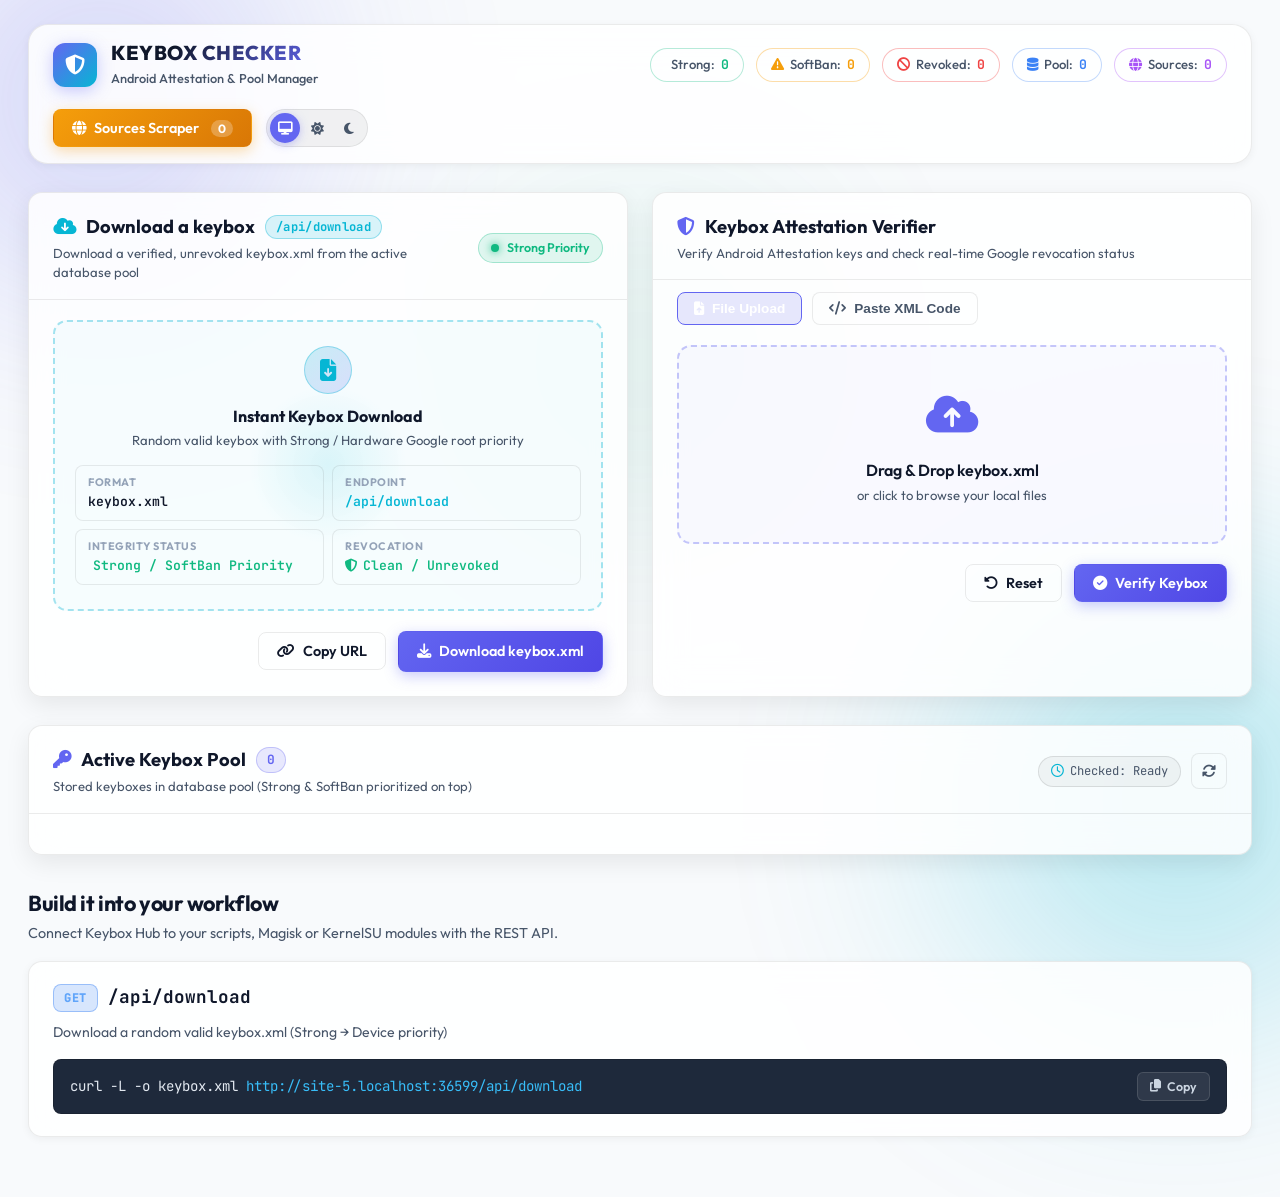
==== commit 2d6dc13e: "rir18:keybox" ====
--- a/static/index.html
+++ b/static/index.html
@@ -32,7 +32,6 @@
         <!-- Main App Header -->
         <header class="app-header">
             <div class="logo-container">
-                <div class="logo-glow"></div>
                 <div class="logo-icon">
                     <i class="fa-solid fa-shield-halved"></i>
                 </div>
@@ -180,12 +179,11 @@
                         <!-- Method 1: File Upload Container -->
                         <div id="method-upload-container" class="method-container active">
                             <div id="keybox-dropzone" class="dropzone-area">
-                                <div class="dropzone-glow"></div>
                                 <div class="dropzone-content">
                                     <div class="dropzone-icon">
                                         <i class="fa-solid fa-cloud-arrow-up"></i>
                                     </div>
-                                    <h3>Drag & Drop keybox.xml</h3>
+                                    <h3>Drag &amp; Drop keybox.xml</h3>
                                     <p>or click to browse your local files</p>
                                     <div id="selected-file-info" class="selected-file-info hidden">
                                         <i class="fa-solid fa-file-code"></i>
@@ -222,7 +220,7 @@
                 </section>
             </div>
 
-            <!-- Stored Active Pool (Top of Build it into your workflow) -->
+            <!-- Stored Active Pool -->
             <section class="keybox-pool-panel glass-panel" aria-label="Active Keybox Pool">
                 <div class="panel-header">
                     <div class="header-title-wrap">
@@ -262,8 +260,7 @@
                     </div>
                     <p class="api-endpoint-desc">Download a random valid keybox.xml (Strong &rarr; Device priority)</p>
                     <div class="code-command-box">
-                        <code
-                            id="curl-command-text">curl -L -o keybox.xml <span id="api-download-full-url">https://keybox.hzzmonet.io.vn/api/download</span></code>
+                        <code id="curl-command-text">curl -L -o keybox.xml <span id="api-download-full-url">http://localhost:8000/api/download</span></code>
                         <button class="btn-copy-code" id="btn-copy-curl" title="Copy command" type="button">
                             <i class="fa-solid fa-copy"></i>
                             <span class="copy-text">Copy</span>
@@ -274,7 +271,7 @@
         </main>
     </div>
 
-    <!-- Sources Keybox Scraper Floating Modal (Community Sources Picture Concept) -->
+    <!-- Sources Keybox Scraper Floating Modal -->
     <div id="sources-scraper-modal" class="modal-overlay scraper-floating-modal">
         <div class="modal-content sources-pic-modal popup-anim">
             <!-- Header Row -->
@@ -326,7 +323,7 @@
                 </table>
             </div>
 
-            <!-- Mini Activity Log Drawer -->
+            <!-- Activity Log Drawer -->
             <div class="sources-pic-log-wrapper">
                 <details class="sources-pic-log-details">
                     <summary class="sources-pic-log-summary">
@@ -349,8 +346,7 @@
             style="max-width: 620px; width: 92%; max-height: 85vh; display: flex; flex-direction: column; padding: 0; overflow: hidden; border: 1px solid var(--border-color); box-shadow: var(--shadow-lg);">
             <div class="modal-header"
                 style="padding: 16px 20px; border-bottom: 1px solid var(--border-color); flex-shrink: 0; display: flex; justify-content: space-between; align-items: center;">
-                <h2
-                    style="margin: 0; font-size: 17px; color: var(--text-main); display: flex; align-items: center; gap: 8px;">
+                <h2 style="margin: 0; font-size: 17px; color: var(--text-main); display: flex; align-items: center; gap: 8px;">
                     <i class="fa-solid fa-shield-halved" style="color: var(--primary);"></i> Keybox Check Details
                 </h2>
                 <button class="close-btn" onclick="window.closeKeyboxResultModal()" aria-label="Close Modal"
--- a/static/css/styles.css
+++ b/static/css/styles.css
@@ -223,11 +223,6 @@
 .stat-badge.blue {
   color: var(--info);
   border-color: rgba(59, 130, 246, 0.3);
-}
-
-.stat-badge.cyan {
-  color: var(--accent);
-  border-color: rgba(6, 182, 212, 0.3);
 }
 
 .stat-badge.orange {
@@ -428,6 +423,11 @@
 .icon-btn-refresh.loading i {
   animation: spin 0.8s linear infinite;
   color: var(--primary);
+}
+
+@keyframes spin {
+  from { transform: rotate(0deg); }
+  to { transform: rotate(360deg); }
 }
 
 /* Dashboard Grid */
@@ -1066,7 +1066,6 @@
     opacity: 0;
     transform: scale(0.94) translateY(10px);
   }
-
   to {
     opacity: 1;
     transform: scale(1) translateY(0);
@@ -1087,183 +1086,7 @@
   color: var(--danger);
 }
 
-/* Scraper Modal Window */
-.scraper-floating-modal .scraper-modal-window {
-  max-width: 820px;
-  max-height: 90vh;
-  overflow-y: auto;
-  padding: 24px;
-}
-
-.scraper-modal-header {
-  display: flex;
-  align-items: center;
-  justify-content: space-between;
-  border-bottom: 1px solid var(--border-color);
-  padding-bottom: 16px;
-  margin-bottom: 20px;
-}
-
-.scraper-title-group {
-  display: flex;
-  align-items: center;
-  gap: 14px;
-}
-
-.scraper-title {
-  font-size: 1.2rem;
-  font-weight: 700;
-}
-
-.scraper-subtitle {
-  font-size: 0.8rem;
-  color: var(--text-muted);
-}
-
-.scraper-control-toolbar {
-  display: flex;
-  gap: 14px;
-  flex-wrap: wrap;
-}
-
-.scraper-add-bar {
-  flex: 1;
-  min-width: 280px;
-  position: relative;
-  display: flex;
-}
-
-.input-at-icon {
-  position: absolute;
-  left: 14px;
-  top: 50%;
-  transform: translateY(-50%);
-  color: var(--text-dim);
-  font-size: 14px;
-}
-
-.modern-scraper-input {
-  width: 100%;
-  background: rgba(0, 0, 0, 0.25);
-  border: 1px solid var(--border-color);
-  border-radius: var(--radius-sm) 0 0 var(--radius-sm);
-  color: var(--text-main);
-  padding: 10px 14px 10px 38px;
-  font-size: 0.88rem;
-  font-family: var(--font-main);
-  outline: none;
-}
-
-.modern-scraper-input:focus {
-  border-color: var(--primary);
-}
-
-.btn-add-channel-action {
-  background: var(--primary);
-  color: #fff;
-  border: none;
-  padding: 0 18px;
-  border-radius: 0 var(--radius-sm) var(--radius-sm) 0;
-  font-weight: 600;
-  cursor: pointer;
-  font-size: 0.85rem;
-  display: inline-flex;
-  align-items: center;
-  gap: 6px;
-}
-
-.scraper-global-actions {
-  display: flex;
-  gap: 10px;
-}
-
-.btn-save-channels {
-  background: rgba(255, 255, 255, 0.06);
-  border: 1px solid var(--border-color);
-  color: var(--text-main);
-  padding: 10px 16px;
-  border-radius: var(--radius-sm);
-  font-weight: 600;
-  cursor: pointer;
-  font-size: 0.85rem;
-  display: inline-flex;
-  align-items: center;
-  gap: 6px;
-}
-
-.btn-scrape-run {
-  background: linear-gradient(135deg, #0088cc, #006699);
-  color: #fff;
-  border: none;
-  padding: 10px 20px;
-  border-radius: var(--radius-sm);
-  font-weight: 600;
-  cursor: pointer;
-  font-size: 0.85rem;
-  display: inline-flex;
-  align-items: center;
-  gap: 6px;
-  box-shadow: 0 4px 14px rgba(0, 136, 204, 0.35);
-}
-
-.scraper-channels-grid {
-  display: grid;
-  grid-template-columns: repeat(auto-fill, minmax(240px, 1fr));
-  gap: 12px;
-}
-
-.scraper-chan-card {
-  padding: 12px 14px;
-  border-radius: var(--radius-sm);
-  background: rgba(255, 255, 255, 0.03);
-  border: 1px solid var(--border-color);
-  display: flex;
-  flex-direction: column;
-  gap: 8px;
-}
-
-.chan-card-header {
-  display: flex;
-  align-items: center;
-  justify-content: space-between;
-}
-
-.chan-name {
-  font-weight: 600;
-  font-size: 0.88rem;
-  color: var(--text-main);
-}
-
-.btn-delete-chan {
-  background: transparent;
-  border: none;
-  color: var(--text-dim);
-  cursor: pointer;
-  font-size: 13px;
-}
-
-.btn-delete-chan:hover {
-  color: var(--danger);
-}
-
-.chan-stats-mini {
-  display: flex;
-  gap: 8px;
-  font-size: 0.72rem;
-  color: var(--text-muted);
-}
-
-.scraper-log-console {
-  background: #06090e;
-  border: 1px solid var(--border-color);
-  border-radius: var(--radius-sm);
-  padding: 12px;
-  height: 180px;
-  overflow-y: auto;
-  font-family: var(--font-mono);
-  font-size: 0.78rem;
-}
-
+/* Log Entries */
 .log-entries-list {
   display: flex;
   flex-direction: column;
@@ -1305,21 +1128,16 @@
   color: #f87171;
 }
 
+.log-tag.warning,
+.log-tag.duplicate {
+  background: rgba(245, 158, 11, 0.22);
+  color: #fbbf24;
+  border: 1px solid rgba(245, 158, 11, 0.35);
+}
+
 .log-tag.error {
   background: rgba(239, 68, 68, 0.2);
   color: #f87171;
-}
-
-.btn-clear-logs {
-  background: transparent;
-  border: none;
-  color: var(--text-dim);
-  cursor: pointer;
-  font-size: 0.75rem;
-}
-
-.btn-clear-logs:hover {
-  color: var(--text-main);
 }
 
 /* Keybox Result Modal Card Details */
@@ -1465,7 +1283,6 @@
     opacity: 0;
     transform: translateY(20px) scale(0.95);
   }
-
   to {
     opacity: 1;
     transform: translateY(0) scale(1);
@@ -1598,7 +1415,7 @@
 }
 
 /* ==========================================
-   COMMUNITY SOURCES (PICTURE THEME REDESIGN)
+   COMMUNITY SOURCES (MODAL & TABLE)
    ========================================== */
 .sources-pic-modal {
   background: #0d131f !important;
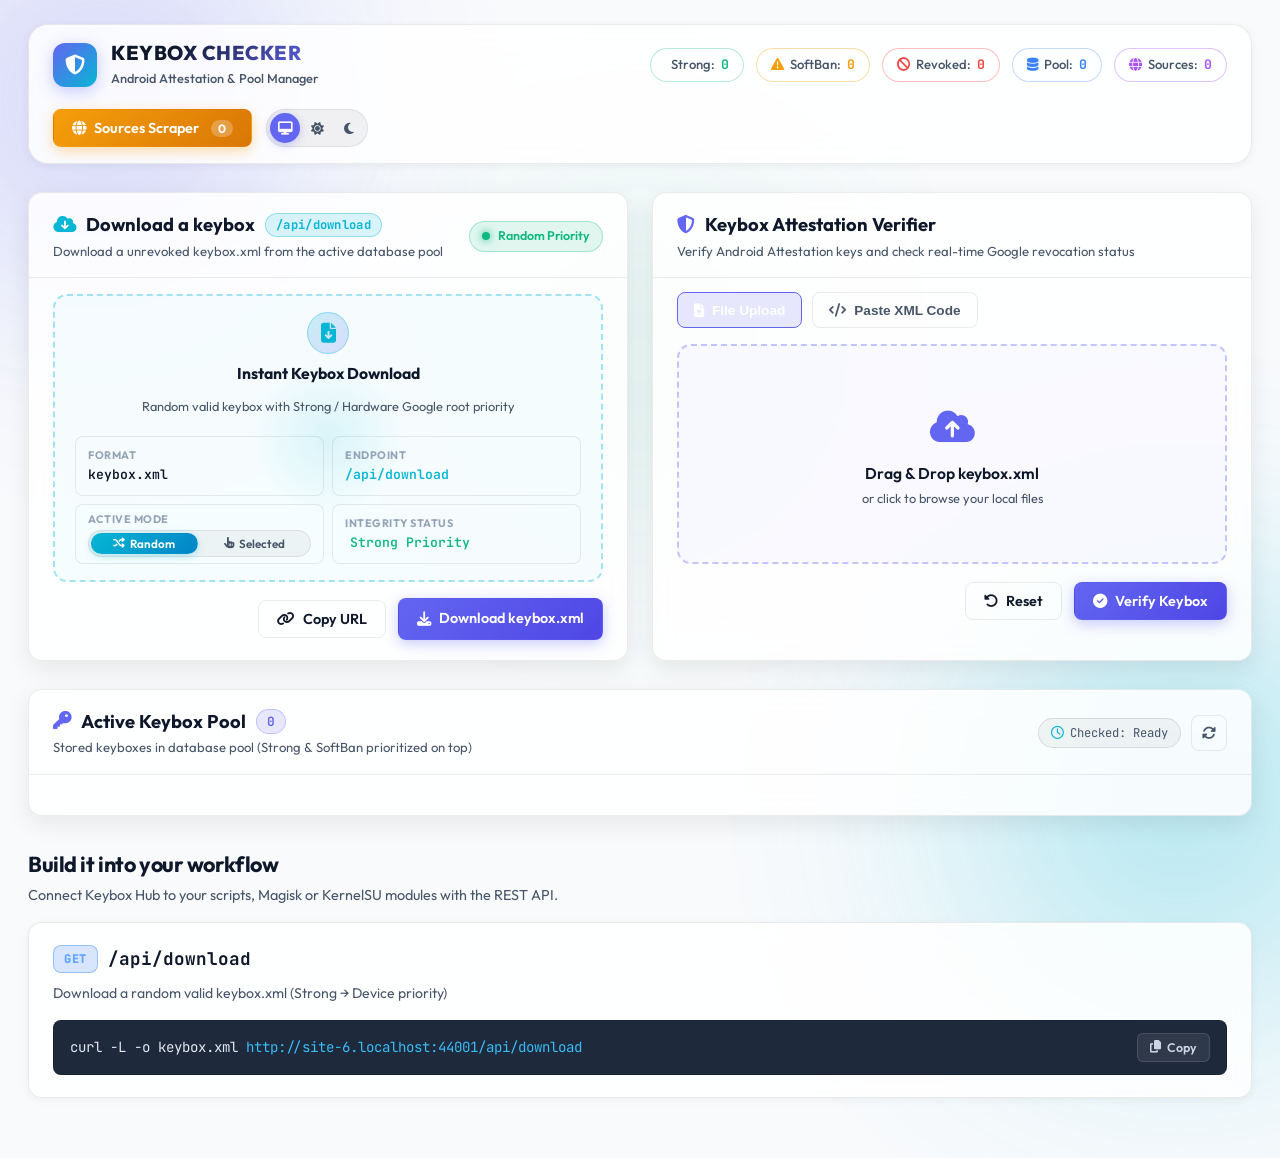
==== commit 641f4ed5: "rir18:keybox selection mode" ====
--- a/static/index.html
+++ b/static/index.html
@@ -101,14 +101,17 @@
                     <div class="panel-header">
                         <div class="header-title-wrap">
                             <h2 style="display: flex; align-items: center; gap: 10px;">
-                                <i class="fa-solid fa-cloud-arrow-down" style="color: var(--accent);"></i> Download a keybox
+                                <i class="fa-solid fa-cloud-arrow-down" style="color: var(--accent);"></i> Download a
+                                keybox
                                 <span class="api-tag-badge">/api/download</span>
                             </h2>
-                            <p>Download a verified, unrevoked keybox.xml from the active database pool</p>
-                        </div>
-                        <div class="download-badge-indicator" title="Prioritizes Strong Attestation">
+                            <p id="download-header-subtitle">Download a unrevoked keybox.xml from the active database
+                                pool</p>
+                        </div>
+                        <div class="download-badge-indicator" id="download-mode-badge-indicator"
+                            title="Current Download Mode">
                             <span class="pulse-indicator"></span>
-                            <span class="indicator-text">Strong Priority</span>
+                            <span class="indicator-text" id="download-mode-badge-text">Random Priority</span>
                         </div>
                     </div>
 
@@ -118,10 +121,11 @@
                             <div class="download-hero-glow"></div>
                             <div class="download-hero-content">
                                 <div class="download-icon-circle">
-                                    <i class="fa-solid fa-file-arrow-down"></i>
+                                    <i class="fa-solid fa-file-arrow-down" id="download-hero-icon"></i>
                                 </div>
-                                <h3>Instant Keybox Download</h3>
-                                <p>Random valid keybox with Strong / Hardware Google root priority</p>
+                                <h3 id="download-hero-title">Instant Keybox Download</h3>
+                                <p id="download-hero-desc">Random valid keybox with Strong / Hardware Google root
+                                    priority</p>
 
                                 <div class="download-specs-grid">
                                     <div class="download-spec-item">
@@ -132,13 +136,36 @@
                                         <span class="spec-label">Endpoint</span>
                                         <span class="spec-value highlight">/api/download</span>
                                     </div>
-                                    <div class="download-spec-item">
-                                        <span class="spec-label">Integrity Status</span>
-                                        <span class="spec-value valid"><i class="fa-solid fa-shield-check"></i> Strong / SoftBan Priority</span>
-                                    </div>
-                                    <div class="download-spec-item">
-                                        <span class="spec-label">Revocation</span>
-                                        <span class="spec-value valid"><i class="fa-solid fa-shield-halved"></i> Clean / Unrevoked</span>
+                                    <div class="download-spec-item interactive-spec-item">
+                                        <span class="spec-label">Active Mode</span>
+                                        <div class="grid-mode-toggle-wrap">
+                                            <button type="button" class="grid-mode-pill active" id="btn-mode-random"
+                                                data-download-mode="random" title="Serve random priority keybox">
+                                                <i class="fa-solid fa-shuffle"></i> Random
+                                            </button>
+                                            <button type="button" class="grid-mode-pill" id="btn-mode-selected"
+                                                data-download-mode="selected" title="Serve specific selected keybox">
+                                                <i class="fa-solid fa-hand-pointer"></i> Selected
+                                            </button>
+                                        </div>
+                                    </div>
+                                    <div class="download-spec-item interactive-spec-item"
+                                        id="spec-item-target-container">
+                                        <div id="grid-target-random-view" style="width: 100%;">
+                                            <span class="spec-label" id="spec-lbl-target">Integrity Status</span>
+                                            <span class="spec-value valid" id="spec-val-target"><i
+                                                    class="fa-solid fa-shield-check"></i> Strong Priority</span>
+                                        </div>
+                                        <div id="grid-target-selected-view" style="display: none; width: 100%;">
+                                            <span class="spec-label" id="spec-lbl-dropdown"><i
+                                                    class="fa-solid fa-key"></i> Keybox Target</span>
+                                            <div class="grid-select-wrapper">
+                                                <select id="select-download-keybox" class="grid-keybox-dropdown"
+                                                    aria-label="Select Keybox">
+                                                    <option value="" disabled selected>Loading pool...</option>
+                                                </select>
+                                            </div>
+                                        </div>
                                     </div>
                                 </div>
                             </div>
@@ -146,10 +173,12 @@
 
                         <!-- Action Buttons -->
                         <div class="portal-actions">
-                            <button id="btn-copy-download-url" class="btn btn-outline" type="button" title="Copy endpoint URL">
+                            <button id="btn-copy-download-url" class="btn btn-outline" type="button"
+                                title="Copy endpoint URL">
                                 <i class="fa-solid fa-link"></i> Copy URL
                             </button>
-                            <a href="/api/download" download="keybox.xml" id="btn-direct-download-action" class="btn btn-primary" role="button">
+                            <a href="/api/download" download="keybox.xml" id="btn-direct-download-action"
+                                class="btn btn-primary" role="button">
                                 <i class="fa-solid fa-download"></i> Download keybox.xml
                             </a>
                         </div>
@@ -231,10 +260,13 @@
                         <p>Stored keyboxes in database pool (Strong &amp; SoftBan prioritized on top)</p>
                     </div>
                     <div class="pool-header-actions">
-                        <span class="pool-last-checked-indicator" id="val-pool-last-checked" title="Last full attestation verification timestamp">
+                        <span class="pool-last-checked-indicator" id="val-pool-last-checked"
+                            title="Last full attestation verification timestamp">
                             <i class="fa-regular fa-clock"></i> <span id="pool-last-checked-text">Checked: Ready</span>
                         </span>
-                        <button id="btn-refresh-pool" class="icon-btn-refresh" title="Re-check all keyboxes against Google CRL & refresh pool" type="button" aria-label="Re-check pool">
+                        <button id="btn-refresh-pool" class="icon-btn-refresh"
+                            title="Re-check all keyboxes against Google CRL & refresh pool" type="button"
+                            aria-label="Re-check pool">
                             <i class="fa-solid fa-rotate"></i>
                         </button>
                     </div>
@@ -260,7 +292,8 @@
                     </div>
                     <p class="api-endpoint-desc">Download a random valid keybox.xml (Strong &rarr; Device priority)</p>
                     <div class="code-command-box">
-                        <code id="curl-command-text">curl -L -o keybox.xml <span id="api-download-full-url">http://localhost:8000/api/download</span></code>
+                        <code
+                            id="curl-command-text">curl -L -o keybox.xml <span id="api-download-full-url">http://localhost:8000/api/download</span></code>
                         <button class="btn-copy-code" id="btn-copy-curl" title="Copy command" type="button">
                             <i class="fa-solid fa-copy"></i>
                             <span class="copy-text">Copy</span>
@@ -282,14 +315,16 @@
                     </div>
                     <div class="sources-pic-titles">
                         <h2 class="sources-pic-title">Community sources</h2>
-                        <p class="sources-pic-subtitle">Scanned every hour. Imports both Strong &amp; Device keys, skips duplicates automatically.</p>
+                        <p class="sources-pic-subtitle">Scanned every hour. Imports both Strong &amp; Device keys, skips
+                            duplicates automatically.</p>
                     </div>
                 </div>
                 <div class="sources-pic-header-right">
                     <button id="btn-run-sources-scraper" class="sources-pic-scan-btn" type="button">
                         <i class="fa-solid fa-rotate"></i> Scan sources now
                     </button>
-                    <button class="sources-pic-close-btn" id="btn-close-sources-modal" type="button" aria-label="Close Modal">&times;</button>
+                    <button class="sources-pic-close-btn" id="btn-close-sources-modal" type="button"
+                        aria-label="Close Modal">&times;</button>
                 </div>
             </div>
 
@@ -328,11 +363,13 @@
                 <details class="sources-pic-log-details">
                     <summary class="sources-pic-log-summary">
                         <span><i class="fa-solid fa-terminal"></i> Activity Log</span>
-                        <button id="btn-clear-sources-logs" class="btn-clear-logs-mini" type="button" title="Clear log">Clear</button>
+                        <button id="btn-clear-sources-logs" class="btn-clear-logs-mini" type="button"
+                            title="Clear log">Clear</button>
                     </summary>
                     <div id="sources-log-console" class="sources-pic-log-console">
                         <div id="sources-log-list" class="log-entries-list">
-                            <div class="log-entry info"><span class="log-tag info">INFO</span> Ready to scan community sources.</div>
+                            <div class="log-entry info"><span class="log-tag info">INFO</span> Ready to scan community
+                                sources.</div>
                         </div>
                     </div>
                 </details>
@@ -346,7 +383,8 @@
             style="max-width: 620px; width: 92%; max-height: 85vh; display: flex; flex-direction: column; padding: 0; overflow: hidden; border: 1px solid var(--border-color); box-shadow: var(--shadow-lg);">
             <div class="modal-header"
                 style="padding: 16px 20px; border-bottom: 1px solid var(--border-color); flex-shrink: 0; display: flex; justify-content: space-between; align-items: center;">
-                <h2 style="margin: 0; font-size: 17px; color: var(--text-main); display: flex; align-items: center; gap: 8px;">
+                <h2
+                    style="margin: 0; font-size: 17px; color: var(--text-main); display: flex; align-items: center; gap: 8px;">
                     <i class="fa-solid fa-shield-halved" style="color: var(--primary);"></i> Keybox Check Details
                 </h2>
                 <button class="close-btn" onclick="window.closeKeyboxResultModal()" aria-label="Close Modal"
--- a/static/css/styles.css
+++ b/static/css/styles.css
@@ -445,12 +445,14 @@
 
 /* Panel Headers */
 .panel-header {
-  padding: 20px 24px 16px;
+  padding: 18px 24px 16px;
   border-bottom: 1px solid var(--border-color);
   display: flex;
   align-items: center;
   justify-content: space-between;
   gap: 16px;
+  min-height: 80px;
+  box-sizing: border-box;
 }
 
 .header-title-wrap h2 {
@@ -486,15 +488,17 @@
 /* Method Selector */
 .input-method-selector {
   display: flex;
-  padding: 12px 24px 0;
+  padding: 14px 24px 0;
   gap: 10px;
+  box-sizing: border-box;
 }
 
 .method-btn {
   background: rgba(255, 255, 255, 0.04);
   border: 1px solid var(--border-color);
   color: var(--text-muted);
-  padding: 8px 16px;
+  padding: 0 16px;
+  height: 36px;
   border-radius: var(--radius-sm);
   font-size: 0.85rem;
   font-weight: 600;
@@ -503,6 +507,7 @@
   align-items: center;
   gap: 8px;
   transition: all var(--transition-fast);
+  box-sizing: border-box;
 }
 
 .method-btn:hover {
@@ -518,19 +523,38 @@
 
 /* Portal Body */
 .portal-body {
-  padding: 20px 24px 24px;
+  padding: 16px 24px 20px;
+  flex: 1;
+  display: flex;
+  flex-direction: column;
+}
+
+.method-container {
+  flex: 1;
+  min-height: 220px;
+  display: flex;
+  flex-direction: column;
+  box-sizing: border-box;
 }
 
 /* Dropzone */
 .dropzone-area {
   border: 2px dashed rgba(99, 102, 241, 0.35);
   border-radius: var(--radius-md);
-  padding: 36px 20px;
+  padding: 14px 20px;
   text-align: center;
   cursor: pointer;
   background: rgba(99, 102, 241, 0.03);
   position: relative;
   overflow: hidden;
+  height: 100%;
+  flex: 1;
+  min-height: 220px;
+  box-sizing: border-box;
+  display: flex;
+  flex-direction: column;
+  align-items: center;
+  justify-content: center;
   transition: all var(--transition-normal);
 }
 
@@ -542,9 +566,9 @@
 }
 
 .dropzone-icon {
-  font-size: 42px;
+  font-size: 36px;
   color: var(--primary);
-  margin-bottom: 12px;
+  margin-bottom: 8px;
   transition: transform var(--transition-fast);
 }
 
@@ -552,30 +576,47 @@
   transform: translateY(-4px) scale(1.05);
 }
 
+.dropzone-content {
+  display: flex;
+  flex-direction: column;
+  align-items: center;
+  justify-content: center;
+  width: 100%;
+}
+
 .dropzone-content h3 {
-  font-size: 1rem;
+  font-size: 0.98rem;
   font-weight: 600;
   color: var(--text-main);
+  margin: 0;
 }
 
 .dropzone-content p {
-  font-size: 0.82rem;
+  font-size: 0.8rem;
   color: var(--text-muted);
   margin-top: 4px;
 }
 
 .selected-file-info {
-  margin-top: 14px;
+  margin-top: 8px;
   display: inline-flex;
   align-items: center;
   gap: 8px;
-  padding: 6px 14px;
+  padding: 5px 14px;
   background: rgba(16, 185, 129, 0.15);
-  border: 1px solid rgba(16, 185, 129, 0.3);
+  border: 1px solid rgba(16, 185, 129, 0.35);
   color: var(--success);
   border-radius: var(--radius-full);
-  font-size: 0.85rem;
+  font-size: 0.8rem;
   font-weight: 600;
+  max-width: 90%;
+  box-sizing: border-box;
+}
+
+.selected-file-info span {
+  overflow: hidden;
+  text-overflow: ellipsis;
+  white-space: nowrap;
 }
 
 .selected-file-info.hidden {
@@ -588,6 +629,12 @@
   border-radius: var(--radius-md);
   overflow: hidden;
   background: rgba(0, 0, 0, 0.25);
+  height: 100%;
+  flex: 1;
+  min-height: 220px;
+  box-sizing: border-box;
+  display: flex;
+  flex-direction: column;
 }
 
 html.light-theme .code-editor-box {
@@ -601,6 +648,7 @@
   display: flex;
   align-items: center;
   justify-content: space-between;
+  flex-shrink: 0;
 }
 
 .lang-badge {
@@ -618,16 +666,19 @@
 
 .code-editor-box textarea {
   width: 100%;
-  height: 180px;
+  flex: 1;
+  height: 100%;
+  min-height: 150px;
   background: transparent;
   border: none;
   color: var(--text-main);
   font-family: var(--font-mono);
   font-size: 0.82rem;
   line-height: 1.5;
-  padding: 12px 14px;
-  resize: vertical;
+  padding: 10px 14px;
+  resize: none;
   outline: none;
+  box-sizing: border-box;
 }
 
 /* Portal Actions */
@@ -636,7 +687,11 @@
   align-items: center;
   justify-content: flex-end;
   gap: 12px;
-  margin-top: 20px;
+  margin-top: 16px;
+  min-height: 42px;
+  height: auto;
+  box-sizing: border-box;
+  flex-shrink: 0;
 }
 
 /* Download Keybox Panel Styles */
@@ -694,7 +749,7 @@
 .download-hero-box {
   border: 2px dashed rgba(6, 182, 212, 0.35);
   border-radius: var(--radius-md);
-  padding: 24px 20px;
+  padding: 16px 20px;
   text-align: center;
   background: rgba(6, 182, 212, 0.03);
   position: relative;
@@ -702,6 +757,10 @@
   display: flex;
   flex-direction: column;
   align-items: center;
+  justify-content: center;
+  min-height: 220px;
+  height: auto;
+  box-sizing: border-box;
   transition: all var(--transition-normal);
 }
 
@@ -730,20 +789,21 @@
   display: flex;
   flex-direction: column;
   align-items: center;
+  justify-content: center;
 }
 
 .download-icon-circle {
-  width: 48px;
-  height: 48px;
+  width: 42px;
+  height: 42px;
   border-radius: 50%;
   background: linear-gradient(135deg, rgba(6, 182, 212, 0.2), rgba(99, 102, 241, 0.2));
   border: 1px solid rgba(6, 182, 212, 0.35);
   display: flex;
   align-items: center;
   justify-content: center;
-  font-size: 22px;
+  font-size: 20px;
   color: var(--accent);
-  margin-bottom: 10px;
+  margin-bottom: 8px;
   transition: transform var(--transition-fast);
 }
 
@@ -752,16 +812,163 @@
 }
 
 .download-hero-content h3 {
-  font-size: 1rem;
+  font-size: 0.98rem;
   font-weight: 700;
   color: var(--text-main);
+  margin: 0;
 }
 
 .download-hero-content p {
-  font-size: 0.82rem;
+  font-size: 0.8rem;
   color: var(--text-muted);
+  margin-top: 2px;
+  max-width: 400px;
+  min-height: 38px;
+  height: 38px;
+  display: flex;
+  align-items: center;
+  justify-content: center;
+  text-align: center;
+  box-sizing: border-box;
+}
+
+/* Interactive Spec Grid Items & Mode Toggle */
+.interactive-spec-item {
+  position: relative;
+  display: flex;
+  flex-direction: column;
+  justify-content: center;
+}
+
+#grid-target-random-view {
+  width: 100%;
+  display: flex;
+  flex-direction: column;
+  justify-content: center;
+}
+
+#grid-target-selected-view {
+  width: 100%;
+  display: flex;
+  flex-direction: column;
+  justify-content: center;
+}
+
+.grid-mode-toggle-wrap {
+  display: flex;
+  gap: 4px;
   margin-top: 3px;
-  max-width: 400px;
+  width: 100%;
+  height: 28px;
+  background: rgba(0, 0, 0, 0.25);
+  padding: 2px;
+  border-radius: var(--radius-full);
+  border: 1px solid var(--border-color);
+  box-sizing: border-box;
+}
+
+html.light-theme .grid-mode-toggle-wrap {
+  background: rgba(0, 0, 0, 0.04);
+}
+
+.grid-mode-pill {
+  flex: 1;
+  padding: 0 8px;
+  height: 100%;
+  border-radius: var(--radius-full);
+  border: 1px solid transparent;
+  background: transparent;
+  color: var(--text-muted);
+  font-size: 0.73rem;
+  font-weight: 600;
+  font-family: var(--font-main);
+  cursor: pointer;
+  display: inline-flex;
+  align-items: center;
+  justify-content: center;
+  gap: 5px;
+  transition: all var(--transition-fast);
+  white-space: nowrap;
+  box-sizing: border-box;
+}
+
+.grid-mode-pill:hover {
+  color: var(--text-main);
+  background: rgba(255, 255, 255, 0.08);
+}
+
+.grid-mode-pill.active {
+  background: linear-gradient(135deg, var(--accent), #0284c7);
+  border-color: transparent;
+  color: #fff;
+  box-shadow: 0 2px 8px var(--accent-glow);
+}
+
+.grid-select-wrapper {
+  position: relative;
+  width: 100%;
+  margin-top: 3px;
+}
+
+.grid-keybox-dropdown {
+  width: 100%;
+  height: 28px;
+  padding: 0 24px 0 10px;
+  background: rgba(0, 0, 0, 0.45);
+  border: 1px solid rgba(6, 182, 212, 0.4);
+  border-radius: var(--radius-full);
+  color: var(--text-main);
+  font-family: var(--font-mono);
+  font-size: 0.73rem;
+  outline: none;
+  cursor: pointer;
+  appearance: none;
+  -webkit-appearance: none;
+  box-sizing: border-box;
+  text-overflow: ellipsis;
+  white-space: nowrap;
+  overflow: hidden;
+  transition: all var(--transition-fast);
+}
+
+.grid-select-wrapper::after {
+  content: '\f078';
+  font-family: 'Font Awesome 6 Free';
+  font-weight: 900;
+  position: absolute;
+  right: 10px;
+  top: 50%;
+  transform: translateY(-50%);
+  color: var(--accent);
+  pointer-events: none;
+  font-size: 0.62rem;
+}
+
+html.light-theme .grid-keybox-dropdown {
+  background: #ffffff;
+  border-color: rgba(6, 182, 212, 0.5);
+  color: #0f172a;
+}
+
+.grid-keybox-dropdown:hover {
+  border-color: var(--accent);
+  background: rgba(6, 182, 212, 0.08);
+}
+
+.grid-keybox-dropdown:focus {
+  border-color: var(--accent);
+  box-shadow: 0 0 10px var(--accent-glow);
+}
+
+.grid-keybox-dropdown option {
+  background: #0f172a;
+  color: #f8fafc;
+  padding: 6px 10px;
+}
+
+html.light-theme .grid-keybox-dropdown option {
+  background: #ffffff;
+  color: #0f172a;
 }
 
 .download-specs-grid {
@@ -769,18 +976,22 @@
   grid-template-columns: 1fr 1fr;
   gap: 8px;
   width: 100%;
-  margin-top: 14px;
+  margin-top: 10px;
 }
 
 .download-spec-item {
   background: rgba(255, 255, 255, 0.03);
   border: 1px solid var(--border-color);
   border-radius: var(--radius-sm);
-  padding: 8px 12px;
+  padding: 6px 12px;
   display: flex;
   flex-direction: column;
   align-items: flex-start;
+  justify-content: center;
   text-align: left;
+  min-height: 60px;
+  height: 60px;
+  box-sizing: border-box;
 }
 
 .download-spec-item .spec-label {
@@ -2100,14 +2311,34 @@
     padding: 16px;
   }
 
+  .method-container {
+    min-height: auto;
+    height: auto;
+  }
+
+  .download-hero-box {
+    min-height: auto;
+    height: auto;
+    padding: 14px 12px;
+  }
+
+  .download-specs-grid {
+    grid-template-columns: 1fr 1fr;
+    gap: 6px;
+  }
+
   .portal-actions {
     flex-direction: column;
     align-items: stretch;
-    gap: 8px;
+    gap: 10px;
+    height: auto;
+    min-height: auto;
+    margin-top: 16px;
   }
 
   .portal-actions .btn {
     width: 100%;
+    justify-content: center;
   }
 
   /* Sources Scraper Modal */
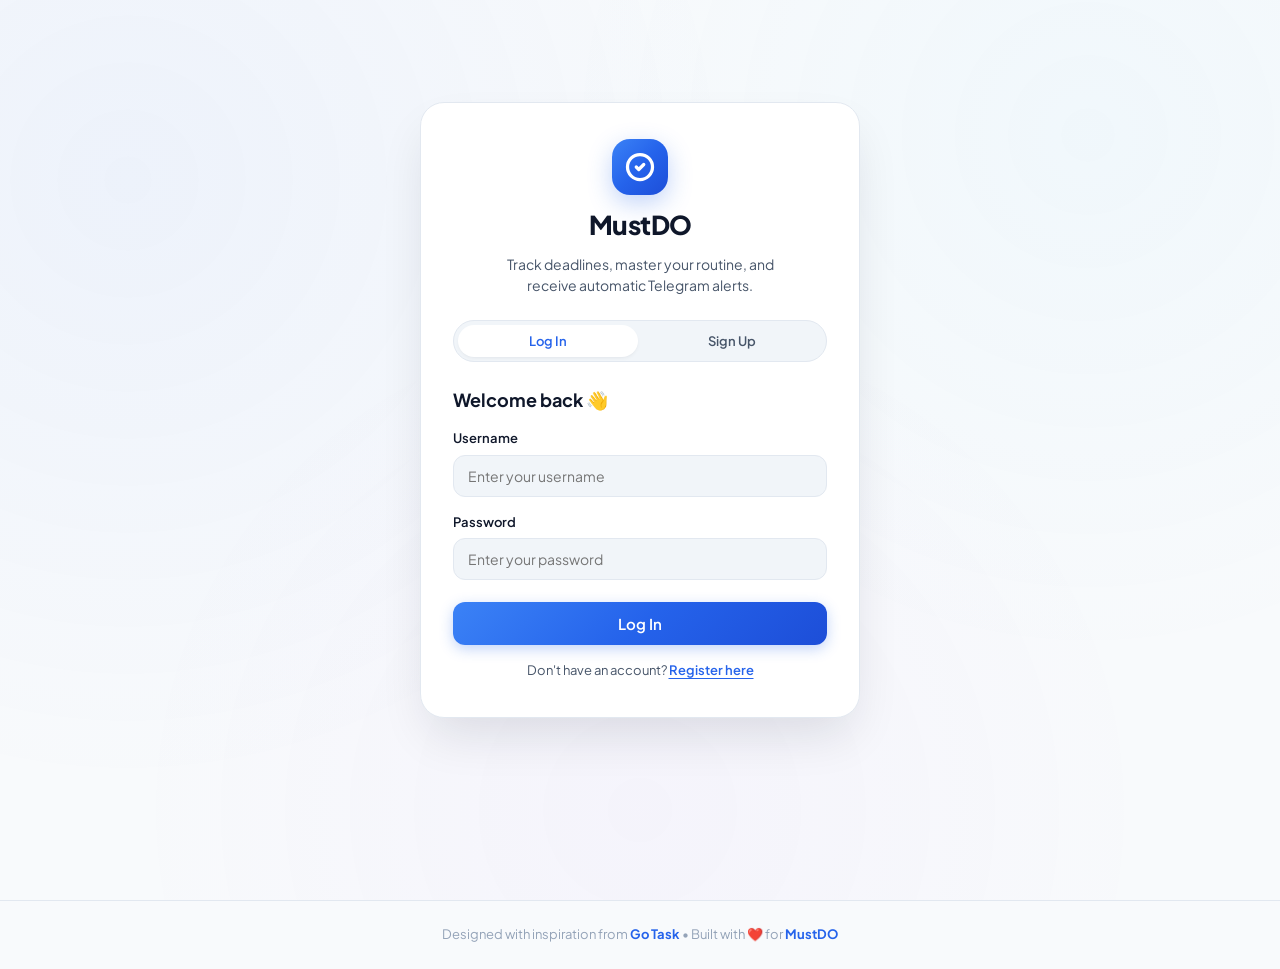
==== commit a18fcbf6: "V2" ====
--- a/static/index.html
+++ b/static/index.html
@@ -1,407 +1,578 @@
 <!DOCTYPE html>
-<html lang="en">
+<html lang="en" class="theme-system">
 
 <head>
+    <script>
+        (function() {
+            const theme = localStorage.getItem("mustdo_theme") || "system";
+            const html = document.documentElement;
+            html.className = "theme-" + theme;
+            if (theme === "system") {
+                if (window.matchMedia && window.matchMedia('(prefers-color-scheme: light)').matches) {
+                    html.classList.add("theme-light");
+                } else {
+                    html.classList.add("theme-dark");
+                }
+            } else if (theme === "white") {
+                html.classList.add("theme-light");
+            } else if (theme === "black") {
+                html.classList.add("theme-dark");
+            }
+        })();
+    </script>
     <meta charset="UTF-8">
     <meta name="viewport" content="width=device-width, initial-scale=1.0">
     <meta name="description"
-        content="Keybox Attestation Checker & Pool Manager - Validate Android Keyboxes, check Google revocation lists, and scrape keyboxes from raw URLs.">
-    <title>Keybox Checker | Android Attestation & Pool Manager</title>
-
-    <!-- Preconnect & Fonts -->
+        content="MustDO – Mobile & Desktop Task Manager with automated Telegram notification alerts. Track deadlines, complete tasks, stay productive.">
+    <title>MustDO - Smart Deadline & Task Management</title>
+    <!-- Inline SVG Favicon -->
+    <link rel="icon" type="image/svg+xml"
+        href="data:image/svg+xml,%3Csvg xmlns='http://www.w3.org/2000/svg' viewBox='0 0 24 24' fill='none' stroke='%232563eb' stroke-width='2.5' stroke-linecap='round' stroke-linejoin='round'%3E%3Ccircle cx='12' cy='12' r='10'/%3E%3Cpath d='m9 12 2 2 4-4'/%3E%3C/svg%3E">
+    <!-- Google Fonts -->
     <link rel="preconnect" href="https://fonts.googleapis.com">
     <link rel="preconnect" href="https://fonts.gstatic.com" crossorigin>
-    <link
-        href="https://fonts.googleapis.com/css2?family=Outfit:wght@300;400;500;600;700;800&family=JetBrains+Mono:wght@400;500;600&family=Inter:wght@300;400;500;600;700&family=Plus+Jakarta+Sans:wght@400;500;600;700&display=swap"
+    <link href="https://fonts.googleapis.com/css2?family=Plus+Jakarta+Sans:wght@400;500;600;700;800&family=Outfit:wght@400;500;600;700&display=swap"
         rel="stylesheet">
-
-    <!-- FontAwesome Icons -->
-    <link rel="stylesheet" href="https://cdnjs.cloudflare.com/ajax/libs/font-awesome/6.4.0/css/all.min.css">
-
-    <!-- Custom CSS -->
-    <link rel="stylesheet" href="/static/css/styles.css">
+    <link rel="stylesheet" href="/static/css/style.css?v=2.1.7">
 </head>
 
 <body>
-    <!-- Radial Glowing Mesh Backgrounds -->
-    <div class="mesh-glow bg-glow-1"></div>
-    <div class="mesh-glow bg-glow-2"></div>
-    <div class="mesh-glow bg-glow-3"></div>
-
-    <div class="app-container">
-        <!-- Main App Header -->
-        <header class="app-header">
-            <div class="logo-container">
-                <div class="logo-icon">
-                    <i class="fa-solid fa-shield-halved"></i>
-                </div>
-                <div class="logo-text">
-                    <h1>KEYBOX CHECKER</h1>
-                    <span>Android Attestation & Pool Manager</span>
-                </div>
-            </div>
-
-            <!-- Global Quick Stats Pill Badges -->
-            <div class="header-stats-strip">
-                <div class="stat-badge green" title="Strong Hardware Attestation Keyboxes in Pool">
-                    <i class="fa-solid fa-shield-check"></i>
-                    <span class="stat-label">Strong:</span>
-                    <span class="stat-number" id="hdr-stat-strong">0</span>
-                </div>
-                <div class="stat-badge orange" title="Device / Softbanned Keyboxes in Pool">
-                    <i class="fa-solid fa-triangle-exclamation"></i>
-                    <span class="stat-label">SoftBan:</span>
-                    <span class="stat-number" id="hdr-stat-softban">0</span>
-                </div>
-                <div class="stat-badge red" title="Revoked in Google CRL">
-                    <i class="fa-solid fa-ban"></i>
-                    <span class="stat-label">Revoked:</span>
-                    <span class="stat-number" id="hdr-stat-revoked">0</span>
-                </div>
-                <div class="stat-badge blue" title="Total Keyboxes Stored in Database">
-                    <i class="fa-solid fa-database"></i>
-                    <span class="stat-label">Pool:</span>
-                    <span class="stat-number" id="hdr-stat-total">0</span>
-                </div>
-                <div class="stat-badge purple" title="Raw URL Sources Monitored">
-                    <i class="fa-solid fa-globe"></i>
-                    <span class="stat-label">Sources:</span>
-                    <span class="stat-number" id="hdr-stat-sources">0</span>
-                </div>
-            </div>
-
-            <!-- Header Actions -->
-            <div class="header-actions">
-                <button id="btn-open-sources-modal" class="btn btn-sources-launcher" type="button"
-                    title="Open Sources Scraper Window">
-                    <i class="fa-solid fa-globe"></i> Sources Scraper
-                    <span class="launcher-badge" id="launcher-sources-badge">0</span>
-                </button>
-
-                <div class="theme-switcher-global" id="theme-switcher">
-                    <button class="theme-toggle-btn active" data-theme="system" title="System Default"
-                        aria-label="System Default Theme">
-                        <i class="fa-solid fa-desktop"></i>
+    <!-- App Container -->
+    <div id="app">
+        <!-- Floating Toast Notification -->
+        <div id="toast" class="toast-hidden"></div>
+
+        <!-- AUTHENTICATION SCREEN -->
+        <div id="auth-screen" class="view-container auth-container hidden">
+            <div class="auth-card">
+                <div class="auth-header">
+                    <div class="auth-logo-badge">
+                        <svg width="30" height="30" viewBox="0 0 24 24" fill="none" stroke="currentColor"
+                            stroke-width="2.6" stroke-linecap="round" stroke-linejoin="round">
+                            <path d="M12 22c5.523 0 10-4.477 10-10S17.523 2 12 2 2 6.477 2 12s4.477 10 10 10z" />
+                            <path d="m9 12 2 2 4-4" />
+                        </svg>
+                    </div>
+                    <h1>MustDO</h1>
+                    <p>Track deadlines, master your routine, and receive automatic Telegram alerts.</p>
+                </div>
+
+                <!-- Auth Mode Switch Tabs -->
+                <div class="auth-tabs">
+                    <button type="button" class="auth-tab-btn active" id="auth-tab-login">Log In</button>
+                    <button type="button" class="auth-tab-btn" id="auth-tab-register">Sign Up</button>
+                </div>
+
+                <!-- Login Form -->
+                <form id="login-form" class="auth-form">
+                    <h2 class="form-title">Welcome back 👋</h2>
+                    <div class="input-group">
+                        <label for="login-username">Username</label>
+                        <input type="text" id="login-username" required placeholder="Enter your username" autocomplete="username">
+                    </div>
+                    <div class="input-group">
+                        <label for="login-password">Password</label>
+                        <input type="password" id="login-password" required placeholder="Enter your password" autocomplete="current-password">
+                    </div>
+                    <button type="submit" id="login-submit-btn" class="btn btn-primary btn-full">Log In</button>
+                    <p class="auth-switch">Don't have an account? <span id="to-register">Register here</span></p>
+                </form>
+
+                <!-- Register Form -->
+                <form id="register-form" class="auth-form hidden">
+                    <h2 class="form-title">Create Account 🚀</h2>
+                    <div class="input-group">
+                        <label for="register-username">Username</label>
+                        <input type="text" id="register-username" required placeholder="At least 3 characters" autocomplete="username">
+                    </div>
+                    <div class="input-group">
+                        <label for="register-password">Password</label>
+                        <input type="password" id="register-password" required placeholder="At least 6 characters" autocomplete="new-password">
+                    </div>
+                    <button type="submit" id="register-submit-btn" class="btn btn-primary btn-full">Create Account</button>
+                    <p class="auth-switch">Already registered? <span id="to-login">Log in here</span></p>
+                </form>
+            </div>
+        </div>
+
+        <!-- MAIN DASHBOARD SCREEN -->
+        <div id="dashboard-screen" class="view-container dashboard-container hidden">
+            <!-- Navigation Header -->
+            <header class="glass-header">
+                <div class="header-left">
+                    <div class="app-brand">
+                        <div class="app-logo-badge">
+                            <svg width="22" height="22" viewBox="0 0 24 24" fill="none" stroke="currentColor"
+                                stroke-width="2.6" stroke-linecap="round" stroke-linejoin="round">
+                                <path d="M12 22c5.523 0 10-4.477 10-10S17.523 2 12 2 2 6.477 2 12s4.477 10 10 10z" />
+                                <path d="m9 12 2 2 4-4" />
+                            </svg>
+                        </div>
+                        <div class="logo-text-group">
+                            <span class="logo-title">MustDO</span>
+                            <span class="logo-subtitle">Task Studio</span>
+                        </div>
+                    </div>
+
+                    <!-- User Profile Chip -->
+                    <div class="user-chip" id="user-profile-chip">
+                        <div class="user-avatar-circle" id="user-avatar-initial">U</div>
+                        <span id="username-badge">User</span>
+                    </div>
+                </div>
+
+                <div class="header-right">
+                    <!-- Theme Selector Segmented Pill -->
+                    <div class="theme-switch-group">
+                        <button class="theme-pill-btn active" id="theme-system-btn" title="System Theme">
+                            <svg width="16" height="16" viewBox="0 0 24 24" fill="none" stroke="currentColor"
+                                stroke-width="2" stroke-linecap="round" stroke-linejoin="round">
+                                <rect width="20" height="14" x="2" y="3" rx="2" />
+                                <line x1="8" x2="16" y1="21" y2="21" />
+                                <line x1="12" x2="12" y1="17" y2="21" />
+                            </svg>
+                        </button>
+                        <button class="theme-pill-btn" id="theme-white-btn" title="Light Theme">
+                            <svg width="16" height="16" viewBox="0 0 24 24" fill="none" stroke="currentColor"
+                                stroke-width="2" stroke-linecap="round" stroke-linejoin="round">
+                                <circle cx="12" cy="12" r="4" />
+                                <path d="M12 2v2" />
+                                <path d="M12 20v2" />
+                                <path d="m4.93 4.93 1.41 1.41" />
+                                <path d="m17.66 17.66 1.41 1.41" />
+                                <path d="M2 12h2" />
+                                <path d="M20 12h2" />
+                                <path d="m6.34 17.66-1.41 1.41" />
+                                <path d="m19.07 4.93-1.41 1.41" />
+                            </svg>
+                        </button>
+                        <button class="theme-pill-btn" id="theme-black-btn" title="Dark Theme">
+                            <svg width="16" height="16" viewBox="0 0 24 24" fill="none" stroke="currentColor"
+                                stroke-width="2" stroke-linecap="round" stroke-linejoin="round">
+                                <path d="M12 3a6 6 0 0 0 9 9 9 9 0 1 1-9-9Z" />
+                            </svg>
+                        </button>
+                    </div>
+
+                    <!-- Admin Access Button -->
+                    <button class="btn btn-secondary hidden" id="admin-panel-btn">
+                        <svg width="16" height="16" viewBox="0 0 24 24" fill="none" stroke="currentColor"
+                            stroke-width="2" stroke-linecap="round" stroke-linejoin="round">
+                            <path
+                                d="M12.22 2h-.44a2 2 0 0 0-2 2v.18a2 2 0 0 1-1 1.73l-.43.25a2 2 0 0 1-2 0l-.15-.08a2 2 0 0 0-2.73.73l-.22.38a2 2 0 0 0 .73 2.73l.15.1a2 2 0 0 1 1 1.72v.51a2 2 0 0 1-1 1.74l-.15.09a2 2 0 0 0-.73 2.73l.22.38a2 2 0 0 0 2.73.73l.15-.08a2 2 0 0 1 2 0l.43.25a2 2 0 0 1 1 1.73V20a2 2 0 0 0 2 2h.44a2 2 0 0 0 2-2v-.18a2 2 0 0 1 1-1.73l.43-.25a2 2 0 0 1 2 0l.15.08a2 2 0 0 0 2.73-.73l.22-.39a2 2 0 0 0-.73-2.73l-.15-.08a2 2 0 0 1-1-1.74v-.5a2 2 0 0 1 1-1.74l.15-.1a2 2 0 0 0 .73-2.73l-.22-.38a2 2 0 0 0-2.73-.73l-.15.08a2 2 0 0 1-2 0l-.43-.25a2 2 0 0 1-1-1.73V4a2 2 0 0 0-2-2z" />
+                            <circle cx="12" cy="12" r="3" />
+                        </svg>
+                        <span class="btn-text">Admin</span>
                     </button>
-                    <button class="theme-toggle-btn" data-theme="light" title="Light Mode" aria-label="Light Theme">
-                        <i class="fa-solid fa-sun"></i>
+
+                    <!-- Telegram Settings Button -->
+                    <button class="btn btn-secondary" id="profile-settings-btn" title="Configure Telegram Reminders">
+                        <svg width="16" height="16" viewBox="0 0 24 24" fill="none" stroke="currentColor"
+                            stroke-width="2" stroke-linecap="round" stroke-linejoin="round">
+                            <line x1="22" y1="2" x2="11" y2="13" />
+                            <polygon points="22 2 15 22 11 13 2 9 22 2" />
+                        </svg>
+                        <span class="btn-text">Telegram</span>
                     </button>
-                    <button class="theme-toggle-btn" data-theme="dark" title="Dark Mode" aria-label="Dark Theme">
-                        <i class="fa-solid fa-moon"></i>
+
+                    <input type="file" id="import-tasks-file" accept=".json" style="display: none;">
+
+                    <!-- Log Out Button -->
+                    <button class="btn btn-icon-only" id="logout-btn" title="Log Out">
+                        <svg width="18" height="18" viewBox="0 0 24 24" fill="none" stroke="currentColor"
+                            stroke-width="2" stroke-linecap="round" stroke-linejoin="round">
+                            <path d="M9 21H5a2 2 0 0 1-2-2V5a2 2 0 0 1 2-2h4" />
+                            <polyline points="16 17 21 12 16 7" />
+                            <line x1="21" y1="2" x2="9" y2="12" y2="12" />
+                        </svg>
                     </button>
                 </div>
-            </div>
-        </header>
-
-        <!-- Main Workspace -->
-        <main class="main-content">
-            <div class="keybox-dashboard">
-                <!-- Left Column: Download a keybox -->
-                <section class="keybox-download-panel glass-panel download-card" aria-label="Download Keybox">
-                    <div class="panel-header">
-                        <div class="header-title-wrap">
-                            <h2 style="display: flex; align-items: center; gap: 10px;">
-                                <i class="fa-solid fa-cloud-arrow-down" style="color: var(--accent);"></i> Download a
-                                keybox
-                                <span class="api-tag-badge">/api/download</span>
-                            </h2>
-                            <p id="download-header-subtitle">Download a unrevoked keybox.xml from the active database
-                                pool</p>
-                        </div>
-                        <div class="download-badge-indicator" id="download-mode-badge-indicator"
-                            title="Current Download Mode">
-                            <span class="pulse-indicator"></span>
-                            <span class="indicator-text" id="download-mode-badge-text">Random Priority</span>
-                        </div>
-                    </div>
-
-                    <div class="portal-body">
-                        <!-- Direct Keybox Download Hero Card -->
-                        <div class="download-hero-box">
-                            <div class="download-hero-glow"></div>
-                            <div class="download-hero-content">
-                                <div class="download-icon-circle">
-                                    <i class="fa-solid fa-file-arrow-down" id="download-hero-icon"></i>
-                                </div>
-                                <h3 id="download-hero-title">Instant Keybox Download</h3>
-                                <p id="download-hero-desc">Random valid keybox with Strong / Hardware Google root
-                                    priority</p>
-
-                                <div class="download-specs-grid">
-                                    <div class="download-spec-item">
-                                        <span class="spec-label">Format</span>
-                                        <span class="spec-value">keybox.xml</span>
-                                    </div>
-                                    <div class="download-spec-item">
-                                        <span class="spec-label">Endpoint</span>
-                                        <span class="spec-value highlight">/api/download</span>
-                                    </div>
-                                    <div class="download-spec-item interactive-spec-item">
-                                        <span class="spec-label">Active Mode</span>
-                                        <div class="grid-mode-toggle-wrap">
-                                            <button type="button" class="grid-mode-pill active" id="btn-mode-random"
-                                                data-download-mode="random" title="Serve random priority keybox">
-                                                <i class="fa-solid fa-shuffle"></i> Random
-                                            </button>
-                                            <button type="button" class="grid-mode-pill" id="btn-mode-selected"
-                                                data-download-mode="selected" title="Serve specific selected keybox">
-                                                <i class="fa-solid fa-hand-pointer"></i> Selected
-                                            </button>
-                                        </div>
-                                    </div>
-                                    <div class="download-spec-item interactive-spec-item"
-                                        id="spec-item-target-container">
-                                        <div id="grid-target-random-view" style="width: 100%;">
-                                            <span class="spec-label" id="spec-lbl-target">Integrity Status</span>
-                                            <span class="spec-value valid" id="spec-val-target"><i
-                                                    class="fa-solid fa-shield-check"></i> Strong Priority</span>
-                                        </div>
-                                        <div id="grid-target-selected-view" style="display: none; width: 100%;">
-                                            <span class="spec-label" id="spec-lbl-dropdown"><i
-                                                    class="fa-solid fa-key"></i> Keybox Target</span>
-                                            <div class="grid-select-wrapper">
-                                                <select id="select-download-keybox" class="grid-keybox-dropdown"
-                                                    aria-label="Select Keybox">
-                                                    <option value="" disabled selected>Loading pool...</option>
-                                                </select>
-                                            </div>
-                                        </div>
-                                    </div>
-                                </div>
+            </header>
+
+            <!-- HERO PROGRESS & STATS BANNER (Go Task Behance Inspired) -->
+            <div class="hero-progress-card">
+                <div class="hero-top-row">
+                    <div class="hero-greeting-group">
+                        <h2 class="hero-greeting" id="hero-greeting">Today's Progress 🎯</h2>
+                        <p class="hero-subheading" id="hero-progress-message">Keep momentum! Finish your deadlines on time.</p>
+                    </div>
+                    <div class="hero-badge-status" id="hero-badge-status">
+                        <svg width="14" height="14" viewBox="0 0 24 24" fill="none" stroke="currentColor" stroke-width="2.5" stroke-linecap="round" stroke-linejoin="round">
+                            <polyline points="20 6 9 17 4 12" />
+                        </svg>
+                        <span id="hero-badge-text">In Progress</span>
+                    </div>
+                </div>
+
+                <!-- Progress Bar -->
+                <div class="hero-progress-section">
+                    <div class="hero-progress-header">
+                        <span class="hero-progress-label" id="hero-progress-text">0 of 0 tasks completed</span>
+                        <span class="hero-progress-percent" id="hero-progress-percent">0%</span>
+                    </div>
+                    <div class="hero-progress-track">
+                        <div class="hero-progress-bar" id="hero-progress-bar"></div>
+                    </div>
+                </div>
+
+                <!-- 4 Quick Stats Pills -->
+                <div class="hero-stats-grid">
+                    <div class="hero-stat-pill">
+                        <div class="hero-stat-icon icon-blue">
+                            <svg width="20" height="20" viewBox="0 0 24 24" fill="none" stroke="currentColor" stroke-width="2" stroke-linecap="round" stroke-linejoin="round">
+                                <rect width="18" height="18" x="3" y="3" rx="2" />
+                                <path d="m9 12 2 2 4-4" />
+                            </svg>
+                        </div>
+                        <div class="hero-stat-info">
+                            <span class="hero-stat-title">Total Tasks</span>
+                            <span class="hero-stat-count" id="stat-total">0</span>
+                        </div>
+                    </div>
+
+                    <div class="hero-stat-pill">
+                        <div class="hero-stat-icon icon-amber">
+                            <svg width="20" height="20" viewBox="0 0 24 24" fill="none" stroke="currentColor" stroke-width="2" stroke-linecap="round" stroke-linejoin="round">
+                                <circle cx="12" cy="12" r="10" />
+                                <polyline points="12 6 12 12 16 14" />
+                            </svg>
+                        </div>
+                        <div class="hero-stat-info">
+                            <span class="hero-stat-title">Pending</span>
+                            <span class="hero-stat-count" id="stat-pending">0</span>
+                        </div>
+                    </div>
+
+                    <div class="hero-stat-pill">
+                        <div class="hero-stat-icon icon-emerald">
+                            <svg width="20" height="20" viewBox="0 0 24 24" fill="none" stroke="currentColor" stroke-width="2" stroke-linecap="round" stroke-linejoin="round">
+                                <path d="M22 11.08V12a10 10 0 1 1-5.93-9.14" />
+                                <polyline points="22 4 12 14.01 9 11.01" />
+                            </svg>
+                        </div>
+                        <div class="hero-stat-info">
+                            <span class="hero-stat-title">Completed</span>
+                            <span class="hero-stat-count" id="stat-completed">0</span>
+                        </div>
+                    </div>
+
+                    <div class="hero-stat-pill">
+                        <div class="hero-stat-icon icon-rose icon-overdue">
+                            <svg width="20" height="20" viewBox="0 0 24 24" fill="none" stroke="currentColor" stroke-width="2" stroke-linecap="round" stroke-linejoin="round">
+                                <path d="M6 8a6 6 0 0 1 12 0c0 7 3 9 3 9H3s3-2 3-9" />
+                                <path d="M10.3 21a1.94 1.94 0 0 0 3.4 0" />
+                            </svg>
+                        </div>
+                        <div class="hero-stat-info">
+                            <span class="hero-stat-title">Overdue</span>
+                            <span class="hero-stat-count" id="stat-overdue">0</span>
+                        </div>
+                    </div>
+                </div>
+            </div>
+
+            <!-- WORKSPACE FILTER & SEARCH CONTROLS -->
+            <div class="list-controls">
+                <div class="filter-tabs">
+                    <button class="filter-tab" data-filter="all">All</button>
+                    <button class="filter-tab active" data-filter="active">Active</button>
+                    <button class="filter-tab" data-filter="completed">Completed</button>
+                    <button class="filter-tab text-danger" data-filter="overdue">Overdue</button>
+                </div>
+
+                <div class="list-search">
+                    <input type="text" id="search-input" placeholder="Search tasks...">
+                </div>
+            </div>
+
+            <!-- Secondary Options Row -->
+            <div class="list-options-row">
+                <label class="toggle-container">
+                    <input type="checkbox" id="show-next-notification-toggle">
+                    <span class="toggle-switch"></span>
+                    <span class="toggle-label">Show next notification time</span>
+                </label>
+            </div>
+
+            <!-- TASKS LIST CONTAINER -->
+            <div id="todos-list" class="todos-list-container">
+                <!-- Dynamically populated tasks -->
+                <div class="empty-state">
+                    <svg width="48" height="48" viewBox="0 0 24 24" fill="none" stroke="currentColor"
+                        stroke-width="1.5" stroke-linecap="round" stroke-linejoin="round">
+                        <path d="M12 22c5.523 0 10-4.477 10-10S17.523 2 12 2 2 6.477 2 12s4.477 10 10 10z" />
+                        <path d="m9 12 2 2 4-4" />
+                    </svg>
+                    <p>No tasks found. Click the '+' button at the bottom right to get started!</p>
+                </div>
+            </div>
+        </div>
+
+        <!-- CREATE TASK MODAL OVERLAY -->
+        <div id="create-task-modal" class="modal-overlay hidden">
+            <div class="modal-card">
+                <div class="modal-header">
+                    <h2>Create New Task</h2>
+                    <button class="close-modal-btn" id="close-create-task-btn">&times;</button>
+                </div>
+                <div class="modal-body">
+                    <form id="create-task-form">
+                        <div class="input-group">
+                            <label for="task-title">Task Title</label>
+                            <input type="text" id="task-title" required placeholder="What needs to be done?">
+                        </div>
+                        <div class="input-group">
+                            <label for="task-desc">Description</label>
+                            <textarea id="task-desc" placeholder="Details about the task (optional)..."
+                                rows="3"></textarea>
+                        </div>
+
+                        <div class="input-row-2">
+                            <div class="input-group">
+                                <label for="task-deadline">Deadline</label>
+                                <input type="datetime-local" id="task-deadline" required>
                             </div>
-                        </div>
-
-                        <!-- Action Buttons -->
-                        <div class="portal-actions">
-                            <button id="btn-copy-download-url" class="btn btn-outline" type="button"
-                                title="Copy endpoint URL">
-                                <i class="fa-solid fa-link"></i> Copy URL
-                            </button>
-                            <a href="/api/download" download="keybox.xml" id="btn-direct-download-action"
-                                class="btn btn-primary" role="button">
-                                <i class="fa-solid fa-download"></i> Download keybox.xml
-                            </a>
-                        </div>
-                    </div>
-                </section>
-
-                <!-- Right Column: Verification Portal -->
-                <section class="keybox-portal-panel glass-panel verifier-card" aria-label="Keybox Verifier">
-                    <div class="panel-header">
-                        <div class="header-title-wrap">
-                            <h2><i class="fa-solid fa-shield-halved"></i> Keybox Attestation Verifier</h2>
-                            <p>Verify Android Attestation keys and check real-time Google revocation status</p>
-                        </div>
-                    </div>
-
-                    <!-- Input Method Selector -->
-                    <div class="input-method-selector">
-                        <button type="button" class="method-btn active" data-method="upload">
-                            <i class="fa-solid fa-file-arrow-up"></i> File Upload
-                        </button>
-                        <button type="button" class="method-btn" data-method="paste">
-                            <i class="fa-solid fa-code"></i> Paste XML Code
-                        </button>
-                    </div>
-
-                    <div class="portal-body">
-                        <!-- Method 1: File Upload Container -->
-                        <div id="method-upload-container" class="method-container active">
-                            <div id="keybox-dropzone" class="dropzone-area">
-                                <div class="dropzone-content">
-                                    <div class="dropzone-icon">
-                                        <i class="fa-solid fa-cloud-arrow-up"></i>
-                                    </div>
-                                    <h3>Drag &amp; Drop keybox.xml</h3>
-                                    <p>or click to browse your local files</p>
-                                    <div id="selected-file-info" class="selected-file-info hidden">
-                                        <i class="fa-solid fa-file-code"></i>
-                                        <span id="selected-file-name">filename.xml</span>
-                                    </div>
-                                </div>
-                                <input type="file" id="keybox-file-input" accept=".xml" style="display: none;">
+                            <div class="input-group">
+                                <label for="task-priority">Priority</label>
+                                <select id="task-priority">
+                                    <option value="low">🟢 Low</option>
+                                    <option value="medium" selected>🟡 Medium</option>
+                                    <option value="high">🔴 High</option>
+                                </select>
                             </div>
                         </div>
 
-                        <!-- Method 2: Raw XML Editor Paste Container -->
-                        <div id="method-paste-container" class="method-container" style="display: none;">
-                            <div class="code-editor-box">
-                                <div class="editor-header-bar">
-                                    <span class="lang-badge">XML</span>
-                                    <span class="editor-status-indicator" id="xml-editor-status">Ready</span>
-                                </div>
-                                <textarea id="keybox-xml-paste"
-                                    placeholder="Paste your <AndroidAttestation> xml block here..."
-                                    spellcheck="false"></textarea>
+                        <div class="input-group">
+                            <label for="task-interval">Telegram Alert Interval</label>
+                            <select id="task-interval">
+                                <option value="1">⚡ Continuous (Every 1 minute - Dev/Test)</option>
+                                <option value="5">⏱️ Urgent (Every 5 minutes)</option>
+                                <option value="30">⏱️ Normal (Every 30 minutes)</option>
+                                <option value="60" selected>⏱️ Hourly (Every 1 hour)</option>
+                                <option value="240">⏱️ Multi-Hour (Every 4 hours)</option>
+                                <option value="1440">⏱️ Daily (Every 24 hours)</option>
+                            </select>
+                        </div>
+
+                        <div class="modal-actions">
+                            <button type="button" class="btn btn-secondary" id="cancel-create-task-btn">Cancel</button>
+                            <button type="submit" class="btn btn-primary">Add Task & Arm Alerts</button>
+                        </div>
+                    </form>
+                </div>
+            </div>
+        </div>
+
+        <!-- TELEGRAM PROFILE MODAL OVERLAY -->
+        <div id="profile-modal" class="modal-overlay hidden">
+            <div class="modal-card">
+                <div class="modal-header">
+                    <h2>Setup Telegram Notifications</h2>
+                    <button class="close-modal-btn" id="close-profile-btn">&times;</button>
+                </div>
+                <div class="modal-body">
+                    <div class="alert-info">
+                        <h4>How to receive Telegram notifications?</h4>
+                        <ol>
+                            <li>Create a Telegram bot using <a href="https://t.me/BotFather" target="_blank">@BotFather</a> to get a Bot Token.</li>
+                            <li>Search for your bot on Telegram and start it (send <code>/start</code>).</li>
+                            <li>Retrieve your Telegram Chat ID (e.g. via <a href="https://t.me/userinfobot" target="_blank">@userinfobot</a>).</li>
+                            <li>Enter your Bot Token and Chat ID below to link and enable alerts.</li>
+                        </ol>
+                    </div>
+
+                    <form id="profile-update-form">
+                        <div class="input-group">
+                            <label for="profile-bot-token">Custom Telegram Bot Token</label>
+                            <input type="password" id="profile-bot-token"
+                                placeholder="Leave empty to use system default bot">
+                        </div>
+
+                        <div class="input-group">
+                            <label for="profile-chat-id">Your Telegram Chat ID</label>
+                            <input type="text" id="profile-chat-id" placeholder="e.g. 123456789" required>
+                        </div>
+
+                        <div class="input-group">
+                            <label for="profile-password">Change Password (optional)</label>
+                            <input type="password" id="profile-password"
+                                placeholder="Leave empty to keep current password">
+                        </div>
+
+                        <div class="modal-actions">
+                            <button type="button" class="btn btn-secondary" id="cancel-profile-btn">Cancel</button>
+                            <button type="submit" class="btn btn-primary">Save Settings</button>
+                        </div>
+                    </form>
+                </div>
+            </div>
+        </div>
+
+        <!-- ADMIN PANEL MODAL OVERLAY -->
+        <div id="admin-modal" class="modal-overlay hidden">
+            <div class="modal-card modal-card-large">
+                <div class="modal-header">
+                    <h2>System Administrator Control Panel</h2>
+                    <button class="close-modal-btn" id="close-admin-btn">&times;</button>
+                </div>
+                <div class="modal-body">
+                    <!-- Global Telegram Setup -->
+                    <div class="admin-section">
+                        <h3>Global Telegram Bot Settings</h3>
+                        <form id="admin-settings-form" style="display: flex; gap: 12px; align-items: flex-end; flex-wrap: wrap;">
+                            <div class="input-group" style="flex: 1; min-width: 260px;">
+                                <label for="admin-bot-token">System Bot API Token</label>
+                                <input type="password" id="admin-bot-token" placeholder="Enter Bot API Token" required>
                             </div>
-                        </div>
-
-                        <!-- Action Buttons -->
-                        <div class="portal-actions">
-                            <button id="btn-reset-keybox" class="btn btn-outline" type="button">
-                                <i class="fa-solid fa-rotate-left"></i> Reset
-                            </button>
-                            <button id="btn-verify-keybox" class="btn btn-primary" type="button">
-                                <i class="fa-solid fa-circle-check"></i> Verify Keybox
-                            </button>
-                        </div>
-                    </div>
-                </section>
-            </div>
-
-            <!-- Stored Active Pool -->
-            <section class="keybox-pool-panel glass-panel" aria-label="Active Keybox Pool">
-                <div class="panel-header">
-                    <div class="header-title-wrap">
-                        <h2 style="display: flex; align-items: center; gap: 10px;">
-                            <i class="fa-solid fa-key" style="color: var(--primary);"></i> Active Keybox Pool
-                            <span class="pool-count-badge" id="val-pool-count">0</span>
-                        </h2>
-                        <p>Stored keyboxes in database pool (Strong &amp; SoftBan prioritized on top)</p>
-                    </div>
-                    <div class="pool-header-actions">
-                        <span class="pool-last-checked-indicator" id="val-pool-last-checked"
-                            title="Last full attestation verification timestamp">
-                            <i class="fa-regular fa-clock"></i> <span id="pool-last-checked-text">Checked: Ready</span>
-                        </span>
-                        <button id="btn-refresh-pool" class="icon-btn-refresh"
-                            title="Re-check all keyboxes against Google CRL & refresh pool" type="button"
-                            aria-label="Re-check pool">
-                            <i class="fa-solid fa-rotate"></i>
-                        </button>
-                    </div>
-                </div>
-
-                <!-- Pool Grid Container -->
-                <div id="pool-grid-container" class="pool-grid">
-                    <!-- Cards injected via JS -->
-                </div>
-            </section>
-
-            <!-- Build it into your workflow Section -->
-            <section class="workflow-section" aria-label="API Workflow Integration">
-                <div class="workflow-header">
-                    <h2>Build it into your workflow</h2>
-                    <p>Connect Keybox Hub to your scripts, Magisk or KernelSU modules with the REST API.</p>
-                </div>
-
-                <div class="workflow-card glass-panel">
-                    <div class="api-endpoint-header">
-                        <span class="http-method-badge get">GET</span>
-                        <span class="api-endpoint-path">/api/download</span>
-                    </div>
-                    <p class="api-endpoint-desc">Download a random valid keybox.xml (Strong &rarr; Device priority)</p>
-                    <div class="code-command-box">
-                        <code
-                            id="curl-command-text">curl -L -o keybox.xml <span id="api-download-full-url">http://localhost:8000/api/download</span></code>
-                        <button class="btn-copy-code" id="btn-copy-curl" title="Copy command" type="button">
-                            <i class="fa-solid fa-copy"></i>
-                            <span class="copy-text">Copy</span>
-                        </button>
-                    </div>
-                </div>
-            </section>
-        </main>
+                            <button type="submit" class="btn btn-primary">Save Token</button>
+                        </form>
+                    </div>
+
+                    <!-- User Directory -->
+                    <div class="admin-section">
+                        <h3>Registered Users Directory</h3>
+                        <div class="table-scroll-container">
+                            <table class="admin-users-table">
+                                <thead>
+                                    <tr>
+                                        <th>Username</th>
+                                        <th>Role</th>
+                                        <th>Telegram Chat ID</th>
+                                        <th>Total Tasks</th>
+                                        <th>Completed</th>
+                                        <th>Completion Rate</th>
+                                    </tr>
+                                </thead>
+                                <tbody id="admin-users-table-body">
+                                    <!-- Dynamic rows loaded here -->
+                                </tbody>
+                            </table>
+                        </div>
+                    </div>
+                </div>
+            </div>
+        </div>
+
+        <!-- TASK EDIT MODAL OVERLAY -->
+        <div id="edit-task-modal" class="modal-overlay hidden">
+            <div class="modal-card">
+                <div class="modal-header">
+                    <h2>Edit Todo Task</h2>
+                    <button class="close-modal-btn" id="close-edit-task-btn">&times;</button>
+                </div>
+                <div class="modal-body">
+                    <form id="edit-task-form">
+                        <input type="hidden" id="edit-task-id">
+
+                        <div class="input-group">
+                            <label for="edit-task-title">Task Title</label>
+                            <input type="text" id="edit-task-title" required>
+                        </div>
+                        <div class="input-group">
+                            <label for="edit-task-desc">Description</label>
+                            <textarea id="edit-task-desc" rows="3"></textarea>
+                        </div>
+
+                        <div class="input-row-2">
+                            <div class="input-group">
+                                <label for="edit-task-deadline">Deadline</label>
+                                <input type="datetime-local" id="edit-task-deadline" required>
+                            </div>
+                            <div class="input-group">
+                                <label for="edit-task-priority">Priority</label>
+                                <select id="edit-task-priority">
+                                    <option value="low">Low</option>
+                                    <option value="medium">Medium</option>
+                                    <option value="high">High</option>
+                                </select>
+                            </div>
+                        </div>
+
+                        <div class="input-group">
+                            <label for="edit-task-interval">Telegram Alert Interval</label>
+                            <select id="edit-task-interval">
+                                <option value="1">Continuous (Every 1 minute)</option>
+                                <option value="5">Urgent (Every 5 minutes)</option>
+                                <option value="30">Normal (Every 30 minutes)</option>
+                                <option value="60">Hourly (Every 1 hour)</option>
+                                <option value="240">Multi-Hour (Every 4 hours)</option>
+                                <option value="1440">Daily (Every 24 hours)</option>
+                            </select>
+                        </div>
+
+                        <div class="modal-actions">
+                            <button type="button" class="btn btn-secondary" id="cancel-edit-task-btn">Cancel</button>
+                            <button type="submit" class="btn btn-primary">Update Task</button>
+                        </div>
+                    </form>
+                </div>
+            </div>
+        </div>
+
+        <!-- TASK EXPORT MODAL OVERLAY -->
+        <div id="export-task-modal" class="modal-overlay hidden">
+            <div class="modal-card" style="max-width: 500px;">
+                <div class="modal-header">
+                    <h2>Export Tasks</h2>
+                    <button class="close-modal-btn" id="close-export-task-btn">&times;</button>
+                </div>
+                <div class="modal-body">
+                    <p style="margin: 0; color: var(--text-secondary); font-size: 14px;">
+                        Select the tasks you want to export to a JSON file.
+                    </p>
+                    <div style="display: flex; align-items: center; gap: 8px; user-select: none;">
+                        <input type="checkbox" id="export-select-all" style="width: 16px; height: 16px; accent-color: var(--primary); cursor: pointer;">
+                        <label for="export-select-all" style="font-weight: 600; font-size: 14px; cursor: pointer; color: var(--text-primary);">Select All</label>
+                    </div>
+                    <div id="export-tasks-list" class="export-tasks-list">
+                        <!-- Dynamically populated tasks -->
+                    </div>
+                    <div class="modal-actions" style="margin-top: 4px;">
+                        <button type="button" class="btn btn-secondary" id="cancel-export-task-btn">Cancel</button>
+                        <button type="button" class="btn btn-primary" id="submit-export-task-btn">Download JSON</button>
+                    </div>
+                </div>
+            </div>
+        </div>
+
+        <!-- FLOATING ACTION DOCK / MENU -->
+        <div class="floating-action-group hidden">
+            <!-- Import Button -->
+            <button id="import-tasks-btn" class="fab-sub-btn" title="Import Tasks from JSON">
+                <svg width="20" height="20" viewBox="0 0 24 24" fill="none" stroke="currentColor" stroke-width="2" stroke-linecap="round" stroke-linejoin="round">
+                    <path d="M21 15v4a2 2 0 0 1-2 2H5a2 2 0 0 1-2-2v-4" />
+                    <polyline points="17 8 12 3 7 8" />
+                    <line x1="12" x2="12" y1="3" y2="15" />
+                </svg>
+            </button>
+
+            <!-- Export Button -->
+            <button id="export-tasks-btn" class="fab-sub-btn" title="Export Tasks to JSON">
+                <svg width="20" height="20" viewBox="0 0 24 24" fill="none" stroke="currentColor" stroke-width="2" stroke-linecap="round" stroke-linejoin="round">
+                    <path d="M21 15v4a2 2 0 0 1-2 2H5a2 2 0 0 1-2-2v-4" />
+                    <polyline points="7 10 12 15 17 10" />
+                    <line x1="12" x2="12" y1="15" y2="3" />
+                </svg>
+            </button>
+
+            <!-- Main Add Task Button -->
+            <button id="floating-add-btn" class="floating-add-btn" title="Create New Task">
+                <svg width="26" height="26" viewBox="0 0 24 24" fill="none" stroke="currentColor"
+                    stroke-width="2.6" stroke-linecap="round" stroke-linejoin="round">
+                    <line x1="12" x2="12" y1="5" y2="19" />
+                    <line x1="5" x2="19" y1="12" y2="12" />
+                </svg>
+            </button>
+        </div>
     </div>
 
-    <!-- Sources Keybox Scraper Floating Modal -->
-    <div id="sources-scraper-modal" class="modal-overlay scraper-floating-modal">
-        <div class="modal-content sources-pic-modal popup-anim">
-            <!-- Header Row -->
-            <div class="sources-pic-header">
-                <div class="sources-pic-header-left">
-                    <div class="sources-pic-icon">
-                        <i class="fa-solid fa-globe"></i>
-                    </div>
-                    <div class="sources-pic-titles">
-                        <h2 class="sources-pic-title">Community sources</h2>
-                        <p class="sources-pic-subtitle">Scanned every hour. Imports both Strong &amp; Device keys, skips
-                            duplicates automatically.</p>
-                    </div>
-                </div>
-                <div class="sources-pic-header-right">
-                    <button id="btn-run-sources-scraper" class="sources-pic-scan-btn" type="button">
-                        <i class="fa-solid fa-rotate"></i> Scan sources now
-                    </button>
-                    <button class="sources-pic-close-btn" id="btn-close-sources-modal" type="button"
-                        aria-label="Close Modal">&times;</button>
-                </div>
-            </div>
-
-            <!-- Add Source Input Bar -->
-            <div class="sources-pic-add-row">
-                <input type="url" id="sources-add-url-input" class="sources-pic-input url-input"
-                    placeholder="Enter new source link (e.g. https://raw.githubusercontent.com/.../keybox.xml)" />
-                <input type="text" id="sources-add-name-input" class="sources-pic-input name-input"
-                    placeholder="Source name (optional)" />
-                <button id="btn-add-source-action" class="sources-pic-add-btn" type="button">
-                    <i class="fa-solid fa-plus"></i> Add &amp; scan
-                </button>
-            </div>
-
-            <!-- Sources Table -->
-            <div class="sources-pic-table-container">
-                <table class="sources-pic-table">
-                    <thead>
-                        <tr>
-                            <th style="width: 25%;">Source</th>
-                            <th style="width: 12%;">Type</th>
-                            <th style="width: 33%;">URL Address</th>
-                            <th style="width: 17%;">Scan Status</th>
-                            <th style="width: 13%;">Last Scanned</th>
-                            <th style="width: 60px; text-align: center;"></th>
-                        </tr>
-                    </thead>
-                    <tbody id="sources-table-body">
-                        <!-- Dynamic rows injected via JS -->
-                    </tbody>
-                </table>
-            </div>
-
-            <!-- Activity Log Drawer -->
-            <div class="sources-pic-log-wrapper">
-                <details class="sources-pic-log-details">
-                    <summary class="sources-pic-log-summary">
-                        <span><i class="fa-solid fa-terminal"></i> Activity Log</span>
-                        <button id="btn-clear-sources-logs" class="btn-clear-logs-mini" type="button"
-                            title="Clear log">Clear</button>
-                    </summary>
-                    <div id="sources-log-console" class="sources-pic-log-console">
-                        <div id="sources-log-list" class="log-entries-list">
-                            <div class="log-entry info"><span class="log-tag info">INFO</span> Ready to scan community
-                                sources.</div>
-                        </div>
-                    </div>
-                </details>
-            </div>
-        </div>
-    </div>
-
-    <!-- Keybox Result Modal Popup -->
-    <div class="modal-overlay" id="keybox-result-modal">
-        <div class="modal-content glass-panel popup-anim"
-            style="max-width: 620px; width: 92%; max-height: 85vh; display: flex; flex-direction: column; padding: 0; overflow: hidden; border: 1px solid var(--border-color); box-shadow: var(--shadow-lg);">
-            <div class="modal-header"
-                style="padding: 16px 20px; border-bottom: 1px solid var(--border-color); flex-shrink: 0; display: flex; justify-content: space-between; align-items: center;">
-                <h2
-                    style="margin: 0; font-size: 17px; color: var(--text-main); display: flex; align-items: center; gap: 8px;">
-                    <i class="fa-solid fa-shield-halved" style="color: var(--primary);"></i> Keybox Check Details
-                </h2>
-                <button class="close-btn" onclick="window.closeKeyboxResultModal()" aria-label="Close Modal"
-                    style="font-size: 22px; background: transparent; border: none; color: var(--text-muted); cursor: pointer; transition: color var(--transition-fast) ease;">&times;</button>
-            </div>
-            <div class="modal-body-scroll" style="padding: 18px 22px; overflow-y: auto; flex-grow: 1;">
-                <div id="keybox-result-container">
-                    <!-- JS injects results here -->
-                </div>
-            </div>
-        </div>
-    </div>
-
-    <!-- Toast Notification Container -->
-    <div class="toast-container" id="toast-container"></div>
-
-    <script src="/static/js/app.js" defer></script>
+    <!-- Footer -->
+    <footer class="app-footer">
+        Designed with inspiration from <span>Go Task</span> &bull; Built with ❤️ for <span>MustDO</span>
+    </footer>
+
+    <!-- JavaScript Bundle -->
+    <script src="/static/js/app.js?v=2.1.0"></script>
 </body>
 
 </html>
--- a/static/css/style.css
+++ b/static/css/style.css
@@ -0,0 +1,2172 @@
+/* ==========================================================================
+   MUSTDO - TASK MANAGEMENT & DEADLINE SYSTEM
+   Theme inspired by Behance "Go Task" Task Management Mobile App Design
+   ========================================================================== */
+
+@import url('https://fonts.googleapis.com/css2?family=Plus+Jakarta+Sans:wght@300;400;500;600;700;800&family=Outfit:wght@400;500;600;700&display=swap');
+
+/* ==========================================================================
+   CSS CUSTOM PROPERTIES (DESIGN SYSTEM TOKENS)
+   ========================================================================== */
+
+:root {
+    /* Primary Brand Colors (Electric Cobalt Blue) */
+    --primary: #2563eb;
+    --primary-hover: #1d4ed8;
+    --primary-active: #1e40af;
+    --primary-light: #eff6ff;
+    --primary-light-hover: #dbeafe;
+    --primary-glow: rgba(37, 99, 235, 0.28);
+    --primary-gradient: linear-gradient(135deg, #3b82f6 0%, #2563eb 50%, #1d4ed8 100%);
+    --primary-gradient-subtle: linear-gradient(135deg, rgba(37, 99, 235, 0.08) 0%, rgba(59, 130, 246, 0.04) 100%);
+
+    /* Hero Progress Card Tokens (Light Mode: Clean, luminous card) */
+    --hero-bg: linear-gradient(135deg, #ffffff 0%, #f8fafc 45%, #eff6ff 100%);
+    --hero-text: #0f172a;
+    --hero-text-muted: #64748b;
+    --hero-border: #e2e8f0;
+    --hero-progress-bg: #e2e8f0;
+    --hero-progress-fill: linear-gradient(90deg, #38bdf8 0%, #2563eb 100%);
+    --hero-stat-bg: #ffffff;
+    --hero-stat-border: #e2e8f0;
+    --hero-stat-text: #0f172a;
+    --hero-stat-label: #64748b;
+    --hero-stat-shadow: var(--shadow-xs);
+    --hero-badge-bg: #eff6ff;
+    --hero-badge-border: #bfdbfe;
+    --hero-badge-text: #2563eb;
+    --hero-glow: radial-gradient(circle, rgba(37, 99, 235, 0.08) 0%, transparent 70%);
+
+    /* Category & Priority Badge Colors (Pastel Tinted Style) */
+    --priority-high-bg: #fee2e2;
+    --priority-high-text: #dc2626;
+    --priority-high-border: #fca5a5;
+    --priority-high-dot: #ef4444;
+
+    --priority-medium-bg: #fef3c7;
+    --priority-medium-text: #d97706;
+    --priority-medium-border: #fcd34d;
+    --priority-medium-dot: #f59e0b;
+
+    --priority-low-bg: #dcfce7;
+    --priority-low-text: #16a34a;
+    --priority-low-border: #86efac;
+    --priority-low-dot: #10b981;
+
+    --telegram-badge-bg: #e0e7ff;
+    --telegram-badge-text: #4338ca;
+    --telegram-badge-border: #c7d2fe;
+
+    --danger: #ef4444;
+    --danger-hover: #dc2626;
+    --danger-light: #fef2f2;
+    --danger-glow: rgba(239, 68, 68, 0.25);
+
+    --success: #10b981;
+    --success-light: #ecfdf5;
+
+    /* Light Theme (Default Signature Look) */
+    color-scheme: light;
+    --calendar-invert: 0;
+    --bg-page: #f8fafc;
+    --bg-surface: #ffffff;
+    --bg-surface-elevated: #ffffff;
+    --bg-surface-secondary: #f1f5f9;
+    --bg-surface-tertiary: #e2e8f0;
+
+    --border-subtle: #e2e8f0;
+    --border-medium: #cbd5e1;
+    --border-focus: #3b82f6;
+
+    --text-primary: #0f172a;
+    --text-secondary: #475569;
+    --text-muted: #94a3b8;
+    --text-inverted: #ffffff;
+
+    --shadow-xs: 0 1px 2px rgba(15, 23, 42, 0.04);
+    --shadow-sm: 0 2px 4px -1px rgba(15, 23, 42, 0.06), 0 1px 2px -1px rgba(15, 23, 42, 0.04);
+    --shadow-md: 0 8px 20px -3px rgba(15, 23, 42, 0.06), 0 3px 6px -2px rgba(15, 23, 42, 0.04);
+    --shadow-lg: 0 16px 36px -6px rgba(15, 23, 42, 0.08), 0 6px 12px -3px rgba(15, 23, 42, 0.05);
+    --shadow-xl: 0 24px 50px -10px rgba(15, 23, 42, 0.12);
+    --shadow-card-hover: 0 14px 30px -4px rgba(37, 99, 235, 0.1), 0 6px 10px -2px rgba(15, 23, 42, 0.04);
+
+    --glass-blur: blur(16px);
+    --glass-bg: rgba(255, 255, 255, 0.85);
+    --glass-border: rgba(255, 255, 255, 0.6);
+
+    --radius-sm: 8px;
+    --radius-md: 12px;
+    --radius-lg: 18px;
+    --radius-xl: 24px;
+    --radius-full: 9999px;
+
+    --ambient-blob-1: rgba(37, 99, 235, 0.05);
+    --ambient-blob-2: rgba(56, 189, 248, 0.04);
+    --ambient-blob-3: rgba(147, 51, 234, 0.03);
+}
+
+/* Dark Theme Overrides */
+.theme-dark {
+    color-scheme: dark;
+    --calendar-invert: 1;
+    --bg-page: #090d16;
+    --bg-surface: #111827;
+    --bg-surface-elevated: #162032;
+    --bg-surface-secondary: #1a2438;
+    --bg-surface-tertiary: #23304a;
+
+    --border-subtle: #1e293b;
+    --border-medium: #334155;
+    --border-focus: #60a5fa;
+
+    --text-primary: #f8fafc;
+    --text-secondary: #94a3b8;
+    --text-muted: #64748b;
+    --text-inverted: #0f172a;
+
+    --hero-bg: linear-gradient(135deg, #0b1120 0%, #172554 50%, #1e1b4b 100%);
+    --hero-text: #ffffff;
+    --hero-text-muted: #94a3b8;
+    --hero-border: rgba(255, 255, 255, 0.08);
+    --hero-progress-bg: rgba(255, 255, 255, 0.15);
+    --hero-progress-fill: linear-gradient(90deg, #38bdf8 0%, #3b82f6 50%, #60a5fa 100%);
+    --hero-stat-bg: rgba(255, 255, 255, 0.07);
+    --hero-stat-border: rgba(255, 255, 255, 0.1);
+    --hero-stat-text: #ffffff;
+    --hero-stat-label: #94a3b8;
+    --hero-stat-shadow: none;
+    --hero-badge-bg: rgba(56, 189, 248, 0.15);
+    --hero-badge-border: rgba(56, 189, 248, 0.3);
+    --hero-badge-text: #38bdf8;
+    --hero-glow: radial-gradient(circle, rgba(56, 189, 248, 0.22) 0%, transparent 70%);
+
+    --priority-high-bg: rgba(239, 68, 68, 0.18);
+    --priority-high-text: #f87171;
+    --priority-high-border: rgba(239, 68, 68, 0.3);
+
+    --priority-medium-bg: rgba(245, 158, 11, 0.18);
+    --priority-medium-text: #fbbf24;
+    --priority-medium-border: rgba(245, 158, 11, 0.3);
+
+    --priority-low-bg: rgba(16, 185, 129, 0.18);
+    --priority-low-text: #34d399;
+    --priority-low-border: rgba(16, 185, 129, 0.3);
+
+    --primary-light: rgba(37, 99, 235, 0.15);
+    --primary-light-hover: rgba(37, 99, 235, 0.25);
+
+    --telegram-badge-bg: rgba(99, 102, 241, 0.18);
+    --telegram-badge-text: #a5b4fc;
+    --telegram-badge-border: rgba(99, 102, 241, 0.3);
+
+    --shadow-xs: 0 1px 2px rgba(0, 0, 0, 0.3);
+    --shadow-sm: 0 2px 4px -1px rgba(0, 0, 0, 0.4);
+    --shadow-md: 0 8px 20px -3px rgba(0, 0, 0, 0.5);
+    --shadow-lg: 0 16px 36px -6px rgba(0, 0, 0, 0.6);
+    --shadow-xl: 0 24px 50px -10px rgba(0, 0, 0, 0.7);
+    --shadow-card-hover: 0 14px 30px -4px rgba(0, 0, 0, 0.6), 0 0 18px 2px rgba(37, 99, 235, 0.2);
+
+    --glass-bg: rgba(17, 24, 39, 0.85);
+    --glass-border: rgba(255, 255, 255, 0.06);
+
+    --ambient-blob-1: rgba(37, 99, 235, 0.08);
+    --ambient-blob-2: rgba(56, 189, 248, 0.05);
+    --ambient-blob-3: rgba(147, 51, 234, 0.06);
+}
+
+/* ==========================================================================
+   BASE & RESET
+   ========================================================================== */
+
+*, *::before, *::after {
+    box-sizing: border-box;
+    margin: 0;
+    padding: 0;
+}
+
+body {
+    font-family: 'Plus Jakarta Sans', -apple-system, BlinkMacSystemFont, "Segoe UI", Roboto, sans-serif;
+    background-color: var(--bg-page);
+    color: var(--text-primary);
+    min-height: 100vh;
+    overflow-x: hidden;
+    line-height: 1.5;
+    -webkit-font-smoothing: antialiased;
+    -moz-osx-font-smoothing: grayscale;
+    transition: background-color 0.3s cubic-bezier(0.4, 0, 0.2, 1), color 0.3s cubic-bezier(0.4, 0, 0.2, 1);
+}
+
+/* Ambient dynamic background lighting */
+body::before {
+    content: '';
+    position: fixed;
+    top: 0;
+    left: 0;
+    width: 100%;
+    height: 100%;
+    background: 
+        radial-gradient(circle at 10% 20%, var(--ambient-blob-1) 0%, transparent 45%),
+        radial-gradient(circle at 85% 15%, var(--ambient-blob-2) 0%, transparent 40%),
+        radial-gradient(circle at 50% 90%, var(--ambient-blob-3) 0%, transparent 50%);
+    pointer-events: none;
+    z-index: -1;
+}
+
+/* Custom Scrollbar */
+::-webkit-scrollbar {
+    width: 6px;
+    height: 6px;
+}
+::-webkit-scrollbar-track {
+    background: transparent;
+}
+::-webkit-scrollbar-thumb {
+    background: var(--border-medium);
+    border-radius: var(--radius-full);
+}
+::-webkit-scrollbar-thumb:hover {
+    background: var(--primary);
+}
+
+/* Layout Container */
+#app {
+    min-height: 100vh;
+    display: flex;
+    flex-direction: column;
+}
+
+.view-container {
+    width: 100%;
+    max-width: 1140px;
+    margin: 0 auto;
+    padding: 24px 20px 110px 20px;
+    animation: fadeIn 0.35s ease-out;
+}
+
+.hidden {
+    display: none !important;
+}
+
+/* Generic Glass Panel */
+.glass-panel {
+    background: var(--bg-surface);
+    border: 1px solid var(--border-subtle);
+    border-radius: var(--radius-xl);
+    box-shadow: var(--shadow-md);
+    transition: all 0.25s cubic-bezier(0.4, 0, 0.2, 1);
+}
+
+.glass-panel-compact {
+    background: var(--bg-surface);
+    border: 1px solid var(--border-subtle);
+    border-radius: var(--radius-lg);
+    padding: 16px;
+}
+
+/* ==========================================================================
+   HEADER / TOP NAVIGATION BAR
+   ========================================================================== */
+
+.glass-header {
+    position: sticky;
+    top: 14px;
+    z-index: 50;
+    background: var(--glass-bg);
+    backdrop-filter: var(--glass-blur);
+    -webkit-backdrop-filter: var(--glass-blur);
+    border: 1px solid var(--border-subtle);
+    border-radius: var(--radius-xl);
+    padding: 12px 22px;
+    margin: 0 0 24px 0;
+    display: flex;
+    align-items: center;
+    justify-content: space-between;
+    gap: 16px;
+    box-shadow: var(--shadow-sm);
+    transition: all 0.25s ease;
+}
+
+.header-left {
+    display: flex;
+    align-items: center;
+    gap: 14px;
+}
+
+.app-brand {
+    display: flex;
+    align-items: center;
+    gap: 10px;
+    text-decoration: none;
+    color: var(--text-primary);
+    cursor: default;
+}
+
+.app-logo-badge {
+    width: 38px;
+    height: 38px;
+    border-radius: var(--radius-md);
+    background: var(--primary-gradient);
+    display: flex;
+    align-items: center;
+    justify-content: center;
+    color: #ffffff;
+    box-shadow: 0 4px 12px var(--primary-glow);
+    transition: transform 0.2s ease;
+}
+
+.app-brand:hover .app-logo-badge {
+    transform: scale(1.05);
+}
+
+.logo-text-group {
+    display: flex;
+    flex-direction: column;
+}
+
+.logo-title {
+    font-size: 19px;
+    font-weight: 800;
+    letter-spacing: -0.5px;
+    color: var(--text-primary);
+    line-height: 1.1;
+}
+
+.logo-subtitle {
+    font-size: 11px;
+    font-weight: 600;
+    color: var(--primary);
+    text-transform: uppercase;
+    letter-spacing: 0.8px;
+}
+
+/* User Profile Badge */
+.user-chip {
+    display: flex;
+    align-items: center;
+    gap: 8px;
+    background: var(--bg-surface-secondary);
+    border: 1px solid var(--border-subtle);
+    padding: 5px 12px 5px 6px;
+    border-radius: var(--radius-full);
+    font-size: 13px;
+    font-weight: 600;
+    color: var(--text-secondary);
+}
+
+.user-avatar-circle {
+    width: 26px;
+    height: 26px;
+    border-radius: var(--radius-full);
+    background: var(--primary-gradient);
+    color: #ffffff;
+    display: flex;
+    align-items: center;
+    justify-content: center;
+    font-size: 12px;
+    font-weight: 700;
+    text-transform: uppercase;
+}
+
+.header-right {
+    display: flex;
+    align-items: center;
+    gap: 10px;
+}
+
+/* Theme Switcher Segmented Control */
+.theme-switch-group {
+    display: flex;
+    align-items: center;
+    background: var(--bg-surface-secondary);
+    border: 1px solid var(--border-subtle);
+    border-radius: var(--radius-full);
+    padding: 3px;
+    gap: 2px;
+}
+
+.theme-pill-btn {
+    background: transparent;
+    border: none;
+    outline: none;
+    padding: 6px 10px;
+    border-radius: var(--radius-full);
+    color: var(--text-muted);
+    cursor: pointer;
+    display: flex;
+    align-items: center;
+    justify-content: center;
+    transition: all 0.2s ease;
+}
+
+.theme-pill-btn:hover {
+    color: var(--text-primary);
+}
+
+.theme-pill-btn.active {
+    background: var(--bg-surface);
+    color: var(--primary);
+    box-shadow: var(--shadow-sm);
+}
+
+/* Common Buttons */
+.btn {
+    display: inline-flex;
+    align-items: center;
+    justify-content: center;
+    gap: 8px;
+    font-family: inherit;
+    font-size: 14px;
+    font-weight: 600;
+    padding: 9px 18px;
+    border-radius: var(--radius-md);
+    border: none;
+    outline: none;
+    cursor: pointer;
+    transition: all 0.2s cubic-bezier(0.4, 0, 0.2, 1);
+    text-decoration: none;
+    user-select: none;
+}
+
+.btn:active {
+    transform: scale(0.98);
+}
+
+.btn-primary {
+    background: var(--primary-gradient);
+    color: #ffffff;
+    box-shadow: 0 4px 14px var(--primary-glow);
+}
+
+.btn-primary:hover {
+    box-shadow: 0 6px 20px var(--primary-glow);
+    filter: brightness(1.06);
+}
+
+.btn-secondary {
+    background: var(--bg-surface);
+    color: var(--text-secondary);
+    border: 1px solid var(--border-subtle);
+    box-shadow: var(--shadow-xs);
+}
+
+.btn-secondary:hover {
+    background: var(--bg-surface-secondary);
+    color: var(--text-primary);
+    border-color: var(--border-medium);
+}
+
+.btn-accent {
+    background: var(--primary-light);
+    color: var(--primary);
+    border: 1px solid var(--primary-light-hover);
+}
+
+.btn-accent:hover {
+    background: var(--primary);
+    color: #ffffff;
+}
+
+.btn-danger {
+    background: var(--danger);
+    color: #ffffff;
+    box-shadow: 0 4px 14px var(--danger-glow);
+}
+
+.btn-danger:hover {
+    background: var(--danger-hover);
+}
+
+.btn-icon-only {
+    padding: 8px;
+    border-radius: var(--radius-full);
+    background: var(--bg-surface-secondary);
+    border: 1px solid var(--border-subtle);
+    color: var(--text-secondary);
+}
+
+.btn-icon-only:hover {
+    background: var(--danger-light);
+    color: var(--danger);
+    border-color: var(--danger-light);
+}
+
+/* ==========================================================================
+   HERO PROGRESS & STATS BANNER (Go Task Behance Signature Feature)
+   ========================================================================== */
+
+.hero-progress-card {
+    background: var(--hero-bg);
+    border: 1px solid var(--hero-border);
+    border-radius: var(--radius-xl);
+    padding: 28px;
+    color: var(--hero-text);
+    box-shadow: var(--shadow-md);
+    position: relative;
+    overflow: hidden;
+    margin-bottom: 28px;
+    display: flex;
+    flex-direction: column;
+    gap: 20px;
+    transition: background 0.3s ease, border-color 0.3s ease, color 0.3s ease;
+}
+
+/* Subtle background accent glow */
+.hero-progress-card::after {
+    content: '';
+    position: absolute;
+    top: -40px;
+    right: -40px;
+    width: 220px;
+    height: 220px;
+    border-radius: 50%;
+    background: var(--hero-glow);
+    pointer-events: none;
+}
+
+.hero-top-row {
+    display: flex;
+    align-items: center;
+    justify-content: space-between;
+    gap: 16px;
+    flex-wrap: wrap;
+    position: relative;
+    z-index: 1;
+}
+
+.hero-greeting-group {
+    display: flex;
+    flex-direction: column;
+    gap: 4px;
+}
+
+.hero-greeting {
+    font-size: 24px;
+    font-weight: 800;
+    letter-spacing: -0.5px;
+    color: var(--hero-text);
+}
+
+.hero-subheading {
+    font-size: 14px;
+    font-weight: 500;
+    color: var(--hero-text-muted);
+}
+
+.hero-badge-status {
+    display: inline-flex;
+    align-items: center;
+    gap: 6px;
+    padding: 6px 14px;
+    border-radius: var(--radius-full);
+    background: var(--hero-badge-bg);
+    border: 1px solid var(--hero-badge-border);
+    color: var(--hero-badge-text);
+    font-size: 13px;
+    font-weight: 600;
+}
+
+/* Progress bar section */
+.hero-progress-section {
+    display: flex;
+    flex-direction: column;
+    gap: 10px;
+    position: relative;
+    z-index: 1;
+}
+
+.hero-progress-header {
+    display: flex;
+    align-items: baseline;
+    justify-content: space-between;
+    font-size: 14px;
+}
+
+.hero-progress-label {
+    font-weight: 600;
+    color: var(--hero-text);
+}
+
+.hero-progress-percent {
+    font-size: 22px;
+    font-weight: 800;
+    color: var(--hero-badge-text);
+    font-family: 'Plus Jakarta Sans', sans-serif;
+}
+
+.hero-progress-track {
+    width: 100%;
+    height: 10px;
+    background: var(--hero-progress-bg);
+    border-radius: var(--radius-full);
+    overflow: hidden;
+    position: relative;
+}
+
+.hero-progress-bar {
+    height: 100%;
+    width: 0%;
+    background: var(--hero-progress-fill);
+    border-radius: var(--radius-full);
+    transition: width 0.6s cubic-bezier(0.4, 0, 0.2, 1);
+    box-shadow: 0 0 10px rgba(37, 99, 235, 0.35);
+}
+
+/* Hero Quick Stats Pills */
+.hero-stats-grid {
+    display: grid;
+    grid-template-columns: repeat(4, 1fr);
+    gap: 12px;
+    position: relative;
+    z-index: 1;
+}
+
+.hero-stat-pill {
+    background: var(--hero-stat-bg);
+    backdrop-filter: blur(8px);
+    border: 1px solid var(--hero-stat-border);
+    border-radius: var(--radius-lg);
+    box-shadow: var(--hero-stat-shadow);
+    padding: 12px 16px;
+    display: flex;
+    align-items: center;
+    gap: 12px;
+    transition: background 0.2s ease, transform 0.2s ease, border-color 0.2s ease;
+}
+
+.hero-stat-pill:hover {
+    transform: translateY(-2px);
+}
+
+.hero-stat-icon {
+    width: 36px;
+    height: 36px;
+    border-radius: var(--radius-md);
+    display: flex;
+    align-items: center;
+    justify-content: center;
+    flex-shrink: 0;
+}
+
+.hero-stat-icon.icon-blue {
+    background: rgba(59, 130, 246, 0.12);
+    color: #2563eb;
+}
+
+.theme-dark .hero-stat-icon.icon-blue {
+    background: rgba(59, 130, 246, 0.2);
+    color: #60a5fa;
+}
+
+.hero-stat-icon.icon-amber {
+    background: rgba(245, 158, 11, 0.12);
+    color: #d97706;
+}
+
+.theme-dark .hero-stat-icon.icon-amber {
+    background: rgba(245, 158, 11, 0.2);
+    color: #fbbf24;
+}
+
+.hero-stat-icon.icon-emerald {
+    background: rgba(16, 185, 129, 0.12);
+    color: #059669;
+}
+
+.theme-dark .hero-stat-icon.icon-emerald {
+    background: rgba(16, 185, 129, 0.2);
+    color: #34d399;
+}
+
+.hero-stat-icon.icon-rose {
+    background: rgba(239, 68, 68, 0.12);
+    color: #dc2626;
+}
+
+.theme-dark .hero-stat-icon.icon-rose {
+    background: rgba(239, 68, 68, 0.2);
+    color: #f87171;
+}
+
+.hero-stat-info {
+    display: flex;
+    flex-direction: column;
+}
+
+.hero-stat-title {
+    font-size: 12px;
+    font-weight: 500;
+    color: var(--hero-stat-label);
+}
+
+.hero-stat-count {
+    font-size: 18px;
+    font-weight: 800;
+    color: var(--hero-stat-text);
+    line-height: 1.2;
+}
+
+
+/* ==========================================================================
+   WORKSPACE FILTER & CONTROLS BAR
+   ========================================================================== */
+
+.list-controls {
+    background: var(--bg-surface);
+    border: 1px solid var(--border-subtle);
+    border-radius: var(--radius-xl);
+    padding: 14px 18px;
+    margin-bottom: 20px;
+    display: flex;
+    align-items: center;
+    justify-content: space-between;
+    gap: 16px;
+    flex-wrap: wrap;
+    box-shadow: var(--shadow-sm);
+}
+
+.filter-tabs {
+    display: flex;
+    align-items: center;
+    gap: 6px;
+    background: var(--bg-surface-secondary);
+    padding: 4px;
+    border-radius: var(--radius-full);
+    border: 1px solid var(--border-subtle);
+    overflow-x: auto;
+}
+
+.filter-tab {
+    background: transparent;
+    border: none;
+    outline: none;
+    padding: 7px 16px;
+    border-radius: var(--radius-full);
+    font-family: inherit;
+    font-size: 13px;
+    font-weight: 600;
+    color: var(--text-secondary);
+    cursor: pointer;
+    transition: all 0.2s ease;
+    white-space: nowrap;
+}
+
+.filter-tab:hover {
+    color: var(--text-primary);
+}
+
+.filter-tab.active {
+    background: var(--bg-surface);
+    color: var(--primary);
+    box-shadow: var(--shadow-sm);
+}
+
+.filter-tab.text-danger.active {
+    color: var(--danger);
+}
+
+.list-search {
+    position: relative;
+    flex: 1;
+    min-width: 220px;
+    max-width: 320px;
+}
+
+.list-search input {
+    width: 100%;
+    padding: 9px 16px 9px 38px;
+    border-radius: var(--radius-full);
+    border: 1px solid var(--border-subtle);
+    background: var(--bg-surface-secondary);
+    color: var(--text-primary);
+    font-family: inherit;
+    font-size: 13px;
+    outline: none;
+    transition: all 0.2s ease;
+}
+
+.list-search input:focus {
+    background: var(--bg-surface);
+    border-color: var(--primary);
+    box-shadow: 0 0 0 3px var(--primary-glow);
+}
+
+.list-search::before {
+    content: '';
+    position: absolute;
+    left: 14px;
+    top: 50%;
+    transform: translateY(-50%);
+    width: 15px;
+    height: 15px;
+    background-image: url("data:image/svg+xml,%3Csvg xmlns='http://www.w3.org/2000/svg' viewBox='0 0 24 24' fill='none' stroke='%2394a3b8' stroke-width='2.5' stroke-linecap='round' stroke-linejoin='round'%3E%3Ccircle cx='11' cy='11' r='8'/%3E%3Cline x1='21' y1='21' x2='16.65' y2='16.65'/%3E%3C/svg%3E");
+    background-repeat: no-repeat;
+    pointer-events: none;
+}
+
+/* Secondary options row */
+.list-options-row {
+    display: flex;
+    align-items: center;
+    justify-content: flex-end;
+    margin-top: -10px;
+    margin-bottom: 16px;
+    padding: 0 4px;
+}
+
+.toggle-container {
+    display: inline-flex;
+    align-items: center;
+    gap: 8px;
+    font-size: 13px;
+    font-weight: 500;
+    color: var(--text-secondary);
+    cursor: pointer;
+    user-select: none;
+}
+
+.toggle-container input {
+    display: none;
+}
+
+.toggle-switch {
+    width: 38px;
+    height: 20px;
+    background: var(--border-medium);
+    border-radius: var(--radius-full);
+    position: relative;
+    transition: background 0.25s ease;
+}
+
+.toggle-switch::after {
+    content: '';
+    position: absolute;
+    top: 2px;
+    left: 2px;
+    width: 16px;
+    height: 16px;
+    background: #ffffff;
+    border-radius: 50%;
+    transition: transform 0.25s cubic-bezier(0.4, 0, 0.2, 1);
+    box-shadow: var(--shadow-xs);
+}
+
+.toggle-container input:checked + .toggle-switch {
+    background: var(--primary);
+}
+
+.toggle-container input:checked + .toggle-switch::after {
+    transform: translateX(18px);
+}
+
+/* ==========================================================================
+   TASK CARDS (Redesigned with Behance "Go Task" Aesthetics)
+   ========================================================================== */
+
+.todos-list-container {
+    display: flex;
+    flex-direction: column;
+    gap: 14px;
+}
+
+.todo-card {
+    background: var(--bg-surface);
+    border: 1px solid var(--border-subtle);
+    border-radius: var(--radius-xl);
+    padding: 20px 22px;
+    display: flex;
+    align-items: flex-start;
+    gap: 18px;
+    box-shadow: var(--shadow-sm);
+    transition: all 0.25s cubic-bezier(0.4, 0, 0.2, 1);
+    position: relative;
+    overflow: hidden;
+    animation: slideUp 0.3s ease-out backwards;
+}
+
+.todo-card:hover {
+    transform: translateY(-2px);
+    box-shadow: var(--shadow-card-hover);
+    border-color: var(--border-medium);
+}
+
+/* Priority Left Accent Border Pill */
+.todo-card::before {
+    content: '';
+    position: absolute;
+    top: 14px;
+    bottom: 14px;
+    left: 0;
+    width: 5px;
+    border-radius: 0 var(--radius-full) var(--radius-full) 0;
+    transition: background-color 0.2s ease;
+}
+
+.todo-card.todo-priority-high::before {
+    background: var(--priority-high-dot);
+}
+.todo-card.todo-priority-medium::before {
+    background: var(--priority-medium-dot);
+}
+.todo-card.todo-priority-low::before {
+    background: var(--priority-low-dot);
+}
+
+/* Custom Checkbox */
+.todo-check-container {
+    padding-top: 2px;
+    flex-shrink: 0;
+}
+
+.todo-checkbox {
+    width: 24px;
+    height: 24px;
+    border-radius: 50%;
+    border: 2px solid var(--border-medium);
+    display: flex;
+    align-items: center;
+    justify-content: center;
+    cursor: pointer;
+    transition: all 0.2s cubic-bezier(0.34, 1.56, 0.64, 1);
+    background: var(--bg-surface);
+}
+
+.todo-checkbox svg {
+    width: 14px;
+    height: 14px;
+    stroke: #ffffff;
+    opacity: 0;
+    transform: scale(0.6);
+    transition: all 0.2s cubic-bezier(0.34, 1.56, 0.64, 1);
+}
+
+.todo-checkbox:hover {
+    border-color: var(--primary);
+    transform: scale(1.1);
+}
+
+.todo-checkbox-checked {
+    background: var(--primary);
+    border-color: var(--primary);
+}
+
+.todo-checkbox-checked svg {
+    opacity: 1;
+    transform: scale(1);
+}
+
+/* Card Content */
+.todo-content {
+    flex: 1;
+    min-width: 0;
+    display: flex;
+    flex-direction: column;
+    gap: 6px;
+}
+
+.todo-title {
+    font-size: 16px;
+    font-weight: 700;
+    color: var(--text-primary);
+    line-height: 1.35;
+    transition: color 0.2s ease, text-decoration 0.2s ease;
+    word-break: break-word;
+}
+
+.todo-desc {
+    font-size: 14px;
+    color: var(--text-secondary);
+    line-height: 1.45;
+    word-break: break-word;
+}
+
+/* Completed State */
+.todo-card-completed {
+    opacity: 0.65;
+    background: var(--bg-surface-secondary);
+}
+
+.todo-card-completed .todo-title {
+    text-decoration: line-through;
+    color: var(--text-muted);
+}
+
+.todo-card-completed .todo-desc {
+    text-decoration: line-through;
+    color: var(--text-muted);
+}
+
+/* Meta Badges Row */
+.todo-meta {
+    display: flex;
+    align-items: center;
+    flex-wrap: wrap;
+    gap: 8px;
+    margin-top: 6px;
+}
+
+.meta-badge {
+    display: inline-flex;
+    align-items: center;
+    gap: 5px;
+    font-size: 12px;
+    font-weight: 600;
+    padding: 4px 10px;
+    border-radius: var(--radius-full);
+    background: var(--bg-surface-secondary);
+    color: var(--text-secondary);
+    border: 1px solid var(--border-subtle);
+    white-space: nowrap;
+    font-variant-numeric: tabular-nums;
+    font-feature-settings: "tnum" 1;
+}
+
+.meta-badge svg {
+    flex-shrink: 0;
+}
+
+.countdown-timer {
+    background: var(--primary-light);
+    color: var(--primary);
+    border-color: var(--primary-light-hover);
+    font-variant-numeric: tabular-nums;
+    font-feature-settings: "tnum" 1;
+}
+
+.countdown-text {
+    display: inline-block;
+    font-variant-numeric: tabular-nums;
+    font-feature-settings: "tnum" 1;
+    font-family: ui-monospace, SFMono-Regular, "SF Mono", Menlo, Consolas, "Liberation Mono", monospace;
+    font-size: 11.5px;
+    font-weight: 600;
+    letter-spacing: -0.2px;
+    white-space: nowrap;
+}
+
+.next-send-timer {
+    font-variant-numeric: tabular-nums;
+    font-feature-settings: "tnum" 1;
+}
+
+.next-send-text {
+    font-variant-numeric: tabular-nums;
+    font-feature-settings: "tnum" 1;
+    white-space: nowrap;
+}
+
+.badge-overdue {
+    background: var(--priority-high-bg) !important;
+    color: var(--priority-high-text) !important;
+    border-color: var(--priority-high-border) !important;
+    animation: gentlePulse 2s infinite ease-in-out;
+}
+
+.badge-telegram {
+    background: var(--telegram-badge-bg);
+    color: var(--telegram-badge-text);
+    border-color: var(--telegram-badge-border);
+}
+
+/* Priority tag modifiers inside card */
+.todo-priority-high .meta-badge:nth-child(3) {
+    background: var(--priority-high-bg);
+    color: var(--priority-high-text);
+    border-color: var(--priority-high-border);
+}
+
+.todo-priority-medium .meta-badge:nth-child(3) {
+    background: var(--priority-medium-bg);
+    color: var(--priority-medium-text);
+    border-color: var(--priority-medium-border);
+}
+
+.todo-priority-low .meta-badge:nth-child(3) {
+    background: var(--priority-low-bg);
+    color: var(--priority-low-text);
+    border-color: var(--priority-low-border);
+}
+
+/* Action Buttons */
+.todo-actions {
+    display: flex;
+    align-items: center;
+    gap: 8px;
+    flex-shrink: 0;
+    margin-left: auto;
+}
+
+.action-btn {
+    width: 36px;
+    height: 36px;
+    border-radius: var(--radius-full);
+    border: 1px solid var(--border-subtle);
+    background: var(--bg-surface-secondary);
+    color: var(--text-muted);
+    display: flex;
+    align-items: center;
+    justify-content: center;
+    cursor: pointer;
+    transition: all 0.2s ease;
+}
+
+.action-btn:hover {
+    color: var(--primary);
+    border-color: var(--primary);
+    background: var(--primary-light);
+    transform: scale(1.08);
+}
+
+.action-btn-danger:hover {
+    color: var(--danger);
+    border-color: var(--danger);
+    background: var(--danger-light);
+}
+
+/* Empty State */
+.empty-state {
+    padding: 60px 24px;
+    text-align: center;
+    display: flex;
+    flex-direction: column;
+    align-items: center;
+    justify-content: center;
+    gap: 14px;
+    color: var(--text-muted);
+}
+
+.empty-state svg {
+    color: var(--primary);
+    opacity: 0.8;
+}
+
+.empty-state p {
+    font-size: 15px;
+    font-weight: 500;
+    max-width: 380px;
+}
+
+/* ==========================================================================
+   FLOATING ACTION BUTTON & DOCK (Go Task Central Action Style)
+   ========================================================================== */
+
+.floating-action-group {
+    position: fixed;
+    bottom: 24px;
+    right: 24px;
+    display: flex;
+    align-items: center;
+    gap: 10px;
+    z-index: 40;
+    background: var(--glass-bg);
+    backdrop-filter: var(--glass-blur);
+    -webkit-backdrop-filter: var(--glass-blur);
+    padding: 6px 8px;
+    border-radius: var(--radius-full);
+    border: 1px solid var(--border-subtle);
+    box-shadow: var(--shadow-lg);
+}
+
+.floating-add-btn {
+    width: 58px;
+    height: 58px;
+    border-radius: 50%;
+    background: var(--primary-gradient);
+    border: none;
+    outline: none;
+    color: #ffffff;
+    display: flex;
+    align-items: center;
+    justify-content: center;
+    box-shadow: 0 8px 24px var(--primary-glow);
+    cursor: pointer;
+    transition: all 0.3s cubic-bezier(0.34, 1.56, 0.64, 1);
+}
+
+.floating-add-btn:hover {
+    transform: scale(1.1) rotate(90deg);
+    box-shadow: 0 12px 30px var(--primary-glow);
+}
+
+.floating-add-btn:active {
+    transform: scale(0.95);
+}
+
+.fab-sub-btn {
+    width: 44px;
+    height: 44px;
+    border-radius: 50%;
+    background: var(--bg-surface);
+    border: 1px solid var(--border-subtle);
+    color: var(--text-secondary);
+    display: flex;
+    align-items: center;
+    justify-content: center;
+    box-shadow: var(--shadow-md);
+    cursor: pointer;
+    transition: all 0.2s cubic-bezier(0.34, 1.56, 0.64, 1);
+}
+
+.fab-sub-btn:hover {
+    color: var(--primary);
+    border-color: var(--primary);
+    transform: translateY(-3px);
+}
+
+/* ==========================================================================
+   AUTHENTICATION SCREEN (Go Task Clean Onboarding / Sign In)
+   ========================================================================== */
+
+.auth-container {
+    display: flex;
+    align-items: center;
+    justify-content: center;
+    min-height: calc(100vh - 80px);
+    padding: 30px 20px;
+}
+
+.auth-card {
+    width: 100%;
+    max-width: 440px;
+    background: var(--bg-surface);
+    border: 1px solid var(--border-subtle);
+    border-radius: var(--radius-xl);
+    padding: 36px 32px;
+    box-shadow: var(--shadow-xl);
+    display: flex;
+    flex-direction: column;
+    gap: 24px;
+}
+
+.auth-header {
+    text-align: center;
+    display: flex;
+    flex-direction: column;
+    align-items: center;
+    gap: 10px;
+}
+
+.auth-logo-badge {
+    width: 56px;
+    height: 56px;
+    border-radius: var(--radius-lg);
+    background: var(--primary-gradient);
+    color: #ffffff;
+    display: flex;
+    align-items: center;
+    justify-content: center;
+    box-shadow: 0 8px 24px var(--primary-glow);
+}
+
+.auth-header h1 {
+    font-size: 26px;
+    font-weight: 800;
+    color: var(--text-primary);
+    letter-spacing: -0.5px;
+}
+
+.auth-header p {
+    font-size: 14px;
+    color: var(--text-secondary);
+    max-width: 300px;
+}
+
+.auth-tabs {
+    display: flex;
+    background: var(--bg-surface-secondary);
+    border: 1px solid var(--border-subtle);
+    border-radius: var(--radius-full);
+    padding: 4px;
+    gap: 4px;
+}
+
+.auth-tab-btn {
+    flex: 1;
+    background: transparent;
+    border: none;
+    outline: none;
+    padding: 8px 16px;
+    border-radius: var(--radius-full);
+    font-family: inherit;
+    font-size: 13px;
+    font-weight: 600;
+    color: var(--text-secondary);
+    cursor: pointer;
+    transition: all 0.2s ease;
+}
+
+.auth-tab-btn.active {
+    background: var(--bg-surface);
+    color: var(--primary);
+    box-shadow: var(--shadow-sm);
+}
+
+.auth-form {
+    display: flex;
+    flex-direction: column;
+    gap: 16px;
+}
+
+.form-title {
+    font-size: 18px;
+    font-weight: 700;
+    color: var(--text-primary);
+}
+
+.input-group {
+    display: flex;
+    flex-direction: column;
+    gap: 6px;
+}
+
+.input-group label {
+    font-size: 13px;
+    font-weight: 600;
+    color: var(--text-primary);
+}
+
+.input-group input,
+.input-group textarea,
+.input-group select {
+    width: 100%;
+    padding: 11px 14px;
+    border-radius: var(--radius-md);
+    border: 1px solid var(--border-subtle);
+    background: var(--bg-surface-secondary);
+    color: var(--text-primary);
+    font-family: inherit;
+    font-size: 14px;
+    outline: none;
+    transition: all 0.2s ease;
+}
+
+.input-group input:focus,
+.input-group textarea:focus,
+.input-group select:focus {
+    background: var(--bg-surface);
+    border-color: var(--primary);
+    box-shadow: 0 0 0 3px var(--primary-glow);
+}
+
+.input-row-2 {
+    display: grid;
+    grid-template-columns: 1fr 1fr;
+    gap: 12px;
+}
+
+.btn-full {
+    width: 100%;
+    padding: 12px;
+    font-size: 15px;
+    margin-top: 6px;
+}
+
+.auth-switch {
+    text-align: center;
+    font-size: 13px;
+    color: var(--text-secondary);
+}
+
+.auth-switch span {
+    color: var(--primary);
+    font-weight: 600;
+    cursor: pointer;
+    text-decoration: underline;
+    text-underline-offset: 3px;
+}
+
+/* ==========================================================================
+   MODAL WINDOWS & OVERLAYS
+   ========================================================================== */
+
+.modal-overlay {
+    position: fixed;
+    top: 0;
+    left: 0;
+    width: 100%;
+    height: 100%;
+    background: rgba(15, 23, 42, 0.6);
+    backdrop-filter: var(--glass-blur);
+    -webkit-backdrop-filter: var(--glass-blur);
+    display: flex;
+    align-items: center;
+    justify-content: center;
+    z-index: 100;
+    padding: 20px;
+    animation: fadeIn 0.2s ease-out;
+}
+
+.modal-card {
+    width: 100%;
+    max-width: 520px;
+    max-height: 90vh;
+    overflow-y: auto;
+    background: var(--bg-surface);
+    border: 1px solid var(--border-subtle);
+    border-radius: var(--radius-xl);
+    box-shadow: var(--shadow-xl);
+    display: flex;
+    flex-direction: column;
+}
+
+.modal-card-large {
+    max-width: 840px;
+}
+
+.modal-header {
+    display: flex;
+    align-items: center;
+    justify-content: space-between;
+    padding: 22px 26px;
+    border-bottom: 1px solid var(--border-subtle);
+}
+
+.modal-header h2 {
+    font-size: 19px;
+    font-weight: 700;
+    color: var(--text-primary);
+}
+
+.close-modal-btn {
+    background: transparent;
+    border: none;
+    font-size: 24px;
+    line-height: 1;
+    color: var(--text-muted);
+    cursor: pointer;
+    padding: 4px;
+    border-radius: 50%;
+    transition: all 0.2s ease;
+}
+
+.close-modal-btn:hover {
+    color: var(--text-primary);
+    background: var(--bg-surface-secondary);
+}
+
+.modal-body {
+    padding: 26px;
+    display: flex;
+    flex-direction: column;
+    gap: 18px;
+}
+
+.modal-actions {
+    display: flex;
+    align-items: center;
+    justify-content: flex-end;
+    gap: 10px;
+    margin-top: 10px;
+}
+
+/* Alert info box */
+.alert-info {
+    background: var(--primary-light);
+    border: 1px solid var(--primary-light-hover);
+    border-radius: var(--radius-lg);
+    padding: 16px 18px;
+    color: var(--text-secondary);
+    font-size: 13px;
+    line-height: 1.6;
+}
+
+.theme-dark .alert-info {
+    background: rgba(37, 99, 235, 0.14);
+    border-color: rgba(59, 130, 246, 0.28);
+    color: #cbd5e1;
+}
+
+.alert-info h4 {
+    color: var(--primary);
+    font-size: 14px;
+    font-weight: 700;
+    margin-bottom: 8px;
+}
+
+.theme-dark .alert-info h4 {
+    color: #60a5fa;
+}
+
+.alert-info ol {
+    padding-left: 20px;
+    display: flex;
+    flex-direction: column;
+    gap: 4px;
+}
+
+.alert-info li {
+    color: var(--text-secondary);
+}
+
+.theme-dark .alert-info li {
+    color: #94a3b8;
+}
+
+.alert-info a {
+    color: var(--primary);
+    font-weight: 600;
+    text-decoration: underline;
+    text-underline-offset: 2px;
+}
+
+.theme-dark .alert-info a {
+    color: #60a5fa;
+}
+
+.alert-info code {
+    background: var(--bg-surface-secondary);
+    color: var(--text-primary);
+    padding: 2px 6px;
+    border-radius: 4px;
+    font-size: 12px;
+    font-family: monospace;
+}
+
+.theme-dark .alert-info code {
+    background: rgba(255, 255, 255, 0.1);
+    color: #f1f5f9;
+}
+
+/* Export Tasks list */
+.export-tasks-list {
+    max-height: 280px;
+    overflow-y: auto;
+    border: 1px solid var(--border-subtle);
+    border-radius: var(--radius-md);
+    background: var(--bg-surface-secondary);
+    padding: 8px;
+    display: flex;
+    flex-direction: column;
+    gap: 6px;
+}
+
+.export-task-item {
+    display: flex;
+    align-items: center;
+    gap: 12px;
+    padding: 10px 12px;
+    background: var(--bg-surface);
+    border: 1px solid var(--border-subtle);
+    border-radius: var(--radius-sm);
+    cursor: pointer;
+    transition: background 0.15s ease;
+}
+
+.export-task-item:hover {
+    background: var(--primary-light);
+}
+
+.export-task-info {
+    display: flex;
+    flex-direction: column;
+    gap: 2px;
+}
+
+.export-task-title {
+    font-size: 13px;
+    font-weight: 600;
+    color: var(--text-primary);
+}
+
+.export-task-meta {
+    font-size: 11px;
+    color: var(--text-muted);
+}
+
+/* Admin panel table */
+.admin-section {
+    display: flex;
+    flex-direction: column;
+    gap: 14px;
+}
+
+.admin-section h3 {
+    font-size: 15px;
+    font-weight: 700;
+    color: var(--text-primary);
+}
+
+.table-scroll-container {
+    overflow-x: auto;
+    border: 1px solid var(--border-subtle);
+    border-radius: var(--radius-lg);
+}
+
+.admin-users-table {
+    width: 100%;
+    border-collapse: collapse;
+    font-size: 13px;
+    text-align: left;
+}
+
+.admin-users-table th,
+.admin-users-table td {
+    padding: 12px 16px;
+    border-bottom: 1px solid var(--border-subtle);
+}
+
+.admin-users-table th {
+    background: var(--bg-surface-secondary);
+    font-weight: 600;
+    color: var(--text-secondary);
+}
+
+/* Confirm modal */
+.confirm-modal-card {
+    background: var(--bg-surface);
+    border: 1px solid var(--border-subtle);
+    border-radius: var(--radius-xl);
+    padding: 28px;
+    max-width: 400px;
+    width: 100%;
+    box-shadow: var(--shadow-xl);
+    text-align: center;
+    display: flex;
+    flex-direction: column;
+    align-items: center;
+    gap: 14px;
+    animation: scaleIn 0.25s cubic-bezier(0.34, 1.56, 0.64, 1);
+}
+
+.confirm-icon {
+    width: 52px;
+    height: 52px;
+    border-radius: 50%;
+    background: var(--danger-light);
+    color: var(--danger);
+    display: flex;
+    align-items: center;
+    justify-content: center;
+}
+
+.confirm-title {
+    font-size: 18px;
+    font-weight: 700;
+    color: var(--text-primary);
+}
+
+.confirm-text {
+    font-size: 14px;
+    color: var(--text-secondary);
+}
+
+.confirm-actions {
+    display: flex;
+    gap: 10px;
+    width: 100%;
+    margin-top: 8px;
+}
+
+.confirm-actions button {
+    flex: 1;
+}
+
+/* ==========================================================================
+   TOAST NOTIFICATIONS & SPINNERS
+   ========================================================================== */
+
+#toast {
+    position: fixed;
+    top: 24px;
+    left: 50%;
+    transform: translateX(-50%);
+    padding: 12px 24px;
+    border-radius: var(--radius-full);
+    font-size: 14px;
+    font-weight: 600;
+    z-index: 200;
+    box-shadow: var(--shadow-lg);
+    display: flex;
+    align-items: center;
+    gap: 8px;
+    transition: opacity 0.3s ease, transform 0.3s cubic-bezier(0.34, 1.56, 0.64, 1);
+}
+
+.toast-hidden {
+    opacity: 0;
+    transform: translate(-50%, -20px) !important;
+    pointer-events: none;
+}
+
+.toast-success {
+    background: #0f172a;
+    color: #ffffff;
+    border: 1px solid #334155;
+}
+
+.theme-dark .toast-success {
+    background: #1e293b;
+    border-color: #475569;
+}
+
+.toast-error {
+    background: #dc2626;
+    color: #ffffff;
+}
+
+.toast-info {
+    background: var(--primary);
+    color: #ffffff;
+}
+
+/* Loading Overlay */
+.loading-overlay {
+    position: fixed;
+    top: 0;
+    left: 0;
+    width: 100%;
+    height: 100%;
+    background: rgba(15, 23, 42, 0.4);
+    backdrop-filter: blur(4px);
+    display: flex;
+    align-items: center;
+    justify-content: center;
+    z-index: 150;
+}
+
+.spinner {
+    width: 44px;
+    height: 44px;
+    border: 3px solid rgba(255, 255, 255, 0.3);
+    border-radius: 50%;
+    border-top-color: var(--primary);
+    animation: spin 0.8s linear infinite;
+}
+
+/* Footer */
+.app-footer {
+    text-align: center;
+    padding: 24px;
+    font-size: 13px;
+    color: var(--text-muted);
+    border-top: 1px solid var(--border-subtle);
+    margin-top: auto;
+}
+
+.app-footer span {
+    font-weight: 700;
+    color: var(--primary);
+}
+
+/* ==========================================================================
+   KEYFRAME ANIMATIONS
+   ========================================================================== */
+
+@keyframes fadeIn {
+    from { opacity: 0; }
+    to { opacity: 1; }
+}
+
+@keyframes slideUp {
+    from {
+        opacity: 0;
+        transform: translateY(12px);
+    }
+    to {
+        opacity: 1;
+        transform: translateY(0);
+    }
+}
+
+@keyframes scaleIn {
+    from {
+        opacity: 0;
+        transform: scale(0.92);
+    }
+    to {
+        opacity: 1;
+        transform: scale(1);
+    }
+}
+
+@keyframes spin {
+    to { transform: rotate(360deg); }
+}
+
+@keyframes gentlePulse {
+    0%, 100% { opacity: 1; }
+    50% { opacity: 0.75; }
+}
+
+/* ==========================================================================
+   MOBILE & RESPONSIVE DESIGN SYSTEM
+   ========================================================================== */
+
+/* Touch-action optimization */
+button,
+input,
+select,
+textarea,
+.date-pill,
+.filter-tab,
+.todo-checkbox {
+    touch-action: manipulation;
+}
+
+/* Tablet & Intermediate (< 860px) */
+@media (max-width: 860px) {
+    .hero-stats-grid {
+        grid-template-columns: repeat(2, 1fr);
+    }
+
+    .glass-header {
+        padding: 12px 18px;
+    }
+
+    .btn-text {
+        display: none;
+    }
+}
+
+/* Small Tablets & Large Phones (< 640px) */
+@media (max-width: 640px) {
+    .view-container {
+        padding: 14px 12px 110px 12px;
+    }
+
+    .glass-header {
+        top: 10px;
+        margin: 0 0 16px 0;
+        padding: 8px 12px;
+        border-radius: var(--radius-lg);
+        gap: 6px;
+    }
+
+    .header-left {
+        gap: 8px;
+        flex-shrink: 0;
+    }
+
+    .app-brand {
+        gap: 6px;
+    }
+
+    .app-logo-badge {
+        width: 30px;
+        height: 30px;
+        border-radius: 9px;
+    }
+
+    .app-logo-badge svg {
+        width: 17px;
+        height: 17px;
+    }
+
+    .logo-title {
+        font-size: 16px;
+    }
+
+    .logo-subtitle {
+        display: none;
+    }
+
+    /* On mobile: Hide username text and redundant tags, show avatar icon only */
+    #username-badge {
+        display: none;
+    }
+
+    .user-chip {
+        padding: 0;
+        background: transparent;
+        border: none;
+    }
+
+    .user-avatar-circle {
+        width: 26px;
+        height: 26px;
+        font-size: 12px;
+    }
+
+    .header-right {
+        gap: 4px;
+        flex-shrink: 0;
+    }
+
+    .theme-switch-group {
+        padding: 2px;
+        gap: 1px;
+    }
+
+    .theme-pill-btn {
+        padding: 4px 6px;
+    }
+
+    .theme-pill-btn svg {
+        width: 13px;
+        height: 13px;
+    }
+
+    /* Header action buttons: icon-only circular buttons, no overflow */
+    .header-right .btn {
+        width: 32px;
+        height: 32px;
+        min-width: 32px;
+        padding: 0;
+        border-radius: var(--radius-full);
+        display: inline-flex;
+        align-items: center;
+        justify-content: center;
+    }
+
+    .header-right .btn svg {
+        width: 15px;
+        height: 15px;
+    }
+
+    .header-right .btn .btn-text {
+        display: none !important;
+    }
+
+    /* Hero Banner Mobile */
+    .hero-progress-card {
+        padding: 20px 16px;
+        margin-bottom: 20px;
+        gap: 16px;
+        border-radius: var(--radius-lg);
+    }
+
+    .hero-top-row {
+        flex-direction: column;
+        align-items: flex-start;
+        gap: 8px;
+    }
+
+    .hero-greeting {
+        font-size: 20px;
+    }
+
+    .hero-subheading {
+        font-size: 13px;
+    }
+
+    .hero-progress-percent {
+        font-size: 19px;
+    }
+
+    .hero-stats-grid {
+        grid-template-columns: 1fr 1fr;
+        gap: 8px;
+    }
+
+    .hero-stat-pill {
+        padding: 9px 12px;
+        gap: 8px;
+        border-radius: 12px;
+    }
+
+    .hero-stat-icon {
+        width: 30px;
+        height: 30px;
+    }
+
+    .hero-stat-icon svg {
+        width: 16px;
+        height: 16px;
+    }
+
+    .hero-stat-title {
+        font-size: 11px;
+    }
+
+    .hero-stat-count {
+        font-size: 16px;
+    }
+
+
+    /* List Controls Mobile */
+    .list-controls {
+        flex-direction: column;
+        align-items: stretch;
+        gap: 12px;
+        padding: 12px;
+        border-radius: var(--radius-lg);
+    }
+
+    .filter-tabs {
+        width: 100%;
+        overflow-x: auto;
+        -webkit-overflow-scrolling: touch;
+        scrollbar-width: none;
+    }
+
+    .filter-tabs::-webkit-scrollbar {
+        display: none;
+    }
+
+    .filter-tab {
+        flex: 1;
+        text-align: center;
+        padding: 6px 12px;
+        font-size: 12px;
+        flex-shrink: 0;
+    }
+
+    .list-search {
+        max-width: 100%;
+        min-width: 100%;
+    }
+
+    .list-search input {
+        font-size: 16px; /* Prevents auto-zoom in iOS Safari */
+    }
+
+    .list-options-row {
+        justify-content: flex-start;
+        padding: 0;
+    }
+
+    /* Task Cards Mobile */
+    .todo-card {
+        padding: 14px;
+        gap: 12px;
+        border-radius: var(--radius-lg);
+    }
+
+    .todo-checkbox {
+        width: 22px;
+        height: 22px;
+    }
+
+    .todo-title {
+        font-size: 14px;
+    }
+
+    .todo-desc {
+        font-size: 13px;
+    }
+
+    .todo-meta {
+        gap: 6px;
+        margin-top: 4px;
+    }
+
+    .meta-badge {
+        font-size: 11px;
+        padding: 3px 8px;
+    }
+
+    .action-btn {
+        width: 32px;
+        height: 32px;
+    }
+
+    .action-btn svg {
+        width: 14px;
+        height: 14px;
+    }
+
+    /* Floating Action Dock Mobile */
+    .floating-action-group {
+        bottom: max(16px, env(safe-area-inset-bottom, 16px));
+        right: max(16px, env(safe-area-inset-right, 16px));
+        padding: 4px 6px;
+        gap: 8px;
+    }
+
+    .floating-add-btn {
+        width: 48px;
+        height: 48px;
+    }
+
+    .floating-add-btn svg {
+        width: 22px;
+        height: 22px;
+    }
+
+    .fab-sub-btn {
+        width: 38px;
+        height: 38px;
+    }
+
+    .fab-sub-btn svg {
+        width: 17px;
+        height: 17px;
+    }
+
+    /* Modals Mobile */
+    .modal-overlay {
+        padding: 10px;
+        align-items: flex-end;
+    }
+
+    .modal-card {
+        max-height: 88vh;
+        border-radius: 20px 20px 12px 12px;
+    }
+
+    .modal-header {
+        padding: 16px 18px;
+    }
+
+    .modal-header h2 {
+        font-size: 17px;
+    }
+
+    .modal-body {
+        padding: 16px;
+        gap: 14px;
+    }
+
+    .input-row-2 {
+        grid-template-columns: 1fr;
+        gap: 12px;
+    }
+
+    .input-group input,
+    .input-group textarea,
+    .input-group select {
+        font-size: 16px !important; /* Prevents auto-zoom in iOS Safari */
+    }
+
+    .modal-actions {
+        flex-direction: column-reverse;
+        gap: 8px;
+    }
+
+    .modal-actions .btn {
+        width: 100%;
+        padding: 11px;
+    }
+
+    /* Confirm Modal Mobile */
+    .confirm-modal-card {
+        padding: 22px 18px;
+        width: 100%;
+    }
+
+    .confirm-actions {
+        flex-direction: column-reverse;
+        gap: 8px;
+    }
+
+    .confirm-actions .btn {
+        width: 100%;
+    }
+}
+
+/* Extra Small Phones (< 400px) */
+@media (max-width: 400px) {
+    .glass-header {
+        padding: 8px 10px;
+    }
+
+    #username-badge {
+        display: none;
+    }
+
+    .user-chip {
+        padding: 3px;
+    }
+
+    .hero-stat-pill {
+        padding: 8px 10px;
+    }
+
+    .hero-stat-title {
+        font-size: 10px;
+    }
+
+    .hero-stat-count {
+        font-size: 15px;
+    }
+
+}
